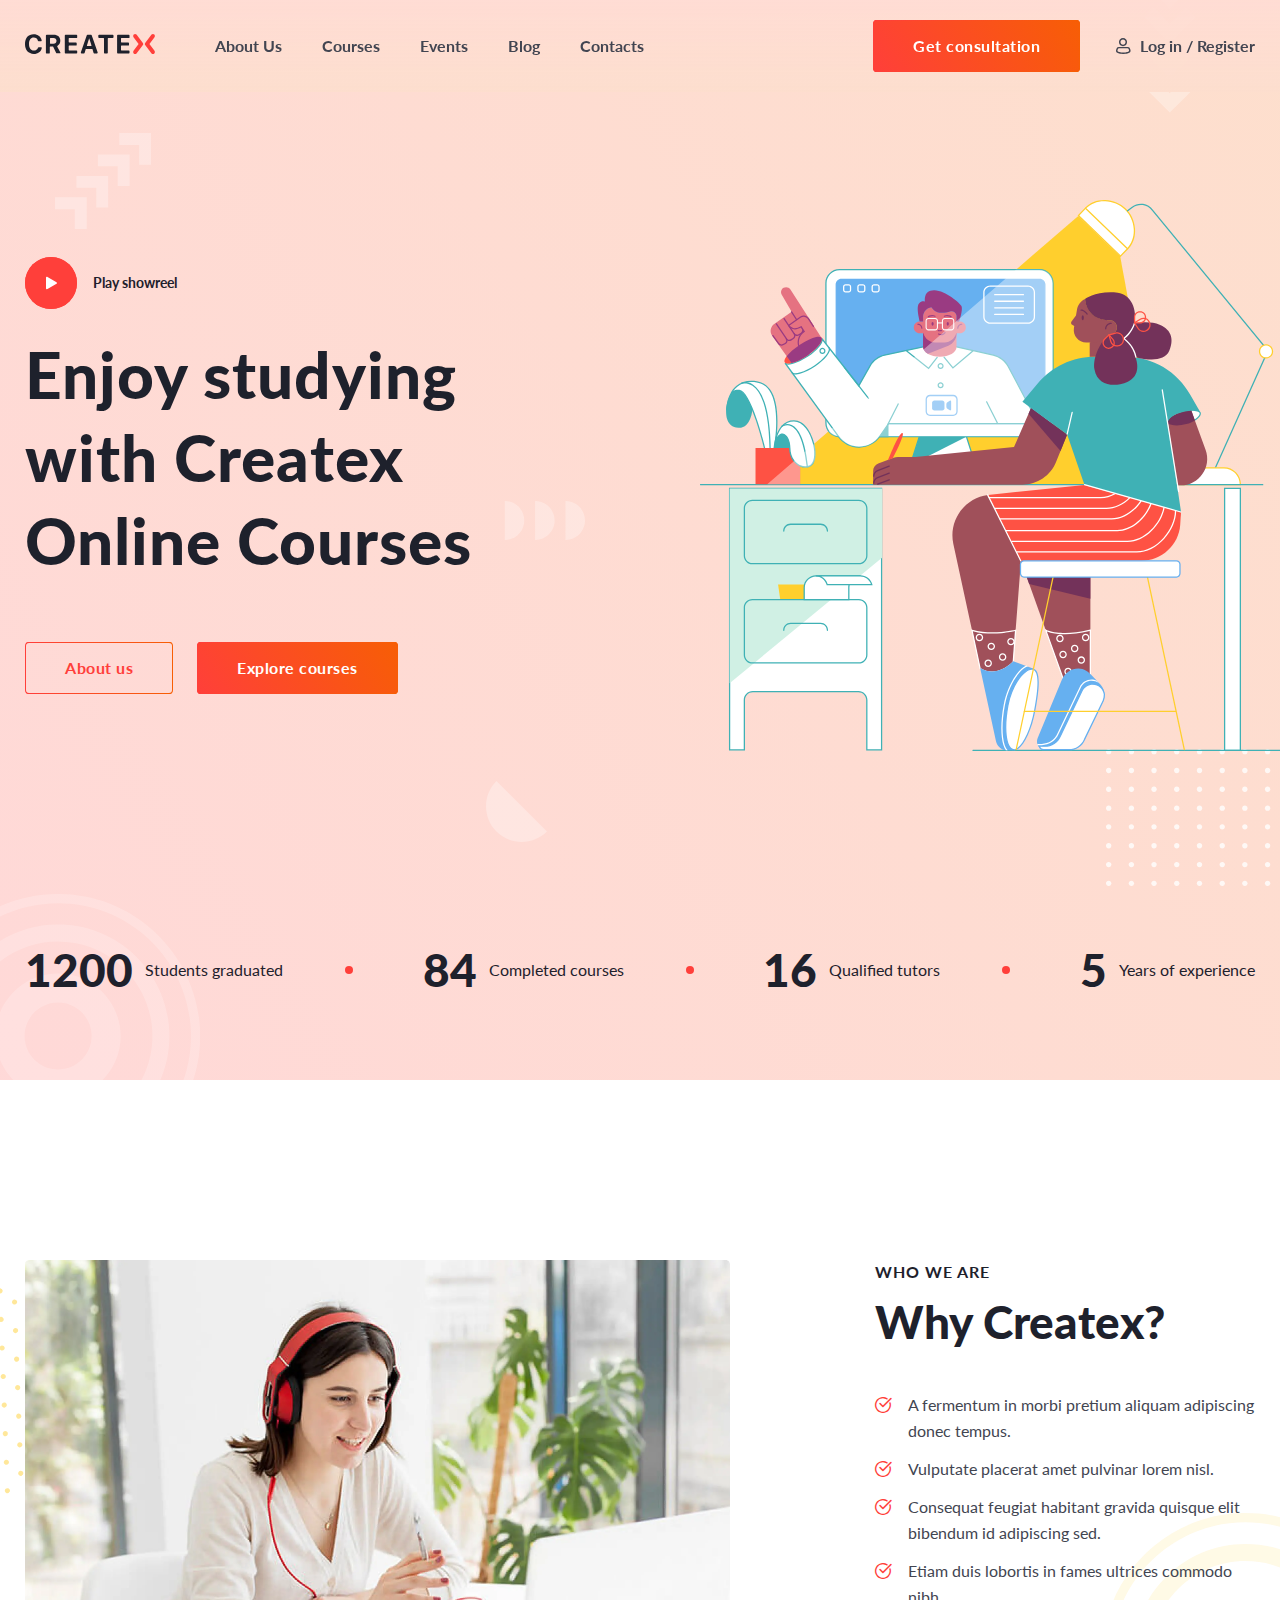
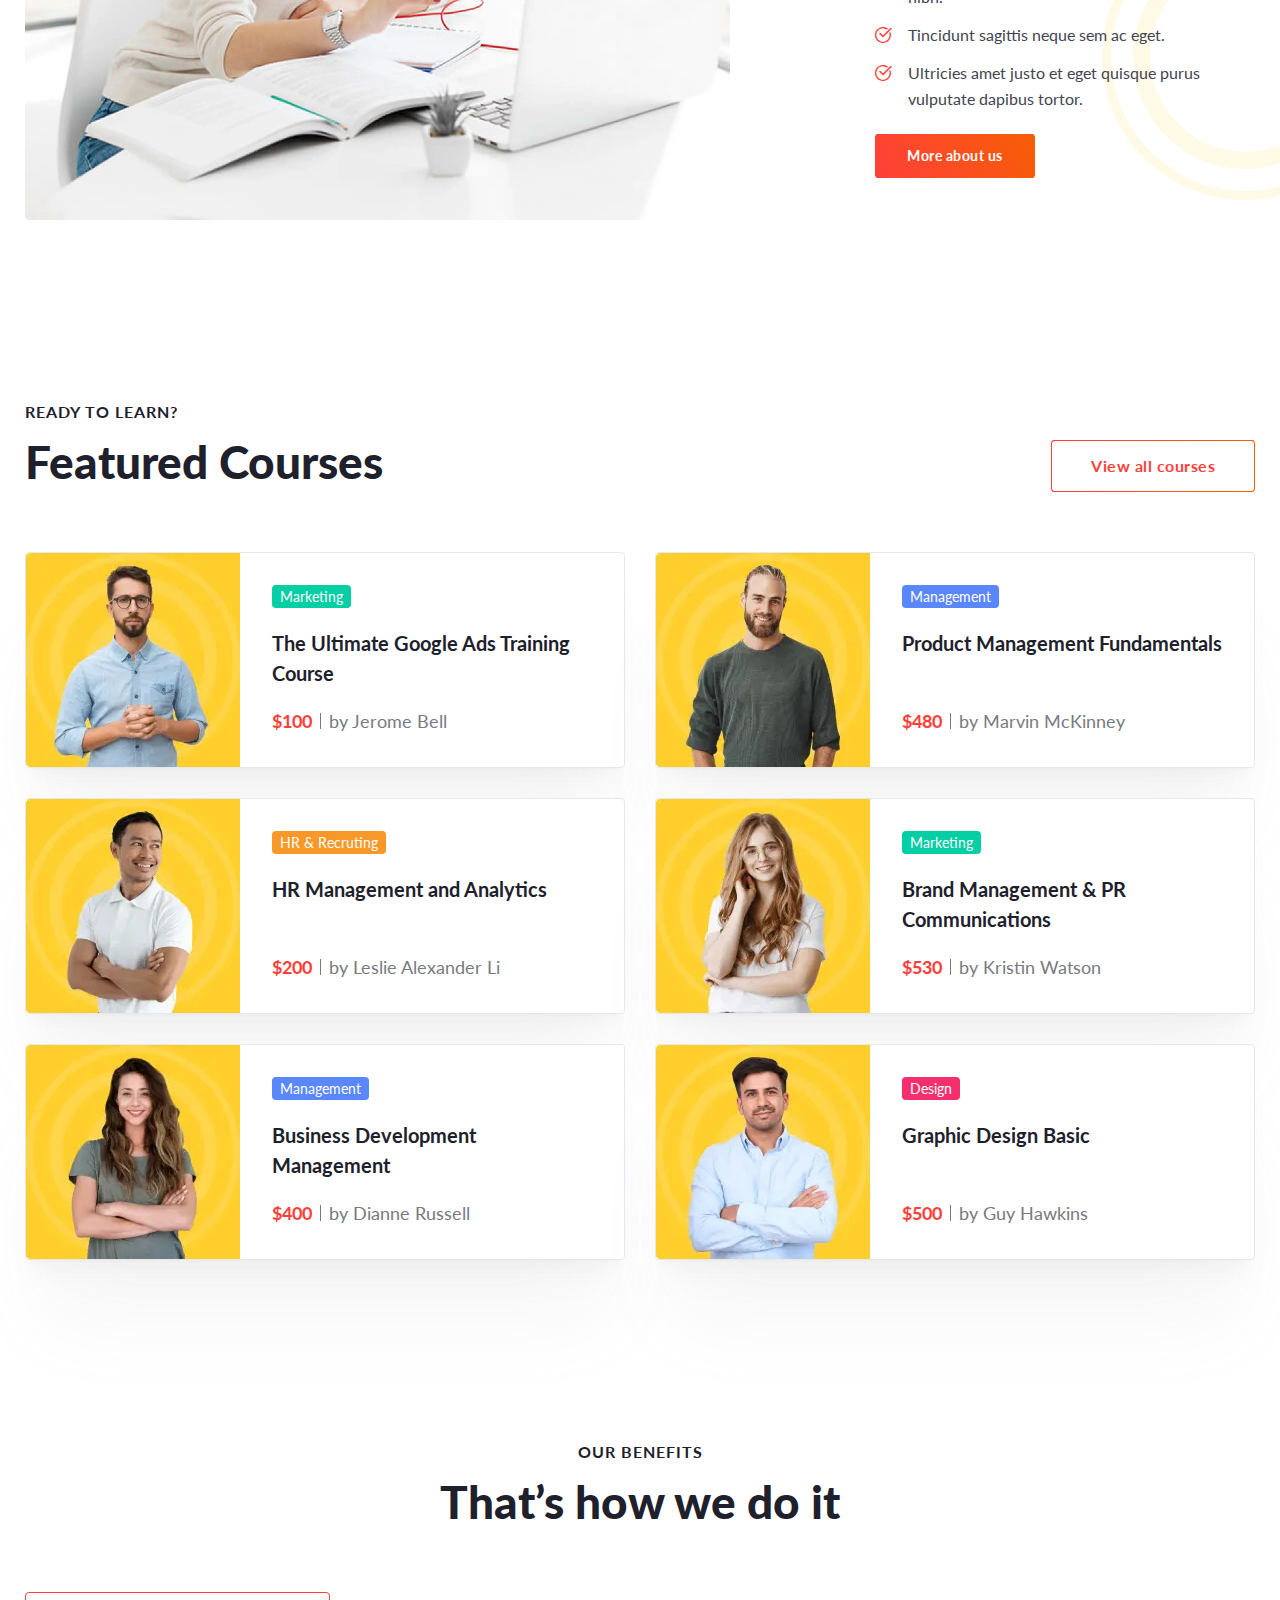
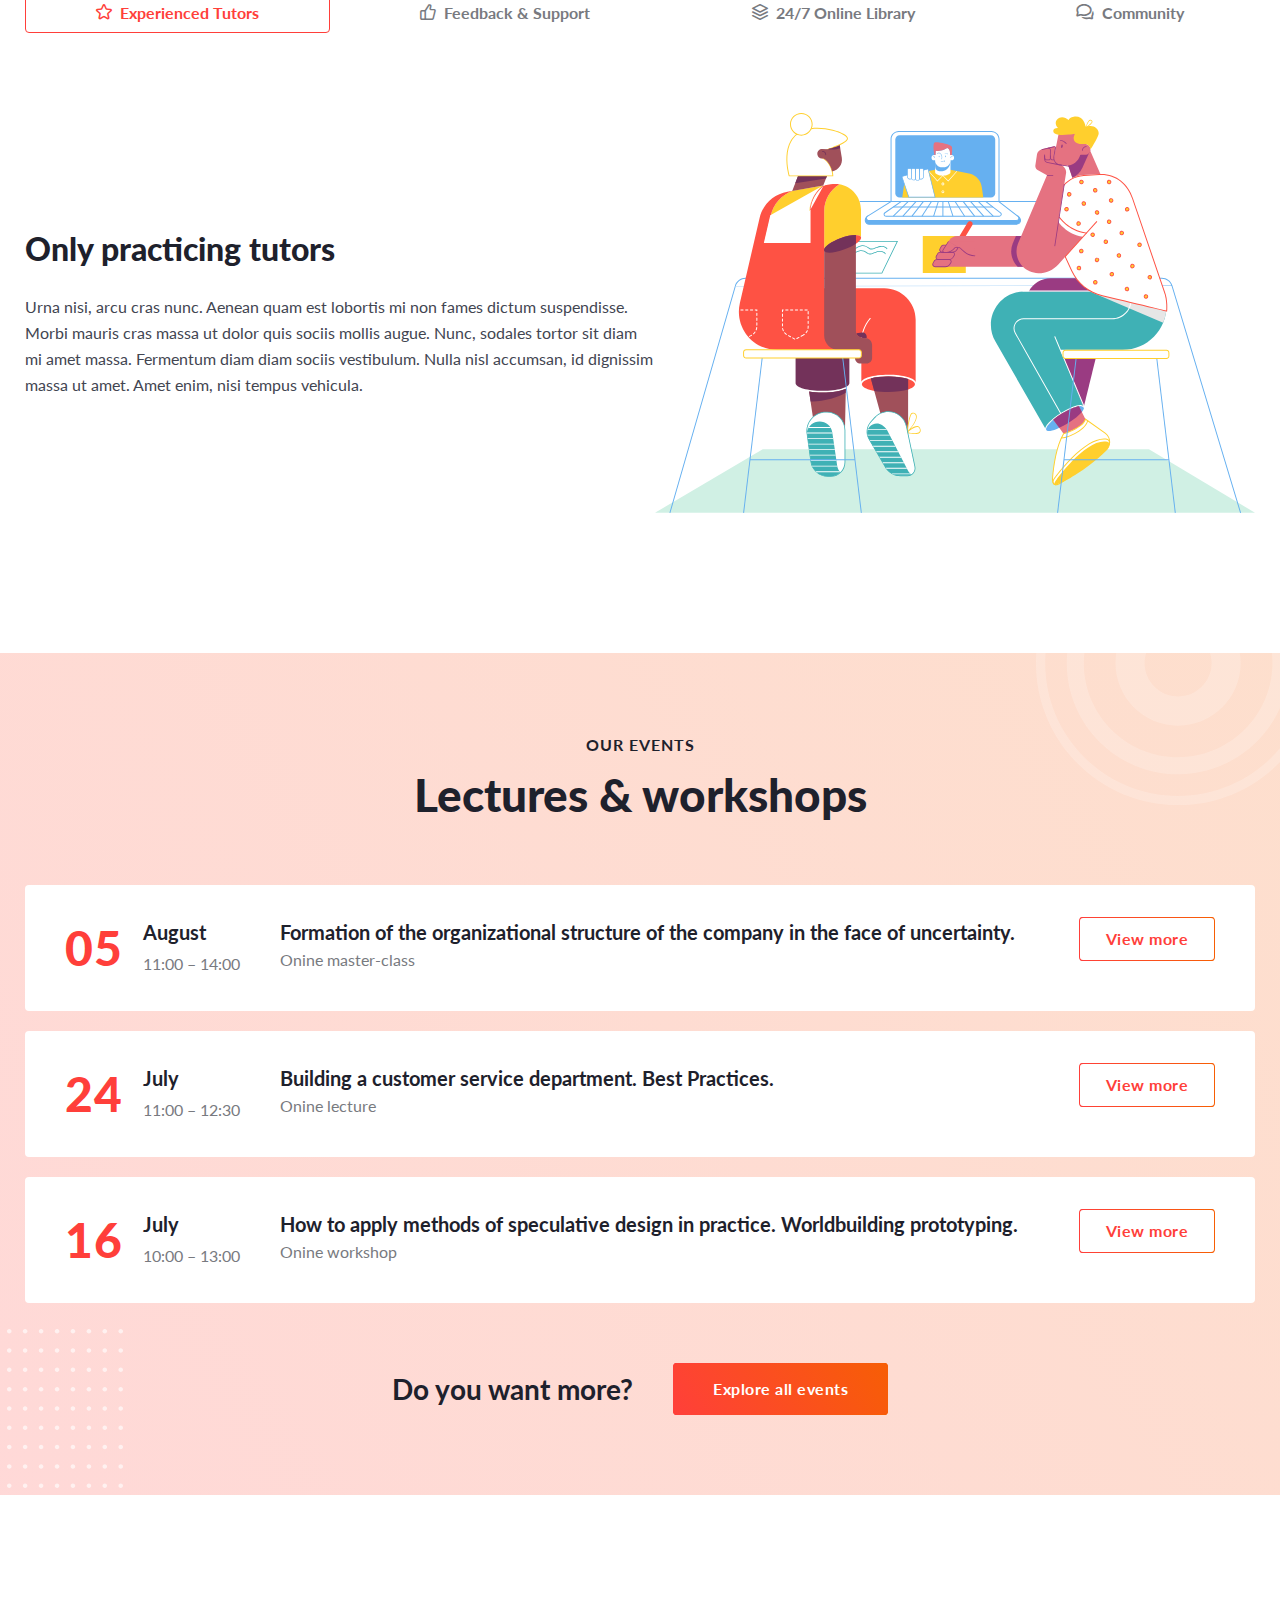
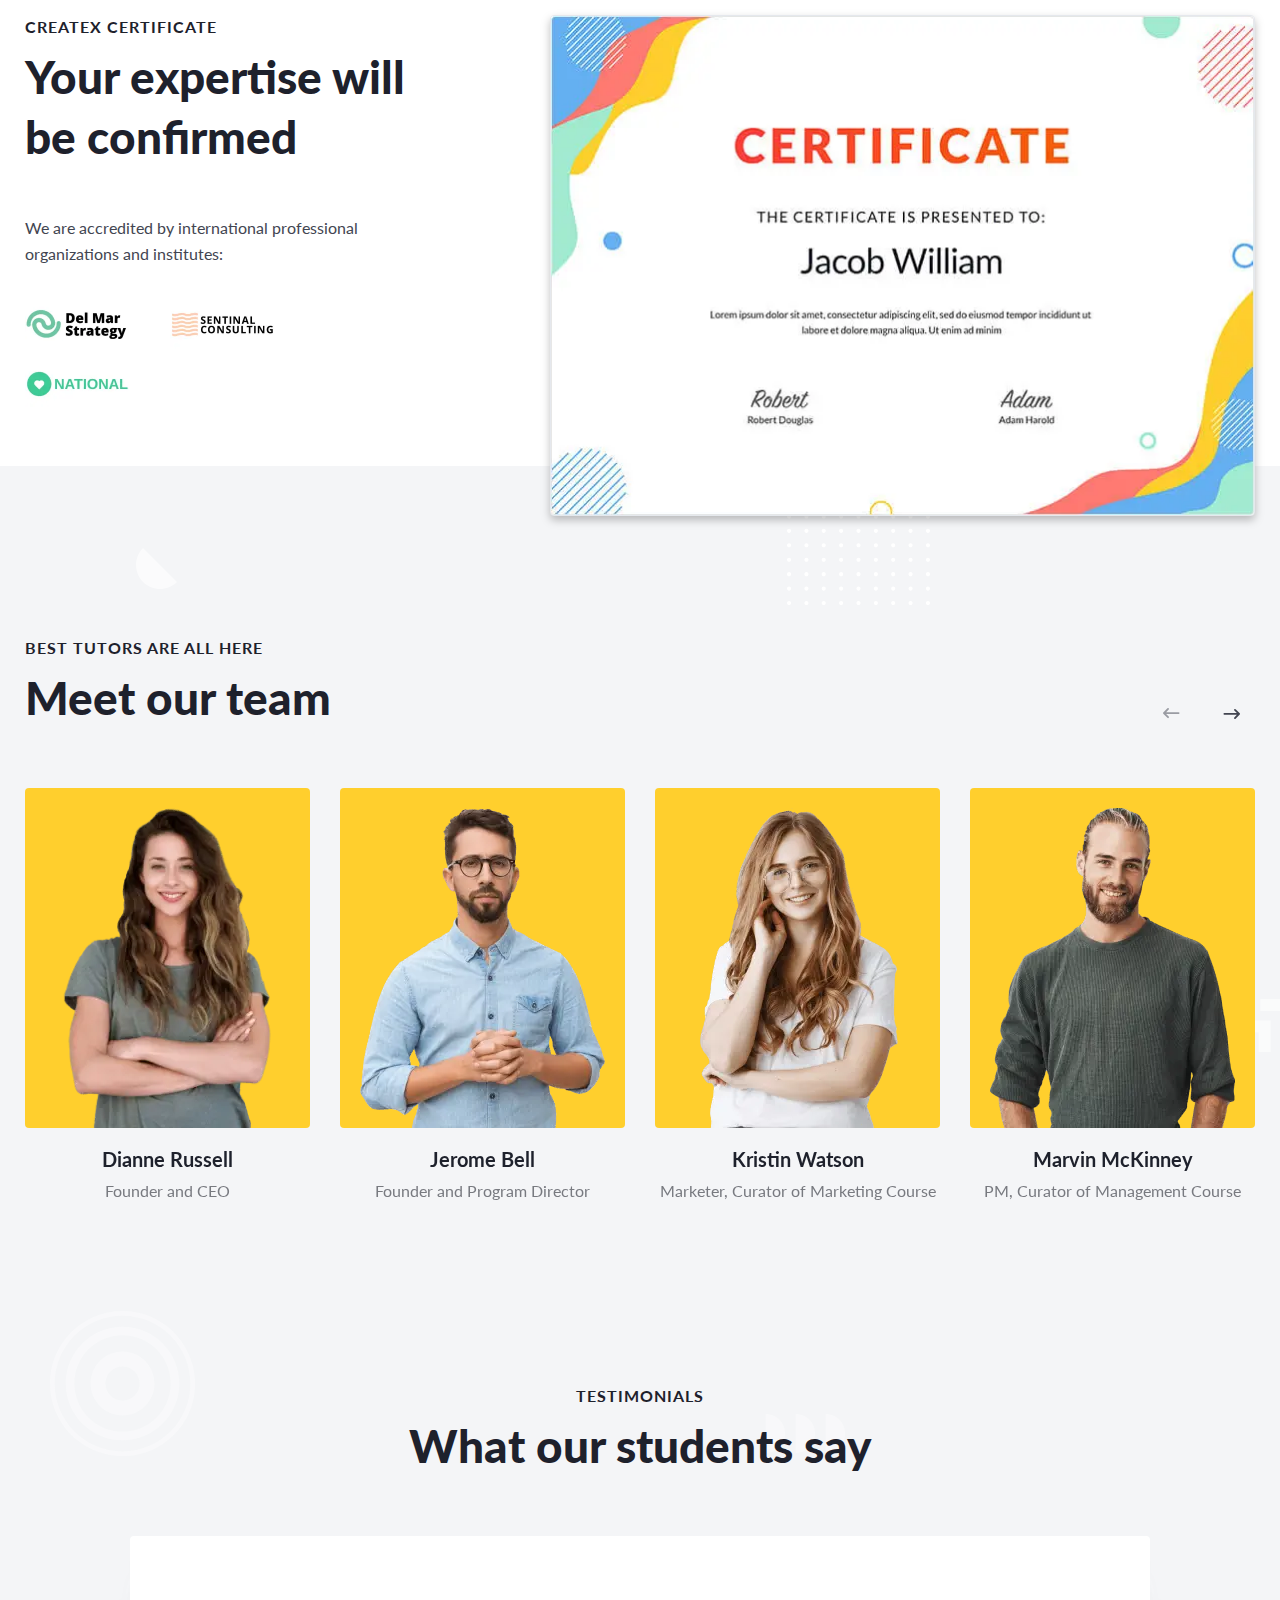
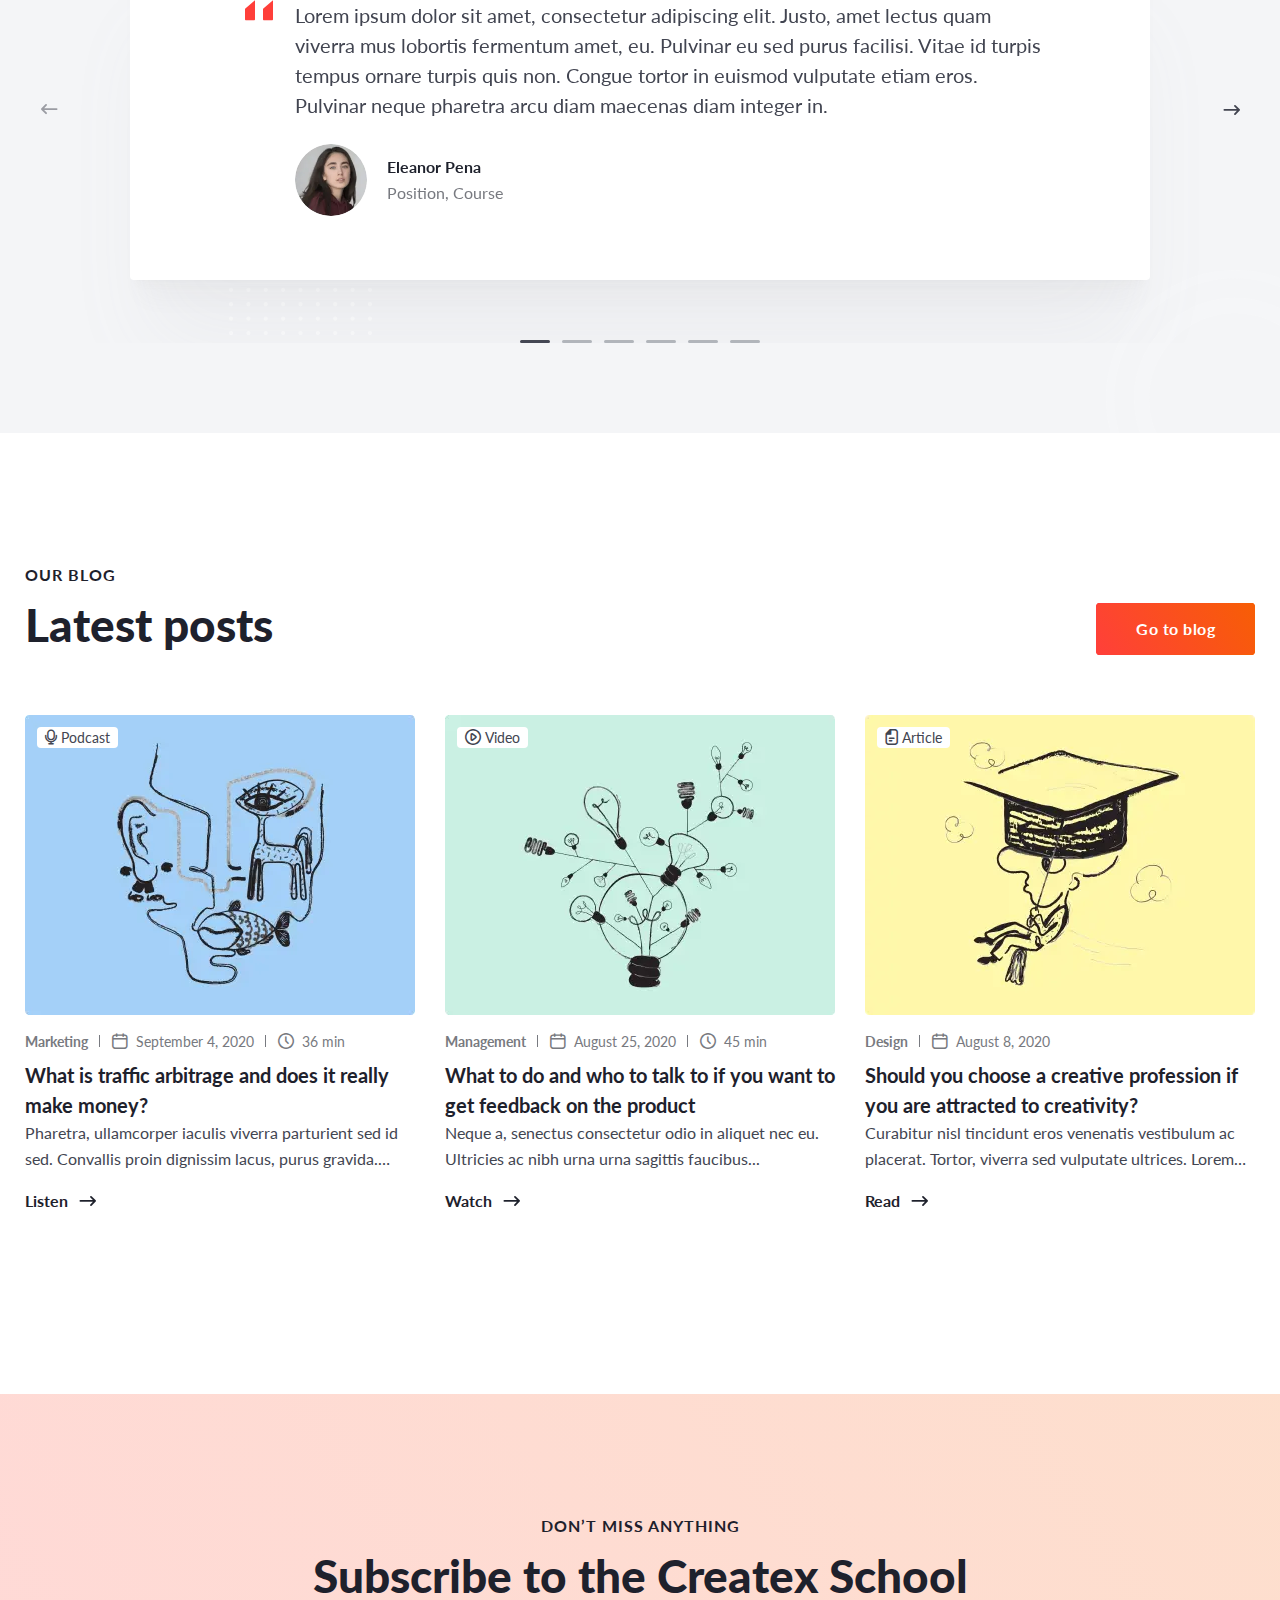
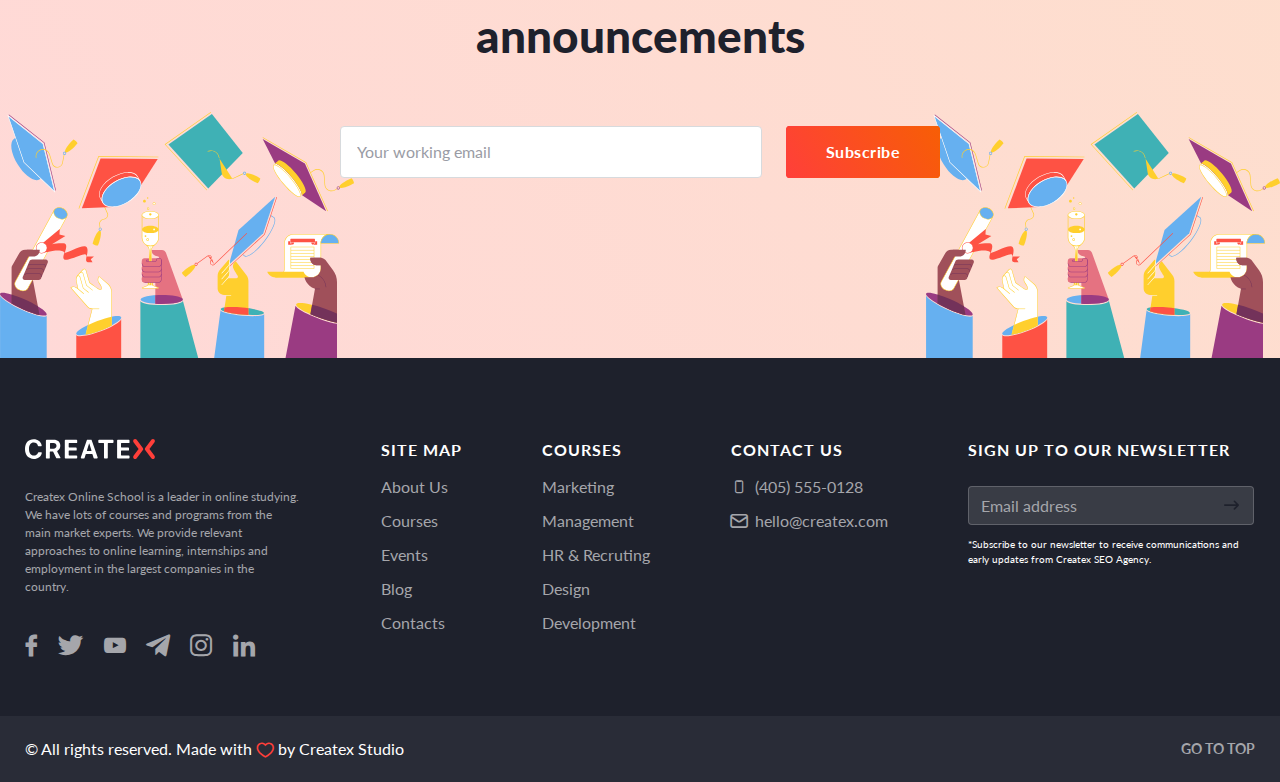
==== home.html @ 9e9cf923 "Add files via upload" ====
<!DOCTYPE html>
<html lang="en">

<head>
	<title>HomePage</title>
	<meta charset="UTF-8">
	<meta name="format-detection" content="telephone=no">
	<!-- <style>body{opacity: 0;}</style> -->
	<link rel="stylesheet" href="css/style.min.css?_v=20221216235051">
	<link rel="shortcut icon" href="favicon.ico">
	<!-- <meta name="robots" content="noindex, nofollow"> -->
	<meta name="viewport" content="width=device-width, initial-scale=1.0">
</head>

<body>
	<div class="wrapper">
		<header class="header" data-lp>
			<div class="header__container">
				<a href="#" target="_blank" class="header__logo">
					<img src="img/header/logo.svg" alt="Createx logo">
				</a>
				<div class="header__menu menu">
					<nav class="menu__body">
						<ul class="menu__list">
							<li class="menu__item"><a href="#" target="_blank" class="menu__link">About Us</a></li>
							<li class="menu__item"><a href="#" target="_blank" class="menu__link">Courses</a></li>
							<li class="menu__item"><a href="#" target="_blank" class="menu__link">Events</a></li>
							<li class="menu__item"><a href="#" target="_blank" class="menu__link">Blog</a></li>
							<li class="menu__item"><a href="#" target="_blank" class="menu__link">Contacts</a></li>
						</ul>
					</nav>
				</div>
				<div class="header__actions">
					<button type="submit" data-da=".menu__body,767.98" class="header__button button"><span>Get consultation</span></button>
					<a href="#" data-popup="#popup-login" class="header__login _icon-user">Log in / Register</a>
					<button type="button" class="header__icon icon-menu"><span></span></button>
				</div>
			</div>
		</header>
		<main class="page">

			<section class="page__createx createx">
				<div class="createx__container">
					<div class="createx__main">
						<div class="createx__content">
							<a href="#" class="createx__showreel">Play showreel</a>
							<h1 class="createx__title">Enjoy studying
								with Createx Online Courses</h1>
							<div class="createx__actions">
								<a href="#" class="createx__button button button--border"><span>About us</span></a>
								<a href="#" class="createx__button button"><span>Explore courses</span></a>
							</div>
						</div>
						<div class="createx__image">
							<img src="img/createx/illustration.svg" alt="Createx image">
						</div>
					</div>
					<div class="createx__statistics statistics">
						<div class="statistics__item item-statistics">
							<div class="item-statistics__value">1200</div>
							<div class="item-statistics__text">Students graduated</div>
						</div>
						<div class="statistics__item item-statistics">
							<div class="item-statistics__value">84</div>
							<div class="item-statistics__text">Completed courses</div>
						</div>
						<div class="statistics__item item-statistics">
							<div class="item-statistics__value">16</div>
							<div class="item-statistics__text">Qualified tutors</div>
						</div>
						<div class="statistics__item item-statistics">
							<div class="item-statistics__value">5</div>
							<div class="item-statistics__text">Years of experience</div>
						</div>
					</div>
				</div>
				<div class="createx__decor decor-createx">
					<div class="decor-createx__item decor-createx__item--1"></div>
					<div data-da=".menu__body, 767" class="decor-createx__item decor-createx__item--2"></div>
					<div class="decor-createx__item decor-createx__item--3"></div>
					<div class="decor-createx__item decor-createx__item--4"></div>
					<div class="decor-createx__item decor-createx__item--5"></div>
					<div class="decor-createx__item decor-createx__item--6"></div>
				</div>
			</section>
			<section class="page__who-we-are who-we-are">
				<div class="who-we-are__container">
					<div class="who-we-are__image">
						<picture><source srcset="img/who-we-are/image.webp" type="image/webp"><img src="img/who-we-are/image.jpg" alt="mage"></picture>
					</div>
					<div class="who-we-are__content">
						<div class="who-we-are__block-header block-header">
							<div class="block-header__label">Who we are</div>
							<h2 class="block-header__title">Why Createx?</h2>
						</div>
						<ul class="who-we-are__list list">
							<li class="list__item _icon-check">A fermentum in morbi pretium aliquam adipiscing donec tempus.</li>
							<li class="list__item _icon-check">Vulputate placerat amet pulvinar lorem nisl.</li>
							<li class="list__item _icon-check">Consequat feugiat habitant gravida quisque elit bibendum id adipiscing sed.</li>
							<li class="list__item _icon-check">Etiam duis lobortis in fames ultrices commodo nibh.</li>
							<li class="list__item _icon-check">Tincidunt sagittis neque sem ac eget.</li>
							<li class="list__item _icon-check">Ultricies amet justo et eget quisque purus vulputate dapibus tortor.</li>
						</ul>
						<a href="#" target="_blank" class="who-we-are__button button"><span>More about us</span></a>
					</div>
				</div>
				<div class="who-we-are__decor decor-who-we-are">
					<div class="decor-who-we-are__item decor-who-we-are__item--1"></div>
					<div class="decor-who-we-are__item decor-who-we-are__item--2"></div>
				</div>
			</section>
			<section class="page__featured-courses featured-courses">
				<div class="featured-courses__container">
					<header class="featured-courses__header">
						<div class="featured-courses__block-header block-header">
							<div class="block-header__label">Ready to learn?</div>
							<h2 class="block-header__title">Featured Courses</h2>
						</div>
						<a href="#" target="_blank" class="featured-courses__button button button--border"><span>View all courses</span></a>
					</header>
					<div class="featured-courses__items">
						<article class="featured-courses__item item-courses">
							<div class="item-courses__card">
								<a href="#" target="_blank" class="item-courses__image">
									<picture><source srcset="img/featured-corses/image-1.webp" type="image/webp"><img src="img/featured-corses/image-1.jpg" alt="Speaker"></picture>
								</a>
								<div class="item-courses__body">
									<a href="#" target="_blank" class="item-courses__badge item-courses__badge--bg-green">Marketing</a>
									<h3 class="item-courses__title">
										<a href="#" target="_blank" class="item-courses__link">The Ultimate Google Ads Training Course</a>
									</h3>
									<div class="item-courses__info info-courses">
										<div class="info-courses__price">$100</div>
										<a href="#" target="_blank" class="info-courses__speaker">by Jerome Bell</a>
									</div>
								</div>
							</div>
						</article>
						<article class="featured-courses__item item-courses">
							<div class="item-courses__card">
								<a href="#" target="_blank" class="item-courses__image">
									<picture><source srcset="img/featured-corses/image-2.webp" type="image/webp"><img src="img/featured-corses/image-2.jpg" alt="Speaker"></picture>
								</a>
								<div class="item-courses__body">
									<a href="#" target="_blank" class="item-courses__badge item-courses__badge--bg-blue">Management</a>
									<h3 class="item-courses__title">
										<a href="#" target="_blank" class="item-courses__link">Product Management Fundamentals</a>
									</h3>
									<div class="item-courses__info info-courses">
										<div class="info-courses__price">$480</div>
										<a href="#" target="_blank" class="info-courses__speaker">by Marvin McKinney</a>
									</div>
								</div>
							</div>
						</article>
						<article class="featured-courses__item item-courses">
							<div class="item-courses__card">
								<a href="#" target="_blank" class="item-courses__image">
									<picture><source srcset="img/featured-corses/image-3.webp" type="image/webp"><img src="img/featured-corses/image-3.jpg" alt="Speaker"></picture>
								</a>
								<div class="item-courses__body">
									<a href="#" target="_blank" class="item-courses__badge item-courses__badge--bg-orange">HR & Recruting</a>
									<h3 class="item-courses__title">
										<a href="#" target="_blank" class="item-courses__link">HR Management and Analytics</a>
									</h3>
									<div class="item-courses__info info-courses">
										<div class="info-courses__price">$200</div>
										<a href="#" target="_blank" class="info-courses__speaker">by Leslie Alexander Li</a>
									</div>
								</div>
							</div>
						</article>
						<article class="featured-courses__item item-courses">
							<div class="item-courses__card">
								<a href="#" target="_blank" class="item-courses__image">
									<picture><source srcset="img/featured-corses/image-4.webp" type="image/webp"><img src="img/featured-corses/image-4.jpg" alt="Speaker"></picture>
								</a>
								<div class="item-courses__body">
									<a href="#" target="_blank" class="item-courses__badge item-courses__badge--bg-green">Marketing</a>
									<h3 class="item-courses__title">
										<a href="#" target="_blank" class="item-courses__link">Brand Management & PR Communications</a>
									</h3>
									<div class="item-courses__info info-courses">
										<div class="info-courses__price">$530</div>
										<a href="#" target="_blank" class="info-courses__speaker">by Kristin Watson</a>
									</div>
								</div>
							</div>
						</article>
						<article class="featured-courses__item item-courses">
							<div class="item-courses__card">
								<a href="#" target="_blank" class="item-courses__image">
									<picture><source srcset="img/featured-corses/image-5.webp" type="image/webp"><img src="img/featured-corses/image-5.jpg" alt="Speaker"></picture>
								</a>
								<div class="item-courses__body">
									<a href="#" target="_blank" class="item-courses__badge item-courses__badge--bg-blue">Management</a>
									<h3 class="item-courses__title">
										<a href="#" target="_blank" class="item-courses__link">Business Development Management</a>
									</h3>
									<div class="item-courses__info info-courses">
										<div class="info-courses__price">$400</div>
										<a href="#" target="_blank" class="info-courses__speaker">by Dianne Russell</a>
									</div>
								</div>
							</div>
						</article>
						<article class="featured-courses__item item-courses">
							<div class="item-courses__card">
								<a href="#" target="_blank" class="item-courses__image">
									<picture><source srcset="img/featured-corses/image-6.webp" type="image/webp"><img src="img/featured-corses/image-6.jpg" alt="Speaker"></picture>
								</a>
								<div class="item-courses__body">
									<a href="#" target="_blank" class="item-courses__badge item-courses__badge--bg-pink">Design</a>
									<h3 class="item-courses__title">
										<a href="#" target="_blank" class="item-courses__link">Graphic Design Basic</a>
									</h3>
									<div class="item-courses__info info-courses">
										<div class="info-courses__price">$500</div>
										<a href="#" target="_blank" class="info-courses__speaker">by Guy Hawkins</a>
									</div>
								</div>
							</div>
						</article>
					</div>
				</div>
			</section>
			<section class="page__benefits benefits">
				<div class="benefits__container">
					<div class="benefits__block-header block-header block-header--center">
						<div class="block-header__label">Our benefits</div>
						<h2 class="block-header__title">That’s how we do it</h2>
					</div>
					<div data-tabs data-tabs-animate="400" class="tabs">
						<nav data-tabs-titles class="tabs__navigation">
							<button type="button" class="tabs__title _icon-star _tab-active">Experienced Tutors</button>
							<button type="button" class="tabs__title _icon-like">Feedback & Support</button>
							<button type="button" class="tabs__title _icon-layer">24/7 Online Library</button>
							<button type="button" class="tabs__title _icon-message">Community</button>
						</nav>
						<div data-tabs-body class="tabs__content">
							<div class="tabs__body body-tabs">
								<div class="body-tabs__inner">
									<div class="body-tabs__content">
										<h3 class="body-tabs__title">Only practicing tutors</h3>
										<div class="body-tabs__text">
											<p>Urna nisi, arcu cras nunc. Aenean quam est lobortis mi non fames dictum suspendisse. Morbi mauris cras massa ut dolor quis sociis mollis augue. Nunc, sodales tortor sit diam mi amet massa. Fermentum diam diam sociis vestibulum. Nulla nisl accumsan, id dignissim massa ut amet. Amet enim, nisi tempus vehicula.</p>
										</div>
									</div>
									<div class="body-tabs__image">
										<img src="img/benefits/benefits__image/illustration__tab-1.svg" alt="Tab image">
									</div>
								</div>
							</div>
							<div class="tabs__body body-tabs">
								<div class="body-tabs__inner">
									<div class="body-tabs__content">
										<h3 class="body-tabs__title">Second tab's title</h3>
										<div class="body-tabs__text">
											<p>
												Lorem ipsum dolor sit amet consectetur adipisicing elit. Incidunt harum doloribus omnis, quam ab autem, delectus sit deserunt blanditiis, animi iure odio eveniet! Eaque esse a magni, dolor consequuntur cupiditate.
											</p>
											<p>
												Lorem ipsum dolor sit amet consectetur adipisicing elit. Incidunt harum doloribus omnis, quam ab autem, delectus sit deserunt blanditiis, animi iure odio eveniet! Eaque esse a magni, dolor consequuntur cupiditate.
											</p>
										</div>
									</div>
									<div class="body-tabs__image">
										<img src="img/benefits/benefits__image/illustration__tab-2.svg" alt="Tab image">
									</div>
								</div>
							</div>
							<div class="tabs__body body-tabs">
								<div class="body-tabs__inner">
									<div class="body-tabs__content">
										<h3 class="body-tabs__title">Third tab's title</h3>
										<div class="body-tabs__text">
											<p>
												Lorem, ipsum dolor sit amet consectetur adipisicing elit. Odit, reprehenderit consectetur odio repudiandae aliquam nulla aut rerum! Reprehenderit labore quis veritatis repellat. Numquam repudiandae quod vero labore assumenda mollitia tenetur.
											</p>
											<p>
												Lorem, ipsum dolor sit amet consectetur adipisicing elit. Odit, reprehenderit consectetur odio repudiandae aliquam nulla aut rerum! Reprehenderit labore quis veritatis repellat. Numquam repudiandae quod vero labore assumenda mollitia tenetur.
											</p>
										</div>
									</div>
									<div class="body-tabs__image">
										<img src="img/benefits/benefits__image/illustration__tab-3.svg" alt="Tab image">
									</div>
								</div>
							</div>
							<div class="tabs__body body-tabs">
								<div class="body-tabs__inner">
									<div class="body-tabs__content">
										<h3 class="body-tabs__title">Fourth tab's title</h3>
										<div class="body-tabs__text">
											<p>
												Lorem ipsum dolor sit amet consectetur adipisicing elit. Adipisci impedit expedita animi soluta ea vitae quasi, nostrum, reiciendis aperiam possimus nemo! Ea eligendi commodi delectus praesentium libero id quod cum!
											</p>
											<p>
												Lorem ipsum dolor sit amet consectetur adipisicing elit. Adipisci impedit expedita animi soluta ea vitae quasi, nostrum, reiciendis aperiam possimus nemo! Ea eligendi commodi delectus praesentium libero id quod cum!
											</p>
										</div>
									</div>
									<div class="body-tabs__image">
										<img src="img/benefits/benefits__image/illustration__tab-4.svg" alt="Tab image">
									</div>
								</div>
							</div>
						</div>
					</div>
				</div>
			</section>
			<section class="page__events events">
				<div class="events__container">
					<div class="events__block-header block-header block-header--center">
						<div class="block-header__label">Our Events</div>
						<h2 class="block-header__title">Lectures & workshops</h2>
					</div>
					<div class="events__body">
						<article class="events__item item-events">
							<div class="item-events__period period-events">
								<div class="period-events__number">05</div>
								<div class="period-events__info">
									<div class="period-events__month">August </div>
									<div class="period-events__time">11:00 – 14:00</div>
								</div>
							</div>
							<div class="item-events__body body-events">
								<h4 class="body-events__title">
									<a href="#" target="_blank" class="body-events__link">Formation of the organizational structure of the company in the face of uncertainty.</a>
								</h4>
								<div class="body-events__label">Onine master-class</div>
							</div>
							<a href="#" target="_blank" class="item-events__button button button--border"><span>View more</span></a>
						</article>
						<article class="events__item item-events">
							<div class="item-events__period period-events">
								<div class="period-events__number">24</div>
								<div class="period-events__info">
									<div class="period-events__month">July</div>
									<div class="period-events__time">11:00 – 12:30</div>
								</div>
							</div>
							<div class="item-events__body body-events">
								<h4 class="body-events__title">
									<a href="#" target="_blank" class="body-events__link">Building a customer service department. Best Practices.</a>
								</h4>
								<div class="body-events__label">Onine lecture</div>
							</div>
							<a href="#" target="_blank" class="item-events__button button button--border"><span>View more</span></a>
						</article>
						<article class="events__item item-events">
							<div class="item-events__period period-events">
								<div class="period-events__number">16</div>
								<div class="period-events__info">
									<div class="period-events__month">July</div>
									<div class="period-events__time">10:00 – 13:00</div>
								</div>
							</div>
							<div class="item-events__body body-events">
								<h4 class="body-events__title">
									<a href="#" target="_blank" class="body-events__link">How to apply methods of speculative design in practice. Worldbuilding prototyping.</a>
								</h4>
								<div class="body-events__label">Onine workshop</div>
							</div>
							<a href="#" target="_blank" class="item-events__button button button--border"><span>View more</span></a>
						</article>
					</div>
					<div class="events__footer footer-events">
						<div class="footer-events__text">
							<p>Do you want more?</p>
						</div>
						<a href="#" target="_blank" class="footer-events__button button"><span>Explore all events</span></a>
					</div>
				</div>
				<div class="events__decor decor-events">
					<div class="decor-events__item decor-events__item--1"></div>
					<div class="decor-events__item decor-events__item--2"></div>
				</div>
			</section>
			<section class="page__certificate certificate">
				<div class="certificate__container">
					<div class="certificate__content">
						<div class="certificate__block-header block-header">
							<div class="block-header__label">Createx Certificate</div>
							<h2 class="block-header__title">Your expertise will be confirmed</h2>
						</div>
						<div class="certificate__text">
							<p>We are accredited by international professional organizations and institutes:</p>
						</div>
						<div class="certificate__companies companies-certificate">
							<div class="companies-certificate__item">
								<picture><source srcset="img/certificate/del-mar-strategy-logo-1.webp" type="image/webp"><img src="img/certificate/del-mar-strategy-logo-1.jpg" alt="Company logo"></picture>
							</div>
							<div class="companies-certificate__item">
								<picture><source srcset="img/certificate/sentinal-consulting-logo-2.webp" type="image/webp"><img src="img/certificate/sentinal-consulting-logo-2.jpg" alt="Company logo"></picture>
							</div>
							<div class="companies-certificate__item">
								<picture><source srcset="img/certificate/national-health-logo-3.webp" type="image/webp"><img src="img/certificate/national-health-logo-3.jpg" alt="Company logo"></picture>
							</div>
						</div>
					</div>
					<div class="certificate__image">
						<picture><source srcset="img/certificate/certificate.webp" type="image/webp"><img src="img/certificate/certificate.jpg" alt="certificate"></picture>
					</div>
				</div>
			</section>
			<section class="page__our-team our-team">
				<div class="our-team__container">
					<div class="our-team__top">
						<div class="our-team__block-header block-header">
							<div class="block-header__label">Best tutors are all here</div>
							<h2 class="block-header__title">Meet our team</h2>
						</div>
						<div data-da=".our-team__slider, 767.98" class="our-team__navigation navigation-buttons">
							<button type="button" class="navigation-buttons__arrow navigation-buttons__arrow--prev _icon-arrow"></button>
							<button type="button" class="navigation-buttons__arrow navigation-buttons__arrow--rotate navigation-buttons__arrow--next _icon-arrow"></button>
						</div>
					</div>
					<div class="our-team__slider swiper">
						<div class="our-team__wrapper swiper-wrapper">
							<div class="our-team__slide swiper-slide">
								<article class="item-our-team">
									<div class="item-our-team__card">
										<div class="item-our-team__image-ibg_contain">
											<picture><source srcset="img/our-team/image-1.webp" type="image/webp"><img src="img/our-team/image-1.png" alt="Team-mate"></picture>
										</div>
										<div class="item-our-team__social social-team">
											<a href="#" target="_blank" class="social-team__item _icon-facebook"></a>
											<a href="#" target="_blank" class="social-team__item _icon-instagram"></a>
											<a href="#" target="_blank" class="social-team__item _icon-in"></a>
										</div>
									</div>
									<div class="item-our-team__info">
										<h4 class="item-our-team__title">
											<a href="#" target="_blank" class="item-our-team__link">Dianne Russell</a>
										</h4>
										<div class="item-our-team__position">
											<p>Founder and CEO</p>
										</div>
									</div>
								</article>
							</div>
							<div class="our-team__slide swiper-slide">
								<article class="item-our-team">
									<div class="item-our-team__card">
										<div class="item-our-team__image-ibg_contain">
											<picture><source srcset="img/our-team/image-2.webp" type="image/webp"><img src="img/our-team/image-2.png" alt="Team-mate"></picture>
										</div>
										<div class="item-our-team__social social-team">
											<a href="#" target="_blank" class="social-team__item _icon-facebook"></a>
											<a href="#" target="_blank" class="social-team__item _icon-instagram"></a>
											<a href="#" target="_blank" class="social-team__item _icon-in"></a>
										</div>
									</div>
									<div class="item-our-team__info">
										<h4 class="item-our-team__title">
											<a href="#" target="_blank" class="item-our-team__link">Jerome Bell</a>
										</h4>
										<div class="item-our-team__position">
											<p>Founder and Program Director</p>
										</div>
									</div>
								</article>
							</div>
							<div class="our-team__slide swiper-slide">
								<article class="item-our-team">
									<div class="item-our-team__card">
										<div class="item-our-team__image-ibg_contain">
											<picture><source srcset="img/our-team/image-3.webp" type="image/webp"><img src="img/our-team/image-3.png" alt="Team-mate"></picture>
										</div>
										<div class="item-our-team__social social-team">
											<a href="#" target="_blank" class="social-team__item _icon-facebook"></a>
											<a href="#" target="_blank" class="social-team__item _icon-instagram"></a>
											<a href="#" target="_blank" class="social-team__item _icon-in"></a>
										</div>
									</div>
									<div class="item-our-team__info">
										<h4 class="item-our-team__title">
											<a href="#" target="_blank" class="item-our-team__link">Kristin Watson</a>
										</h4>
										<div class="item-our-team__position">
											<p>Marketer, Curator of Marketing Course</p>
										</div>
									</div>
								</article>
							</div>
							<div class="our-team__slide swiper-slide">
								<article class="item-our-team">
									<div class="item-our-team__card">
										<div class="item-our-team__image-ibg_contain">
											<picture><source srcset="img/our-team/image-4.webp" type="image/webp"><img src="img/our-team/image-4.png" alt="Team-mate"></picture>
										</div>
										<div class="item-our-team__social social-team">
											<a href="#" target="_blank" class="social-team__item _icon-facebook"></a>
											<a href="#" target="_blank" class="social-team__item _icon-instagram"></a>
											<a href="#" target="_blank" class="social-team__item _icon-in"></a>
										</div>
									</div>
									<div class="item-our-team__info">
										<h4 class="item-our-team__title">
											<a href="#" target="_blank" class="item-our-team__link">Marvin McKinney</a>
										</h4>
										<div class="item-our-team__position">
											<p>PM, Curator of Management Course</p>
										</div>
									</div>
								</article>
							</div>
							<div class="our-team__slide swiper-slide">
								<article class="item-our-team">
									<div class="item-our-team__card">
										<div class="item-our-team__image-ibg_contain">
											<picture><source srcset="img/our-team/image-1.webp" type="image/webp"><img src="img/our-team/image-1.png" alt="Team-mate"></picture>
										</div>
										<div class="item-our-team__social social-team">
											<a href="#" target="_blank" class="social-team__item _icon-facebook"></a>
											<a href="#" target="_blank" class="social-team__item _icon-instagram"></a>
											<a href="#" target="_blank" class="social-team__item _icon-in"></a>
										</div>
									</div>
									<div class="item-our-team__info">
										<h4 class="item-our-team__title">
											<a href="#" target="_blank" class="item-our-team__link">Dianne Russell</a>
										</h4>
										<div class="item-our-team__position">
											<p>Founder and CEO</p>
										</div>
									</div>
								</article>
							</div>
							<div class="our-team__slide swiper-slide">
								<article class="item-our-team">
									<div class="item-our-team__card">
										<div class="item-our-team__image-ibg_contain">
											<picture><source srcset="img/our-team/image-2.webp" type="image/webp"><img src="img/our-team/image-2.png" alt="Team-mate"></picture>
										</div>
										<div class="item-our-team__social social-team">
											<a href="#" target="_blank" class="social-team__item _icon-facebook"></a>
											<a href="#" target="_blank" class="social-team__item _icon-instagram"></a>
											<a href="#" target="_blank" class="social-team__item _icon-in"></a>
										</div>
									</div>
									<div class="item-our-team__info">
										<h4 class="item-our-team__title">
											<a href="#" target="_blank" class="item-our-team__link">Jerome Bell</a>
										</h4>
										<div class="item-our-team__position">
											<p>Founder and Program Director</p>
										</div>
									</div>
								</article>
							</div>
							<div class="our-team__slide swiper-slide">
								<article class="item-our-team">
									<div class="item-our-team__card">
										<div class="item-our-team__image-ibg_contain">
											<picture><source srcset="img/our-team/image-3.webp" type="image/webp"><img src="img/our-team/image-3.png" alt="Team-mate"></picture>
										</div>
										<div class="item-our-team__social social-team">
											<a href="#" target="_blank" class="social-team__item _icon-facebook"></a>
											<a href="#" target="_blank" class="social-team__item _icon-instagram"></a>
											<a href="#" target="_blank" class="social-team__item _icon-in"></a>
										</div>
									</div>
									<div class="item-our-team__info">
										<h4 class="item-our-team__title">
											<a href="#" target="_blank" class="item-our-team__link">Kristin Watson</a>
										</h4>
										<div class="item-our-team__position">
											<p>Marketer, Curator of Marketing Course</p>
										</div>
									</div>
								</article>
							</div>
							<div class="our-team__slide swiper-slide">
								<article class="item-our-team">
									<div class="item-our-team__card">
										<div class="item-our-team__image-ibg_contain">
											<picture><source srcset="img/our-team/image-4.webp" type="image/webp"><img src="img/our-team/image-4.png" alt="Team-mate"></picture>
										</div>
										<div class="item-our-team__social social-team">
											<a href="#" target="_blank" class="social-team__item _icon-facebook"></a>
											<a href="#" target="_blank" class="social-team__item _icon-instagram"></a>
											<a href="#" target="_blank" class="social-team__item _icon-in"></a>
										</div>
									</div>
									<div class="item-our-team__info">
										<h4 class="item-our-team__title">
											<a href="#" target="_blank" class="item-our-team__link">Marvin McKinney</a>
										</h4>
										<div class="item-our-team__position">
											<p>PM, Curator of Management Course</p>
										</div>
									</div>
								</article>
							</div>
						</div>
					</div>
				</div>
				<div class="our-team__decor decor-our-team">
					<div class="decor-our-team__item decor-our-team__item--1"></div>
					<div class="decor-our-team__item decor-our-team__item--2"></div>
					<div class="decor-our-team__item decor-our-team__item--3"></div>
				</div>
			</section>
			<section class="page__testimonials testimonials">
				<div class="testimonials__container">
					<div class="testimonials__block-header block-header block-header--center">
						<div class="block-header__label">TESTIMONIALS</div>
						<h2 class="block-header__title">What our students say</h2>
					</div>
					<div class="testimonials__slider swiper">
						<div class="testimonials__navigation navigation-buttons">
							<button type="button" class="navigation-buttons__arrow navigation-buttons__arrow--prev-testimonials _icon-arrow"></button>
							<button type="button" class="navigation-buttons__arrow navigation-buttons__arrow--rotate navigation-buttons__arrow--next-testimonials _icon-arrow"></button>
						</div>
						<div class="testimonials__wrapper swiper-wrapper">
							<div class="testimonials__slide swiper-slide">
								<article class="item-testimonials">
									<blockquote class="item-testimonials__blockquote _icon-braces">
										<p>Lorem ipsum dolor sit amet, consectetur adipiscing elit. Justo, amet lectus quam viverra mus lobortis fermentum amet, eu. Pulvinar eu sed purus facilisi. Vitae id turpis tempus ornare turpis quis non. Congue tortor in euismod vulputate etiam eros. Pulvinar neque pharetra arcu diam maecenas diam integer in.</p>
									</blockquote>
									<div class="item-testimonials__footer">
										<a href="#" target="_blank" class="item-testimonials__image-ibg"><picture><source srcset="img/testimonials/image.webp" type="image/webp"><img src="img/testimonials/image.jpg" alt="Author"></picture></a>
										<div class="item-testimonials__info">
											<h5 class="item-testimonials__name">
												<a href="#" target="_blank" class="item-testimonials__link">Eleanor Pena</a>
											</h5>
											<div class="item-testimonials__position">
												<p>Position, Course</p>
											</div>
										</div>
									</div>
								</article>
							</div>
							<div class="testimonials__slide swiper-slide">
								<article class="item-testimonials">
									<blockquote class="item-testimonials__blockquote _icon-braces">
										<p>Lorem ipsum dolor sit amet, consectetur adipiscing elit. Justo, amet lectus quam viverra mus lobortis fermentum amet, eu. Pulvinar eu sed purus facilisi. Vitae id turpis tempus ornare turpis quis non. Congue tortor in euismod vulputate etiam eros. Pulvinar neque pharetra arcu diam maecenas diam integer in.</p>
										<p>Lorem ipsum dolor sit amet, consectetur adipiscing elit. Justo, amet lectus quam viverra mus lobortis fermentum amet, eu. Pulvinar eu sed purus facilisi. Vitae id turpis tempus ornare turpis quis non. Congue tortor in euismod vulputate etiam eros. Pulvinar neque pharetra arcu diam maecenas diam integer in.</p>
									</blockquote>
									<div class="item-testimonials__footer">
										<a href="#" target="_blank" class="item-testimonials__image-ibg"><picture><source srcset="img/testimonials/image.webp" type="image/webp"><img src="img/testimonials/image.jpg" alt="Author"></picture></a>
										<div class="item-testimonials__info">
											<h5 class="item-testimonials__name">
												<a href="#" target="_blank" class="item-testimonials__link">Eleanor Pena</a>
											</h5>
											<div class="item-testimonials__position">
												<p>Position, Course</p>
											</div>
										</div>
									</div>
								</article>
							</div>
							<div class="testimonials__slide swiper-slide">
								<article class="item-testimonials">
									<blockquote class="item-testimonials__blockquote _icon-braces">
										<p>Lorem ipsum dolor sit amet, consectetur adipiscing elit. Justo, amet lectus quam viverra mus lobortis fermentum amet, eu. Pulvinar eu sed purus facilisi. Vitae id turpis tempus ornare turpis quis non. Congue tortor in euismod vulputate etiam eros. Pulvinar neque pharetra arcu diam maecenas diam integer in.</p>
									</blockquote>
									<div class="item-testimonials__footer">
										<a href="#" target="_blank" class="item-testimonials__image-ibg"><picture><source srcset="img/testimonials/image.webp" type="image/webp"><img src="img/testimonials/image.jpg" alt="Author"></picture></a>
										<div class="item-testimonials__info">
											<h5 class="item-testimonials__name">
												<a href="#" target="_blank" class="item-testimonials__link">Eleanor Pena</a>
											</h5>
											<div class="item-testimonials__position">
												<p>Position, Course</p>
											</div>
										</div>
									</div>
								</article>
							</div>
							<div class="testimonials__slide swiper-slide">
								<article class="item-testimonials">
									<blockquote class="item-testimonials__blockquote _icon-braces">
										<p>Lorem ipsum dolor sit amet, consectetur adipiscing elit. Justo, amet lectus quam viverra mus lobortis fermentum amet, eu. Pulvinar eu sed purus facilisi. Vitae id turpis tempus ornare turpis quis non. Congue tortor in euismod vulputate etiam eros. Pulvinar neque pharetra arcu diam maecenas diam integer in.</p>
									</blockquote>
									<div class="item-testimonials__footer">
										<a href="#" target="_blank" class="item-testimonials__image-ibg"><picture><source srcset="img/testimonials/image.webp" type="image/webp"><img src="img/testimonials/image.jpg" alt="Author"></picture></a>
										<div class="item-testimonials__info">
											<h5 class="item-testimonials__name">
												<a href="#" target="_blank" class="item-testimonials__link">Eleanor Pena</a>
											</h5>
											<div class="item-testimonials__position">
												<p>Position, Course</p>
											</div>
										</div>
									</div>
								</article>
							</div>
							<div class="testimonials__slide swiper-slide">
								<article class="item-testimonials">
									<blockquote class="item-testimonials__blockquote _icon-braces">
										<p>Lorem ipsum dolor sit amet, consectetur adipiscing elit. Justo, amet lectus quam viverra mus lobortis fermentum amet, eu. Pulvinar eu sed purus facilisi. Vitae id turpis tempus ornare turpis quis non. Congue tortor in euismod vulputate etiam eros. Pulvinar neque pharetra arcu diam maecenas diam integer in.</p>
									</blockquote>
									<div class="item-testimonials__footer">
										<a href="#" target="_blank" class="item-testimonials__image-ibg"><picture><source srcset="img/testimonials/image.webp" type="image/webp"><img src="img/testimonials/image.jpg" alt="Author"></picture></a>
										<div class="item-testimonials__info">
											<h5 class="item-testimonials__name">
												<a href="#" target="_blank" class="item-testimonials__link">Eleanor Pena</a>
											</h5>
											<div class="item-testimonials__position">
												<p>Position, Course</p>
											</div>
										</div>
									</div>
								</article>
							</div>
							<div class="testimonials__slide swiper-slide">
								<article class="item-testimonials">
									<blockquote class="item-testimonials__blockquote _icon-braces">
										<p>Lorem ipsum dolor sit amet, consectetur adipiscing elit. Justo, amet lectus quam viverra mus lobortis fermentum amet, eu. Pulvinar eu sed purus facilisi. Vitae id turpis tempus ornare turpis quis non. Congue tortor in euismod vulputate etiam eros. Pulvinar neque pharetra arcu diam maecenas diam integer in.</p>
									</blockquote>
									<div class="item-testimonials__footer">
										<a href="#" target="_blank" class="item-testimonials__image-ibg"><picture><source srcset="img/testimonials/image.webp" type="image/webp"><img src="img/testimonials/image.jpg" alt="Author"></picture></a>
										<div class="item-testimonials__info">
											<h5 class="item-testimonials__name">
												<a href="#" target="_blank" class="item-testimonials__link">Eleanor Pena</a>
											</h5>
											<div class="item-testimonials__position">
												<p>Position, Course</p>
											</div>
										</div>
									</div>
								</article>
							</div>
						</div>
						<!-- Если нужна пагинация -->
						<div class="testimonials__pagination swiper-pagination"></div>
					</div>
				</div>
				<div class="testimonials__decor decor-testimonials">
					<div class="decor-testimonials__item decor-testimonials__item--1"></div>
					<div class="decor-testimonials__item decor-testimonials__item--2"></div>
					<div class="decor-testimonials__item decor-testimonials__item--3"></div>
					<div class="decor-testimonials__item decor-testimonials__item--4"></div>
				</div>
			</section>
			<section class="page__latest-posts latest-posts">
				<div class="latest-posts__container">
					<div class="latest-posts__header">
						<div class="latest-posts__block-header block-header">
							<div class="block-header__label">Our blog</div>
							<h2 class="block-header__title">Latest posts</h2>
						</div>
						<a href="#" target="_blank" class="latest-posts__button button"><span>Go to blog</span></a>
					</div>
					<div class="latest-posts__items">
						<div class="item-latest-posts">
							<article class="item-latest-posts__card">
								<div class="item-latest-posts__header">
									<a href="#" target="_blank" class="item-latest-posts__image-ibg"><picture><source srcset="img/latest-posts/image-1.webp" type="image/webp"><img src="img/latest-posts/image-1.jpg" alt="Image"></picture></a>
									<a href="#" target="_blank" class="item-latest-posts__badge _icon-podcast">Podcast</a>
								</div>
								<div class="item-latest-posts__body body-posts-item">
									<div class="body-posts-item__header">
										<a href="#" target="_blank" class="body-posts-item__element body-posts-item__element--branch">Marketing</a>
										<div class="body-posts-item__element body-posts-item__element--date _icon-calendar">September 4, 2020</div>
										<div class="body-posts-item__element body-posts-item__element--time _icon-clock">36 min</div>
									</div>
									<div class="body-posts-item__main">
										<h3 class="body-posts-item__title">
											<a href="#" target="_blank" class="body-posts-item__link">What is traffic arbitrage and does it really make money?</a>
										</h3>
										<div class="body-posts-item__text">
											<p>Pharetra, ullamcorper iaculis viverra parturient sed id sed. Convallis proin dignissim lacus, purus gravida. Lorem ipsum dolor, sit amet consectetur adipisicing elit. Fugit eligendi suscipit illo temporibus commodi possimus iure pariatur deleniti! Sunt earum ipsam nobis deserunt et expedita amet reprehenderit dolor tempore? Minus?</p>
										</div>
									</div>
									<a href="#" target="_blank" class="body-posts-item__more _icon-arrow">Listen</a>
								</div>
							</article>
						</div>
						<div class="item-latest-posts">
							<article class="item-latest-posts__card">
								<div class="item-latest-posts__header">
									<a href="#" target="_blank" class="item-latest-posts__image-ibg"><picture><source srcset="img/latest-posts/image-2.webp" type="image/webp"><img src="img/latest-posts/image-2.jpg" alt="Image"></picture></a>
									<a href="#" target="_blank" class="item-latest-posts__badge _icon-play">Video</a>
								</div>
								<div class="item-latest-posts__body body-posts-item">
									<div class="body-posts-item__header">
										<a href="#" target="_blank" class="body-posts-item__element body-posts-item__element--branch">Management</a>
										<div class="body-posts-item__element body-posts-item__element--date _icon-calendar">August 25, 2020</div>
										<div class="body-posts-item__element body-posts-item__element--time _icon-clock">45 min</div>
									</div>
									<div class="body-posts-item__main">
										<h3 class="body-posts-item__title">
											<a href="#" target="_blank" class="body-posts-item__link">What to do and who to talk to if you want to get feedback on the product</a>
										</h3>
										<div class="body-posts-item__text">
											<p>Neque a, senectus consectetur odio in aliquet nec eu. Ultricies ac nibh urna urna sagittis faucibus...</p>
										</div>
									</div>
									<a href="#" target="_blank" class="body-posts-item__more _icon-arrow">Watch</a>
								</div>
							</article>
						</div>
						<div class="item-latest-posts">
							<article class="item-latest-posts__card">
								<div class="item-latest-posts__header">
									<a href="#" target="_blank" class="item-latest-posts__image-ibg"><picture><source srcset="img/latest-posts/image-3.webp" type="image/webp"><img src="img/latest-posts/image-3.jpg" alt="Image"></picture></a>
									<a href="#" target="_blank" class="item-latest-posts__badge _icon-article">Article</a>
								</div>
								<div class="item-latest-posts__body body-posts-item">
									<div class="body-posts-item__header">
										<a href="#" target="_blank" class="body-posts-item__element body-posts-item__element--branch">Design</a>
										<div class="body-posts-item__element body-posts-item__element--date _icon-calendar">August 8, 2020</div>
									</div>
									<div class="body-posts-item__main">
										<h3 class="body-posts-item__title">
											<a href="#" target="_blank" class="body-posts-item__link">Should you choose a creative profession if you are attracted to creativity?</a>
										</h3>
										<div class="body-posts-item__text">
											<p>Curabitur nisl tincidunt eros venenatis vestibulum ac placerat. Tortor, viverra sed vulputate ultrices. Lorem ipsum dolor sit amet consectetur adipisicing elit. Id harum animi repudiandae alias maiores eum libero, dicta blanditiis accusamus aliquam voluptas cupiditate praesentium doloremque at eos provident atque culpa eligendi.</p>
										</div>
									</div>
									<a href="#" target="_blank" class="body-posts-item__more _icon-arrow">Read</a>
								</div>
							</article>
						</div>
					</div>
				</div>
			</section>
			<section class="page__suscribe subscribe">
				<div class="subscribe__container">
					<div class="subscribe__block-header block-header block-header--center">
						<div class="block-header__label">Don’t miss anything</div>
						<h2 class="block-header__title">Subscribe to the Createx School announcements</h2>
					</div>
					<form action="#" class="subscribe__form form-subscribe">
						<div class="form-subscribe__line">
							<input type="email" required placeholder="Your working email" autocomplete="off" class="form-subscribe__input">
							<button type="submit" class="form-subscribe__button	button"><span>Subscribe</span></button>
						</div>
					</form>
				</div>
				<div class="subscribe__decor decor-subscribe">
					<div class="decor-subscribe__item decor-subscribe__item--1"></div>
					<div class="decor-subscribe__item decor-subscribe__item--2"></div>
				</div>
			</section>
		</main>
		<footer data-spollers="768, max" class="footer">
			<div class="footer__container">
				<div class="footer__column footer__column--logo">
					<a href="#" class="footer__logo">
						<img src="img/footer/logo.svg" alt="Footer logo">
					</a>
					<div class="footer__text">
						<p>Createx Online School is a leader in online studying. We have lots of courses and programs from the main market experts. We provide relevant approaches to online learning, internships and employment in the largest companies in the country. </p>
					</div>
					<div class="footer__social social-footer">
						<a href="#" class="social-footer__item _icon-facebook"></a>
						<a href="#" class="social-footer__item _icon-twitter"></a>
						<a href="#" class="social-footer__item _icon-youtube"></a>
						<a href="#" class="social-footer__item _icon-telegram"></a>
						<a href="#" class="social-footer__item _icon-instagram"></a>
						<a href="#" class="social-footer__item _icon-in"></a>
					</div>
				</div>
				<div class="footer__column footer__column--site-map">
					<button type="button" data-spoller class="footer__title title-footer">SITE MAP</button>
					<nav class="footer__menu menu-footer">
						<ul class="menu-footer__list">
							<li class="menu-footer__item"><a href="#" target="_blank" class="menu-footer__link">About Us</a></li>
							<li class="menu-footer__item"><a href="#" target="_blank" class="menu-footer__link">Courses</a></li>
							<li class="menu-footer__item"><a href="#" target="_blank" class="menu-footer__link">Events</a></li>
							<li class="menu-footer__item"><a href="#" target="_blank" class="menu-footer__link">Blog</a></li>
							<li class="menu-footer__item"><a href="#" target="_blank" class="menu-footer__link">Contacts</a></li>
						</ul>
					</nav>
				</div>
				<div class="footer__column footer__column--courses">
					<button type="button" data-spoller class="footer__title title-footer">COURSES</button>
					<nav class="footer__menu menu-footer">
						<ul class="menu-footer__list">
							<li class="menu-footer__item"><a href="#" target="_blank" class="menu-footer__link">Marketing</a></li>
							<li class="menu-footer__item"><a href="#" target="_blank" class="menu-footer__link">Management</a></li>
							<li class="menu-footer__item"><a href="#" target="_blank" class="menu-footer__link">HR & Recruting</a></li>
							<li class="menu-footer__item"><a href="#" target="_blank" class="menu-footer__link">Design</a></li>
							<li class="menu-footer__item"><a href="#" target="_blank" class="menu-footer__link">Development</a></li>
						</ul>
					</nav>
				</div>
				<div class="footer__column footer__column--contact-us">
					<button type="button" data-spoller class="footer__title title-footer">CONTACT US</button>
					<nav class="footer__menu menu-footer">
						<ul class="menu-footer__list">
							<li class="menu-footer__item"><a href="tel:4055550128" class="menu-footer__link _icon-phone">(405) 555-0128</a></li>
							<li class="menu-footer__item"><a href="mailto:hello@createx.com" class="menu-footer__link _icon-mail">hello@createx.com</a></li>
						</ul>
					</nav>
				</div>
				<div class="footer__column footer__column--form">
					<form action="#" class="footer__form form-footer">
						<label for="sign-up" class="form-footer__title title-footer">SIGN UP TO OUR NEWSLETTER</label>
						<div class="form-footer__line">
							<input id="sign-up" type="email" placeholder="Email address" autocomplete="off" required class="form-footer__input">
							<button type="submit" class="form-footer__submit _icon-arrow"></button>
						</div>
						<div class="form-footer__text">
							<p>
								*Subscribe to our newsletter to receive communications and early updates from Createx SEO Agency.
							</p>
						</div>
					</form>
				</div>
			</div>
			<div class="footer-bottom">
				<div class="footer-bottom__container">
					<div class="footer-bottom__copyright">
						<p>© All rights reserved. Made with<span class="_icon-heart">by Createx Studio</span></p>
					</div>
					<a href="#" data-goto=".createx" class="footer-bottom__to-top">GO TO TOP</a>
				</div>
			</div>
		</footer>

	</div>
	<!-- POPUP  SIGN IN FORM-->
	<div id="popup-login" aria-hidden="true" class="popup">
		<div class="popup__wrapper">
			<div class="popup__content">
				<button data-close type="button" class="popup__close"></button>
				<h2 class="popup__title">Sign in</h2>
				<div class="popup__subtitle">Sign in to your account using email and password provided during registration.</div>
				<form action="#" class="popup__form form-popup">
					<div class="form-popup__line">
						<label for="email-1" class="form-popup__label">Email</label>
						<input type="email" id="email-1" placeholder="Your working email" autocomplete="on" required name="user-email" class="form-popup__input">
					</div>
					<div class="form-popup__line form-popup__line--pas">
						<label for="password-1" class="form-popup__label">Password</label>
						<input type="password" id="password-1" placeholder="Enter your password" autocomplete="on" required name="user-password" class="form-popup__input">
						<a href="" class="form-popup__see-password _icon-see-pas"></a>
					</div>
					<div class="form-popup__line form-popup__line--flex">
						<div class="form-popup__checkbox popup-checkbox">
							<input type="checkbox" name="agree" id="agree" class="popup-checkbox__input">
							<label for="agree" class="popup-checkbox__label">
								<span class="popup-checkbox__text">
									Keep me signed in
								</span>
							</label>
						</div>
						<a href="#" class="form-popup__forgot-pas">Forgot password?</a>
					</div>
					<button class="form-popup__button button"><span>Sign in</span></button>
				</form>
				<div class="popup__sign-up sign-up">
					<div class="sign-up__text">Don't have an account?</div>
					<a href="#" data-popup="#popup-register" class="sign-up__link">Sign up</a>
				</div>
				<div class="popup__footer footer-popup">
					<div class="footer-popup__text">Or sign in with</div>
					<div class="footer-popup__social">
						<a href="#" target="_blank" class="footer-popup__link _icon-facebook"></a>
						<a href="#" target="_blank" class="footer-popup__link _icon-google"></a>
						<a href="#" target="_blank" class="footer-popup__link _icon-twitter"></a>
						<a href="#" target="_blank" class="footer-popup__link _icon-in"></a>
					</div>
				</div>
			</div>
		</div>
	</div>

	<!-- POPUP  SIGN UP FORM-->
	<div id="popup-register" aria-hidden="true" class="popup">
		<div class="popup__wrapper">
			<div class="popup__content">
				<button data-close type="button" class="popup__close"></button>
				<h2 class="popup__title">Sign up</h2>
				<div class="popup__subtitle">Registration takes less than a minute but gives you full control over your studying.</div>
				<form action="#" class="popup__form form-popup">
					<div class="form-popup__line">
						<label for="user-name" class="form-popup__label">Full Name</label>
						<input type="text" id="user-name" placeholder="Your full name" autocomplete="on" required name="user-name" class="form-popup__input">
					</div>
					<div class="form-popup__line">
						<label for="email-2" class="form-popup__label">Email</label>
						<input type="email" id="email-2" placeholder="Your working email" autocomplete="on" required name="user-email" class="form-popup__input">
					</div>
					<div class="form-popup__line form-popup__line--pas">
						<label for="password-2" class="form-popup__label">Password</label>
						<input type="password" id="password-2" placeholder="Enter your password" autocomplete="on" required name="user-password" class="form-popup__input">
						<a href="" class="form-popup__see-password _icon-see-pas"></a>
					</div>
					<div class="form-popup__line form-popup__line--pas">
						<label for="password-3" class="form-popup__label">Confirm Password</label>
						<input type="password" id="password-3" placeholder="Confirm your password" autocomplete="on" required name="user-password" class="form-popup__input">
						<a href="" class="form-popup__see-password _icon-see-pas"></a>
					</div>
					<div class="form-popup__line">
						<div class="form-popup__checkbox popup-checkbox">
							<input type="checkbox" name="remember" id="remember" class="popup-checkbox__input">
							<label for="remember" class="popup-checkbox__label">
								<span class="popup-checkbox__text">
									Remember me
								</span>
							</label>
						</div>
					</div>
					<button class="form-popup__button button"><span>Sign up</span></button>
				</form>
				<div class="popup__sign-up sign-up">
					<div class="sign-up__text">Already have an account?</div>
					<a href="#" data-popup="#popup-login" class="sign-up__link">Sign in</a>
				</div>
				<div class="popup__footer footer-popup">
					<div class="footer-popup__text">Or sign in with</div>
					<div class="footer-popup__social">
						<a href="#" target="_blank" class="footer-popup__link _icon-facebook"></a>
						<a href="#" target="_blank" class="footer-popup__link _icon-google"></a>
						<a href="#" target="_blank" class="footer-popup__link _icon-twitter"></a>
						<a href="#" target="_blank" class="footer-popup__link _icon-in"></a>
					</div>
				</div>
			</div>
		</div>
	</div>
	<script src="js/app.min.js?_v=20221216235051"></script>
</body>

</html>
---- css/style.min.css ----
@charset "UTF-8";@import url(https://fonts.googleapis.com/css?family=Lato:regular,700,900&display=swap);@font-face{font-family:icons;font-display:swap;src:url(../fonts/icons.woff2) format("woff2"),url(../fonts/icons.woff) format("woff");font-weight:400;font-style:normal}.footer__column .footer__title::after,[class*=_icon-]:before{font-family:icons;font-style:normal;font-weight:400;font-variant:normal;text-transform:none;line-height:1;-webkit-font-smoothing:antialiased;-moz-osx-font-smoothing:grayscale}[class*=_icon-]:before{display:block}._icon-more:before{content:"\e918"}._icon-braces:before{content:"\e917"}._icon-checked:before{content:"\e914"}._icon-google:before{content:"\e915"}._icon-see-pas:before{content:"\e916"}._icon-arrow:before{content:"\e900"}._icon-article:before{content:"\e901"}._icon-calendar:before{content:"\e902"}._icon-check:before{content:"\e903"}._icon-clock:before{content:"\e904"}._icon-facebook:before{content:"\e905"}._icon-heart:before{content:"\e906"}._icon-in:before{content:"\e907"}._icon-instagram:before{content:"\e908"}._icon-layer:before{content:"\e909"}._icon-like:before{content:"\e90a"}._icon-mail:before{content:"\e90b"}._icon-message:before{content:"\e90c"}._icon-phone:before{content:"\e90d"}._icon-play:before{content:"\e90e"}._icon-podcast:before{content:"\e90f"}._icon-star:before{content:"\e910"}._icon-telegram:before{content:"\e911"}._icon-twitter:before{content:"\e912"}._icon-user:before{content:"\e913"}._icon-youtube:before{content:"\ea9d"}*{padding:0;margin:0;border:0}*,:after,:before{-webkit-box-sizing:border-box;box-sizing:border-box}body,html{height:100%;min-width:320px}body{color:#424551;line-height:1;font-family:Lato;font-size:1rem;-ms-text-size-adjust:100%;-moz-text-size-adjust:100%;-webkit-text-size-adjust:100%;-webkit-font-smoothing:antialiased;-moz-osx-font-smoothing:grayscale}button,input,textarea{font-family:Lato;font-size:inherit}button{cursor:pointer;color:inherit;background-color:inherit}a{color:inherit;text-decoration:none}ul li{list-style:none}img{vertical-align:top}h1,h2,h3,h4,h5,h6{font-weight:inherit;font-size:inherit}body{line-height:1.625}.lock body{overflow:hidden;-ms-touch-action:none;touch-action:none;-ms-scroll-chaining:none;overscroll-behavior:none}input:focus{border:1px solid transparent;outline:1px solid rgba(255,63,58,.4);-webkit-box-shadow:0 80px 80px -20px rgba(255,63,58,.08),0 30px 24px -10px rgba(255,63,58,.05),0 12px 10px -6px rgba(255,63,58,.04),0 4px 4px -4px rgba(30,33,44,.03);box-shadow:0 80px 80px -20px rgba(255,63,58,.08),0 30px 24px -10px rgba(255,63,58,.05),0 12px 10px -6px rgba(255,63,58,.04),0 4px 4px -4px rgba(30,33,44,.03)}.wrapper{min-height:100%;display:-webkit-box;display:-ms-flexbox;display:flex;-webkit-box-orient:vertical;-webkit-box-direction:normal;-ms-flex-direction:column;flex-direction:column;overflow:hidden}@supports (overflow:clip){.wrapper{overflow:clip}}.wrapper>main{-webkit-box-flex:1;-ms-flex:1 1 auto;flex:1 1 auto}.wrapper>*{min-width:0}[class*=__container]{max-width:78.75rem;margin:0 auto;padding:0 .9375rem}.button{display:-webkit-inline-box;display:-ms-inline-flexbox;display:inline-flex;cursor:pointer;position:relative;border-radius:4px;background:-webkit-gradient(linear,left top,right top,from(#ff3f3a),to(#f75e05)) left top/100% 1px no-repeat,-webkit-gradient(linear,left top,right top,from(#ff3f3a),to(#f75e05)) left bottom/100% 1px no-repeat;background:-o-linear-gradient(left,#ff3f3a 0,#f75e05 100%) left top/100% 1px no-repeat,-o-linear-gradient(left,#ff3f3a 0,#f75e05 100%) left bottom/100% 1px no-repeat;background:linear-gradient(to right,#ff3f3a 0,#f75e05 100%) left top/100% 1px no-repeat,linear-gradient(to right,#ff3f3a 0,#f75e05 100%) left bottom/100% 1px no-repeat}.button::after,.button::before{content:"";position:absolute;top:0;height:100%;width:10px}.button::before{left:0;border:1px solid #ff3f3a;border-right:none;border-radius:4px 0 0 4px}.button::after{right:0;border:1px solid #f75e05;border-left:none;border-radius:0 4px 4px 0}.button span{width:100%;text-align:center;display:block;color:#fff;font-weight:700;line-height:1.2;letter-spacing:.5px;position:relative;padding:16.5px 40px;border-radius:4px;overflow:hidden;-webkit-transition:color .3s ease;-o-transition:color .3s ease;transition:color .3s ease}.button span::before{content:"";position:absolute;top:0;left:0;width:100%;height:100%;background:-o-linear-gradient(34.05deg,#ff3f3a 0,#f75e05 100%);background:linear-gradient(55.95deg,#ff3f3a 0,#f75e05 100%);z-index:-1;opacity:1;-webkit-transition:opacity .3s ease;-o-transition:opacity .3s ease;transition:opacity .3s ease}.button._fw{width:100%}.button--border span{color:#ff3f3a}.button--border span::before{opacity:0}body::after{content:"";background-color:rgba(30,33,44,.75);position:fixed;width:100%;height:100%;top:0;left:0;opacity:0;-webkit-transition:opacity .8s ease 0s;-o-transition:opacity .8s ease 0s;transition:opacity .8s ease 0s;pointer-events:none;z-index:149}.popup-show body::after{opacity:1}.popup{position:fixed;top:0;left:0;bottom:0;right:0;padding:30px 10px;-webkit-transition:visibility .8s ease 0s;-o-transition:visibility .8s ease 0s;transition:visibility .8s ease 0s;visibility:hidden;pointer-events:none}.popup_show{z-index:150;visibility:visible;overflow:auto;pointer-events:auto}.popup_show .popup__content{visibility:visible;-webkit-transform:scale(1);-ms-transform:scale(1);transform:scale(1)}.popup__wrapper{display:-webkit-box;display:-ms-flexbox;display:flex;-webkit-box-orient:vertical;-webkit-box-direction:normal;-ms-flex-direction:column;flex-direction:column;-webkit-box-align:center;-ms-flex-align:center;align-items:center;min-height:100%;-webkit-box-flex:1;-ms-flex:1 1 auto;flex:1 1 auto;width:100%;display:flex;-webkit-box-pack:center;-ms-flex-pack:center;justify-content:center;align-items:center}.popup__content{visibility:hidden;-webkit-transform:scale(0);-ms-transform:scale(0);transform:scale(0);-webkit-transition:-webkit-transform .3s ease 0s;transition:-webkit-transform .3s ease 0s;-o-transition:transform .3s ease 0s;transition:transform .3s ease 0s;transition:transform .3s ease 0s,-webkit-transform .3s ease 0s;background-color:#fff;padding:48px;width:100%;max-width:486px;border-radius:4px;overflow:hidden}.lock .popup__content{visibility:visible}.popup__wrapper{position:relative}.popup__content{display:-webkit-box;display:-ms-flexbox;display:flex;-webkit-box-orient:vertical;-webkit-box-direction:normal;-ms-flex-direction:column;flex-direction:column;-webkit-box-align:center;-ms-flex-align:center;align-items:center}.popup__close{position:absolute;top:28px;right:28px;width:20px;height:20px}.popup__close:hover::after,.popup__close:hover::before{background-color:#ff3f3a}.popup__close::after,.popup__close::before{content:"";position:absolute;top:-3px;right:9px;width:2px;height:26px;border-radius:4px;background-color:#787a80;-webkit-transition:background-color .3s ease;-o-transition:background-color .3s ease;transition:background-color .3s ease}.popup__close::before{-webkit-transform:rotate(45deg);-ms-transform:rotate(45deg);transform:rotate(45deg)}.popup__close::after{-webkit-transform:rotate(-45deg);-ms-transform:rotate(-45deg);transform:rotate(-45deg)}.popup__title{font-weight:700;font-size:28px;line-height:1.5;color:#1e212c;text-align:center}.popup__subtitle{font-size:14px;line-height:1.5;color:#787a80;text-align:center}.popup__form{-ms-flex-item-align:stretch;-ms-grid-row-align:stretch;align-self:stretch}.popup__sign-up{-ms-flex-item-align:stretch;-ms-grid-row-align:stretch;align-self:stretch}.form-popup{display:-webkit-box;display:-ms-flexbox;display:flex;-webkit-box-orient:vertical;-webkit-box-direction:normal;-ms-flex-direction:column;flex-direction:column;gap:20px}.form-popup__line--pas{position:relative}.form-popup__line--flex{display:-webkit-box;display:-ms-flexbox;display:flex;-webkit-box-pack:justify;-ms-flex-pack:justify;justify-content:space-between;-webkit-box-align:center;-ms-flex-align:center;align-items:center;-ms-flex-wrap:wrap;flex-wrap:wrap;-webkit-column-gap:20px;-moz-column-gap:20px;column-gap:20px;row-gap:10px}.form-popup__label{display:block;font-size:14px;line-height:1.5}.form-popup__label:not(:last-child){margin-bottom:8px}.form-popup__input{width:100%;border:1px solid #d7dadd;border-radius:4px;padding:12px 16px}.form-popup__input::-webkit-input-placeholder{font-size:14px;line-height:1.5;color:#787a80}.form-popup__input::-moz-placeholder{font-size:14px;line-height:1.5;color:#787a80}.form-popup__input:-ms-input-placeholder{font-size:14px;line-height:1.5;color:#787a80}.form-popup__input::-ms-input-placeholder{font-size:14px;line-height:1.5;color:#787a80}.form-popup__input::placeholder{font-size:14px;line-height:1.5;color:#787a80}.form-popup__see-password{width:16px;height:16px;position:absolute;bottom:14px;right:14px}.form-popup__see-password::before{color:#787a80;-webkit-transition:color .3s ease 0s;-o-transition:color .3s ease 0s;transition:color .3s ease 0s}.form-popup__forgot-pas{font-size:14px;line-height:1.5;color:#ff3f3a}.form-popup__forgot-pas:hover{text-decoration:underline}.popup-checkbox{position:relative}.popup-checkbox__input{position:absolute;top:0;left:0;width:0;height:0;opacity:0}.popup-checkbox__input:checked+.popup-checkbox__label::before{background:#ff3f3a url(../img/header/icons/check.svg) no-repeat center}.popup-checkbox__input:focus+.popup-checkbox__label::before{outline:1px solid rgba(255,63,58,.4);-webkit-box-shadow:0 80px 80px -20px rgba(255,63,58,.08),0 30px 24px -10px rgba(255,63,58,.05),0 12px 10px -6px rgba(255,63,58,.04),0 4px 4px -4px rgba(30,33,44,.03);box-shadow:0 80px 80px -20px rgba(255,63,58,.08),0 30px 24px -10px rgba(255,63,58,.05),0 12px 10px -6px rgba(255,63,58,.04),0 4px 4px -4px rgba(30,33,44,.03)}.popup-checkbox__label{cursor:pointer;display:-webkit-inline-box;display:-ms-inline-flexbox;display:inline-flex;gap:12px}.popup-checkbox__label::before{content:"";-webkit-box-flex:0;-ms-flex:0 0 16px;flex:0 0 16px;width:16px;height:16px;border:1px solid #ff3f3a;border-radius:3px;-ms-flex-item-align:start;align-self:flex-start;-webkit-transform:translate(0,5px);-ms-transform:translate(0,5px);transform:translate(0,5px)}.sign-up{font-size:14px;line-height:1.5;display:-webkit-box;display:-ms-flexbox;display:flex;gap:6px}.sign-up__text{color:#424551}.sign-up__link{color:#ff3f3a}.sign-up__link:hover{text-decoration:underline}.footer-popup{padding-top:20px;-ms-flex-item-align:stretch;-ms-grid-row-align:stretch;align-self:stretch;position:relative;display:-webkit-box;display:-ms-flexbox;display:flex;-webkit-box-orient:vertical;-webkit-box-direction:normal;-ms-flex-direction:column;flex-direction:column;-webkit-box-align:center;-ms-flex-align:center;align-items:center}.footer-popup::before{content:"";position:absolute;top:0;left:0;width:200%;height:1px;background-color:#e5e8ed;margin:0 -48px}.footer-popup__text{font-size:14px;line-height:1.5;color:#787a80;text-align:center}.footer-popup__text:not(:last-child){margin-bottom:16px}.footer-popup__social{display:-webkit-box;display:-ms-flexbox;display:flex;gap:12px}.footer-popup__link::before{color:#787a80;-webkit-transition:color .3s ease 0s;-o-transition:color .3s ease 0s;transition:color .3s ease 0s}.tabs__navigation{display:-ms-grid;display:grid;-ms-grid-columns:auto auto auto auto;grid-template-columns:auto auto auto auto;-webkit-box-pack:justify;-ms-flex-pack:justify;justify-content:space-between;gap:10px}.tabs__title{display:-webkit-box;display:-ms-flexbox;display:flex;-webkit-box-align:center;-ms-flex-align:center;align-items:center;-webkit-box-pack:center;-ms-flex-pack:center;justify-content:center;gap:8px;font-weight:700;padding:.625rem 4.375rem;color:#787a80;-webkit-transition:all .3s ease;-o-transition:all .3s ease;transition:all .3s ease;border:1px solid transparent}.tabs__title:hover{color:#424551}.tabs__title._tab-active{border:1px solid #ff3f3a;border-radius:4px;color:#ff3f3a}.body-tabs__inner{display:-webkit-box;display:-ms-flexbox;display:flex;-webkit-box-align:center;-ms-flex-align:center;align-items:center;-webkit-box-pack:justify;-ms-flex-pack:justify;justify-content:space-between;row-gap:30px}.body-tabs__content{-webkit-box-flex:1;-ms-flex:1 1 auto;flex:1 1 auto}.body-tabs__title{font-weight:900;line-height:1.3125;color:#1e212c}.body-tabs__text p:not(:last-child){margin-bottom:15px}.body-tabs__image{-webkit-box-flex:0;-ms-flex:0 0 48.78%;flex:0 0 48.78%}.body-tabs__image img{max-width:100%}[class*=-ibg]{position:relative}[class*=-ibg] img{position:absolute;width:100%;height:100%;top:0;left:0;-o-object-fit:cover;object-fit:cover}[class*=-ibg_contain] img{-o-object-fit:contain;object-fit:contain}.block-header{color:#1e212c}.block-header__label{font-weight:700;line-height:1.5;letter-spacing:1px;text-transform:uppercase}.block-header__label:not(:last-child){margin-bottom:.5em}.block-header__title{font-weight:900;font-size:46px;line-height:1.3043478261}.block-header--center{text-align:center}.list__item{display:-webkit-box;display:-ms-flexbox;display:flex;gap:16px}.list__item:not(:last-child){margin-bottom:12px}.list ._icon-check::before{font-size:16px;color:#ff3f3a;-webkit-transform:translate(0,5px);-ms-transform:translate(0,5px);transform:translate(0,5px)}.navigation-buttons__arrow::before{display:-webkit-box;display:-ms-flexbox;display:flex;-webkit-box-align:center;-ms-flex-align:center;align-items:center;-webkit-box-pack:center;-ms-flex-pack:center;justify-content:center;font-size:11px;width:48px;height:48px;border-radius:50%;background-color:transparent;-webkit-transition:background-color .3s linear;-o-transition:background-color .3s linear;transition:background-color .3s linear}.navigation-buttons__arrow:hover::before{background-color:#ff3f3a}.navigation-buttons__arrow.swiper-button-disabled::before{opacity:.5}.navigation-buttons__arrow.swiper-button-disabled:hover::before{background-color:transparent;cursor:default}.navigation-buttons__arrow--rotate::before{-webkit-transform:rotate(180deg);-ms-transform:rotate(180deg);transform:rotate(180deg)}.header{position:fixed;top:0;left:0;width:100%;z-index:100;padding:10px 0;background:-webkit-gradient(linear,left top,left bottom,from(rgba(255,220,212,.9)),to(#fddece));background:-o-linear-gradient(rgba(255,220,212,.9) 0,#fddece 100%);background:linear-gradient(rgba(255,220,212,.9) 0,#fddece 100%)}.header__container{display:-webkit-box;display:-ms-flexbox;display:flex;-webkit-box-align:center;-ms-flex-align:center;align-items:center;-webkit-box-pack:justify;-ms-flex-pack:justify;justify-content:space-between}.header__logo{position:relative;z-index:10;-webkit-box-flex:0;-ms-flex:0 0 130px;flex:0 0 130px}.header__actions{-webkit-box-flex:0;-ms-flex:0 0 auto;flex:0 0 auto;display:-webkit-box;display:-ms-flexbox;display:flex;-webkit-box-align:center;-ms-flex-align:center;align-items:center;-webkit-column-gap:36px;-moz-column-gap:36px;column-gap:36px}.header__login{display:-webkit-box;display:-ms-flexbox;display:flex;-webkit-box-align:center;-ms-flex-align:center;align-items:center;gap:9px;-webkit-transition:color .3s ease;-o-transition:color .3s ease;transition:color .3s ease;font-weight:700;line-height:1.625;position:relative;z-index:10}.header__login:hover{color:#ff3f3a}.menu{position:relative}.menu__item{font-weight:700;line-height:1.625;-webkit-transition:color .3s ease;-o-transition:color .3s ease;transition:color .3s ease}.menu__item:hover{color:#ff3f3a}.icon-menu{display:none}.footer{background-color:#1e212c}.footer__container{color:#a5a6ab;display:-ms-grid;display:grid;-ms-grid-columns:auto auto auto auto auto;grid-template-columns:auto auto auto auto auto;row-gap:30px}.footer__column{display:-webkit-box;display:-ms-flexbox;display:flex;-webkit-box-orient:vertical;-webkit-box-direction:normal;-ms-flex-direction:column;flex-direction:column;-webkit-box-pack:start;-ms-flex-pack:start;justify-content:flex-start;gap:12px}.footer__column .footer__title::after{content:"\e918";display:none}.footer__logo{display:inline-block}.footer__logo img{max-width:130px}.footer__logo:not(:last-child){margin-bottom:12px}.footer__text{max-width:275px;font-size:12px;line-height:1.5}.footer__social{display:-webkit-inline-box;display:-ms-inline-flexbox;display:inline-flex;-webkit-box-align:center;-ms-flex-align:center;align-items:center;gap:20px;-webkit-box-pack:start;-ms-flex-pack:start;justify-content:flex-start;-ms-flex-wrap:wrap;flex-wrap:wrap}.footer__form{max-width:286px}.social-footer__item::before{font-size:22px;-webkit-transition:color .3s ease 0s;-o-transition:color .3s ease 0s;transition:color .3s ease 0s}.title-footer{text-align:left;cursor:default;font-weight:700;color:#fff;line-height:1.5;letter-spacing:1px;text-transform:uppercase}.menu-footer__list{display:-webkit-inline-box;display:-ms-inline-flexbox;display:inline-flex;-webkit-box-orient:vertical;-webkit-box-direction:normal;-ms-flex-direction:column;flex-direction:column;gap:8px}.menu-footer__link{display:-webkit-box;display:-ms-flexbox;display:flex;-webkit-box-align:center;-ms-flex-align:center;align-items:center;gap:8px;-webkit-transition:color .3s ease 0s;-o-transition:color .3s ease 0s;transition:color .3s ease 0s}.menu-footer__link::before{display:-webkit-box;display:-ms-flexbox;display:flex;-webkit-box-pack:center;-ms-flex-pack:center;justify-content:center;width:16px;font-size:14px}.form-footer__title{display:block;font-weight:700;color:#fff;line-height:1.5;letter-spacing:1px;text-transform:uppercase}.form-footer__title:not(:last-child){margin-bottom:24px}.form-footer__line{position:relative}.form-footer__line:not(:last-child){margin-bottom:12px}.form-footer__input{padding:.5625rem 2.5rem .5625rem .75rem;background:rgba(255,255,255,.12);border:1px solid rgba(255,255,255,.2);border-radius:4px;width:100%;color:#fff}.form-footer__input::-webkit-input-placeholder{color:#a5a6ab}.form-footer__input::-moz-placeholder{color:#a5a6ab}.form-footer__input:-ms-input-placeholder{color:#a5a6ab}.form-footer__input::-ms-input-placeholder{color:#a5a6ab}.form-footer__input::placeholder{color:#a5a6ab}.form-footer__submit{position:absolute;z-index:2;top:50%;right:15px;-webkit-transform:translate(0,-50%);-ms-transform:translate(0,-50%);transform:translate(0,-50%)}.form-footer__submit::before{color:#1e212c;font-size:10px;-webkit-transform:rotate(180deg);-ms-transform:rotate(180deg);transform:rotate(180deg);-webkit-transition:all .3s ease 0s;-o-transition:all .3s ease 0s;transition:all .3s ease 0s}.form-footer__text{max-width:286px;font-size:10px;line-height:1.5;color:#fff}.footer-bottom{background-color:#292c37;padding:1.25rem 0}.footer-bottom__container{display:-webkit-box;display:-ms-flexbox;display:flex;-webkit-box-pack:justify;-ms-flex-pack:justify;justify-content:space-between;-webkit-box-align:center;-ms-flex-align:center;align-items:center;gap:20px;-ms-flex-wrap:wrap-reverse;flex-wrap:wrap-reverse}.footer-bottom__copyright{color:#fff}.footer-bottom__copyright span::before{position:relative;top:2px;padding:0 4px;display:inline;color:#ff3f3a}.footer-bottom__to-top{font-weight:700;font-size:14px;line-height:1.5;color:#a5a6ab;-webkit-transition:color .3s ease 0s;-o-transition:color .3s ease 0s;transition:color .3s ease 0s}.createx{background:-o-linear-gradient(34.05deg,rgba(255,64,58,.2),rgba(247,94,5,.2));background:linear-gradient(55.95deg,rgba(255,64,58,.2),rgba(247,94,5,.2));position:relative}.createx__container{position:relative;z-index:1}.createx__main{display:-webkit-box;display:-ms-flexbox;display:flex;-webkit-box-align:center;-ms-flex-align:center;align-items:center;-webkit-box-pack:justify;-ms-flex-pack:justify;justify-content:space-between;row-gap:30px}.createx__content{max-width:500px;padding-right:30px}.createx__showreel{display:-webkit-inline-box;display:-ms-inline-flexbox;display:inline-flex;-webkit-box-align:center;-ms-flex-align:center;align-items:center;gap:16px;font-weight:700;font-size:14px;line-height:1.5;color:#1e212c;position:relative}.createx__showreel:hover{text-decoration:underline}.createx__showreel::before{content:"";position:relative;z-index:2;width:52px;height:52px;border-radius:50%;background:#ff3f3a url(../img/createx/icons/Polygon.svg) no-repeat center}.createx__showreel::after{content:"";position:absolute;top:0;left:0;width:52px;height:52px;border-radius:50%;background-color:#ff3f3a;-webkit-animation:pulse 1.5s ease alternate infinite;animation:pulse 1.5s ease alternate infinite}@-webkit-keyframes pulse{0%{-webkit-transform:scale(1);transform:scale(1);opacity:.9}100%{-webkit-transform:scale(1.6);transform:scale(1.6);opacity:.12}}@keyframes pulse{0%{-webkit-transform:scale(1);transform:scale(1);opacity:.9}100%{-webkit-transform:scale(1.6);transform:scale(1.6);opacity:.12}}.createx__title{font-weight:900;font-size:64px;letter-spacing:1px;line-height:1.296875;color:#1e212c}.createx__actions{display:-webkit-box;display:-ms-flexbox;display:flex;-webkit-column-gap:24px;-moz-column-gap:24px;column-gap:24px;row-gap:20px;-ms-flex-wrap:wrap;flex-wrap:wrap}.createx__button{-webkit-box-flex:0;-ms-flex:0 0 auto;flex:0 0 auto}.createx__image{-webkit-box-flex:0;-ms-flex:0 0 48.94%;flex:0 0 48.94%}.createx__image img{max-width:107.8%;-webkit-transform:translate(7.8%,0);-ms-transform:translate(7.8%,0);transform:translate(7.8%,0)}.createx__decor{position:absolute;top:0;left:0;width:100%;height:100%}.statistics{display:-webkit-box;display:-ms-flexbox;display:flex;-webkit-box-pack:justify;-ms-flex-pack:justify;justify-content:space-between;-webkit-box-align:center;-ms-flex-align:center;align-items:center;row-gap:15px;-ms-flex-wrap:wrap;flex-wrap:wrap;margin:0 -10px}.statistics__item{display:-webkit-box;display:-ms-flexbox;display:flex;-webkit-box-align:center;-ms-flex-align:center;align-items:center;-webkit-column-gap:12px;-moz-column-gap:12px;column-gap:12px;row-gap:5px;padding:0 10px}.statistics__item:not(:last-child)::after{content:"";-webkit-box-flex:0;-ms-flex:0 0 8px;flex:0 0 8px;width:8px;height:8px;background-color:#ff3f3a;border-radius:50%;margin:0 auto}.item-statistics{color:#1e212c}.item-statistics__value{font-size:46px;line-height:1.3043478261;font-weight:900}.item-statistics__text{line-height:1.625}.decor-createx__item{position:absolute}.decor-createx__item--1{background:url(../img/createx/createx__decor/shapes-1.svg) no-repeat;top:12.3%;left:4.27%;width:96px;height:96px}.decor-createx__item--2{background:url(../img/createx/createx__decor/circles.svg) no-repeat;bottom:-9.07%;left:-6.6%;width:284px;height:284px}.decor-createx__item--3{background:url(../img/createx/createx__decor/shapes-2.svg) no-repeat;top:-4%;right:6.1%;width:110px;height:160px}.decor-createx__item--4{background:url(../img/createx/createx__decor/shapes-3.svg) no-repeat;top:46%;left:39%;width:88px;height:47px}.decor-createx__item--5{background:url(../img/createx/createx__decor/shapes-4.svg) no-repeat;bottom:22%;left:38%;width:61px;height:61px}.decor-createx__item--6{background:url(../img/createx/createx__decor/dots.svg) no-repeat;bottom:18%;right:-1%;width:187px;height:137px}.who-we-are{position:relative}.who-we-are__container{position:relative;z-index:1;display:-webkit-box;display:-ms-flexbox;display:flex;-webkit-box-pack:justify;-ms-flex-pack:justify;justify-content:space-between;row-gap:30px}.who-we-are__image{-webkit-box-flex:0;-ms-flex:0 1 57.317%;flex:0 1 57.317%;border-radius:4px;overflow:hidden}.who-we-are__image img{max-width:100%}.who-we-are__content{padding-left:20px;-webkit-box-flex:1;-ms-flex:1 1 auto;flex:1 1 auto;max-width:400px}.who-we-are__list:not(:last-child){margin-bottom:22px}.who-we-are__button span{font-size:14px;padding:13.5px 32px}.who-we-are__decor{position:absolute;top:0;left:0;width:100%;height:100%}.decor-who-we-are__item{position:absolute}.decor-who-we-are__item--1{background:url(../img/who-we-are/decor/dots.svg) no-repeat;top:25%;left:0;width:250px;height:250px;opacity:.6}.decor-who-we-are__item--2{background:url(../img/who-we-are/decor/circles.svg) no-repeat;top:52.2%;right:-8.5%;width:287px;height:287px}.featured-courses__header{display:-webkit-box;display:-ms-flexbox;display:flex;-webkit-box-align:end;-ms-flex-align:end;align-items:flex-end;-webkit-box-pack:justify;-ms-flex-pack:justify;justify-content:space-between;-ms-flex-wrap:wrap;flex-wrap:wrap;-webkit-column-gap:30px;-moz-column-gap:30px;column-gap:30px;row-gap:20px}.featured-courses__items{display:-webkit-box;display:-ms-flexbox;display:flex;margin:0 -15px;-ms-flex-wrap:wrap;flex-wrap:wrap;row-gap:30px}.featured-courses__item{-webkit-box-flex:0;-ms-flex:0 1 50%;flex:0 1 50%;padding:0 15px}.item-courses__card{border:1px solid #e5e8ed;background-color:#fff;-webkit-box-shadow:0 80px 80px -20px rgba(154,156,165,.08),0 30px 24px -10px rgba(154,156,165,.05),0 12px 10px -6px rgba(154,156,165,.04),0 4px 4px -4px rgba(30,33,44,.03);box-shadow:0 80px 80px -20px rgba(154,156,165,.08),0 30px 24px -10px rgba(154,156,165,.05),0 12px 10px -6px rgba(154,156,165,.04),0 4px 4px -4px rgba(30,33,44,.03);border-radius:4px;-webkit-transition:-webkit-box-shadow .3s ease-out;transition:-webkit-box-shadow .3s ease-out;-o-transition:box-shadow .3s ease-out;transition:box-shadow .3s ease-out;transition:box-shadow .3s ease-out,-webkit-box-shadow .3s ease-out;display:-webkit-box;display:-ms-flexbox;display:flex;height:100%;overflow:hidden}.item-courses__card:hover{position:relative;z-index:1;-webkit-box-shadow:0 80px 80px -20px rgba(154,156,165,.16),0 30px 24px -10px rgba(154,156,165,.1),0 12px 10px -6px rgba(154,156,165,.08),0 4px 4px -4px rgba(30,33,44,.05);box-shadow:0 80px 80px -20px rgba(154,156,165,.16),0 30px 24px -10px rgba(154,156,165,.1),0 12px 10px -6px rgba(154,156,165,.08),0 4px 4px -4px rgba(30,33,44,.05)}.item-courses__image{overflow:hidden;-webkit-box-flex:0;-ms-flex:0 0 214px;flex:0 0 214px;position:relative;padding-bottom:35.666%}.item-courses__image img{position:absolute;top:0;left:0;width:100%;height:100%;-o-object-fit:cover;object-fit:cover;-o-object-position:top;object-position:top;-webkit-transition:-webkit-transform .3s ease-in-out;transition:-webkit-transform .3s ease-in-out;-o-transition:transform .3s ease-in-out;transition:transform .3s ease-in-out;transition:transform .3s ease-in-out,-webkit-transform .3s ease-in-out}.item-courses__image:hover img{-webkit-transform:scale(1.05);-ms-transform:scale(1.05);transform:scale(1.05)}.item-courses__body{-webkit-box-flex:1;-ms-flex:1 1 auto;flex:1 1 auto;padding:32px;display:-webkit-box;display:-ms-flexbox;display:flex;-webkit-box-align:start;-ms-flex-align:start;align-items:flex-start;-webkit-box-orient:vertical;-webkit-box-direction:normal;-ms-flex-direction:column;flex-direction:column;gap:20px}.item-courses__badge{font-size:14px;line-height:1.5;color:#fff;border-radius:4px;padding:1px 8px;-webkit-transition:all .3s ease;-o-transition:all .3s ease;transition:all .3s ease}.item-courses__badge--bg-green{background-color:#03cea4}.item-courses__badge--bg-green:hover{background-color:#059377}.item-courses__badge--bg-blue{background-color:#5a87fc}.item-courses__badge--bg-blue:hover{background-color:#3156b4}.item-courses__badge--bg-orange{background-color:#f89828}.item-courses__badge--bg-orange:hover{background-color:#b36e1f}.item-courses__badge--bg-pink{background-color:#f52f6e}.item-courses__badge--bg-pink:hover{background-color:#a51442}.item-courses__title{-webkit-box-flex:1;-ms-flex:1 1 auto;flex:1 1 auto}.item-courses__link{font-weight:700;font-size:20px;line-height:1.5;color:#1e212c;-webkit-transition:color .3s ease;-o-transition:color .3s ease;transition:color .3s ease}.item-courses__link:hover{color:#ff3f3a}.item-courses__info{display:-webkit-box;display:-ms-flexbox;display:flex;-webkit-box-align:center;-ms-flex-align:center;align-items:center;-webkit-column-gap:8px;-moz-column-gap:8px;column-gap:8px;-ms-flex-wrap:wrap;flex-wrap:wrap}.info-courses{font-size:18px;line-height:1.5}.info-courses__price{font-weight:700;color:#ff3f3a}.info-courses__speaker{color:#787a80;display:-webkit-box;display:-ms-flexbox;display:flex;-webkit-box-align:center;-ms-flex-align:center;align-items:center;gap:8px;-webkit-transition:color .3s ease;-o-transition:color .3s ease;transition:color .3s ease}.info-courses__speaker::before{content:"";width:1px;height:16px;background-color:#787a80}.info-courses__speaker:hover{color:#ff3f3a}.info-courses__speaker:hover::before{background-color:#ff3f3a}.events{background:-o-linear-gradient(34.05deg,rgba(255,64,58,.2),rgba(247,94,5,.2));background:linear-gradient(55.95deg,rgba(255,64,58,.2),rgba(247,94,5,.2));position:relative;overflow:hidden}.events__container{position:relative;z-index:1}.events__body{display:-ms-grid;display:grid;gap:20px}.events__item{background-color:#fff;border-radius:4px;display:-webkit-box;display:-ms-flexbox;display:flex;-webkit-column-gap:40px;-moz-column-gap:40px;column-gap:40px;row-gap:15px;-webkit-box-align:start;-ms-flex-align:start;align-items:flex-start;padding:32px 40px;-webkit-transition:-webkit-box-shadow .3s ease;transition:-webkit-box-shadow .3s ease;-o-transition:box-shadow .3s ease;transition:box-shadow .3s ease;transition:box-shadow .3s ease,-webkit-box-shadow .3s ease}.events__item:hover{position:relative;-webkit-box-shadow:0 80px 80px -20px rgba(255,63,58,.16),0 30px 24px -10px rgba(255,63,58,.1),0 12px 10px -6px rgba(255,63,58,.08),0 4px 4px -4px rgba(30,33,44,.05);box-shadow:0 80px 80px -20px rgba(255,63,58,.16),0 30px 24px -10px rgba(255,63,58,.1),0 12px 10px -6px rgba(255,63,58,.08),0 4px 4px -4px rgba(30,33,44,.05)}.item-events__body{-webkit-box-flex:1;-ms-flex:1 1 auto;flex:1 1 auto}.item-events__button{-webkit-box-flex:0;-ms-flex:0 0 auto;flex:0 0 auto;position:relative;z-index:10}.item-events__button span{padding:12.5px 27px}.period-events{-webkit-box-flex:0;-ms-flex:0 0 auto;flex:0 0 auto;display:-webkit-box;display:-ms-flexbox;display:flex;gap:20px;-webkit-box-align:center;-ms-flex-align:center;align-items:center}.period-events__number{font-weight:900;font-size:48px;line-height:1.2916666667;letter-spacing:1px;color:#ff3f3a}.period-events__info{-ms-flex-item-align:start;align-self:flex-start}.period-events__month{font-weight:700;font-size:20px;line-height:1.5;color:#1e212c}.period-events__month:not(:last-child){margin-bottom:4px}.period-events__time{color:#787a80}.body-events__link{font-weight:700;font-size:20px;line-height:1.5;color:#1e212c;-webkit-transition:color .3s ease;-o-transition:color .3s ease;transition:color .3s ease}.body-events__link:hover{color:#ff3f3a}.body-events__label{color:#787a80}.footer-events{display:-webkit-box;display:-ms-flexbox;display:flex;-ms-flex-wrap:wrap;flex-wrap:wrap;row-gap:20px;-webkit-column-gap:40px;-moz-column-gap:40px;column-gap:40px;-webkit-box-pack:center;-ms-flex-pack:center;justify-content:center;-webkit-box-align:center;-ms-flex-align:center;align-items:center}.footer-events__text{font-weight:700;font-size:28px;line-height:1.5;color:#1e212c}.decor-events{position:absolute;top:0;left:0;width:100%;height:100%}.decor-events__item{position:absolute}.decor-events__item--1{left:.52%;bottom:.82%;background:url(../img/events/events-decor/dots.svg) no-repeat;height:159px;width:116px;opacity:.8}.decor-events__item--2{top:-15.7%;right:-3.17%;background:url(../img/events/events-decor/circles.svg) no-repeat;width:285px;height:285px}.certificate__container{display:-webkit-box;display:-ms-flexbox;display:flex;row-gap:1.25rem;-webkit-box-pack:justify;-ms-flex-pack:justify;justify-content:space-between}.certificate__content{-webkit-box-flex:1;-ms-flex:1 1 auto;flex:1 1 auto;max-width:400px;padding-right:20px}.certificate__companies{display:-webkit-box;display:-ms-flexbox;display:flex;row-gap:10px;-webkit-box-align:center;-ms-flex-align:center;align-items:center;-ms-flex-wrap:wrap;flex-wrap:wrap}.certificate__image{-ms-flex-item-align:start;align-self:flex-start;-webkit-box-flex:0;-ms-flex:0 1 57.317%;flex:0 1 57.317%;border:1px solid #e5e8ed;border-radius:4px;-webkit-filter:drop-shadow(0 4px 4px rgba(0, 0, 0, .25));filter:drop-shadow(0 4px 4px rgba(0, 0, 0, .25));overflow:hidden;position:relative;z-index:5}.certificate__image img{max-width:100%}.companies-certificate__item{-webkit-box-flex:0;-ms-flex:0 1 105px;flex:0 1 105px}.companies-certificate__item img{max-width:100%}.our-team{background-color:#f4f5f7;position:relative}.our-team__container{position:relative;z-index:2}.our-team__top{display:-webkit-box;display:-ms-flexbox;display:flex;gap:30px;-webkit-box-align:end;-ms-flex-align:end;align-items:flex-end;-webkit-box-pack:justify;-ms-flex-pack:justify;justify-content:space-between}.our-team__navigation{display:-webkit-box;display:-ms-flexbox;display:flex;gap:12px;-webkit-box-align:center;-ms-flex-align:center;align-items:center;-webkit-transform:translate(0,20%);-ms-transform:translate(0,20%);transform:translate(0,20%)}.our-team__slider{position:relative}.item-our-team__card{display:-webkit-box;display:-ms-flexbox;display:flex;-webkit-box-orient:vertical;-webkit-box-direction:normal;-ms-flex-direction:column;flex-direction:column;background-color:#ffcf2d;border-radius:4px;position:relative;overflow:hidden;padding:20px 20px 0 20px}.item-our-team__card:not(:last-child){margin-bottom:16px}.item-our-team__card::before{content:"";position:absolute;z-index:2;left:0;bottom:-100%;width:100%;height:100%;background:-webkit-gradient(linear,left top,left bottom,color-stop(43.9%,rgba(30,33,44,0)),color-stop(55.21%,rgba(30,33,44,.03)),color-stop(68.73%,rgba(30,33,44,.33)),color-stop(76.17%,rgba(30,33,44,.56)),color-stop(83.75%,rgba(30,33,44,.768225)),color-stop(91.49%,rgba(30,33,44,.92)),to(#1e212c));background:-o-linear-gradient(top,rgba(30,33,44,0) 43.9%,rgba(30,33,44,.03) 55.21%,rgba(30,33,44,.33) 68.73%,rgba(30,33,44,.56) 76.17%,rgba(30,33,44,.768225) 83.75%,rgba(30,33,44,.92) 91.49%,#1e212c 100%);background:linear-gradient(180deg,rgba(30,33,44,0) 43.9%,rgba(30,33,44,.03) 55.21%,rgba(30,33,44,.33) 68.73%,rgba(30,33,44,.56) 76.17%,rgba(30,33,44,.768225) 83.75%,rgba(30,33,44,.92) 91.49%,#1e212c 100%);-webkit-transition:bottom .4s ease-in-out;-o-transition:bottom .4s ease-in-out;transition:bottom .4s ease-in-out}.item-our-team__card:hover::before{bottom:0}.item-our-team__card:hover .social-team{bottom:20px}.item-our-team__image-ibg_contain{padding-bottom:130.612244898%}.item-our-team__info{text-align:center}.item-our-team__title:not(:last-child){margin-bottom:4px}.item-our-team__link{font-weight:700;font-size:20px;line-height:1.5;color:#1e212c;-webkit-transition:color .3s ease;-o-transition:color .3s ease;transition:color .3s ease}.item-our-team__link:hover{color:#ff3f3a}.item-our-team__position{color:#787a80}.social-team{display:-webkit-box;display:-ms-flexbox;display:flex;-webkit-box-align:center;-ms-flex-align:center;align-items:center;gap:12px;position:absolute;right:20px;bottom:-100%;z-index:10;-webkit-transition:bottom .4s ease-in-out;-o-transition:bottom .4s ease-in-out;transition:bottom .4s ease-in-out}.social-team__item::before{font-size:16px;color:#a8a9ae;-webkit-transition:color .3s ease;-o-transition:color .3s ease;transition:color .3s ease}.social-team__item:hover::before{color:#fff}.decor-our-team{position:absolute;top:0;left:0;width:100%;height:100%}.decor-our-team__item{position:absolute}.decor-our-team__item--1{top:9.952038%;left:10.625%;width:41px;height:41px;background:url(../img/our-team/our-team__decor/half.svg) no-repeat}.decor-our-team__item--2{top:4.196643%;right:27.34375%;width:143px;height:105px;background:url(../img/our-team/our-team__decor/dots.svg) no-repeat}.decor-our-team__item--3{bottom:23.980815%;right:-.9375%;width:96px;height:96px;background:url(../img/our-team/our-team__decor/arrows.svg) no-repeat}.testimonials{background-color:#f4f5f7;position:relative;overflow:hidden}.testimonials__container{position:relative;z-index:2}.testimonials__slider{position:relative}.testimonials__navigation{position:absolute;width:100%;display:-webkit-box;display:-ms-flexbox;display:flex;-webkit-box-pack:justify;-ms-flex-pack:justify;justify-content:space-between;z-index:5;top:150px}.testimonials__pagination{display:-webkit-box;display:-ms-flexbox;display:flex;-webkit-box-pack:center;-ms-flex-pack:center;justify-content:center;gap:12px}.testimonials__pagination .swiper-pagination-bullet{width:30px;height:3px;background-color:#b3b7bc;border-radius:50px;cursor:pointer}.testimonials__pagination .swiper-pagination-bullet-active{background-color:#424551}.item-testimonials{background-color:#fff;overflow:hidden;-webkit-box-shadow:0 80px 80px -20px rgba(154,156,165,.08),0 30px 24px -10px rgba(154,156,165,.05),0 12px 10px -6px rgba(154,156,165,.04),0 4px 4px -4px rgba(30,33,44,.03);box-shadow:0 80px 80px -20px rgba(154,156,165,.08),0 30px 24px -10px rgba(154,156,165,.05),0 12px 10px -6px rgba(154,156,165,.04),0 4px 4px -4px rgba(30,33,44,.03);border-radius:4px;display:-webkit-box;display:-ms-flexbox;display:flex;-webkit-box-orient:vertical;-webkit-box-direction:normal;-ms-flex-direction:column;flex-direction:column}.item-testimonials__blockquote{position:relative}.item-testimonials__blockquote::before{position:absolute;top:0;left:-50px;color:#ff3f3a}.item-testimonials__blockquote p{line-height:1.5}.item-testimonials__blockquote p:not(:last-child){margin-bottom:10px}.item-testimonials__footer{display:-webkit-box;display:-ms-flexbox;display:flex;-webkit-box-align:center;-ms-flex-align:center;align-items:center;gap:20px}.item-testimonials__image-ibg{-webkit-box-flex:0;-ms-flex:0 0 72px;flex:0 0 72px;width:72px;height:72px;border-radius:50%;overflow:hidden}.item-testimonials__link{font-weight:700;color:#1e212c;-webkit-transition:color .3s ease;-o-transition:color .3s ease;transition:color .3s ease}.item-testimonials__link:hover{color:#ff3f3a}.item-testimonials__position{color:#787a80}.decor-testimonials{position:absolute;top:0;left:0;width:100%;height:100%}.decor-testimonials__item{position:absolute}.decor-testimonials__item--1{top:2.303523%;left:3.90625%;width:145px;height:145px;background:url(../img/testimonials/decor/circles.svg) no-repeat;opacity:.6}.decor-testimonials__item--2{top:15.718157%;right:33.854167%;width:87px;height:47px;background:url(../img/testimonials/decor/shapes.svg) no-repeat;opacity:.6}.decor-testimonials__item--3{bottom:-12.872629%;right:-6.5625%;width:258px;height:258px;background:url(../img/testimonials/decor/circles-big.svg) no-repeat;opacity:.4}.decor-testimonials__item--4{bottom:13.279133%;left:17.864583%;width:143px;height:105px;background:url(../img/testimonials/decor/dots.svg) no-repeat;opacity:.6}.latest-posts__header{display:-webkit-box;display:-ms-flexbox;display:flex;-webkit-box-align:end;-ms-flex-align:end;align-items:flex-end;-ms-flex-wrap:wrap;flex-wrap:wrap;-webkit-box-pack:justify;-ms-flex-pack:justify;justify-content:space-between;-webkit-column-gap:30px;-moz-column-gap:30px;column-gap:30px;row-gap:20px}.latest-posts__items{display:-webkit-box;display:-ms-flexbox;display:flex;row-gap:30px;-ms-flex-wrap:wrap;flex-wrap:wrap;margin:0 -15px}.item-latest-posts{min-width:320px;padding:0 15px;-webkit-box-flex:0;-ms-flex:0 1 33.333%;flex:0 1 33.333%}.item-latest-posts__card{display:-webkit-box;display:-ms-flexbox;display:flex;-webkit-box-orient:vertical;-webkit-box-direction:normal;-ms-flex-direction:column;flex-direction:column;gap:16px;height:100%}.item-latest-posts__header{position:relative}.item-latest-posts__image-ibg{overflow:hidden;display:block;border-radius:4px;padding-bottom:76.923077%}.item-latest-posts__image-ibg img{-webkit-transition:-webkit-transform .3s ease 0s;transition:-webkit-transform .3s ease 0s;-o-transition:transform .3s ease 0s;transition:transform .3s ease 0s;transition:transform .3s ease 0s,-webkit-transform .3s ease 0s}.item-latest-posts__badge{position:absolute;padding:0 8px;top:12px;left:12px;background:#fff;border-radius:4px;display:-webkit-box;display:-ms-flexbox;display:flex;-webkit-box-align:center;-ms-flex-align:center;align-items:center;gap:4px;font-size:14px;line-height:1.5;-webkit-transition:color .3s ease 0s;-o-transition:color .3s ease 0s;transition:color .3s ease 0s}.item-latest-posts__badge::before{font-size:16px}.item-latest-posts__body{-webkit-box-flex:1;-ms-flex:1 1 auto;flex:1 1 auto;display:-webkit-box;display:-ms-flexbox;display:flex;-webkit-box-orient:vertical;-webkit-box-direction:normal;-ms-flex-direction:column;flex-direction:column;gap:8px}.body-posts-item__header{display:-webkit-box;display:-ms-flexbox;display:flex;-ms-flex-wrap:wrap;flex-wrap:wrap;row-gap:5px;-webkit-column-gap:24px;-moz-column-gap:24px;column-gap:24px;font-size:14px;line-height:1.5;color:#787a80}.body-posts-item__element{display:-webkit-box;display:-ms-flexbox;display:flex;-ms-flex-item-align:start;align-self:flex-start;-webkit-box-align:center;-ms-flex-align:center;align-items:center;gap:8px;position:relative}.body-posts-item__element::before{font-size:16px}.body-posts-item__element:not(:last-child)::after{content:"";position:absolute;right:-12px;width:1px;height:12px;background-color:#787a80}.body-posts-item__element--branch{font-weight:700;-webkit-transition:color .3s ease 0s;-o-transition:color .3s ease 0s;transition:color .3s ease 0s}.body-posts-item__main{-webkit-box-flex:1;-ms-flex:1 1 auto;flex:1 1 auto}.body-posts-item__main:not(:last-child){margin-bottom:8px}.body-posts-item__title{-webkit-box-flex:1;-ms-flex:1 1 auto;flex:1 1 auto}.body-posts-item__link{font-weight:700;font-size:20px;color:#1e212c;line-height:1.5;-webkit-transition:color .3s ease 0s;-o-transition:color .3s ease 0s;transition:color .3s ease 0s}.body-posts-item__text{display:block;display:-webkit-box;-webkit-line-clamp:2;-webkit-box-orient:vertical;overflow:hidden}.body-posts-item__more{-ms-flex-item-align:start;-ms-grid-row-align:start;align-self:start;display:-webkit-box;display:-ms-flexbox;display:flex;-webkit-box-orient:horizontal;-webkit-box-direction:reverse;-ms-flex-direction:row-reverse;flex-direction:row-reverse;-webkit-box-align:center;-ms-flex-align:center;align-items:center;gap:11px;font-weight:700;color:#1e212c;-webkit-transition:color .3s ease 0s;-o-transition:color .3s ease 0s;transition:color .3s ease 0s}.body-posts-item__more::before{-webkit-transform:rotate(180deg);-ms-transform:rotate(180deg);transform:rotate(180deg);font-size:11px;-webkit-transition:-webkit-transform .3s ease 0s;transition:-webkit-transform .3s ease 0s;-o-transition:transform .3s ease 0s;transition:transform .3s ease 0s;transition:transform .3s ease 0s,-webkit-transform .3s ease 0s}.subscribe{background:-o-linear-gradient(34.05deg,rgba(255,64,58,.2),rgba(247,94,5,.2));background:linear-gradient(55.95deg,rgba(255,64,58,.2),rgba(247,94,5,.2));position:relative;overflow:hidden}.subscribe__container{position:relative;z-index:2;display:-webkit-box;display:-ms-flexbox;display:flex;-webkit-box-orient:vertical;-webkit-box-direction:normal;-ms-flex-direction:column;flex-direction:column;-webkit-box-align:center;-ms-flex-align:center;align-items:center}.subscribe__block-header{max-width:810px}.form-subscribe{-ms-flex-item-align:stretch;-ms-grid-row-align:stretch;align-self:stretch}.form-subscribe__line{display:-webkit-box;display:-ms-flexbox;display:flex;-webkit-box-align:center;-ms-flex-align:center;align-items:center;-webkit-box-pack:center;-ms-flex-pack:center;justify-content:center;-webkit-column-gap:24px;-moz-column-gap:24px;column-gap:24px;row-gap:20px}.form-subscribe__input{padding:.8125rem 1rem;display:block;-webkit-box-flex:0;-ms-flex:0 1 422px;flex:0 1 422px;height:52px;background-color:#fff;border:1px solid #d7dadd;border-radius:4px}.form-subscribe__input::-webkit-input-placeholder{color:#9a9ca5}.form-subscribe__input::-moz-placeholder{color:#9a9ca5}.form-subscribe__input:-ms-input-placeholder{color:#9a9ca5}.form-subscribe__input::-ms-input-placeholder{color:#9a9ca5}.form-subscribe__input::placeholder{color:#9a9ca5}.decor-subscribe{position:absolute;width:100%;height:100%;top:0;left:0}.decor-subscribe__item{position:absolute}.decor-subscribe__item--1{bottom:0;left:0;background:url(../img/subscribe/decor/illustration.svg) no-repeat;width:354px;height:246px}.decor-subscribe__item--2{bottom:0;right:0;background:url(../img/subscribe/decor/illustration.svg) no-repeat;width:354px;height:246px}.swiper{overflow:hidden}.swiper-wrapper{width:100%;height:100%;-webkit-box-sizing:content-box;box-sizing:content-box;display:-webkit-box;display:-ms-flexbox;display:flex;position:relative}.swiper-vertical .swiper-wrapper{-webkit-box-orient:vertical;-webkit-box-direction:normal;-ms-flex-direction:column;flex-direction:column}.swiper-autoheight .swiper-wrapper{-webkit-box-align:start;-ms-flex-align:start;align-items:flex-start}.swiper-initialized .swiper-slide{-ms-flex-negative:0;flex-shrink:0}.swiper-android .swiper-slide,.swiper-android .swiper-wrapper{-webkit-transform:translate3d(0,0,0);transform:translate3d(0,0,0)}.swiper-button-lock{display:none!important}@media (min-width:47.99875em){.header__container{display:-webkit-box;display:-ms-flexbox;display:flex;-webkit-box-align:center;-ms-flex-align:center;align-items:center;-webkit-column-gap:60px;-moz-column-gap:60px;column-gap:60px}.header__menu{-webkit-box-flex:1;-ms-flex:1 1 auto;flex:1 1 auto}.menu__list{display:-webkit-box;display:-ms-flexbox;display:flex;-webkit-box-align:center;-ms-flex-align:center;align-items:center;-ms-flex-wrap:wrap;flex-wrap:wrap;-webkit-column-gap:40px;-moz-column-gap:40px;column-gap:40px;row-gap:10px}}@media (min-width:47.99875em) and (min-width:76.875em){.header__container{-webkit-column-gap:3.75rem;-moz-column-gap:3.75rem;column-gap:3.75rem}}@media (min-width:59.375em){.statistics__item:not(:last-child){-webkit-box-flex:1;-ms-flex:1 1 auto;flex:1 1 auto}}@media (min-width:76.875em){.header__actions{-webkit-column-gap:2.25rem;-moz-column-gap:2.25rem;column-gap:2.25rem}.footer__container{-webkit-column-gap:5rem;-moz-column-gap:5rem;column-gap:5rem}.createx__main:not(:last-child){margin-bottom:11.8125rem}.createx__title:not(:last-child){margin-bottom:3.75rem}.item-statistics__value{font-size:2.875rem}.item-courses__body{padding:2rem}}@media (min-width:78.75em){.popup__content{padding-left:3rem}.popup__content{padding-right:3rem}.popup__content{padding-bottom:3rem}.popup__content{gap:1.5rem}.tabs__navigation:not(:last-child){margin-bottom:3.75rem}.body-tabs__title{font-size:2rem}.body-tabs__title:not(:last-child){margin-bottom:1.5rem}.block-header__label{font-size:1rem}.block-header__title{font-size:2.875rem}.list__item:not(:last-child){margin-bottom:.75rem}.header__container{min-height:4.5rem}.footer{padding-top:5rem}.footer__container{margin-bottom:3.75rem}.footer__text:not(:last-child){margin-bottom:1.625rem}.createx{padding-top:12.5rem}.createx{padding-bottom:5rem}.createx__showreel:not(:last-child){margin-bottom:1.5rem}.who-we-are{padding-top:11.25rem}.who-we-are{padding-bottom:5.625rem}.who-we-are__block-header:not(:last-child){margin-bottom:2.5rem}.featured-courses{padding-top:5.625rem}.featured-courses{padding-bottom:5.625rem}.featured-courses__header:not(:last-child){margin-bottom:3.75rem}.benefits{padding-top:5.625rem}.benefits{padding-bottom:7.5rem}.benefits__block-header:not(:last-child){margin-bottom:3.75rem}.events{padding-top:5rem}.events{padding-bottom:5rem}.events__block-header:not(:last-child){margin-bottom:3.75rem}.events__body:not(:last-child){margin-bottom:3.75rem}.events__item{-webkit-column-gap:2.5rem;-moz-column-gap:2.5rem;column-gap:2.5rem}.events__item{padding-bottom:2rem}.events__item{padding-top:2rem}.events__item{padding-left:2.5rem}.events__item{padding-right:2.5rem}.certificate{padding-top:7.5rem}.certificate{padding-bottom:7.5rem}.certificate{margin-bottom:-10.625rem}.certificate__block-header:not(:last-child){margin-bottom:3rem}.certificate__text:not(:last-child){margin-bottom:2rem}.certificate__companies{-webkit-column-gap:2.5rem;-moz-column-gap:2.5rem;column-gap:2.5rem}.our-team{padding-top:10.625rem}.our-team{padding-bottom:5.625rem}.our-team__top:not(:last-child){margin-bottom:3.75rem}.testimonials{padding-top:5.625rem}.testimonials{padding-bottom:5.625rem}.testimonials__block-header:not(:last-child){margin-bottom:3.75rem}.testimonials__wrapper:not(:last-child){margin-bottom:3.75rem}.testimonials__slide{padding-left:6.5625rem}.testimonials__slide{padding-right:6.5625rem}.item-testimonials{padding-top:4rem}.item-testimonials{padding-bottom:4rem}.item-testimonials{padding-left:10.3125rem}.item-testimonials{padding-right:6.5625rem}.item-testimonials{gap:1.5rem}.item-testimonials__blockquote::before{font-size:1.25rem}.item-testimonials__blockquote::before{left:-3.125rem}.item-testimonials__blockquote p{font-size:1.25rem}.latest-posts{padding-top:8.125rem}.latest-posts{padding-bottom:11.25rem}.latest-posts__header:not(:last-child){margin-bottom:3.75rem}.subscribe{padding-top:7.5rem}.subscribe{padding-bottom:11.25rem}.subscribe__container{row-gap:3.75rem}}@media (max-width:62em){.footer__container{-webkit-column-gap:1.875rem;-moz-column-gap:1.875rem;column-gap:1.875rem}.footer__container{-ms-grid-columns:1fr 1fr 1fr;grid-template-columns:1fr 1fr 1fr}.footer__column--logo{-ms-grid-column-span:2;grid-column:span 2;-webkit-box-ordinal-group:2;-ms-flex-order:1;order:1}.footer__column--site-map{-webkit-box-ordinal-group:4;-ms-flex-order:3;order:3}.footer__column--courses{-webkit-box-ordinal-group:5;-ms-flex-order:4;order:4}.footer__column--contact-us{-webkit-box-ordinal-group:6;-ms-flex-order:5;order:5}.footer__column--form{-webkit-box-ordinal-group:3;-ms-flex-order:2;order:2}.footer__text{max-width:450px}.certificate__container{-webkit-box-orient:vertical;-webkit-box-direction:normal;-ms-flex-direction:column;flex-direction:column}.certificate__content{max-width:none;padding-right:0}.certificate__block-header{text-align:center}.certificate__image{-ms-flex-item-align:center;-ms-grid-row-align:center;align-self:center}.decor-subscribe__item--1{left:50%;-webkit-transform:translate(-50%,0);-ms-transform:translate(-50%,0);transform:translate(-50%,0)}.decor-subscribe__item--2{display:none}}@media (max-width:62em) and (max-width:40.625em){.footer__column--logo{-ms-grid-column-span:1;grid-column:span 1}}@media (max-width:48em){.header__actions{-webkit-column-gap:.9375rem;-moz-column-gap:.9375rem;column-gap:.9375rem}.createx__main:not(:last-child){margin-bottom:1.875rem}.createx__title:not(:last-child){margin-bottom:1.25rem}}@media (max-width:20em){.popup__content{padding-left:1.5625rem}.popup__content{padding-right:1.5625rem}.popup__content{padding-bottom:1.5625rem}.popup__content{gap:.9375rem}.tabs__navigation:not(:last-child){margin-bottom:1.875rem}.body-tabs__title{font-size:1.5rem}.body-tabs__title:not(:last-child){margin-bottom:.625rem}.block-header__label{font-size:.875rem}.block-header__title{font-size:2rem}.list__item:not(:last-child){margin-bottom:.75rem}.header__container{min-height:3.25rem}.footer{padding-top:1.875rem}.footer__container{margin-bottom:1.875rem}.footer__text:not(:last-child){margin-bottom:1.25rem}.createx{padding-top:5.625rem}.createx{padding-bottom:1.875rem}.createx__showreel:not(:last-child){margin-bottom:.9375rem}.who-we-are{padding-top:1.875rem}.who-we-are{padding-bottom:1.875rem}.who-we-are__block-header:not(:last-child){margin-bottom:1.25rem}.featured-courses{padding-top:1.875rem}.featured-courses{padding-bottom:1.875rem}.featured-courses__header:not(:last-child){margin-bottom:1.875rem}.benefits{padding-top:1.875rem}.benefits{padding-bottom:1.875rem}.benefits__block-header:not(:last-child){margin-bottom:1.25rem}.events{padding-top:1.875rem}.events{padding-bottom:1.875rem}.events__block-header:not(:last-child){margin-bottom:1.25rem}.events__body:not(:last-child){margin-bottom:1.25rem}.events__item{-webkit-column-gap:1.25rem;-moz-column-gap:1.25rem;column-gap:1.25rem}.events__item{padding-bottom:1.25rem}.events__item{padding-top:1.25rem}.events__item{padding-left:1.25rem}.events__item{padding-right:1.25rem}.certificate{padding-top:1.875rem}.certificate{padding-bottom:1.875rem}.certificate{margin-bottom:-3.125rem}.certificate__block-header:not(:last-child){margin-bottom:1.25rem}.certificate__text:not(:last-child){margin-bottom:1.25rem}.certificate__companies{-webkit-column-gap:1.25rem;-moz-column-gap:1.25rem;column-gap:1.25rem}.our-team{padding-top:3.125rem}.our-team{padding-bottom:1.25rem}.our-team__top:not(:last-child){margin-bottom:1.875rem}.testimonials{padding-top:1.875rem}.testimonials{padding-bottom:1.875rem}.testimonials__block-header:not(:last-child){margin-bottom:1.25rem}.testimonials__wrapper:not(:last-child){margin-bottom:1.25rem}.testimonials__slide{padding-left:.0000000625rem}.testimonials__slide{padding-right:.0000000625rem}.item-testimonials{padding-top:1.25rem}.item-testimonials{padding-bottom:1.25rem}.item-testimonials{padding-left:2.5rem}.item-testimonials{padding-right:1.875rem}.item-testimonials{gap:.9375rem}.item-testimonials__blockquote::before{font-size:.875rem}.item-testimonials__blockquote::before{left:-1.5625rem}.item-testimonials__blockquote p{font-size:.9375rem}.latest-posts{padding-top:1.875rem}.latest-posts{padding-bottom:1.875rem}.latest-posts__header:not(:last-child){margin-bottom:1.25rem}.subscribe{padding-top:1.875rem}.subscribe{padding-bottom:1.875rem}.subscribe__container{row-gap:1.875rem}}@media (max-width:71.875em){.decor-subscribe__item{opacity:.2}}@media (max-width:66.25em){.item-latest-posts{-webkit-box-flex:0;-ms-flex:0 1 50%;flex:0 1 50%}}@media (max-width:62.375em){.header__login{font-size:0}.header__login::before{font-size:25px}.featured-courses__item{-webkit-box-flex:0;-ms-flex:0 1 50%;flex:0 1 50%}.item-courses__card{-webkit-box-orient:vertical;-webkit-box-direction:normal;-ms-flex-direction:column;flex-direction:column;min-width:280px}.item-courses__image{-webkit-box-flex:0;-ms-flex:0 0 auto;flex:0 0 auto;padding-bottom:80%}}@media (max-width:59.375em){.statistics__item:not(:last-child)::after{display:none}.statistics__item{-webkit-box-orient:vertical;-webkit-box-direction:normal;-ms-flex-direction:column;flex-direction:column}}@media (max-width:56.25em){.events__body{-ms-grid-columns:1fr 1fr;grid-template-columns:1fr 1fr}.events__item{-webkit-box-orient:vertical;-webkit-box-direction:normal;-ms-flex-direction:column;flex-direction:column}}@media (max-width:47.99875em){.tabs__navigation{-ms-grid-columns:auto auto;grid-template-columns:auto auto;-ms-flex-pack:distribute;justify-content:space-around}.body-tabs__inner{-webkit-box-orient:vertical;-webkit-box-direction:normal;-ms-flex-direction:column;flex-direction:column}.body-tabs__content{padding-right:0}.navigation-buttons__arrow:hover::before{background-color:rgba(255,64,58,.7)}.menu__body{position:fixed;top:0;left:-100%;width:100%;height:100%;overflow:auto;background-color:#1e212c;-webkit-transition:left .3s ease;-o-transition:left .3s ease;transition:left .3s ease;display:-webkit-box;display:-ms-flexbox;display:flex;-webkit-box-orient:vertical;-webkit-box-direction:normal;-ms-flex-direction:column;flex-direction:column;-webkit-box-align:center;-ms-flex-align:center;align-items:center;gap:20px;padding:100px 15px}.menu__body::before{content:"";position:fixed;top:0;left:100%;width:100%;background-color:#fff;-webkit-transition:left .3s ease;-o-transition:left .3s ease;transition:left .3s ease}.menu-open .menu__body::before{left:0}.menu-open .menu__body{left:0}.menu__list{display:-webkit-box;display:-ms-flexbox;display:flex;-webkit-box-orient:vertical;-webkit-box-direction:normal;-ms-flex-direction:column;flex-direction:column;-webkit-box-align:center;-ms-flex-align:center;align-items:center}.menu__item{font-size:32px;color:#fff}.icon-menu{display:block;position:relative;width:1.875rem;height:1.125rem;z-index:5}.icon-menu span,.icon-menu::after,.icon-menu::before{content:"";-webkit-transition:all .3s ease 0s;-o-transition:all .3s ease 0s;transition:all .3s ease 0s;right:0;position:absolute;width:100%;height:.125rem;background-color:#000}.icon-menu::before{top:0}.icon-menu::after{bottom:0}.icon-menu span{top:calc(50% - .0625rem)}.menu-open .icon-menu span{width:0}.menu-open .icon-menu::before{top:calc(50% - .0625rem);-webkit-transform:rotate(-45deg);-ms-transform:rotate(-45deg);transform:rotate(-45deg)}.menu-open .icon-menu::after{bottom:calc(50% - .0625rem);-webkit-transform:rotate(45deg);-ms-transform:rotate(45deg);transform:rotate(45deg)}.footer__column .footer__title{display:-webkit-box;display:-ms-flexbox;display:flex;-webkit-box-align:center;-ms-flex-align:center;align-items:center;gap:10px}.footer__column .footer__title._spoller-active::after{-webkit-transform:rotate(180deg);-ms-transform:rotate(180deg);transform:rotate(180deg)}.footer__column .footer__title::after{display:block;-webkit-transition:-webkit-transform .3s ease 0s;transition:-webkit-transform .3s ease 0s;-o-transition:transform .3s ease 0s;transition:transform .3s ease 0s;transition:transform .3s ease 0s,-webkit-transform .3s ease 0s}.createx__main{-webkit-box-orient:vertical;-webkit-box-direction:normal;-ms-flex-direction:column;flex-direction:column;-webkit-box-align:start;-ms-flex-align:start;align-items:start}.createx__content{max-width:100%;padding-right:0}.createx__image{-ms-flex-item-align:center;-ms-grid-row-align:center;align-self:center}.createx__image img{max-width:100%;-webkit-transform:translate(0,0);-ms-transform:translate(0,0);transform:translate(0,0)}.decor-createx__item--2{display:none}.menu-open .decor-createx__item--2{top:19.07%;left:-10%;display:block;position:fixed;z-index:-2;opacity:.2}.decor-createx__item--6{bottom:5%}.who-we-are__container{-webkit-box-orient:vertical;-webkit-box-direction:reverse;-ms-flex-direction:column-reverse;flex-direction:column-reverse}.who-we-are__content{max-width:100%;padding-left:0}.our-team__navigation{-webkit-box-pack:justify;-ms-flex-pack:justify;justify-content:space-between;width:100%;position:absolute;top:40%;left:0;-webkit-transform:translate(0,-40%);-ms-transform:translate(0,-40%);transform:translate(0,-40%)}.social-team{gap:20px}.social-team__item::before{font-size:25px}.testimonials__navigation{display:none}.item-testimonials{-webkit-box-orient:vertical;-webkit-box-direction:reverse;-ms-flex-direction:column-reverse;flex-direction:column-reverse}.decor-testimonials__item--2{display:none}.item-latest-posts{-webkit-box-flex:1;-ms-flex:1 1 auto;flex:1 1 auto}}@media (max-width:47.99875em) and (max-width:20em){.tabs__title{padding-left:1.25rem}.tabs__title{padding-right:1.25rem}.menu__body::before{min-height:4.5rem}.createx__title{font-size:2.375rem}}@media (max-width:47.99875em) and (any-hover:none){.icon-menu{cursor:default}}@media (max-width:47.99875em) and (max-width:40.625em){.footer__column .footer__title{width:100%;-webkit-box-pack:justify;-ms-flex-pack:justify;justify-content:space-between}}@media (max-width:47.9375em){.item-statistics__value{font-size:2rem}.item-courses__body{padding:1.25rem}}@media (max-width:40.625em){.footer__container{-ms-grid-columns:auto;grid-template-columns:auto}.statistics__item{-webkit-box-flex:1;-ms-flex:1 1 50%;flex:1 1 50%}.featured-courses__item{-webkit-box-flex:1;-ms-flex:1 1 100%;flex:1 1 100%}.item-courses__card{-webkit-box-orient:horizontal;-webkit-box-direction:normal;-ms-flex-direction:row;flex-direction:row}.item-courses__image{-webkit-box-flex:0;-ms-flex:0 0 214px;flex:0 0 214px;padding-bottom:35.666%}.events__body{-ms-grid-columns:1fr;grid-template-columns:1fr}}@media (max-width:34.375em){.tabs__navigation{-ms-grid-columns:1fr;grid-template-columns:1fr}.footer-bottom__container{-webkit-box-orient:vertical;-webkit-box-direction:reverse;-ms-flex-direction:column-reverse;flex-direction:column-reverse}.footer-bottom__copyright{text-align:center}}@media (max-width:29.99875em){.block-header{text-align:center}.header__button{-ms-flex-item-align:stretch;-ms-grid-row-align:stretch;align-self:stretch}.createx__content{display:-webkit-box;display:-ms-flexbox;display:flex;-webkit-box-orient:vertical;-webkit-box-direction:normal;-ms-flex-direction:column;flex-direction:column;-webkit-box-align:center;-ms-flex-align:center;align-items:center}.createx__title{text-align:center}.createx__actions{-webkit-box-orient:vertical;-webkit-box-direction:normal;-ms-flex-direction:column;flex-direction:column;-ms-flex-item-align:stretch;-ms-grid-row-align:stretch;align-self:stretch}.statistics{-webkit-box-orient:vertical;-webkit-box-direction:normal;-ms-flex-direction:column;flex-direction:column}.statistics__item{-webkit-box-orient:horizontal;-webkit-box-direction:normal;-ms-flex-direction:row;flex-direction:row}.who-we-are__button{width:100%}.featured-courses__header{-webkit-box-orient:vertical;-webkit-box-direction:normal;-ms-flex-direction:column;flex-direction:column;-webkit-box-align:stretch;-ms-flex-align:stretch;align-items:stretch}.item-courses__card{-webkit-box-orient:vertical;-webkit-box-direction:normal;-ms-flex-direction:column;flex-direction:column}.item-courses__image{padding-bottom:70%}.item-events__button{-ms-flex-item-align:stretch;-ms-grid-row-align:stretch;align-self:stretch}.footer-events__button{width:100%}.our-team__block-header{width:100%;text-align:center}.testimonials__pagination{gap:20px}.testimonials__pagination .swiper-pagination-bullet{width:13px;height:13px}.latest-posts__header{-webkit-box-orient:vertical;-webkit-box-direction:normal;-ms-flex-direction:column;flex-direction:column;-webkit-box-align:stretch;-ms-flex-align:stretch;align-items:stretch}.form-subscribe__line{-webkit-box-orient:vertical;-webkit-box-direction:normal;-ms-flex-direction:column;flex-direction:column;-webkit-box-align:stretch;-ms-flex-align:stretch;align-items:stretch}.form-subscribe__input{-webkit-box-flex:0;-ms-flex:0 1 52px;flex:0 1 52px}}@media (min-width:20em) and (max-width:78.75em){@supports (padding-left:clamp(1.5625rem ,1.0731382979rem + 2.4468085106vw ,3rem)){.popup__content{padding-left:clamp(1.5625rem ,1.0731382979rem + 2.4468085106vw ,3rem)}}@supports not (padding-left:clamp(1.5625rem ,1.0731382979rem + 2.4468085106vw ,3rem)){.popup__content{padding-left:calc(1.5625rem + 1.4375 * (100vw - 20rem)/ 58.75)}}@supports (padding-right:clamp(1.5625rem ,1.0731382979rem + 2.4468085106vw ,3rem)){.popup__content{padding-right:clamp(1.5625rem ,1.0731382979rem + 2.4468085106vw ,3rem)}}@supports not (padding-right:clamp(1.5625rem ,1.0731382979rem + 2.4468085106vw ,3rem)){.popup__content{padding-right:calc(1.5625rem + 1.4375 * (100vw - 20rem)/ 58.75)}}@supports (padding-bottom:clamp(1.5625rem ,1.0731382979rem + 2.4468085106vw ,3rem)){.popup__content{padding-bottom:clamp(1.5625rem ,1.0731382979rem + 2.4468085106vw ,3rem)}}@supports not (padding-bottom:clamp(1.5625rem ,1.0731382979rem + 2.4468085106vw ,3rem)){.popup__content{padding-bottom:calc(1.5625rem + 1.4375 * (100vw - 20rem)/ 58.75)}}@supports (gap:clamp(0.9375rem ,0.7460106383rem + 0.9574468085vw ,1.5rem)){.popup__content{gap:clamp(.9375rem ,.7460106383rem + .9574468085vw ,1.5rem)}}@supports not (gap:clamp(0.9375rem ,0.7460106383rem + 0.9574468085vw ,1.5rem)){.popup__content{gap:calc(.9375rem + .5625 * (100vw - 20rem)/ 58.75)}}@supports (margin-bottom:clamp(1.875rem ,1.2367021277rem + 3.1914893617vw ,3.75rem)){.tabs__navigation:not(:last-child){margin-bottom:clamp(1.875rem ,1.2367021277rem + 3.1914893617vw ,3.75rem)}}@supports not (margin-bottom:clamp(1.875rem ,1.2367021277rem + 3.1914893617vw ,3.75rem)){.tabs__navigation:not(:last-child){margin-bottom:calc(1.875rem + 1.875 * (100vw - 20rem)/ 58.75)}}@supports (font-size:clamp(1.5rem ,1.329787234rem + 0.8510638298vw ,2rem)){.body-tabs__title{font-size:clamp(1.5rem ,1.329787234rem + .8510638298vw ,2rem)}}@supports not (font-size:clamp(1.5rem ,1.329787234rem + 0.8510638298vw ,2rem)){.body-tabs__title{font-size:calc(1.5rem + .5 * (100vw - 20rem)/ 58.75)}}@supports (margin-bottom:clamp(0.625rem ,0.3271276596rem + 1.4893617021vw ,1.5rem)){.body-tabs__title:not(:last-child){margin-bottom:clamp(.625rem ,.3271276596rem + 1.4893617021vw ,1.5rem)}}@supports not (margin-bottom:clamp(0.625rem ,0.3271276596rem + 1.4893617021vw ,1.5rem)){.body-tabs__title:not(:last-child){margin-bottom:calc(.625rem + .875 * (100vw - 20rem)/ 58.75)}}@supports (font-size:clamp(0.875rem ,0.8324468085rem + 0.2127659574vw ,1rem)){.block-header__label{font-size:clamp(.875rem ,.8324468085rem + .2127659574vw ,1rem)}}@supports not (font-size:clamp(0.875rem ,0.8324468085rem + 0.2127659574vw ,1rem)){.block-header__label{font-size:calc(.875rem + .125 * (100vw - 20rem)/ 58.75)}}@supports (font-size:clamp(2rem ,1.7021276596rem + 1.4893617021vw ,2.875rem)){.block-header__title{font-size:clamp(2rem ,1.7021276596rem + 1.4893617021vw ,2.875rem)}}@supports not (font-size:clamp(2rem ,1.7021276596rem + 1.4893617021vw ,2.875rem)){.block-header__title{font-size:calc(2rem + .875 * (100vw - 20rem)/ 58.75)}}@supports (margin-bottom:clamp(0.75rem ,0.75rem + 0vw ,0.75rem)){.list__item:not(:last-child){margin-bottom:clamp(.75rem ,.75rem + 0 ,.75rem)}}@supports not (margin-bottom:clamp(0.75rem ,0.75rem + 0vw ,0.75rem)){.list__item:not(:last-child){margin-bottom:calc(.75rem + 0 * (100vw - 20rem)/ 58.75)}}@supports (min-height:clamp(3.25rem ,2.8244680851rem + 2.1276595745vw ,4.5rem)){.header__container{min-height:clamp(3.25rem ,2.8244680851rem + 2.1276595745vw ,4.5rem)}}@supports not (min-height:clamp(3.25rem ,2.8244680851rem + 2.1276595745vw ,4.5rem)){.header__container{min-height:calc(3.25rem + 1.25 * (100vw - 20rem)/ 58.75)}}@supports (padding-top:clamp(1.875rem ,0.8111702128rem + 5.3191489362vw ,5rem)){.footer{padding-top:clamp(1.875rem ,.8111702128rem + 5.3191489362vw ,5rem)}}@supports not (padding-top:clamp(1.875rem ,0.8111702128rem + 5.3191489362vw ,5rem)){.footer{padding-top:calc(1.875rem + 3.125 * (100vw - 20rem)/ 58.75)}}@supports (margin-bottom:clamp(1.875rem ,1.2367021277rem + 3.1914893617vw ,3.75rem)){.footer__container{margin-bottom:clamp(1.875rem ,1.2367021277rem + 3.1914893617vw ,3.75rem)}}@supports not (margin-bottom:clamp(1.875rem ,1.2367021277rem + 3.1914893617vw ,3.75rem)){.footer__container{margin-bottom:calc(1.875rem + 1.875 * (100vw - 20rem)/ 58.75)}}@supports (margin-bottom:clamp(1.25rem ,1.1223404255rem + 0.6382978723vw ,1.625rem)){.footer__text:not(:last-child){margin-bottom:clamp(1.25rem ,1.1223404255rem + .6382978723vw ,1.625rem)}}@supports not (margin-bottom:clamp(1.25rem ,1.1223404255rem + 0.6382978723vw ,1.625rem)){.footer__text:not(:last-child){margin-bottom:calc(1.25rem + .375 * (100vw - 20rem)/ 58.75)}}@supports (padding-top:clamp(5.625rem ,3.2845744681rem + 11.7021276596vw ,12.5rem)){.createx{padding-top:clamp(5.625rem ,3.2845744681rem + 11.7021276596vw ,12.5rem)}}@supports not (padding-top:clamp(5.625rem ,3.2845744681rem + 11.7021276596vw ,12.5rem)){.createx{padding-top:calc(5.625rem + 6.875 * (100vw - 20rem)/ 58.75)}}@supports (padding-bottom:clamp(1.875rem ,0.8111702128rem + 5.3191489362vw ,5rem)){.createx{padding-bottom:clamp(1.875rem ,.8111702128rem + 5.3191489362vw ,5rem)}}@supports not (padding-bottom:clamp(1.875rem ,0.8111702128rem + 5.3191489362vw ,5rem)){.createx{padding-bottom:calc(1.875rem + 3.125 * (100vw - 20rem)/ 58.75)}}@supports (margin-bottom:clamp(0.9375rem ,0.7460106383rem + 0.9574468085vw ,1.5rem)){.createx__showreel:not(:last-child){margin-bottom:clamp(.9375rem ,.7460106383rem + .9574468085vw ,1.5rem)}}@supports not (margin-bottom:clamp(0.9375rem ,0.7460106383rem + 0.9574468085vw ,1.5rem)){.createx__showreel:not(:last-child){margin-bottom:calc(.9375rem + .5625 * (100vw - 20rem)/ 58.75)}}@supports (padding-top:clamp(1.875rem ,-1.3164893617rem + 15.9574468085vw ,11.25rem)){.who-we-are{padding-top:clamp(1.875rem ,-1.3164893617rem + 15.9574468085vw ,11.25rem)}}@supports not (padding-top:clamp(1.875rem ,-1.3164893617rem + 15.9574468085vw ,11.25rem)){.who-we-are{padding-top:calc(1.875rem + 9.375 * (100vw - 20rem)/ 58.75)}}@supports (padding-bottom:clamp(1.875rem ,0.5984042553rem + 6.3829787234vw ,5.625rem)){.who-we-are{padding-bottom:clamp(1.875rem ,.5984042553rem + 6.3829787234vw ,5.625rem)}}@supports not (padding-bottom:clamp(1.875rem ,0.5984042553rem + 6.3829787234vw ,5.625rem)){.who-we-are{padding-bottom:calc(1.875rem + 3.75 * (100vw - 20rem)/ 58.75)}}@supports (margin-bottom:clamp(1.25rem ,0.8244680851rem + 2.1276595745vw ,2.5rem)){.who-we-are__block-header:not(:last-child){margin-bottom:clamp(1.25rem ,.8244680851rem + 2.1276595745vw ,2.5rem)}}@supports not (margin-bottom:clamp(1.25rem ,0.8244680851rem + 2.1276595745vw ,2.5rem)){.who-we-are__block-header:not(:last-child){margin-bottom:calc(1.25rem + 1.25 * (100vw - 20rem)/ 58.75)}}@supports (padding-top:clamp(1.875rem ,0.5984042553rem + 6.3829787234vw ,5.625rem)){.featured-courses{padding-top:clamp(1.875rem ,.5984042553rem + 6.3829787234vw ,5.625rem)}}@supports not (padding-top:clamp(1.875rem ,0.5984042553rem + 6.3829787234vw ,5.625rem)){.featured-courses{padding-top:calc(1.875rem + 3.75 * (100vw - 20rem)/ 58.75)}}@supports (padding-bottom:clamp(1.875rem ,0.5984042553rem + 6.3829787234vw ,5.625rem)){.featured-courses{padding-bottom:clamp(1.875rem ,.5984042553rem + 6.3829787234vw ,5.625rem)}}@supports not (padding-bottom:clamp(1.875rem ,0.5984042553rem + 6.3829787234vw ,5.625rem)){.featured-courses{padding-bottom:calc(1.875rem + 3.75 * (100vw - 20rem)/ 58.75)}}@supports (margin-bottom:clamp(1.875rem ,1.2367021277rem + 3.1914893617vw ,3.75rem)){.featured-courses__header:not(:last-child){margin-bottom:clamp(1.875rem ,1.2367021277rem + 3.1914893617vw ,3.75rem)}}@supports not (margin-bottom:clamp(1.875rem ,1.2367021277rem + 3.1914893617vw ,3.75rem)){.featured-courses__header:not(:last-child){margin-bottom:calc(1.875rem + 1.875 * (100vw - 20rem)/ 58.75)}}@supports (padding-top:clamp(1.875rem ,0.5984042553rem + 6.3829787234vw ,5.625rem)){.benefits{padding-top:clamp(1.875rem ,.5984042553rem + 6.3829787234vw ,5.625rem)}}@supports not (padding-top:clamp(1.875rem ,0.5984042553rem + 6.3829787234vw ,5.625rem)){.benefits{padding-top:calc(1.875rem + 3.75 * (100vw - 20rem)/ 58.75)}}@supports (padding-bottom:clamp(1.875rem ,-0.039893617rem + 9.5744680851vw ,7.5rem)){.benefits{padding-bottom:clamp(1.875rem ,-.039893617rem + 9.5744680851vw ,7.5rem)}}@supports not (padding-bottom:clamp(1.875rem ,-0.039893617rem + 9.5744680851vw ,7.5rem)){.benefits{padding-bottom:calc(1.875rem + 5.625 * (100vw - 20rem)/ 58.75)}}@supports (margin-bottom:clamp(1.25rem ,0.3989361702rem + 4.2553191489vw ,3.75rem)){.benefits__block-header:not(:last-child){margin-bottom:clamp(1.25rem ,.3989361702rem + 4.2553191489vw ,3.75rem)}}@supports not (margin-bottom:clamp(1.25rem ,0.3989361702rem + 4.2553191489vw ,3.75rem)){.benefits__block-header:not(:last-child){margin-bottom:calc(1.25rem + 2.5 * (100vw - 20rem)/ 58.75)}}@supports (padding-top:clamp(1.875rem ,0.8111702128rem + 5.3191489362vw ,5rem)){.events{padding-top:clamp(1.875rem ,.8111702128rem + 5.3191489362vw ,5rem)}}@supports not (padding-top:clamp(1.875rem ,0.8111702128rem + 5.3191489362vw ,5rem)){.events{padding-top:calc(1.875rem + 3.125 * (100vw - 20rem)/ 58.75)}}@supports (padding-bottom:clamp(1.875rem ,0.8111702128rem + 5.3191489362vw ,5rem)){.events{padding-bottom:clamp(1.875rem ,.8111702128rem + 5.3191489362vw ,5rem)}}@supports not (padding-bottom:clamp(1.875rem ,0.8111702128rem + 5.3191489362vw ,5rem)){.events{padding-bottom:calc(1.875rem + 3.125 * (100vw - 20rem)/ 58.75)}}@supports (margin-bottom:clamp(1.25rem ,0.3989361702rem + 4.2553191489vw ,3.75rem)){.events__block-header:not(:last-child){margin-bottom:clamp(1.25rem ,.3989361702rem + 4.2553191489vw ,3.75rem)}}@supports not (margin-bottom:clamp(1.25rem ,0.3989361702rem + 4.2553191489vw ,3.75rem)){.events__block-header:not(:last-child){margin-bottom:calc(1.25rem + 2.5 * (100vw - 20rem)/ 58.75)}}@supports (margin-bottom:clamp(1.25rem ,0.3989361702rem + 4.2553191489vw ,3.75rem)){.events__body:not(:last-child){margin-bottom:clamp(1.25rem ,.3989361702rem + 4.2553191489vw ,3.75rem)}}@supports not (margin-bottom:clamp(1.25rem ,0.3989361702rem + 4.2553191489vw ,3.75rem)){.events__body:not(:last-child){margin-bottom:calc(1.25rem + 2.5 * (100vw - 20rem)/ 58.75)}}@supports ((-moz-column-gap:clamp(1.25rem ,0.8244680851rem + 2.1276595745vw ,2.5rem)) or (column-gap:clamp(1.25rem ,0.8244680851rem + 2.1276595745vw ,2.5rem))){.events__item{-webkit-column-gap:clamp(1.25rem ,.8244680851rem + 2.1276595745vw ,2.5rem);-moz-column-gap:clamp(1.25rem ,.8244680851rem + 2.1276595745vw ,2.5rem);column-gap:clamp(1.25rem ,.8244680851rem + 2.1276595745vw ,2.5rem)}}@supports not ((-moz-column-gap:clamp(1.25rem ,0.8244680851rem + 2.1276595745vw ,2.5rem)) or (column-gap:clamp(1.25rem ,0.8244680851rem + 2.1276595745vw ,2.5rem))){.events__item{-webkit-column-gap:calc(1.25rem + 1.25 * (100vw - 20rem)/ 58.75);-moz-column-gap:calc(1.25rem + 1.25 * (100vw - 20rem)/ 58.75);column-gap:calc(1.25rem + 1.25 * (100vw - 20rem)/ 58.75)}}@supports (padding-bottom:clamp(1.25rem ,0.9946808511rem + 1.2765957447vw ,2rem)){.events__item{padding-bottom:clamp(1.25rem ,.9946808511rem + 1.2765957447vw ,2rem)}}@supports not (padding-bottom:clamp(1.25rem ,0.9946808511rem + 1.2765957447vw ,2rem)){.events__item{padding-bottom:calc(1.25rem + .75 * (100vw - 20rem)/ 58.75)}}@supports (padding-top:clamp(1.25rem ,0.9946808511rem + 1.2765957447vw ,2rem)){.events__item{padding-top:clamp(1.25rem ,.9946808511rem + 1.2765957447vw ,2rem)}}@supports not (padding-top:clamp(1.25rem ,0.9946808511rem + 1.2765957447vw ,2rem)){.events__item{padding-top:calc(1.25rem + .75 * (100vw - 20rem)/ 58.75)}}@supports (padding-left:clamp(1.25rem ,0.8244680851rem + 2.1276595745vw ,2.5rem)){.events__item{padding-left:clamp(1.25rem ,.8244680851rem + 2.1276595745vw ,2.5rem)}}@supports not (padding-left:clamp(1.25rem ,0.8244680851rem + 2.1276595745vw ,2.5rem)){.events__item{padding-left:calc(1.25rem + 1.25 * (100vw - 20rem)/ 58.75)}}@supports (padding-right:clamp(1.25rem ,0.8244680851rem + 2.1276595745vw ,2.5rem)){.events__item{padding-right:clamp(1.25rem ,.8244680851rem + 2.1276595745vw ,2.5rem)}}@supports not (padding-right:clamp(1.25rem ,0.8244680851rem + 2.1276595745vw ,2.5rem)){.events__item{padding-right:calc(1.25rem + 1.25 * (100vw - 20rem)/ 58.75)}}@supports (padding-top:clamp(1.875rem ,-0.039893617rem + 9.5744680851vw ,7.5rem)){.certificate{padding-top:clamp(1.875rem ,-.039893617rem + 9.5744680851vw ,7.5rem)}}@supports not (padding-top:clamp(1.875rem ,-0.039893617rem + 9.5744680851vw ,7.5rem)){.certificate{padding-top:calc(1.875rem + 5.625 * (100vw - 20rem)/ 58.75)}}@supports (padding-bottom:clamp(1.875rem ,-0.039893617rem + 9.5744680851vw ,7.5rem)){.certificate{padding-bottom:clamp(1.875rem ,-.039893617rem + 9.5744680851vw ,7.5rem)}}@supports not (padding-bottom:clamp(1.875rem ,-0.039893617rem + 9.5744680851vw ,7.5rem)){.certificate{padding-bottom:calc(1.875rem + 5.625 * (100vw - 20rem)/ 58.75)}}@supports (margin-bottom:clamp(-10.625rem ,-0.5718085106rem + -12.7659574468vw ,-3.125rem)){.certificate{margin-bottom:clamp(-10.625rem ,-.5718085106rem + -12.7659574468vw ,-3.125rem)}}@supports not (margin-bottom:clamp(-10.625rem ,-0.5718085106rem + -12.7659574468vw ,-3.125rem)){.certificate{margin-bottom:calc(-3.125rem + -7.5 * (100vw - 20rem)/ 58.75)}}@supports (margin-bottom:clamp(1.25rem ,0.6542553191rem + 2.9787234043vw ,3rem)){.certificate__block-header:not(:last-child){margin-bottom:clamp(1.25rem ,.6542553191rem + 2.9787234043vw ,3rem)}}@supports not (margin-bottom:clamp(1.25rem ,0.6542553191rem + 2.9787234043vw ,3rem)){.certificate__block-header:not(:last-child){margin-bottom:calc(1.25rem + 1.75 * (100vw - 20rem)/ 58.75)}}@supports (margin-bottom:clamp(1.25rem ,0.9946808511rem + 1.2765957447vw ,2rem)){.certificate__text:not(:last-child){margin-bottom:clamp(1.25rem ,.9946808511rem + 1.2765957447vw ,2rem)}}@supports not (margin-bottom:clamp(1.25rem ,0.9946808511rem + 1.2765957447vw ,2rem)){.certificate__text:not(:last-child){margin-bottom:calc(1.25rem + .75 * (100vw - 20rem)/ 58.75)}}@supports ((-moz-column-gap:clamp(1.25rem ,0.8244680851rem + 2.1276595745vw ,2.5rem)) or (column-gap:clamp(1.25rem ,0.8244680851rem + 2.1276595745vw ,2.5rem))){.certificate__companies{-webkit-column-gap:clamp(1.25rem ,.8244680851rem + 2.1276595745vw ,2.5rem);-moz-column-gap:clamp(1.25rem ,.8244680851rem + 2.1276595745vw ,2.5rem);column-gap:clamp(1.25rem ,.8244680851rem + 2.1276595745vw ,2.5rem)}}@supports not ((-moz-column-gap:clamp(1.25rem ,0.8244680851rem + 2.1276595745vw ,2.5rem)) or (column-gap:clamp(1.25rem ,0.8244680851rem + 2.1276595745vw ,2.5rem))){.certificate__companies{-webkit-column-gap:calc(1.25rem + 1.25 * (100vw - 20rem)/ 58.75);-moz-column-gap:calc(1.25rem + 1.25 * (100vw - 20rem)/ 58.75);column-gap:calc(1.25rem + 1.25 * (100vw - 20rem)/ 58.75)}}@supports (padding-top:clamp(3.125rem ,0.5718085106rem + 12.7659574468vw ,10.625rem)){.our-team{padding-top:clamp(3.125rem ,.5718085106rem + 12.7659574468vw ,10.625rem)}}@supports not (padding-top:clamp(3.125rem ,0.5718085106rem + 12.7659574468vw ,10.625rem)){.our-team{padding-top:calc(3.125rem + 7.5 * (100vw - 20rem)/ 58.75)}}@supports (padding-bottom:clamp(1.25rem ,-0.2393617021rem + 7.4468085106vw ,5.625rem)){.our-team{padding-bottom:clamp(1.25rem ,-.2393617021rem + 7.4468085106vw ,5.625rem)}}@supports not (padding-bottom:clamp(1.25rem ,-0.2393617021rem + 7.4468085106vw ,5.625rem)){.our-team{padding-bottom:calc(1.25rem + 4.375 * (100vw - 20rem)/ 58.75)}}@supports (margin-bottom:clamp(1.875rem ,1.2367021277rem + 3.1914893617vw ,3.75rem)){.our-team__top:not(:last-child){margin-bottom:clamp(1.875rem ,1.2367021277rem + 3.1914893617vw ,3.75rem)}}@supports not (margin-bottom:clamp(1.875rem ,1.2367021277rem + 3.1914893617vw ,3.75rem)){.our-team__top:not(:last-child){margin-bottom:calc(1.875rem + 1.875 * (100vw - 20rem)/ 58.75)}}@supports (padding-top:clamp(1.875rem ,0.5984042553rem + 6.3829787234vw ,5.625rem)){.testimonials{padding-top:clamp(1.875rem ,.5984042553rem + 6.3829787234vw ,5.625rem)}}@supports not (padding-top:clamp(1.875rem ,0.5984042553rem + 6.3829787234vw ,5.625rem)){.testimonials{padding-top:calc(1.875rem + 3.75 * (100vw - 20rem)/ 58.75)}}@supports (padding-bottom:clamp(1.875rem ,0.5984042553rem + 6.3829787234vw ,5.625rem)){.testimonials{padding-bottom:clamp(1.875rem ,.5984042553rem + 6.3829787234vw ,5.625rem)}}@supports not (padding-bottom:clamp(1.875rem ,0.5984042553rem + 6.3829787234vw ,5.625rem)){.testimonials{padding-bottom:calc(1.875rem + 3.75 * (100vw - 20rem)/ 58.75)}}@supports (margin-bottom:clamp(1.25rem ,0.3989361702rem + 4.2553191489vw ,3.75rem)){.testimonials__block-header:not(:last-child){margin-bottom:clamp(1.25rem ,.3989361702rem + 4.2553191489vw ,3.75rem)}}@supports not (margin-bottom:clamp(1.25rem ,0.3989361702rem + 4.2553191489vw ,3.75rem)){.testimonials__block-header:not(:last-child){margin-bottom:calc(1.25rem + 2.5 * (100vw - 20rem)/ 58.75)}}@supports (margin-bottom:clamp(1.25rem ,0.3989361702rem + 4.2553191489vw ,3.75rem)){.testimonials__wrapper:not(:last-child){margin-bottom:clamp(1.25rem ,.3989361702rem + 4.2553191489vw ,3.75rem)}}@supports not (margin-bottom:clamp(1.25rem ,0.3989361702rem + 4.2553191489vw ,3.75rem)){.testimonials__wrapper:not(:last-child){margin-bottom:calc(1.25rem + 2.5 * (100vw - 20rem)/ 58.75)}}@supports (padding-left:clamp(0.0000000625rem ,-2.2340424694rem + 11.1702126596vw ,6.5625rem)){.testimonials__slide{padding-left:clamp(.0000000625rem ,-2.2340424694rem + 11.1702126596vw ,6.5625rem)}}@supports not (padding-left:clamp(0.0000000625rem ,-2.2340424694rem + 11.1702126596vw ,6.5625rem)){.testimonials__slide{padding-left:calc(.0000000625rem + 6.5624999375 * (100vw - 20rem)/ 58.75)}}@supports (padding-right:clamp(0.0000000625rem ,-2.2340424694rem + 11.1702126596vw ,6.5625rem)){.testimonials__slide{padding-right:clamp(.0000000625rem ,-2.2340424694rem + 11.1702126596vw ,6.5625rem)}}@supports not (padding-right:clamp(0.0000000625rem ,-2.2340424694rem + 11.1702126596vw ,6.5625rem)){.testimonials__slide{padding-right:calc(.0000000625rem + 6.5624999375 * (100vw - 20rem)/ 58.75)}}@supports (padding-top:clamp(1.25rem ,0.3138297872rem + 4.6808510638vw ,4rem)){.item-testimonials{padding-top:clamp(1.25rem ,.3138297872rem + 4.6808510638vw ,4rem)}}@supports not (padding-top:clamp(1.25rem ,0.3138297872rem + 4.6808510638vw ,4rem)){.item-testimonials{padding-top:calc(1.25rem + 2.75 * (100vw - 20rem)/ 58.75)}}@supports (padding-bottom:clamp(1.25rem ,0.3138297872rem + 4.6808510638vw ,4rem)){.item-testimonials{padding-bottom:clamp(1.25rem ,.3138297872rem + 4.6808510638vw ,4rem)}}@supports not (padding-bottom:clamp(1.25rem ,0.3138297872rem + 4.6808510638vw ,4rem)){.item-testimonials{padding-bottom:calc(1.25rem + 2.75 * (100vw - 20rem)/ 58.75)}}@supports (padding-left:clamp(2.5rem ,-0.1595744681rem + 13.2978723404vw ,10.3125rem)){.item-testimonials{padding-left:clamp(2.5rem ,-.1595744681rem + 13.2978723404vw ,10.3125rem)}}@supports not (padding-left:clamp(2.5rem ,-0.1595744681rem + 13.2978723404vw ,10.3125rem)){.item-testimonials{padding-left:calc(2.5rem + 7.8125 * (100vw - 20rem)/ 58.75)}}@supports (padding-right:clamp(1.875rem ,0.2792553191rem + 7.9787234043vw ,6.5625rem)){.item-testimonials{padding-right:clamp(1.875rem ,.2792553191rem + 7.9787234043vw ,6.5625rem)}}@supports not (padding-right:clamp(1.875rem ,0.2792553191rem + 7.9787234043vw ,6.5625rem)){.item-testimonials{padding-right:calc(1.875rem + 4.6875 * (100vw - 20rem)/ 58.75)}}@supports (gap:clamp(0.9375rem ,0.7460106383rem + 0.9574468085vw ,1.5rem)){.item-testimonials{gap:clamp(.9375rem ,.7460106383rem + .9574468085vw ,1.5rem)}}@supports not (gap:clamp(0.9375rem ,0.7460106383rem + 0.9574468085vw ,1.5rem)){.item-testimonials{gap:calc(.9375rem + .5625 * (100vw - 20rem)/ 58.75)}}@supports (font-size:clamp(0.875rem ,0.7473404255rem + 0.6382978723vw ,1.25rem)){.item-testimonials__blockquote::before{font-size:clamp(.875rem ,.7473404255rem + .6382978723vw ,1.25rem)}}@supports not (font-size:clamp(0.875rem ,0.7473404255rem + 0.6382978723vw ,1.25rem)){.item-testimonials__blockquote::before{font-size:calc(.875rem + .375 * (100vw - 20rem)/ 58.75)}}@supports (left:clamp(-3.125rem ,-1.0305851064rem + -2.6595744681vw ,-1.5625rem)){.item-testimonials__blockquote::before{left:clamp(-3.125rem ,-1.0305851064rem + -2.6595744681vw ,-1.5625rem)}}@supports not (left:clamp(-3.125rem ,-1.0305851064rem + -2.6595744681vw ,-1.5625rem)){.item-testimonials__blockquote::before{left:calc(-1.5625rem + -1.5625 * (100vw - 20rem)/ 58.75)}}@supports (font-size:clamp(0.9375rem ,0.8311170213rem + 0.5319148936vw ,1.25rem)){.item-testimonials__blockquote p{font-size:clamp(.9375rem ,.8311170213rem + .5319148936vw ,1.25rem)}}@supports not (font-size:clamp(0.9375rem ,0.8311170213rem + 0.5319148936vw ,1.25rem)){.item-testimonials__blockquote p{font-size:calc(.9375rem + .3125 * (100vw - 20rem)/ 58.75)}}@supports (padding-top:clamp(1.875rem ,-0.2526595745rem + 10.6382978723vw ,8.125rem)){.latest-posts{padding-top:clamp(1.875rem ,-.2526595745rem + 10.6382978723vw ,8.125rem)}}@supports not (padding-top:clamp(1.875rem ,-0.2526595745rem + 10.6382978723vw ,8.125rem)){.latest-posts{padding-top:calc(1.875rem + 6.25 * (100vw - 20rem)/ 58.75)}}@supports (padding-bottom:clamp(1.875rem ,-1.3164893617rem + 15.9574468085vw ,11.25rem)){.latest-posts{padding-bottom:clamp(1.875rem ,-1.3164893617rem + 15.9574468085vw ,11.25rem)}}@supports not (padding-bottom:clamp(1.875rem ,-1.3164893617rem + 15.9574468085vw ,11.25rem)){.latest-posts{padding-bottom:calc(1.875rem + 9.375 * (100vw - 20rem)/ 58.75)}}@supports (margin-bottom:clamp(1.25rem ,0.3989361702rem + 4.2553191489vw ,3.75rem)){.latest-posts__header:not(:last-child){margin-bottom:clamp(1.25rem ,.3989361702rem + 4.2553191489vw ,3.75rem)}}@supports not (margin-bottom:clamp(1.25rem ,0.3989361702rem + 4.2553191489vw ,3.75rem)){.latest-posts__header:not(:last-child){margin-bottom:calc(1.25rem + 2.5 * (100vw - 20rem)/ 58.75)}}@supports (padding-top:clamp(1.875rem ,-0.039893617rem + 9.5744680851vw ,7.5rem)){.subscribe{padding-top:clamp(1.875rem ,-.039893617rem + 9.5744680851vw ,7.5rem)}}@supports not (padding-top:clamp(1.875rem ,-0.039893617rem + 9.5744680851vw ,7.5rem)){.subscribe{padding-top:calc(1.875rem + 5.625 * (100vw - 20rem)/ 58.75)}}@supports (padding-bottom:clamp(1.875rem ,-1.3164893617rem + 15.9574468085vw ,11.25rem)){.subscribe{padding-bottom:clamp(1.875rem ,-1.3164893617rem + 15.9574468085vw ,11.25rem)}}@supports not (padding-bottom:clamp(1.875rem ,-1.3164893617rem + 15.9574468085vw ,11.25rem)){.subscribe{padding-bottom:calc(1.875rem + 9.375 * (100vw - 20rem)/ 58.75)}}@supports (row-gap:clamp(1.875rem ,1.2367021277rem + 3.1914893617vw ,3.75rem)){.subscribe__container{row-gap:clamp(1.875rem ,1.2367021277rem + 3.1914893617vw ,3.75rem)}}@supports not (row-gap:clamp(1.875rem ,1.2367021277rem + 3.1914893617vw ,3.75rem)){.subscribe__container{row-gap:calc(1.875rem + 1.875 * (100vw - 20rem)/ 58.75)}}}@media (min-width:48em) and (max-width:76.875em){@supports (padding-left:clamp(0.625rem ,-5.6087662338rem + 12.987012987vw ,4.375rem)){.tabs__title{padding-left:clamp(.625rem ,-5.6087662338rem + 12.987012987vw ,4.375rem)}}@supports not (padding-left:clamp(0.625rem ,-5.6087662338rem + 12.987012987vw ,4.375rem)){.tabs__title{padding-left:calc(.625rem + 3.75 * (100vw - 48rem)/ 28.875)}}@supports (padding-right:clamp(0.625rem ,-5.6087662338rem + 12.987012987vw ,4.375rem)){.tabs__title{padding-right:clamp(.625rem ,-5.6087662338rem + 12.987012987vw ,4.375rem)}}@supports not (padding-right:clamp(0.625rem ,-5.6087662338rem + 12.987012987vw ,4.375rem)){.tabs__title{padding-right:calc(.625rem + 3.75 * (100vw - 48rem)/ 28.875)}}@supports ((-moz-column-gap:clamp(0.9375rem ,-1.2443181818rem + 4.5454545455vw ,2.25rem)) or (column-gap:clamp(0.9375rem ,-1.2443181818rem + 4.5454545455vw ,2.25rem))){.header__actions{-webkit-column-gap:clamp(.9375rem ,-1.2443181818rem + 4.5454545455vw ,2.25rem);-moz-column-gap:clamp(.9375rem ,-1.2443181818rem + 4.5454545455vw ,2.25rem);column-gap:clamp(.9375rem ,-1.2443181818rem + 4.5454545455vw ,2.25rem)}}@supports not ((-moz-column-gap:clamp(0.9375rem ,-1.2443181818rem + 4.5454545455vw ,2.25rem)) or (column-gap:clamp(0.9375rem ,-1.2443181818rem + 4.5454545455vw ,2.25rem))){.header__actions{-webkit-column-gap:calc(.9375rem + 1.3125 * (100vw - 48rem)/ 28.875);-moz-column-gap:calc(.9375rem + 1.3125 * (100vw - 48rem)/ 28.875);column-gap:calc(.9375rem + 1.3125 * (100vw - 48rem)/ 28.875)}}@supports (padding-left:clamp(1.25rem ,-0.8279220779rem + 4.329004329vw ,2.5rem)){.header__button span{padding-left:clamp(1.25rem ,-.8279220779rem + 4.329004329vw ,2.5rem)}}@supports not (padding-left:clamp(1.25rem ,-0.8279220779rem + 4.329004329vw ,2.5rem)){.header__button span{padding-left:calc(1.25rem + 1.25 * (100vw - 48rem)/ 28.875)}}@supports (padding-right:clamp(1.25rem ,-0.8279220779rem + 4.329004329vw ,2.5rem)){.header__button span{padding-right:clamp(1.25rem ,-.8279220779rem + 4.329004329vw ,2.5rem)}}@supports not (padding-right:clamp(1.25rem ,-0.8279220779rem + 4.329004329vw ,2.5rem)){.header__button span{padding-right:calc(1.25rem + 1.25 * (100vw - 48rem)/ 28.875)}}@supports (margin-bottom:clamp(1.875rem ,-14.6444805195rem + 34.4155844156vw ,11.8125rem)){.createx__main:not(:last-child){margin-bottom:clamp(1.875rem ,-14.6444805195rem + 34.4155844156vw ,11.8125rem)}}@supports not (margin-bottom:clamp(1.875rem ,-14.6444805195rem + 34.4155844156vw ,11.8125rem)){.createx__main:not(:last-child){margin-bottom:calc(1.875rem + 9.9375 * (100vw - 48rem)/ 28.875)}}@supports (font-size:clamp(3rem ,1.3376623377rem + 3.4632034632vw ,4rem)){.createx__title{font-size:clamp(3rem ,1.3376623377rem + 3.4632034632vw ,4rem)}}@supports not (font-size:clamp(3rem ,1.3376623377rem + 3.4632034632vw ,4rem)){.createx__title{font-size:calc(3rem + 1 * (100vw - 48rem)/ 28.875)}}@supports (margin-bottom:clamp(1.25rem ,-2.9058441558rem + 8.658008658vw ,3.75rem)){.createx__title:not(:last-child){margin-bottom:clamp(1.25rem ,-2.9058441558rem + 8.658008658vw ,3.75rem)}}@supports not (margin-bottom:clamp(1.25rem ,-2.9058441558rem + 8.658008658vw ,3.75rem)){.createx__title:not(:last-child){margin-bottom:calc(1.25rem + 2.5 * (100vw - 48rem)/ 28.875)}}@supports (padding-left:clamp(1.5625rem ,0.0040584416rem + 3.2467532468vw ,2.5rem)){.createx__button span{padding-left:clamp(1.5625rem ,.0040584416rem + 3.2467532468vw ,2.5rem)}}@supports not (padding-left:clamp(1.5625rem ,0.0040584416rem + 3.2467532468vw ,2.5rem)){.createx__button span{padding-left:calc(1.5625rem + .9375 * (100vw - 48rem)/ 28.875)}}@supports (padding-right:clamp(1.5625rem ,0.0040584416rem + 3.2467532468vw ,2.5rem)){.createx__button span{padding-right:clamp(1.5625rem ,.0040584416rem + 3.2467532468vw ,2.5rem)}}@supports not (padding-right:clamp(1.5625rem ,0.0040584416rem + 3.2467532468vw ,2.5rem)){.createx__button span{padding-right:calc(1.5625rem + .9375 * (100vw - 48rem)/ 28.875)}}}@media (max-width:47.99875em) and (min-width:78.75em){.tabs__title{padding-left:4.375rem}.tabs__title{padding-right:4.375rem}}@media (max-width:47.99875em) and (min-width:20em) and (max-width:78.75em){@supports (padding-left:clamp(1.25rem ,0.1861702128rem + 5.3191489362vw ,4.375rem)){.tabs__title{padding-left:clamp(1.25rem ,.1861702128rem + 5.3191489362vw ,4.375rem)}}@supports not (padding-left:clamp(1.25rem ,0.1861702128rem + 5.3191489362vw ,4.375rem)){.tabs__title{padding-left:calc(1.25rem + 3.125 * (100vw - 20rem)/ 58.75)}}@supports (padding-right:clamp(1.25rem ,0.1861702128rem + 5.3191489362vw ,4.375rem)){.tabs__title{padding-right:clamp(1.25rem ,.1861702128rem + 5.3191489362vw ,4.375rem)}}@supports not (padding-right:clamp(1.25rem ,0.1861702128rem + 5.3191489362vw ,4.375rem)){.tabs__title{padding-right:calc(1.25rem + 3.125 * (100vw - 20rem)/ 58.75)}}}@media (min-width:47.9375em) and (max-width:76.875em){@supports (padding-right:clamp(1.875rem ,-9.721112311rem + 24.1900647948vw ,8.875rem)){.body-tabs__content{padding-right:clamp(1.875rem ,-9.721112311rem + 24.1900647948vw ,8.875rem)}}@supports not (padding-right:clamp(1.875rem ,-9.721112311rem + 24.1900647948vw ,8.875rem)){.body-tabs__content{padding-right:calc(1.875rem + 7 * (100vw - 47.9375rem)/ 28.9375)}}@supports (font-size:clamp(2rem ,0.5504859611rem + 3.0237580994vw ,2.875rem)){.item-statistics__value{font-size:clamp(2rem ,.5504859611rem + 3.0237580994vw ,2.875rem)}}@supports not (font-size:clamp(2rem ,0.5504859611rem + 3.0237580994vw ,2.875rem)){.item-statistics__value{font-size:calc(2rem + .875 * (100vw - 47.9375rem)/ 28.9375)}}@supports ((-moz-column-gap:clamp(1.25rem ,-10.6567224622rem + 24.838012959vw ,8.4375rem)) or (column-gap:clamp(1.25rem ,-10.6567224622rem + 24.838012959vw ,8.4375rem))){.who-we-are__container{-webkit-column-gap:clamp(1.25rem ,-10.6567224622rem + 24.838012959vw ,8.4375rem);-moz-column-gap:clamp(1.25rem ,-10.6567224622rem + 24.838012959vw ,8.4375rem);column-gap:clamp(1.25rem ,-10.6567224622rem + 24.838012959vw ,8.4375rem)}}@supports not ((-moz-column-gap:clamp(1.25rem ,-10.6567224622rem + 24.838012959vw ,8.4375rem)) or (column-gap:clamp(1.25rem ,-10.6567224622rem + 24.838012959vw ,8.4375rem))){.who-we-are__container{-webkit-column-gap:calc(1.25rem + 7.1875 * (100vw - 47.9375rem)/ 28.9375);-moz-column-gap:calc(1.25rem + 7.1875 * (100vw - 47.9375rem)/ 28.9375);column-gap:calc(1.25rem + 7.1875 * (100vw - 47.9375rem)/ 28.9375)}}@supports (padding:clamp(1.25rem ,0.0075593952rem + 2.5917926566vw ,2rem)){.item-courses__body{padding:clamp(1.25rem ,.0075593952rem + 2.5917926566vw ,2rem)}}@supports not (padding:clamp(1.25rem ,0.0075593952rem + 2.5917926566vw ,2rem)){.item-courses__body{padding:calc(1.25rem + .75 * (100vw - 47.9375rem)/ 28.9375)}}}@media (min-width:47.99875em) and (min-width:48em) and (max-width:76.875em){@supports ((-moz-column-gap:clamp(1.25rem ,-2.9058441558rem + 8.658008658vw ,3.75rem)) or (column-gap:clamp(1.25rem ,-2.9058441558rem + 8.658008658vw ,3.75rem))){.header__container{-webkit-column-gap:clamp(1.25rem ,-2.9058441558rem + 8.658008658vw ,3.75rem);-moz-column-gap:clamp(1.25rem ,-2.9058441558rem + 8.658008658vw ,3.75rem);column-gap:clamp(1.25rem ,-2.9058441558rem + 8.658008658vw ,3.75rem)}}@supports not ((-moz-column-gap:clamp(1.25rem ,-2.9058441558rem + 8.658008658vw ,3.75rem)) or (column-gap:clamp(1.25rem ,-2.9058441558rem + 8.658008658vw ,3.75rem))){.header__container{-webkit-column-gap:calc(1.25rem + 2.5 * (100vw - 48rem)/ 28.875);-moz-column-gap:calc(1.25rem + 2.5 * (100vw - 48rem)/ 28.875);column-gap:calc(1.25rem + 2.5 * (100vw - 48rem)/ 28.875)}}@supports ((-moz-column-gap:clamp(1.25rem ,-0.8279220779rem + 4.329004329vw ,2.5rem)) or (column-gap:clamp(1.25rem ,-0.8279220779rem + 4.329004329vw ,2.5rem))){.menu__list{-webkit-column-gap:clamp(1.25rem ,-.8279220779rem + 4.329004329vw ,2.5rem);-moz-column-gap:clamp(1.25rem ,-.8279220779rem + 4.329004329vw ,2.5rem);column-gap:clamp(1.25rem ,-.8279220779rem + 4.329004329vw ,2.5rem)}}@supports not ((-moz-column-gap:clamp(1.25rem ,-0.8279220779rem + 4.329004329vw ,2.5rem)) or (column-gap:clamp(1.25rem ,-0.8279220779rem + 4.329004329vw ,2.5rem))){.menu__list{-webkit-column-gap:calc(1.25rem + 1.25 * (100vw - 48rem)/ 28.875);-moz-column-gap:calc(1.25rem + 1.25 * (100vw - 48rem)/ 28.875);column-gap:calc(1.25rem + 1.25 * (100vw - 48rem)/ 28.875)}}}@media (min-width:47.99875em) and (max-width:48em){.header__container{-webkit-column-gap:1.25rem;-moz-column-gap:1.25rem;column-gap:1.25rem}}@media (max-width:47.99875em) and (min-width:48em){.menu__body::before{min-height:5.125rem}.createx__title{font-size:4rem}}@media (max-width:47.99875em) and (min-width:20em) and (max-width:48em){@supports (min-height:clamp(4.5rem ,4.0535714286rem + 2.2321428571vw ,5.125rem)){.menu__body::before{min-height:clamp(4.5rem ,4.0535714286rem + 2.2321428571vw ,5.125rem)}}@supports not (min-height:clamp(4.5rem ,4.0535714286rem + 2.2321428571vw ,5.125rem)){.menu__body::before{min-height:calc(4.5rem + .625 * (100vw - 20rem)/ 28)}}@supports (font-size:clamp(2.375rem ,1.2142857143rem + 5.8035714286vw ,4rem)){.createx__title{font-size:clamp(2.375rem ,1.2142857143rem + 5.8035714286vw ,4rem)}}@supports not (font-size:clamp(2.375rem ,1.2142857143rem + 5.8035714286vw ,4rem)){.createx__title{font-size:calc(2.375rem + 1.625 * (100vw - 20rem)/ 28)}}}@media (min-width:62em) and (max-width:76.875em){@supports ((-moz-column-gap:clamp(1.875rem ,-11.150210084rem + 21.0084033613vw ,5rem)) or (column-gap:clamp(1.875rem ,-11.150210084rem + 21.0084033613vw ,5rem))){.footer__container{-webkit-column-gap:clamp(1.875rem ,-11.150210084rem + 21.0084033613vw ,5rem);-moz-column-gap:clamp(1.875rem ,-11.150210084rem + 21.0084033613vw ,5rem);column-gap:clamp(1.875rem ,-11.150210084rem + 21.0084033613vw ,5rem)}}@supports not ((-moz-column-gap:clamp(1.875rem ,-11.150210084rem + 21.0084033613vw ,5rem)) or (column-gap:clamp(1.875rem ,-11.150210084rem + 21.0084033613vw ,5rem))){.footer__container{-webkit-column-gap:calc(1.875rem + 3.125 * (100vw - 62rem)/ 14.875);-moz-column-gap:calc(1.875rem + 3.125 * (100vw - 62rem)/ 14.875);column-gap:calc(1.875rem + 3.125 * (100vw - 62rem)/ 14.875)}}}@media (any-hover:hover){.button:hover span::before{opacity:0}.button:hover span{color:#ff3f3a}.button--border span:hover{color:#fff}.button--border span:hover::before{opacity:1}.form-popup__see-password:hover::before{color:#ff3f3a}.footer-popup__link:hover::before{color:#ff3f3a}.social-footer__item:hover::before{color:#fff}.menu-footer__link:hover{color:#fff}.form-footer__submit:hover::before{color:#ff3f3a;font-size:10px;-webkit-transform:translate(3px,0) rotate(180deg);-ms-transform:translate(3px,0) rotate(180deg);transform:translate(3px,0) rotate(180deg)}.footer-bottom__to-top:hover{color:#fff}.item-latest-posts__image-ibg:hover img{-webkit-transform:scale(1.05);-ms-transform:scale(1.05);transform:scale(1.05)}.item-latest-posts__badge:hover{color:#ff3f3a}.body-posts-item__element--branch:hover{color:#ff3f3a}.body-posts-item__link:hover{color:#ff3f3a}.body-posts-item__more:hover{color:#ff3f3a}.body-posts-item__more:hover::before{-webkit-transform:translate(5px,0) rotate(180deg);-ms-transform:translate(5px,0) rotate(180deg);transform:translate(5px,0) rotate(180deg)}}
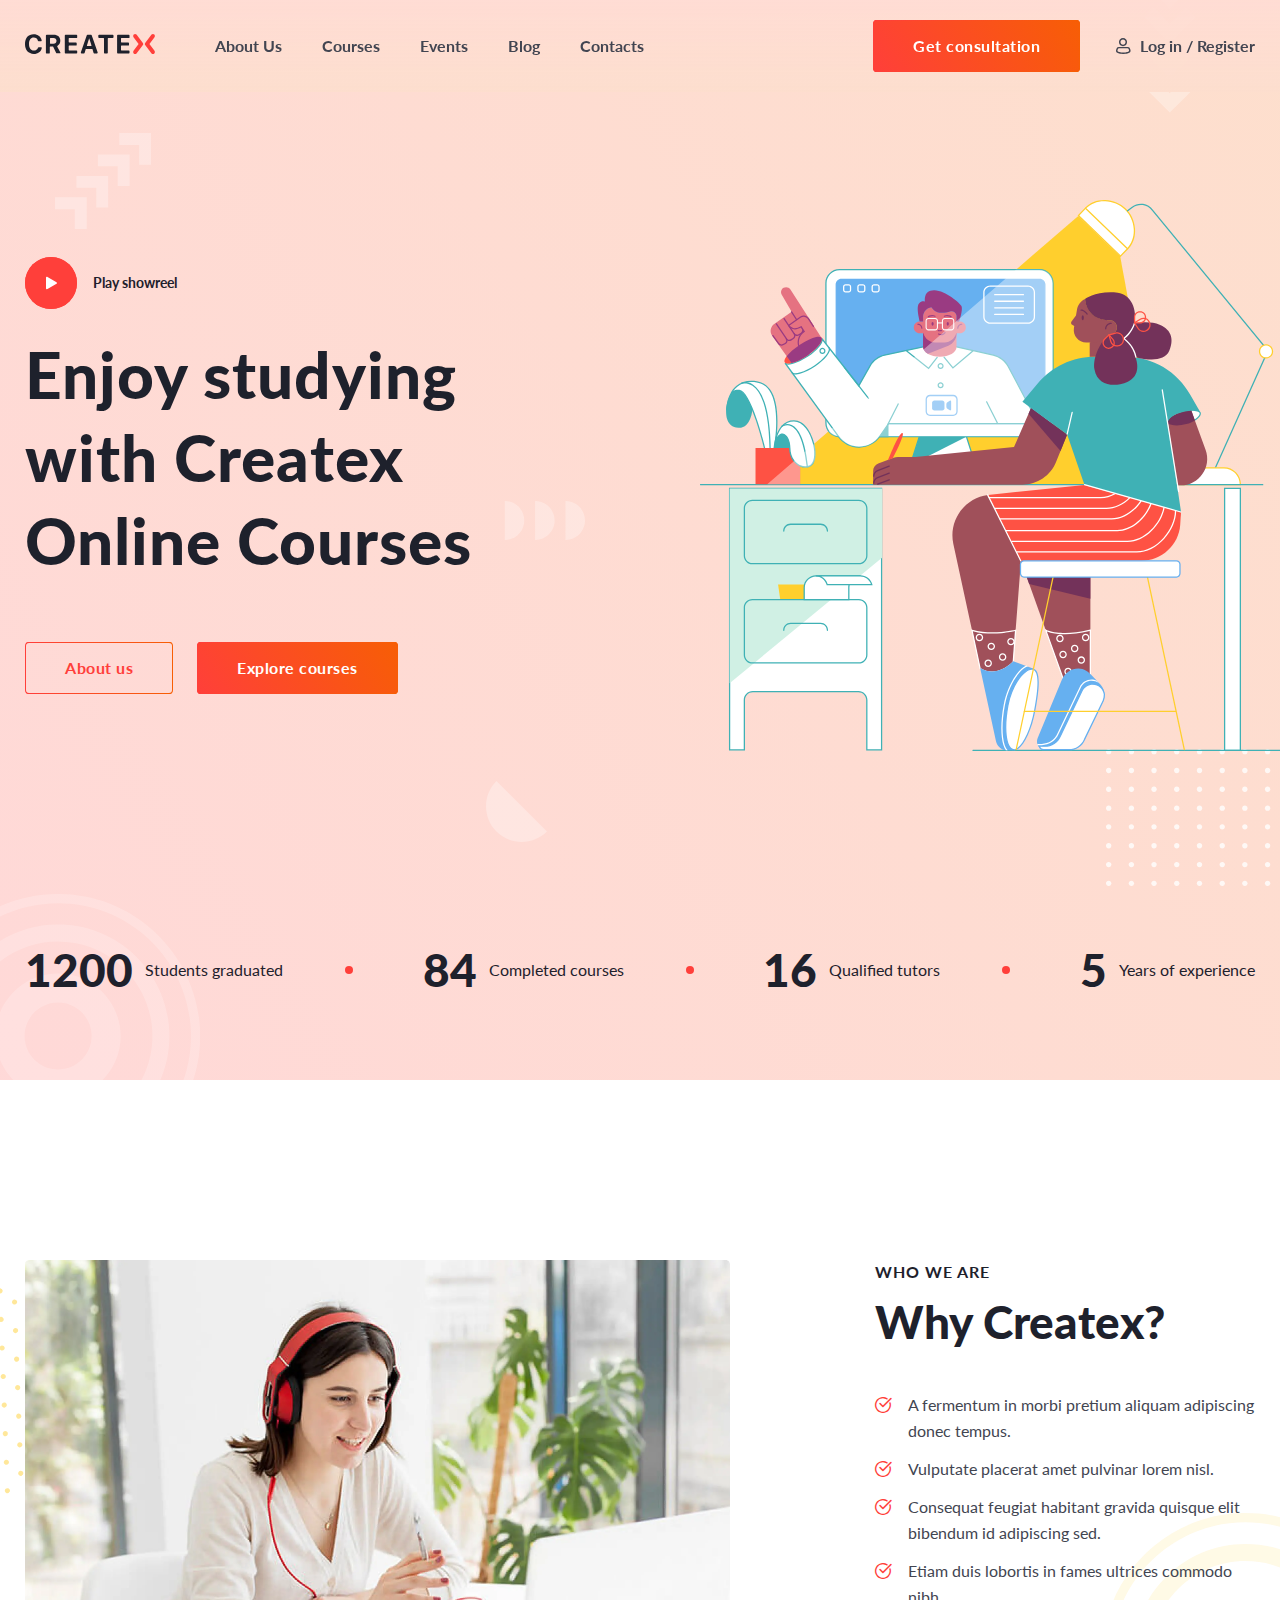
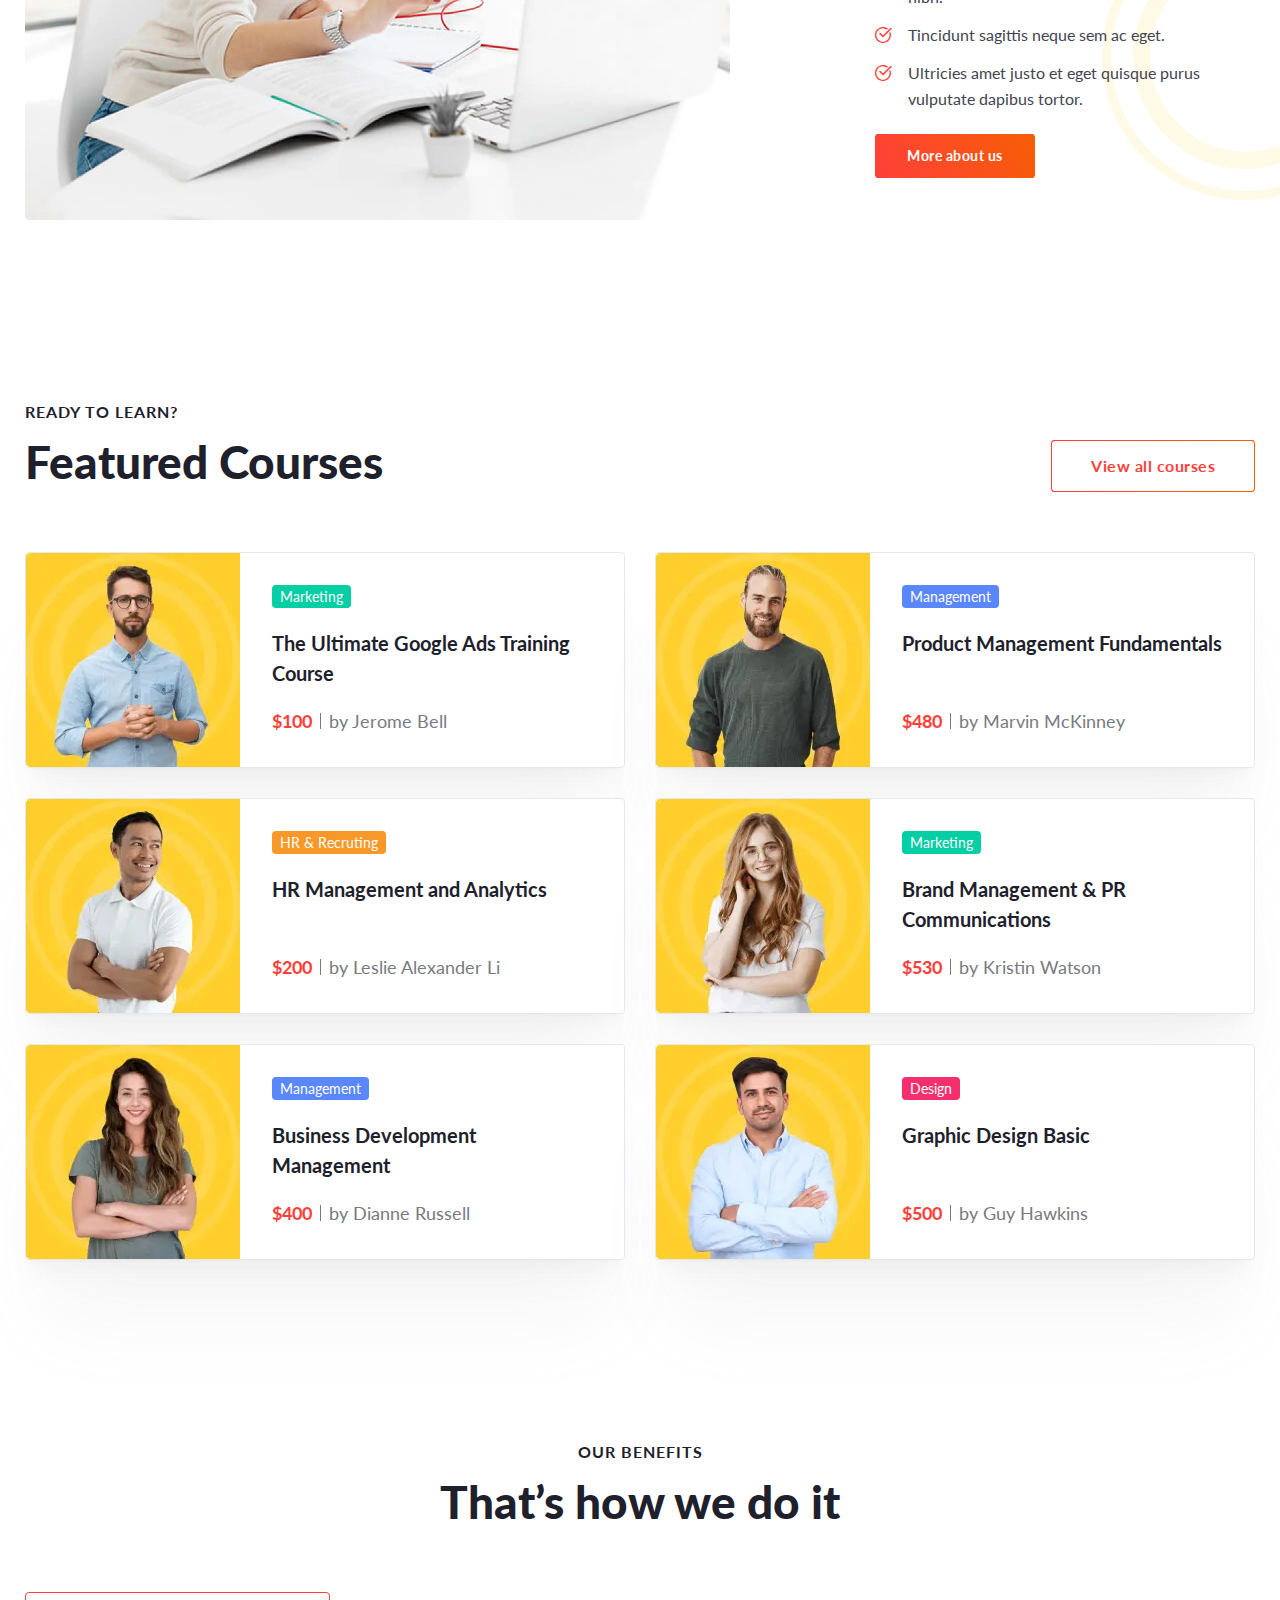
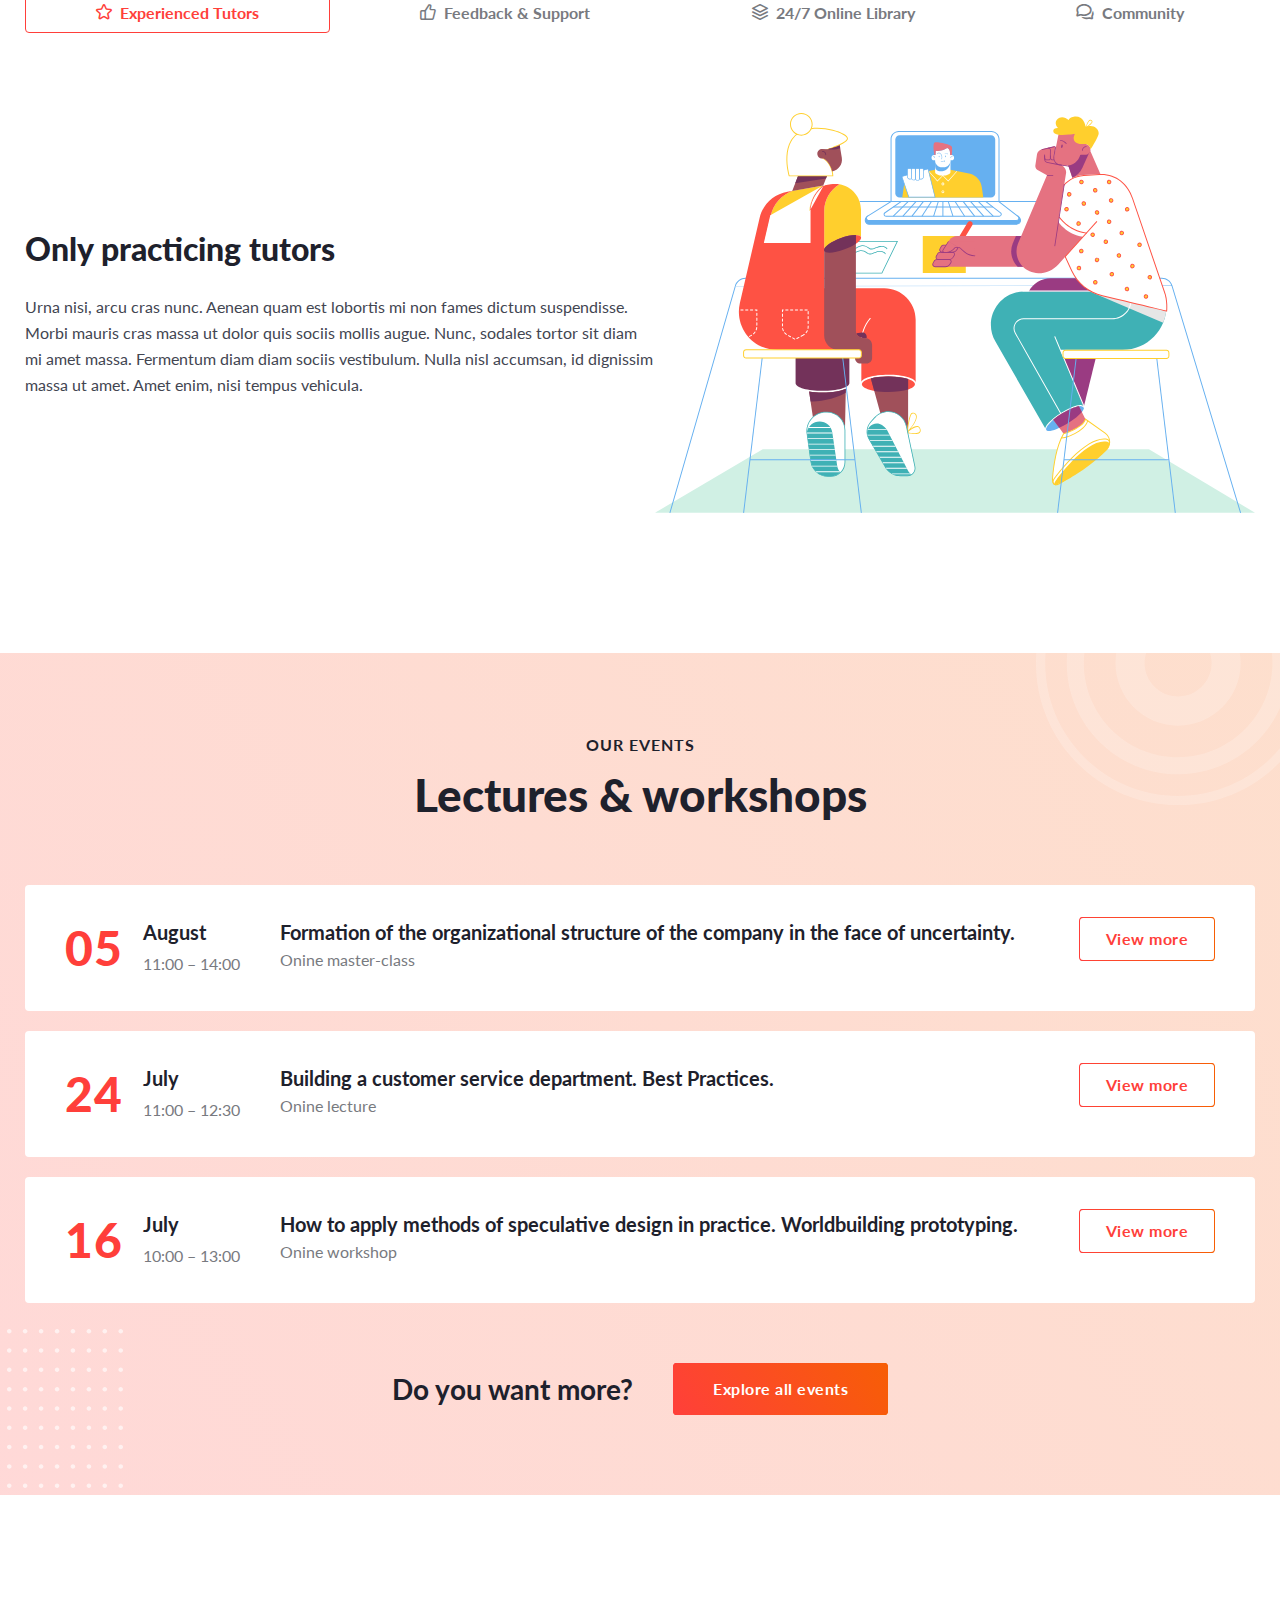
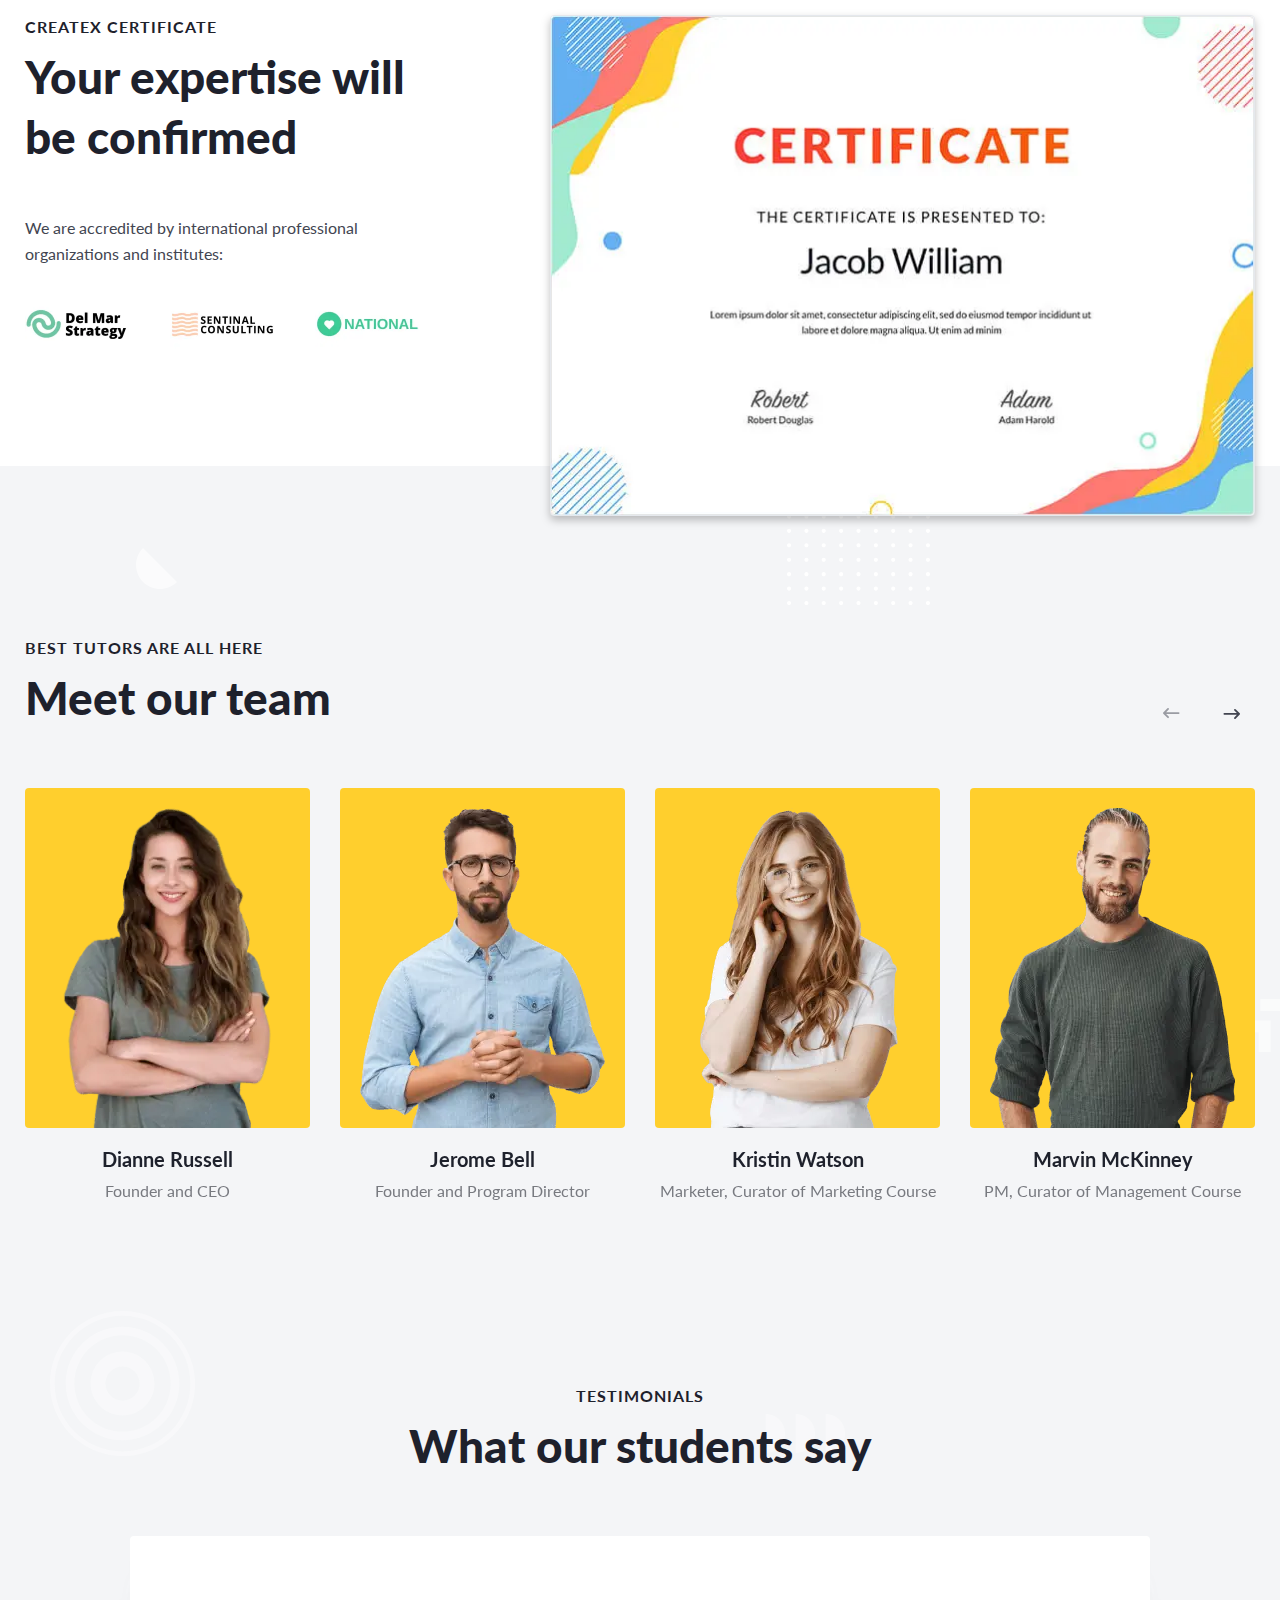
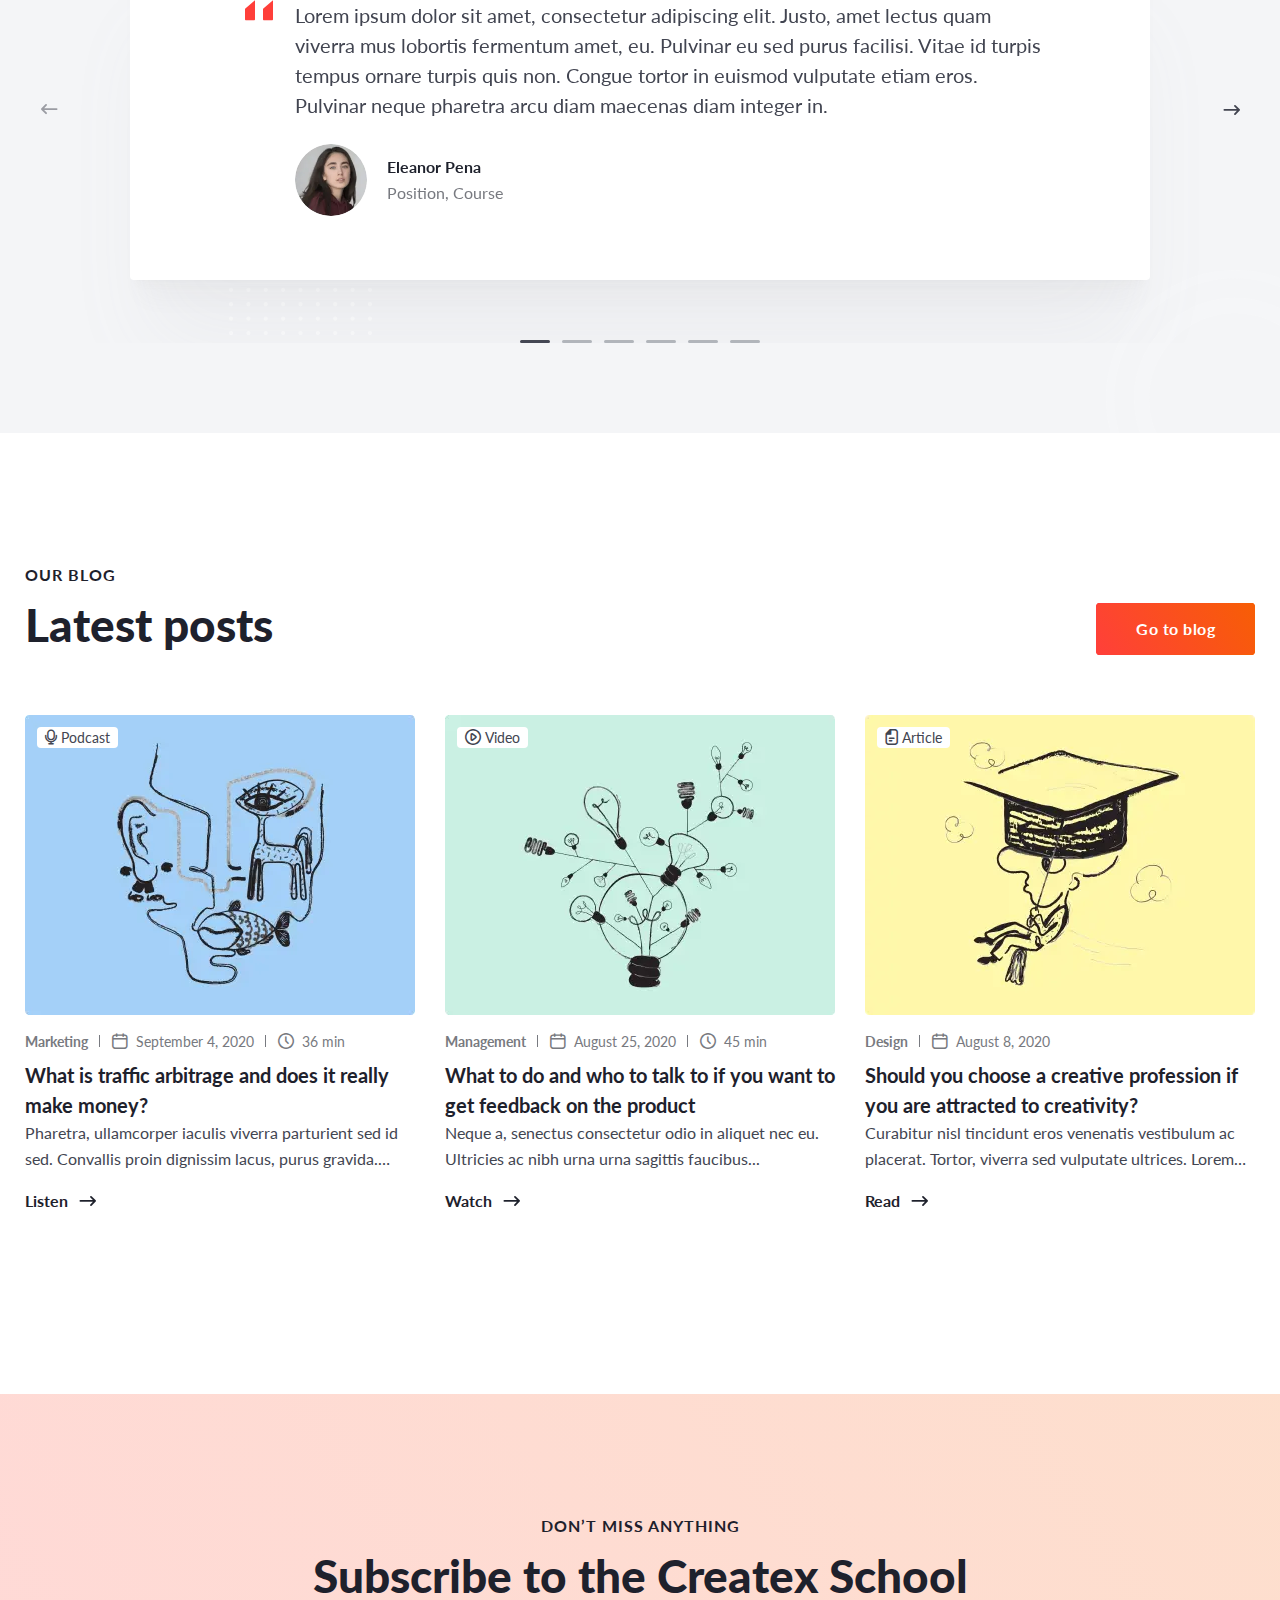
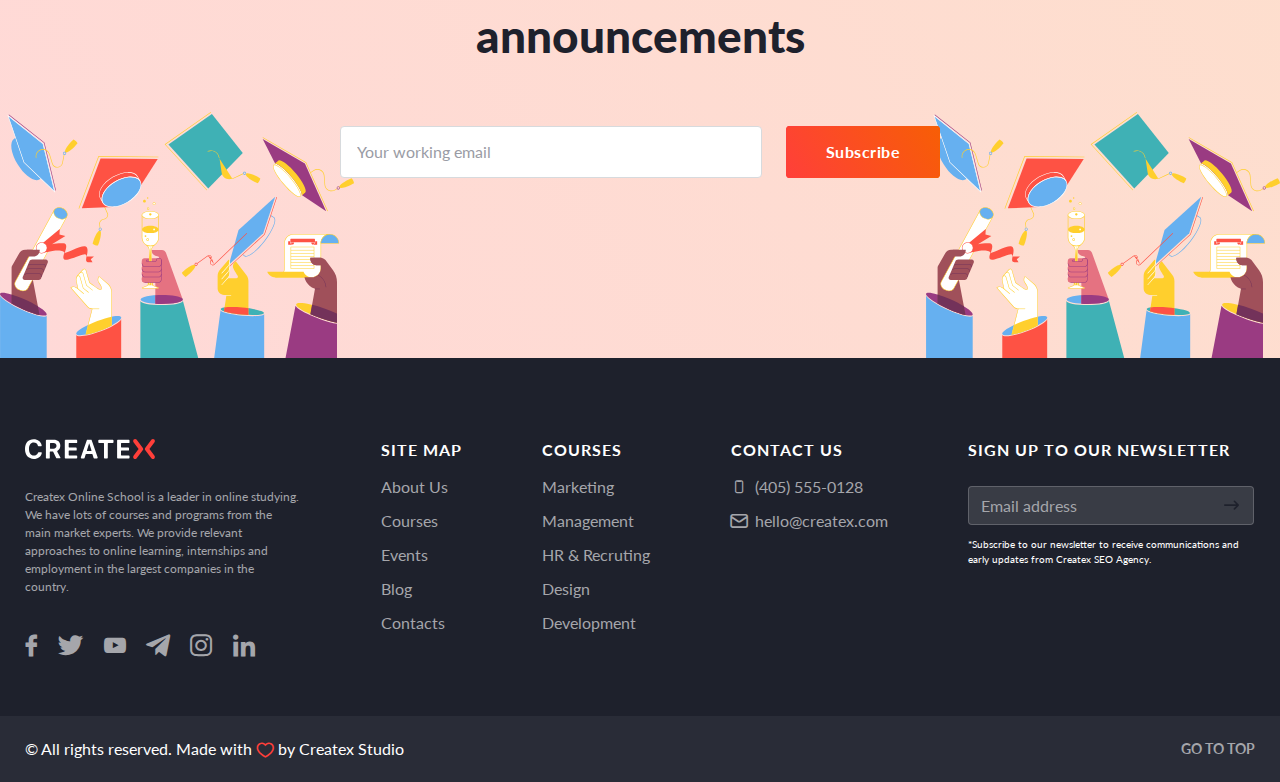
==== commit 665263e6: "Add files via upload" ====
--- a/home.html
+++ b/home.html
@@ -6,7 +6,7 @@
 	<meta charset="UTF-8">
 	<meta name="format-detection" content="telephone=no">
 	<!-- <style>body{opacity: 0;}</style> -->
-	<link rel="stylesheet" href="css/style.min.css?_v=20221216235051">
+	<link rel="stylesheet" href="css/style.min.css?_v=20221217020211">
 	<link rel="shortcut icon" href="favicon.ico">
 	<!-- <meta name="robots" content="noindex, nofollow"> -->
 	<meta name="viewport" content="width=device-width, initial-scale=1.0">
@@ -1017,7 +1017,7 @@
 			</div>
 		</div>
 	</div>
-	<script src="js/app.min.js?_v=20221216235051"></script>
+	<script src="js/app.min.js?_v=20221217020211"></script>
 </body>
 
 </html>--- a/css/style.min.css
+++ b/css/style.min.css
@@ -1 +1 @@
-@charset "UTF-8";@import url(https://fonts.googleapis.com/css?family=Lato:regular,700,900&display=swap);@font-face{font-family:icons;font-display:swap;src:url(../fonts/icons.woff2) format("woff2"),url(../fonts/icons.woff) format("woff");font-weight:400;font-style:normal}.footer__column .footer__title::after,[class*=_icon-]:before{font-family:icons;font-style:normal;font-weight:400;font-variant:normal;text-transform:none;line-height:1;-webkit-font-smoothing:antialiased;-moz-osx-font-smoothing:grayscale}[class*=_icon-]:before{display:block}._icon-more:before{content:"\e918"}._icon-braces:before{content:"\e917"}._icon-checked:before{content:"\e914"}._icon-google:before{content:"\e915"}._icon-see-pas:before{content:"\e916"}._icon-arrow:before{content:"\e900"}._icon-article:before{content:"\e901"}._icon-calendar:before{content:"\e902"}._icon-check:before{content:"\e903"}._icon-clock:before{content:"\e904"}._icon-facebook:before{content:"\e905"}._icon-heart:before{content:"\e906"}._icon-in:before{content:"\e907"}._icon-instagram:before{content:"\e908"}._icon-layer:before{content:"\e909"}._icon-like:before{content:"\e90a"}._icon-mail:before{content:"\e90b"}._icon-message:before{content:"\e90c"}._icon-phone:before{content:"\e90d"}._icon-play:before{content:"\e90e"}._icon-podcast:before{content:"\e90f"}._icon-star:before{content:"\e910"}._icon-telegram:before{content:"\e911"}._icon-twitter:before{content:"\e912"}._icon-user:before{content:"\e913"}._icon-youtube:before{content:"\ea9d"}*{padding:0;margin:0;border:0}*,:after,:before{-webkit-box-sizing:border-box;box-sizing:border-box}body,html{height:100%;min-width:320px}body{color:#424551;line-height:1;font-family:Lato;font-size:1rem;-ms-text-size-adjust:100%;-moz-text-size-adjust:100%;-webkit-text-size-adjust:100%;-webkit-font-smoothing:antialiased;-moz-osx-font-smoothing:grayscale}button,input,textarea{font-family:Lato;font-size:inherit}button{cursor:pointer;color:inherit;background-color:inherit}a{color:inherit;text-decoration:none}ul li{list-style:none}img{vertical-align:top}h1,h2,h3,h4,h5,h6{font-weight:inherit;font-size:inherit}body{line-height:1.625}.lock body{overflow:hidden;-ms-touch-action:none;touch-action:none;-ms-scroll-chaining:none;overscroll-behavior:none}input:focus{border:1px solid transparent;outline:1px solid rgba(255,63,58,.4);-webkit-box-shadow:0 80px 80px -20px rgba(255,63,58,.08),0 30px 24px -10px rgba(255,63,58,.05),0 12px 10px -6px rgba(255,63,58,.04),0 4px 4px -4px rgba(30,33,44,.03);box-shadow:0 80px 80px -20px rgba(255,63,58,.08),0 30px 24px -10px rgba(255,63,58,.05),0 12px 10px -6px rgba(255,63,58,.04),0 4px 4px -4px rgba(30,33,44,.03)}.wrapper{min-height:100%;display:-webkit-box;display:-ms-flexbox;display:flex;-webkit-box-orient:vertical;-webkit-box-direction:normal;-ms-flex-direction:column;flex-direction:column;overflow:hidden}@supports (overflow:clip){.wrapper{overflow:clip}}.wrapper>main{-webkit-box-flex:1;-ms-flex:1 1 auto;flex:1 1 auto}.wrapper>*{min-width:0}[class*=__container]{max-width:78.75rem;margin:0 auto;padding:0 .9375rem}.button{display:-webkit-inline-box;display:-ms-inline-flexbox;display:inline-flex;cursor:pointer;position:relative;border-radius:4px;background:-webkit-gradient(linear,left top,right top,from(#ff3f3a),to(#f75e05)) left top/100% 1px no-repeat,-webkit-gradient(linear,left top,right top,from(#ff3f3a),to(#f75e05)) left bottom/100% 1px no-repeat;background:-o-linear-gradient(left,#ff3f3a 0,#f75e05 100%) left top/100% 1px no-repeat,-o-linear-gradient(left,#ff3f3a 0,#f75e05 100%) left bottom/100% 1px no-repeat;background:linear-gradient(to right,#ff3f3a 0,#f75e05 100%) left top/100% 1px no-repeat,linear-gradient(to right,#ff3f3a 0,#f75e05 100%) left bottom/100% 1px no-repeat}.button::after,.button::before{content:"";position:absolute;top:0;height:100%;width:10px}.button::before{left:0;border:1px solid #ff3f3a;border-right:none;border-radius:4px 0 0 4px}.button::after{right:0;border:1px solid #f75e05;border-left:none;border-radius:0 4px 4px 0}.button span{width:100%;text-align:center;display:block;color:#fff;font-weight:700;line-height:1.2;letter-spacing:.5px;position:relative;padding:16.5px 40px;border-radius:4px;overflow:hidden;-webkit-transition:color .3s ease;-o-transition:color .3s ease;transition:color .3s ease}.button span::before{content:"";position:absolute;top:0;left:0;width:100%;height:100%;background:-o-linear-gradient(34.05deg,#ff3f3a 0,#f75e05 100%);background:linear-gradient(55.95deg,#ff3f3a 0,#f75e05 100%);z-index:-1;opacity:1;-webkit-transition:opacity .3s ease;-o-transition:opacity .3s ease;transition:opacity .3s ease}.button._fw{width:100%}.button--border span{color:#ff3f3a}.button--border span::before{opacity:0}body::after{content:"";background-color:rgba(30,33,44,.75);position:fixed;width:100%;height:100%;top:0;left:0;opacity:0;-webkit-transition:opacity .8s ease 0s;-o-transition:opacity .8s ease 0s;transition:opacity .8s ease 0s;pointer-events:none;z-index:149}.popup-show body::after{opacity:1}.popup{position:fixed;top:0;left:0;bottom:0;right:0;padding:30px 10px;-webkit-transition:visibility .8s ease 0s;-o-transition:visibility .8s ease 0s;transition:visibility .8s ease 0s;visibility:hidden;pointer-events:none}.popup_show{z-index:150;visibility:visible;overflow:auto;pointer-events:auto}.popup_show .popup__content{visibility:visible;-webkit-transform:scale(1);-ms-transform:scale(1);transform:scale(1)}.popup__wrapper{display:-webkit-box;display:-ms-flexbox;display:flex;-webkit-box-orient:vertical;-webkit-box-direction:normal;-ms-flex-direction:column;flex-direction:column;-webkit-box-align:center;-ms-flex-align:center;align-items:center;min-height:100%;-webkit-box-flex:1;-ms-flex:1 1 auto;flex:1 1 auto;width:100%;display:flex;-webkit-box-pack:center;-ms-flex-pack:center;justify-content:center;align-items:center}.popup__content{visibility:hidden;-webkit-transform:scale(0);-ms-transform:scale(0);transform:scale(0);-webkit-transition:-webkit-transform .3s ease 0s;transition:-webkit-transform .3s ease 0s;-o-transition:transform .3s ease 0s;transition:transform .3s ease 0s;transition:transform .3s ease 0s,-webkit-transform .3s ease 0s;background-color:#fff;padding:48px;width:100%;max-width:486px;border-radius:4px;overflow:hidden}.lock .popup__content{visibility:visible}.popup__wrapper{position:relative}.popup__content{display:-webkit-box;display:-ms-flexbox;display:flex;-webkit-box-orient:vertical;-webkit-box-direction:normal;-ms-flex-direction:column;flex-direction:column;-webkit-box-align:center;-ms-flex-align:center;align-items:center}.popup__close{position:absolute;top:28px;right:28px;width:20px;height:20px}.popup__close:hover::after,.popup__close:hover::before{background-color:#ff3f3a}.popup__close::after,.popup__close::before{content:"";position:absolute;top:-3px;right:9px;width:2px;height:26px;border-radius:4px;background-color:#787a80;-webkit-transition:background-color .3s ease;-o-transition:background-color .3s ease;transition:background-color .3s ease}.popup__close::before{-webkit-transform:rotate(45deg);-ms-transform:rotate(45deg);transform:rotate(45deg)}.popup__close::after{-webkit-transform:rotate(-45deg);-ms-transform:rotate(-45deg);transform:rotate(-45deg)}.popup__title{font-weight:700;font-size:28px;line-height:1.5;color:#1e212c;text-align:center}.popup__subtitle{font-size:14px;line-height:1.5;color:#787a80;text-align:center}.popup__form{-ms-flex-item-align:stretch;-ms-grid-row-align:stretch;align-self:stretch}.popup__sign-up{-ms-flex-item-align:stretch;-ms-grid-row-align:stretch;align-self:stretch}.form-popup{display:-webkit-box;display:-ms-flexbox;display:flex;-webkit-box-orient:vertical;-webkit-box-direction:normal;-ms-flex-direction:column;flex-direction:column;gap:20px}.form-popup__line--pas{position:relative}.form-popup__line--flex{display:-webkit-box;display:-ms-flexbox;display:flex;-webkit-box-pack:justify;-ms-flex-pack:justify;justify-content:space-between;-webkit-box-align:center;-ms-flex-align:center;align-items:center;-ms-flex-wrap:wrap;flex-wrap:wrap;-webkit-column-gap:20px;-moz-column-gap:20px;column-gap:20px;row-gap:10px}.form-popup__label{display:block;font-size:14px;line-height:1.5}.form-popup__label:not(:last-child){margin-bottom:8px}.form-popup__input{width:100%;border:1px solid #d7dadd;border-radius:4px;padding:12px 16px}.form-popup__input::-webkit-input-placeholder{font-size:14px;line-height:1.5;color:#787a80}.form-popup__input::-moz-placeholder{font-size:14px;line-height:1.5;color:#787a80}.form-popup__input:-ms-input-placeholder{font-size:14px;line-height:1.5;color:#787a80}.form-popup__input::-ms-input-placeholder{font-size:14px;line-height:1.5;color:#787a80}.form-popup__input::placeholder{font-size:14px;line-height:1.5;color:#787a80}.form-popup__see-password{width:16px;height:16px;position:absolute;bottom:14px;right:14px}.form-popup__see-password::before{color:#787a80;-webkit-transition:color .3s ease 0s;-o-transition:color .3s ease 0s;transition:color .3s ease 0s}.form-popup__forgot-pas{font-size:14px;line-height:1.5;color:#ff3f3a}.form-popup__forgot-pas:hover{text-decoration:underline}.popup-checkbox{position:relative}.popup-checkbox__input{position:absolute;top:0;left:0;width:0;height:0;opacity:0}.popup-checkbox__input:checked+.popup-checkbox__label::before{background:#ff3f3a url(../img/header/icons/check.svg) no-repeat center}.popup-checkbox__input:focus+.popup-checkbox__label::before{outline:1px solid rgba(255,63,58,.4);-webkit-box-shadow:0 80px 80px -20px rgba(255,63,58,.08),0 30px 24px -10px rgba(255,63,58,.05),0 12px 10px -6px rgba(255,63,58,.04),0 4px 4px -4px rgba(30,33,44,.03);box-shadow:0 80px 80px -20px rgba(255,63,58,.08),0 30px 24px -10px rgba(255,63,58,.05),0 12px 10px -6px rgba(255,63,58,.04),0 4px 4px -4px rgba(30,33,44,.03)}.popup-checkbox__label{cursor:pointer;display:-webkit-inline-box;display:-ms-inline-flexbox;display:inline-flex;gap:12px}.popup-checkbox__label::before{content:"";-webkit-box-flex:0;-ms-flex:0 0 16px;flex:0 0 16px;width:16px;height:16px;border:1px solid #ff3f3a;border-radius:3px;-ms-flex-item-align:start;align-self:flex-start;-webkit-transform:translate(0,5px);-ms-transform:translate(0,5px);transform:translate(0,5px)}.sign-up{font-size:14px;line-height:1.5;display:-webkit-box;display:-ms-flexbox;display:flex;gap:6px}.sign-up__text{color:#424551}.sign-up__link{color:#ff3f3a}.sign-up__link:hover{text-decoration:underline}.footer-popup{padding-top:20px;-ms-flex-item-align:stretch;-ms-grid-row-align:stretch;align-self:stretch;position:relative;display:-webkit-box;display:-ms-flexbox;display:flex;-webkit-box-orient:vertical;-webkit-box-direction:normal;-ms-flex-direction:column;flex-direction:column;-webkit-box-align:center;-ms-flex-align:center;align-items:center}.footer-popup::before{content:"";position:absolute;top:0;left:0;width:200%;height:1px;background-color:#e5e8ed;margin:0 -48px}.footer-popup__text{font-size:14px;line-height:1.5;color:#787a80;text-align:center}.footer-popup__text:not(:last-child){margin-bottom:16px}.footer-popup__social{display:-webkit-box;display:-ms-flexbox;display:flex;gap:12px}.footer-popup__link::before{color:#787a80;-webkit-transition:color .3s ease 0s;-o-transition:color .3s ease 0s;transition:color .3s ease 0s}.tabs__navigation{display:-ms-grid;display:grid;-ms-grid-columns:auto auto auto auto;grid-template-columns:auto auto auto auto;-webkit-box-pack:justify;-ms-flex-pack:justify;justify-content:space-between;gap:10px}.tabs__title{display:-webkit-box;display:-ms-flexbox;display:flex;-webkit-box-align:center;-ms-flex-align:center;align-items:center;-webkit-box-pack:center;-ms-flex-pack:center;justify-content:center;gap:8px;font-weight:700;padding:.625rem 4.375rem;color:#787a80;-webkit-transition:all .3s ease;-o-transition:all .3s ease;transition:all .3s ease;border:1px solid transparent}.tabs__title:hover{color:#424551}.tabs__title._tab-active{border:1px solid #ff3f3a;border-radius:4px;color:#ff3f3a}.body-tabs__inner{display:-webkit-box;display:-ms-flexbox;display:flex;-webkit-box-align:center;-ms-flex-align:center;align-items:center;-webkit-box-pack:justify;-ms-flex-pack:justify;justify-content:space-between;row-gap:30px}.body-tabs__content{-webkit-box-flex:1;-ms-flex:1 1 auto;flex:1 1 auto}.body-tabs__title{font-weight:900;line-height:1.3125;color:#1e212c}.body-tabs__text p:not(:last-child){margin-bottom:15px}.body-tabs__image{-webkit-box-flex:0;-ms-flex:0 0 48.78%;flex:0 0 48.78%}.body-tabs__image img{max-width:100%}[class*=-ibg]{position:relative}[class*=-ibg] img{position:absolute;width:100%;height:100%;top:0;left:0;-o-object-fit:cover;object-fit:cover}[class*=-ibg_contain] img{-o-object-fit:contain;object-fit:contain}.block-header{color:#1e212c}.block-header__label{font-weight:700;line-height:1.5;letter-spacing:1px;text-transform:uppercase}.block-header__label:not(:last-child){margin-bottom:.5em}.block-header__title{font-weight:900;font-size:46px;line-height:1.3043478261}.block-header--center{text-align:center}.list__item{display:-webkit-box;display:-ms-flexbox;display:flex;gap:16px}.list__item:not(:last-child){margin-bottom:12px}.list ._icon-check::before{font-size:16px;color:#ff3f3a;-webkit-transform:translate(0,5px);-ms-transform:translate(0,5px);transform:translate(0,5px)}.navigation-buttons__arrow::before{display:-webkit-box;display:-ms-flexbox;display:flex;-webkit-box-align:center;-ms-flex-align:center;align-items:center;-webkit-box-pack:center;-ms-flex-pack:center;justify-content:center;font-size:11px;width:48px;height:48px;border-radius:50%;background-color:transparent;-webkit-transition:background-color .3s linear;-o-transition:background-color .3s linear;transition:background-color .3s linear}.navigation-buttons__arrow:hover::before{background-color:#ff3f3a}.navigation-buttons__arrow.swiper-button-disabled::before{opacity:.5}.navigation-buttons__arrow.swiper-button-disabled:hover::before{background-color:transparent;cursor:default}.navigation-buttons__arrow--rotate::before{-webkit-transform:rotate(180deg);-ms-transform:rotate(180deg);transform:rotate(180deg)}.header{position:fixed;top:0;left:0;width:100%;z-index:100;padding:10px 0;background:-webkit-gradient(linear,left top,left bottom,from(rgba(255,220,212,.9)),to(#fddece));background:-o-linear-gradient(rgba(255,220,212,.9) 0,#fddece 100%);background:linear-gradient(rgba(255,220,212,.9) 0,#fddece 100%)}.header__container{display:-webkit-box;display:-ms-flexbox;display:flex;-webkit-box-align:center;-ms-flex-align:center;align-items:center;-webkit-box-pack:justify;-ms-flex-pack:justify;justify-content:space-between}.header__logo{position:relative;z-index:10;-webkit-box-flex:0;-ms-flex:0 0 130px;flex:0 0 130px}.header__actions{-webkit-box-flex:0;-ms-flex:0 0 auto;flex:0 0 auto;display:-webkit-box;display:-ms-flexbox;display:flex;-webkit-box-align:center;-ms-flex-align:center;align-items:center;-webkit-column-gap:36px;-moz-column-gap:36px;column-gap:36px}.header__login{display:-webkit-box;display:-ms-flexbox;display:flex;-webkit-box-align:center;-ms-flex-align:center;align-items:center;gap:9px;-webkit-transition:color .3s ease;-o-transition:color .3s ease;transition:color .3s ease;font-weight:700;line-height:1.625;position:relative;z-index:10}.header__login:hover{color:#ff3f3a}.menu{position:relative}.menu__item{font-weight:700;line-height:1.625;-webkit-transition:color .3s ease;-o-transition:color .3s ease;transition:color .3s ease}.menu__item:hover{color:#ff3f3a}.icon-menu{display:none}.footer{background-color:#1e212c}.footer__container{color:#a5a6ab;display:-ms-grid;display:grid;-ms-grid-columns:auto auto auto auto auto;grid-template-columns:auto auto auto auto auto;row-gap:30px}.footer__column{display:-webkit-box;display:-ms-flexbox;display:flex;-webkit-box-orient:vertical;-webkit-box-direction:normal;-ms-flex-direction:column;flex-direction:column;-webkit-box-pack:start;-ms-flex-pack:start;justify-content:flex-start;gap:12px}.footer__column .footer__title::after{content:"\e918";display:none}.footer__logo{display:inline-block}.footer__logo img{max-width:130px}.footer__logo:not(:last-child){margin-bottom:12px}.footer__text{max-width:275px;font-size:12px;line-height:1.5}.footer__social{display:-webkit-inline-box;display:-ms-inline-flexbox;display:inline-flex;-webkit-box-align:center;-ms-flex-align:center;align-items:center;gap:20px;-webkit-box-pack:start;-ms-flex-pack:start;justify-content:flex-start;-ms-flex-wrap:wrap;flex-wrap:wrap}.footer__form{max-width:286px}.social-footer__item::before{font-size:22px;-webkit-transition:color .3s ease 0s;-o-transition:color .3s ease 0s;transition:color .3s ease 0s}.title-footer{text-align:left;cursor:default;font-weight:700;color:#fff;line-height:1.5;letter-spacing:1px;text-transform:uppercase}.menu-footer__list{display:-webkit-inline-box;display:-ms-inline-flexbox;display:inline-flex;-webkit-box-orient:vertical;-webkit-box-direction:normal;-ms-flex-direction:column;flex-direction:column;gap:8px}.menu-footer__link{display:-webkit-box;display:-ms-flexbox;display:flex;-webkit-box-align:center;-ms-flex-align:center;align-items:center;gap:8px;-webkit-transition:color .3s ease 0s;-o-transition:color .3s ease 0s;transition:color .3s ease 0s}.menu-footer__link::before{display:-webkit-box;display:-ms-flexbox;display:flex;-webkit-box-pack:center;-ms-flex-pack:center;justify-content:center;width:16px;font-size:14px}.form-footer__title{display:block;font-weight:700;color:#fff;line-height:1.5;letter-spacing:1px;text-transform:uppercase}.form-footer__title:not(:last-child){margin-bottom:24px}.form-footer__line{position:relative}.form-footer__line:not(:last-child){margin-bottom:12px}.form-footer__input{padding:.5625rem 2.5rem .5625rem .75rem;background:rgba(255,255,255,.12);border:1px solid rgba(255,255,255,.2);border-radius:4px;width:100%;color:#fff}.form-footer__input::-webkit-input-placeholder{color:#a5a6ab}.form-footer__input::-moz-placeholder{color:#a5a6ab}.form-footer__input:-ms-input-placeholder{color:#a5a6ab}.form-footer__input::-ms-input-placeholder{color:#a5a6ab}.form-footer__input::placeholder{color:#a5a6ab}.form-footer__submit{position:absolute;z-index:2;top:50%;right:15px;-webkit-transform:translate(0,-50%);-ms-transform:translate(0,-50%);transform:translate(0,-50%)}.form-footer__submit::before{color:#1e212c;font-size:10px;-webkit-transform:rotate(180deg);-ms-transform:rotate(180deg);transform:rotate(180deg);-webkit-transition:all .3s ease 0s;-o-transition:all .3s ease 0s;transition:all .3s ease 0s}.form-footer__text{max-width:286px;font-size:10px;line-height:1.5;color:#fff}.footer-bottom{background-color:#292c37;padding:1.25rem 0}.footer-bottom__container{display:-webkit-box;display:-ms-flexbox;display:flex;-webkit-box-pack:justify;-ms-flex-pack:justify;justify-content:space-between;-webkit-box-align:center;-ms-flex-align:center;align-items:center;gap:20px;-ms-flex-wrap:wrap-reverse;flex-wrap:wrap-reverse}.footer-bottom__copyright{color:#fff}.footer-bottom__copyright span::before{position:relative;top:2px;padding:0 4px;display:inline;color:#ff3f3a}.footer-bottom__to-top{font-weight:700;font-size:14px;line-height:1.5;color:#a5a6ab;-webkit-transition:color .3s ease 0s;-o-transition:color .3s ease 0s;transition:color .3s ease 0s}.createx{background:-o-linear-gradient(34.05deg,rgba(255,64,58,.2),rgba(247,94,5,.2));background:linear-gradient(55.95deg,rgba(255,64,58,.2),rgba(247,94,5,.2));position:relative}.createx__container{position:relative;z-index:1}.createx__main{display:-webkit-box;display:-ms-flexbox;display:flex;-webkit-box-align:center;-ms-flex-align:center;align-items:center;-webkit-box-pack:justify;-ms-flex-pack:justify;justify-content:space-between;row-gap:30px}.createx__content{max-width:500px;padding-right:30px}.createx__showreel{display:-webkit-inline-box;display:-ms-inline-flexbox;display:inline-flex;-webkit-box-align:center;-ms-flex-align:center;align-items:center;gap:16px;font-weight:700;font-size:14px;line-height:1.5;color:#1e212c;position:relative}.createx__showreel:hover{text-decoration:underline}.createx__showreel::before{content:"";position:relative;z-index:2;width:52px;height:52px;border-radius:50%;background:#ff3f3a url(../img/createx/icons/Polygon.svg) no-repeat center}.createx__showreel::after{content:"";position:absolute;top:0;left:0;width:52px;height:52px;border-radius:50%;background-color:#ff3f3a;-webkit-animation:pulse 1.5s ease alternate infinite;animation:pulse 1.5s ease alternate infinite}@-webkit-keyframes pulse{0%{-webkit-transform:scale(1);transform:scale(1);opacity:.9}100%{-webkit-transform:scale(1.6);transform:scale(1.6);opacity:.12}}@keyframes pulse{0%{-webkit-transform:scale(1);transform:scale(1);opacity:.9}100%{-webkit-transform:scale(1.6);transform:scale(1.6);opacity:.12}}.createx__title{font-weight:900;font-size:64px;letter-spacing:1px;line-height:1.296875;color:#1e212c}.createx__actions{display:-webkit-box;display:-ms-flexbox;display:flex;-webkit-column-gap:24px;-moz-column-gap:24px;column-gap:24px;row-gap:20px;-ms-flex-wrap:wrap;flex-wrap:wrap}.createx__button{-webkit-box-flex:0;-ms-flex:0 0 auto;flex:0 0 auto}.createx__image{-webkit-box-flex:0;-ms-flex:0 0 48.94%;flex:0 0 48.94%}.createx__image img{max-width:107.8%;-webkit-transform:translate(7.8%,0);-ms-transform:translate(7.8%,0);transform:translate(7.8%,0)}.createx__decor{position:absolute;top:0;left:0;width:100%;height:100%}.statistics{display:-webkit-box;display:-ms-flexbox;display:flex;-webkit-box-pack:justify;-ms-flex-pack:justify;justify-content:space-between;-webkit-box-align:center;-ms-flex-align:center;align-items:center;row-gap:15px;-ms-flex-wrap:wrap;flex-wrap:wrap;margin:0 -10px}.statistics__item{display:-webkit-box;display:-ms-flexbox;display:flex;-webkit-box-align:center;-ms-flex-align:center;align-items:center;-webkit-column-gap:12px;-moz-column-gap:12px;column-gap:12px;row-gap:5px;padding:0 10px}.statistics__item:not(:last-child)::after{content:"";-webkit-box-flex:0;-ms-flex:0 0 8px;flex:0 0 8px;width:8px;height:8px;background-color:#ff3f3a;border-radius:50%;margin:0 auto}.item-statistics{color:#1e212c}.item-statistics__value{font-size:46px;line-height:1.3043478261;font-weight:900}.item-statistics__text{line-height:1.625}.decor-createx__item{position:absolute}.decor-createx__item--1{background:url(../img/createx/createx__decor/shapes-1.svg) no-repeat;top:12.3%;left:4.27%;width:96px;height:96px}.decor-createx__item--2{background:url(../img/createx/createx__decor/circles.svg) no-repeat;bottom:-9.07%;left:-6.6%;width:284px;height:284px}.decor-createx__item--3{background:url(../img/createx/createx__decor/shapes-2.svg) no-repeat;top:-4%;right:6.1%;width:110px;height:160px}.decor-createx__item--4{background:url(../img/createx/createx__decor/shapes-3.svg) no-repeat;top:46%;left:39%;width:88px;height:47px}.decor-createx__item--5{background:url(../img/createx/createx__decor/shapes-4.svg) no-repeat;bottom:22%;left:38%;width:61px;height:61px}.decor-createx__item--6{background:url(../img/createx/createx__decor/dots.svg) no-repeat;bottom:18%;right:-1%;width:187px;height:137px}.who-we-are{position:relative}.who-we-are__container{position:relative;z-index:1;display:-webkit-box;display:-ms-flexbox;display:flex;-webkit-box-pack:justify;-ms-flex-pack:justify;justify-content:space-between;row-gap:30px}.who-we-are__image{-webkit-box-flex:0;-ms-flex:0 1 57.317%;flex:0 1 57.317%;border-radius:4px;overflow:hidden}.who-we-are__image img{max-width:100%}.who-we-are__content{padding-left:20px;-webkit-box-flex:1;-ms-flex:1 1 auto;flex:1 1 auto;max-width:400px}.who-we-are__list:not(:last-child){margin-bottom:22px}.who-we-are__button span{font-size:14px;padding:13.5px 32px}.who-we-are__decor{position:absolute;top:0;left:0;width:100%;height:100%}.decor-who-we-are__item{position:absolute}.decor-who-we-are__item--1{background:url(../img/who-we-are/decor/dots.svg) no-repeat;top:25%;left:0;width:250px;height:250px;opacity:.6}.decor-who-we-are__item--2{background:url(../img/who-we-are/decor/circles.svg) no-repeat;top:52.2%;right:-8.5%;width:287px;height:287px}.featured-courses__header{display:-webkit-box;display:-ms-flexbox;display:flex;-webkit-box-align:end;-ms-flex-align:end;align-items:flex-end;-webkit-box-pack:justify;-ms-flex-pack:justify;justify-content:space-between;-ms-flex-wrap:wrap;flex-wrap:wrap;-webkit-column-gap:30px;-moz-column-gap:30px;column-gap:30px;row-gap:20px}.featured-courses__items{display:-webkit-box;display:-ms-flexbox;display:flex;margin:0 -15px;-ms-flex-wrap:wrap;flex-wrap:wrap;row-gap:30px}.featured-courses__item{-webkit-box-flex:0;-ms-flex:0 1 50%;flex:0 1 50%;padding:0 15px}.item-courses__card{border:1px solid #e5e8ed;background-color:#fff;-webkit-box-shadow:0 80px 80px -20px rgba(154,156,165,.08),0 30px 24px -10px rgba(154,156,165,.05),0 12px 10px -6px rgba(154,156,165,.04),0 4px 4px -4px rgba(30,33,44,.03);box-shadow:0 80px 80px -20px rgba(154,156,165,.08),0 30px 24px -10px rgba(154,156,165,.05),0 12px 10px -6px rgba(154,156,165,.04),0 4px 4px -4px rgba(30,33,44,.03);border-radius:4px;-webkit-transition:-webkit-box-shadow .3s ease-out;transition:-webkit-box-shadow .3s ease-out;-o-transition:box-shadow .3s ease-out;transition:box-shadow .3s ease-out;transition:box-shadow .3s ease-out,-webkit-box-shadow .3s ease-out;display:-webkit-box;display:-ms-flexbox;display:flex;height:100%;overflow:hidden}.item-courses__card:hover{position:relative;z-index:1;-webkit-box-shadow:0 80px 80px -20px rgba(154,156,165,.16),0 30px 24px -10px rgba(154,156,165,.1),0 12px 10px -6px rgba(154,156,165,.08),0 4px 4px -4px rgba(30,33,44,.05);box-shadow:0 80px 80px -20px rgba(154,156,165,.16),0 30px 24px -10px rgba(154,156,165,.1),0 12px 10px -6px rgba(154,156,165,.08),0 4px 4px -4px rgba(30,33,44,.05)}.item-courses__image{overflow:hidden;-webkit-box-flex:0;-ms-flex:0 0 214px;flex:0 0 214px;position:relative;padding-bottom:35.666%}.item-courses__image img{position:absolute;top:0;left:0;width:100%;height:100%;-o-object-fit:cover;object-fit:cover;-o-object-position:top;object-position:top;-webkit-transition:-webkit-transform .3s ease-in-out;transition:-webkit-transform .3s ease-in-out;-o-transition:transform .3s ease-in-out;transition:transform .3s ease-in-out;transition:transform .3s ease-in-out,-webkit-transform .3s ease-in-out}.item-courses__image:hover img{-webkit-transform:scale(1.05);-ms-transform:scale(1.05);transform:scale(1.05)}.item-courses__body{-webkit-box-flex:1;-ms-flex:1 1 auto;flex:1 1 auto;padding:32px;display:-webkit-box;display:-ms-flexbox;display:flex;-webkit-box-align:start;-ms-flex-align:start;align-items:flex-start;-webkit-box-orient:vertical;-webkit-box-direction:normal;-ms-flex-direction:column;flex-direction:column;gap:20px}.item-courses__badge{font-size:14px;line-height:1.5;color:#fff;border-radius:4px;padding:1px 8px;-webkit-transition:all .3s ease;-o-transition:all .3s ease;transition:all .3s ease}.item-courses__badge--bg-green{background-color:#03cea4}.item-courses__badge--bg-green:hover{background-color:#059377}.item-courses__badge--bg-blue{background-color:#5a87fc}.item-courses__badge--bg-blue:hover{background-color:#3156b4}.item-courses__badge--bg-orange{background-color:#f89828}.item-courses__badge--bg-orange:hover{background-color:#b36e1f}.item-courses__badge--bg-pink{background-color:#f52f6e}.item-courses__badge--bg-pink:hover{background-color:#a51442}.item-courses__title{-webkit-box-flex:1;-ms-flex:1 1 auto;flex:1 1 auto}.item-courses__link{font-weight:700;font-size:20px;line-height:1.5;color:#1e212c;-webkit-transition:color .3s ease;-o-transition:color .3s ease;transition:color .3s ease}.item-courses__link:hover{color:#ff3f3a}.item-courses__info{display:-webkit-box;display:-ms-flexbox;display:flex;-webkit-box-align:center;-ms-flex-align:center;align-items:center;-webkit-column-gap:8px;-moz-column-gap:8px;column-gap:8px;-ms-flex-wrap:wrap;flex-wrap:wrap}.info-courses{font-size:18px;line-height:1.5}.info-courses__price{font-weight:700;color:#ff3f3a}.info-courses__speaker{color:#787a80;display:-webkit-box;display:-ms-flexbox;display:flex;-webkit-box-align:center;-ms-flex-align:center;align-items:center;gap:8px;-webkit-transition:color .3s ease;-o-transition:color .3s ease;transition:color .3s ease}.info-courses__speaker::before{content:"";width:1px;height:16px;background-color:#787a80}.info-courses__speaker:hover{color:#ff3f3a}.info-courses__speaker:hover::before{background-color:#ff3f3a}.events{background:-o-linear-gradient(34.05deg,rgba(255,64,58,.2),rgba(247,94,5,.2));background:linear-gradient(55.95deg,rgba(255,64,58,.2),rgba(247,94,5,.2));position:relative;overflow:hidden}.events__container{position:relative;z-index:1}.events__body{display:-ms-grid;display:grid;gap:20px}.events__item{background-color:#fff;border-radius:4px;display:-webkit-box;display:-ms-flexbox;display:flex;-webkit-column-gap:40px;-moz-column-gap:40px;column-gap:40px;row-gap:15px;-webkit-box-align:start;-ms-flex-align:start;align-items:flex-start;padding:32px 40px;-webkit-transition:-webkit-box-shadow .3s ease;transition:-webkit-box-shadow .3s ease;-o-transition:box-shadow .3s ease;transition:box-shadow .3s ease;transition:box-shadow .3s ease,-webkit-box-shadow .3s ease}.events__item:hover{position:relative;-webkit-box-shadow:0 80px 80px -20px rgba(255,63,58,.16),0 30px 24px -10px rgba(255,63,58,.1),0 12px 10px -6px rgba(255,63,58,.08),0 4px 4px -4px rgba(30,33,44,.05);box-shadow:0 80px 80px -20px rgba(255,63,58,.16),0 30px 24px -10px rgba(255,63,58,.1),0 12px 10px -6px rgba(255,63,58,.08),0 4px 4px -4px rgba(30,33,44,.05)}.item-events__body{-webkit-box-flex:1;-ms-flex:1 1 auto;flex:1 1 auto}.item-events__button{-webkit-box-flex:0;-ms-flex:0 0 auto;flex:0 0 auto;position:relative;z-index:10}.item-events__button span{padding:12.5px 27px}.period-events{-webkit-box-flex:0;-ms-flex:0 0 auto;flex:0 0 auto;display:-webkit-box;display:-ms-flexbox;display:flex;gap:20px;-webkit-box-align:center;-ms-flex-align:center;align-items:center}.period-events__number{font-weight:900;font-size:48px;line-height:1.2916666667;letter-spacing:1px;color:#ff3f3a}.period-events__info{-ms-flex-item-align:start;align-self:flex-start}.period-events__month{font-weight:700;font-size:20px;line-height:1.5;color:#1e212c}.period-events__month:not(:last-child){margin-bottom:4px}.period-events__time{color:#787a80}.body-events__link{font-weight:700;font-size:20px;line-height:1.5;color:#1e212c;-webkit-transition:color .3s ease;-o-transition:color .3s ease;transition:color .3s ease}.body-events__link:hover{color:#ff3f3a}.body-events__label{color:#787a80}.footer-events{display:-webkit-box;display:-ms-flexbox;display:flex;-ms-flex-wrap:wrap;flex-wrap:wrap;row-gap:20px;-webkit-column-gap:40px;-moz-column-gap:40px;column-gap:40px;-webkit-box-pack:center;-ms-flex-pack:center;justify-content:center;-webkit-box-align:center;-ms-flex-align:center;align-items:center}.footer-events__text{font-weight:700;font-size:28px;line-height:1.5;color:#1e212c}.decor-events{position:absolute;top:0;left:0;width:100%;height:100%}.decor-events__item{position:absolute}.decor-events__item--1{left:.52%;bottom:.82%;background:url(../img/events/events-decor/dots.svg) no-repeat;height:159px;width:116px;opacity:.8}.decor-events__item--2{top:-15.7%;right:-3.17%;background:url(../img/events/events-decor/circles.svg) no-repeat;width:285px;height:285px}.certificate__container{display:-webkit-box;display:-ms-flexbox;display:flex;row-gap:1.25rem;-webkit-box-pack:justify;-ms-flex-pack:justify;justify-content:space-between}.certificate__content{-webkit-box-flex:1;-ms-flex:1 1 auto;flex:1 1 auto;max-width:400px;padding-right:20px}.certificate__companies{display:-webkit-box;display:-ms-flexbox;display:flex;row-gap:10px;-webkit-box-align:center;-ms-flex-align:center;align-items:center;-ms-flex-wrap:wrap;flex-wrap:wrap}.certificate__image{-ms-flex-item-align:start;align-self:flex-start;-webkit-box-flex:0;-ms-flex:0 1 57.317%;flex:0 1 57.317%;border:1px solid #e5e8ed;border-radius:4px;-webkit-filter:drop-shadow(0 4px 4px rgba(0, 0, 0, .25));filter:drop-shadow(0 4px 4px rgba(0, 0, 0, .25));overflow:hidden;position:relative;z-index:5}.certificate__image img{max-width:100%}.companies-certificate__item{-webkit-box-flex:0;-ms-flex:0 1 105px;flex:0 1 105px}.companies-certificate__item img{max-width:100%}.our-team{background-color:#f4f5f7;position:relative}.our-team__container{position:relative;z-index:2}.our-team__top{display:-webkit-box;display:-ms-flexbox;display:flex;gap:30px;-webkit-box-align:end;-ms-flex-align:end;align-items:flex-end;-webkit-box-pack:justify;-ms-flex-pack:justify;justify-content:space-between}.our-team__navigation{display:-webkit-box;display:-ms-flexbox;display:flex;gap:12px;-webkit-box-align:center;-ms-flex-align:center;align-items:center;-webkit-transform:translate(0,20%);-ms-transform:translate(0,20%);transform:translate(0,20%)}.our-team__slider{position:relative}.item-our-team__card{display:-webkit-box;display:-ms-flexbox;display:flex;-webkit-box-orient:vertical;-webkit-box-direction:normal;-ms-flex-direction:column;flex-direction:column;background-color:#ffcf2d;border-radius:4px;position:relative;overflow:hidden;padding:20px 20px 0 20px}.item-our-team__card:not(:last-child){margin-bottom:16px}.item-our-team__card::before{content:"";position:absolute;z-index:2;left:0;bottom:-100%;width:100%;height:100%;background:-webkit-gradient(linear,left top,left bottom,color-stop(43.9%,rgba(30,33,44,0)),color-stop(55.21%,rgba(30,33,44,.03)),color-stop(68.73%,rgba(30,33,44,.33)),color-stop(76.17%,rgba(30,33,44,.56)),color-stop(83.75%,rgba(30,33,44,.768225)),color-stop(91.49%,rgba(30,33,44,.92)),to(#1e212c));background:-o-linear-gradient(top,rgba(30,33,44,0) 43.9%,rgba(30,33,44,.03) 55.21%,rgba(30,33,44,.33) 68.73%,rgba(30,33,44,.56) 76.17%,rgba(30,33,44,.768225) 83.75%,rgba(30,33,44,.92) 91.49%,#1e212c 100%);background:linear-gradient(180deg,rgba(30,33,44,0) 43.9%,rgba(30,33,44,.03) 55.21%,rgba(30,33,44,.33) 68.73%,rgba(30,33,44,.56) 76.17%,rgba(30,33,44,.768225) 83.75%,rgba(30,33,44,.92) 91.49%,#1e212c 100%);-webkit-transition:bottom .4s ease-in-out;-o-transition:bottom .4s ease-in-out;transition:bottom .4s ease-in-out}.item-our-team__card:hover::before{bottom:0}.item-our-team__card:hover .social-team{bottom:20px}.item-our-team__image-ibg_contain{padding-bottom:130.612244898%}.item-our-team__info{text-align:center}.item-our-team__title:not(:last-child){margin-bottom:4px}.item-our-team__link{font-weight:700;font-size:20px;line-height:1.5;color:#1e212c;-webkit-transition:color .3s ease;-o-transition:color .3s ease;transition:color .3s ease}.item-our-team__link:hover{color:#ff3f3a}.item-our-team__position{color:#787a80}.social-team{display:-webkit-box;display:-ms-flexbox;display:flex;-webkit-box-align:center;-ms-flex-align:center;align-items:center;gap:12px;position:absolute;right:20px;bottom:-100%;z-index:10;-webkit-transition:bottom .4s ease-in-out;-o-transition:bottom .4s ease-in-out;transition:bottom .4s ease-in-out}.social-team__item::before{font-size:16px;color:#a8a9ae;-webkit-transition:color .3s ease;-o-transition:color .3s ease;transition:color .3s ease}.social-team__item:hover::before{color:#fff}.decor-our-team{position:absolute;top:0;left:0;width:100%;height:100%}.decor-our-team__item{position:absolute}.decor-our-team__item--1{top:9.952038%;left:10.625%;width:41px;height:41px;background:url(../img/our-team/our-team__decor/half.svg) no-repeat}.decor-our-team__item--2{top:4.196643%;right:27.34375%;width:143px;height:105px;background:url(../img/our-team/our-team__decor/dots.svg) no-repeat}.decor-our-team__item--3{bottom:23.980815%;right:-.9375%;width:96px;height:96px;background:url(../img/our-team/our-team__decor/arrows.svg) no-repeat}.testimonials{background-color:#f4f5f7;position:relative;overflow:hidden}.testimonials__container{position:relative;z-index:2}.testimonials__slider{position:relative}.testimonials__navigation{position:absolute;width:100%;display:-webkit-box;display:-ms-flexbox;display:flex;-webkit-box-pack:justify;-ms-flex-pack:justify;justify-content:space-between;z-index:5;top:150px}.testimonials__pagination{display:-webkit-box;display:-ms-flexbox;display:flex;-webkit-box-pack:center;-ms-flex-pack:center;justify-content:center;gap:12px}.testimonials__pagination .swiper-pagination-bullet{width:30px;height:3px;background-color:#b3b7bc;border-radius:50px;cursor:pointer}.testimonials__pagination .swiper-pagination-bullet-active{background-color:#424551}.item-testimonials{background-color:#fff;overflow:hidden;-webkit-box-shadow:0 80px 80px -20px rgba(154,156,165,.08),0 30px 24px -10px rgba(154,156,165,.05),0 12px 10px -6px rgba(154,156,165,.04),0 4px 4px -4px rgba(30,33,44,.03);box-shadow:0 80px 80px -20px rgba(154,156,165,.08),0 30px 24px -10px rgba(154,156,165,.05),0 12px 10px -6px rgba(154,156,165,.04),0 4px 4px -4px rgba(30,33,44,.03);border-radius:4px;display:-webkit-box;display:-ms-flexbox;display:flex;-webkit-box-orient:vertical;-webkit-box-direction:normal;-ms-flex-direction:column;flex-direction:column}.item-testimonials__blockquote{position:relative}.item-testimonials__blockquote::before{position:absolute;top:0;left:-50px;color:#ff3f3a}.item-testimonials__blockquote p{line-height:1.5}.item-testimonials__blockquote p:not(:last-child){margin-bottom:10px}.item-testimonials__footer{display:-webkit-box;display:-ms-flexbox;display:flex;-webkit-box-align:center;-ms-flex-align:center;align-items:center;gap:20px}.item-testimonials__image-ibg{-webkit-box-flex:0;-ms-flex:0 0 72px;flex:0 0 72px;width:72px;height:72px;border-radius:50%;overflow:hidden}.item-testimonials__link{font-weight:700;color:#1e212c;-webkit-transition:color .3s ease;-o-transition:color .3s ease;transition:color .3s ease}.item-testimonials__link:hover{color:#ff3f3a}.item-testimonials__position{color:#787a80}.decor-testimonials{position:absolute;top:0;left:0;width:100%;height:100%}.decor-testimonials__item{position:absolute}.decor-testimonials__item--1{top:2.303523%;left:3.90625%;width:145px;height:145px;background:url(../img/testimonials/decor/circles.svg) no-repeat;opacity:.6}.decor-testimonials__item--2{top:15.718157%;right:33.854167%;width:87px;height:47px;background:url(../img/testimonials/decor/shapes.svg) no-repeat;opacity:.6}.decor-testimonials__item--3{bottom:-12.872629%;right:-6.5625%;width:258px;height:258px;background:url(../img/testimonials/decor/circles-big.svg) no-repeat;opacity:.4}.decor-testimonials__item--4{bottom:13.279133%;left:17.864583%;width:143px;height:105px;background:url(../img/testimonials/decor/dots.svg) no-repeat;opacity:.6}.latest-posts__header{display:-webkit-box;display:-ms-flexbox;display:flex;-webkit-box-align:end;-ms-flex-align:end;align-items:flex-end;-ms-flex-wrap:wrap;flex-wrap:wrap;-webkit-box-pack:justify;-ms-flex-pack:justify;justify-content:space-between;-webkit-column-gap:30px;-moz-column-gap:30px;column-gap:30px;row-gap:20px}.latest-posts__items{display:-webkit-box;display:-ms-flexbox;display:flex;row-gap:30px;-ms-flex-wrap:wrap;flex-wrap:wrap;margin:0 -15px}.item-latest-posts{min-width:320px;padding:0 15px;-webkit-box-flex:0;-ms-flex:0 1 33.333%;flex:0 1 33.333%}.item-latest-posts__card{display:-webkit-box;display:-ms-flexbox;display:flex;-webkit-box-orient:vertical;-webkit-box-direction:normal;-ms-flex-direction:column;flex-direction:column;gap:16px;height:100%}.item-latest-posts__header{position:relative}.item-latest-posts__image-ibg{overflow:hidden;display:block;border-radius:4px;padding-bottom:76.923077%}.item-latest-posts__image-ibg img{-webkit-transition:-webkit-transform .3s ease 0s;transition:-webkit-transform .3s ease 0s;-o-transition:transform .3s ease 0s;transition:transform .3s ease 0s;transition:transform .3s ease 0s,-webkit-transform .3s ease 0s}.item-latest-posts__badge{position:absolute;padding:0 8px;top:12px;left:12px;background:#fff;border-radius:4px;display:-webkit-box;display:-ms-flexbox;display:flex;-webkit-box-align:center;-ms-flex-align:center;align-items:center;gap:4px;font-size:14px;line-height:1.5;-webkit-transition:color .3s ease 0s;-o-transition:color .3s ease 0s;transition:color .3s ease 0s}.item-latest-posts__badge::before{font-size:16px}.item-latest-posts__body{-webkit-box-flex:1;-ms-flex:1 1 auto;flex:1 1 auto;display:-webkit-box;display:-ms-flexbox;display:flex;-webkit-box-orient:vertical;-webkit-box-direction:normal;-ms-flex-direction:column;flex-direction:column;gap:8px}.body-posts-item__header{display:-webkit-box;display:-ms-flexbox;display:flex;-ms-flex-wrap:wrap;flex-wrap:wrap;row-gap:5px;-webkit-column-gap:24px;-moz-column-gap:24px;column-gap:24px;font-size:14px;line-height:1.5;color:#787a80}.body-posts-item__element{display:-webkit-box;display:-ms-flexbox;display:flex;-ms-flex-item-align:start;align-self:flex-start;-webkit-box-align:center;-ms-flex-align:center;align-items:center;gap:8px;position:relative}.body-posts-item__element::before{font-size:16px}.body-posts-item__element:not(:last-child)::after{content:"";position:absolute;right:-12px;width:1px;height:12px;background-color:#787a80}.body-posts-item__element--branch{font-weight:700;-webkit-transition:color .3s ease 0s;-o-transition:color .3s ease 0s;transition:color .3s ease 0s}.body-posts-item__main{-webkit-box-flex:1;-ms-flex:1 1 auto;flex:1 1 auto}.body-posts-item__main:not(:last-child){margin-bottom:8px}.body-posts-item__title{-webkit-box-flex:1;-ms-flex:1 1 auto;flex:1 1 auto}.body-posts-item__link{font-weight:700;font-size:20px;color:#1e212c;line-height:1.5;-webkit-transition:color .3s ease 0s;-o-transition:color .3s ease 0s;transition:color .3s ease 0s}.body-posts-item__text{display:block;display:-webkit-box;-webkit-line-clamp:2;-webkit-box-orient:vertical;overflow:hidden}.body-posts-item__more{-ms-flex-item-align:start;-ms-grid-row-align:start;align-self:start;display:-webkit-box;display:-ms-flexbox;display:flex;-webkit-box-orient:horizontal;-webkit-box-direction:reverse;-ms-flex-direction:row-reverse;flex-direction:row-reverse;-webkit-box-align:center;-ms-flex-align:center;align-items:center;gap:11px;font-weight:700;color:#1e212c;-webkit-transition:color .3s ease 0s;-o-transition:color .3s ease 0s;transition:color .3s ease 0s}.body-posts-item__more::before{-webkit-transform:rotate(180deg);-ms-transform:rotate(180deg);transform:rotate(180deg);font-size:11px;-webkit-transition:-webkit-transform .3s ease 0s;transition:-webkit-transform .3s ease 0s;-o-transition:transform .3s ease 0s;transition:transform .3s ease 0s;transition:transform .3s ease 0s,-webkit-transform .3s ease 0s}.subscribe{background:-o-linear-gradient(34.05deg,rgba(255,64,58,.2),rgba(247,94,5,.2));background:linear-gradient(55.95deg,rgba(255,64,58,.2),rgba(247,94,5,.2));position:relative;overflow:hidden}.subscribe__container{position:relative;z-index:2;display:-webkit-box;display:-ms-flexbox;display:flex;-webkit-box-orient:vertical;-webkit-box-direction:normal;-ms-flex-direction:column;flex-direction:column;-webkit-box-align:center;-ms-flex-align:center;align-items:center}.subscribe__block-header{max-width:810px}.form-subscribe{-ms-flex-item-align:stretch;-ms-grid-row-align:stretch;align-self:stretch}.form-subscribe__line{display:-webkit-box;display:-ms-flexbox;display:flex;-webkit-box-align:center;-ms-flex-align:center;align-items:center;-webkit-box-pack:center;-ms-flex-pack:center;justify-content:center;-webkit-column-gap:24px;-moz-column-gap:24px;column-gap:24px;row-gap:20px}.form-subscribe__input{padding:.8125rem 1rem;display:block;-webkit-box-flex:0;-ms-flex:0 1 422px;flex:0 1 422px;height:52px;background-color:#fff;border:1px solid #d7dadd;border-radius:4px}.form-subscribe__input::-webkit-input-placeholder{color:#9a9ca5}.form-subscribe__input::-moz-placeholder{color:#9a9ca5}.form-subscribe__input:-ms-input-placeholder{color:#9a9ca5}.form-subscribe__input::-ms-input-placeholder{color:#9a9ca5}.form-subscribe__input::placeholder{color:#9a9ca5}.decor-subscribe{position:absolute;width:100%;height:100%;top:0;left:0}.decor-subscribe__item{position:absolute}.decor-subscribe__item--1{bottom:0;left:0;background:url(../img/subscribe/decor/illustration.svg) no-repeat;width:354px;height:246px}.decor-subscribe__item--2{bottom:0;right:0;background:url(../img/subscribe/decor/illustration.svg) no-repeat;width:354px;height:246px}.swiper{overflow:hidden}.swiper-wrapper{width:100%;height:100%;-webkit-box-sizing:content-box;box-sizing:content-box;display:-webkit-box;display:-ms-flexbox;display:flex;position:relative}.swiper-vertical .swiper-wrapper{-webkit-box-orient:vertical;-webkit-box-direction:normal;-ms-flex-direction:column;flex-direction:column}.swiper-autoheight .swiper-wrapper{-webkit-box-align:start;-ms-flex-align:start;align-items:flex-start}.swiper-initialized .swiper-slide{-ms-flex-negative:0;flex-shrink:0}.swiper-android .swiper-slide,.swiper-android .swiper-wrapper{-webkit-transform:translate3d(0,0,0);transform:translate3d(0,0,0)}.swiper-button-lock{display:none!important}@media (min-width:47.99875em){.header__container{display:-webkit-box;display:-ms-flexbox;display:flex;-webkit-box-align:center;-ms-flex-align:center;align-items:center;-webkit-column-gap:60px;-moz-column-gap:60px;column-gap:60px}.header__menu{-webkit-box-flex:1;-ms-flex:1 1 auto;flex:1 1 auto}.menu__list{display:-webkit-box;display:-ms-flexbox;display:flex;-webkit-box-align:center;-ms-flex-align:center;align-items:center;-ms-flex-wrap:wrap;flex-wrap:wrap;-webkit-column-gap:40px;-moz-column-gap:40px;column-gap:40px;row-gap:10px}}@media (min-width:47.99875em) and (min-width:76.875em){.header__container{-webkit-column-gap:3.75rem;-moz-column-gap:3.75rem;column-gap:3.75rem}}@media (min-width:59.375em){.statistics__item:not(:last-child){-webkit-box-flex:1;-ms-flex:1 1 auto;flex:1 1 auto}}@media (min-width:76.875em){.header__actions{-webkit-column-gap:2.25rem;-moz-column-gap:2.25rem;column-gap:2.25rem}.footer__container{-webkit-column-gap:5rem;-moz-column-gap:5rem;column-gap:5rem}.createx__main:not(:last-child){margin-bottom:11.8125rem}.createx__title:not(:last-child){margin-bottom:3.75rem}.item-statistics__value{font-size:2.875rem}.item-courses__body{padding:2rem}}@media (min-width:78.75em){.popup__content{padding-left:3rem}.popup__content{padding-right:3rem}.popup__content{padding-bottom:3rem}.popup__content{gap:1.5rem}.tabs__navigation:not(:last-child){margin-bottom:3.75rem}.body-tabs__title{font-size:2rem}.body-tabs__title:not(:last-child){margin-bottom:1.5rem}.block-header__label{font-size:1rem}.block-header__title{font-size:2.875rem}.list__item:not(:last-child){margin-bottom:.75rem}.header__container{min-height:4.5rem}.footer{padding-top:5rem}.footer__container{margin-bottom:3.75rem}.footer__text:not(:last-child){margin-bottom:1.625rem}.createx{padding-top:12.5rem}.createx{padding-bottom:5rem}.createx__showreel:not(:last-child){margin-bottom:1.5rem}.who-we-are{padding-top:11.25rem}.who-we-are{padding-bottom:5.625rem}.who-we-are__block-header:not(:last-child){margin-bottom:2.5rem}.featured-courses{padding-top:5.625rem}.featured-courses{padding-bottom:5.625rem}.featured-courses__header:not(:last-child){margin-bottom:3.75rem}.benefits{padding-top:5.625rem}.benefits{padding-bottom:7.5rem}.benefits__block-header:not(:last-child){margin-bottom:3.75rem}.events{padding-top:5rem}.events{padding-bottom:5rem}.events__block-header:not(:last-child){margin-bottom:3.75rem}.events__body:not(:last-child){margin-bottom:3.75rem}.events__item{-webkit-column-gap:2.5rem;-moz-column-gap:2.5rem;column-gap:2.5rem}.events__item{padding-bottom:2rem}.events__item{padding-top:2rem}.events__item{padding-left:2.5rem}.events__item{padding-right:2.5rem}.certificate{padding-top:7.5rem}.certificate{padding-bottom:7.5rem}.certificate{margin-bottom:-10.625rem}.certificate__block-header:not(:last-child){margin-bottom:3rem}.certificate__text:not(:last-child){margin-bottom:2rem}.certificate__companies{-webkit-column-gap:2.5rem;-moz-column-gap:2.5rem;column-gap:2.5rem}.our-team{padding-top:10.625rem}.our-team{padding-bottom:5.625rem}.our-team__top:not(:last-child){margin-bottom:3.75rem}.testimonials{padding-top:5.625rem}.testimonials{padding-bottom:5.625rem}.testimonials__block-header:not(:last-child){margin-bottom:3.75rem}.testimonials__wrapper:not(:last-child){margin-bottom:3.75rem}.testimonials__slide{padding-left:6.5625rem}.testimonials__slide{padding-right:6.5625rem}.item-testimonials{padding-top:4rem}.item-testimonials{padding-bottom:4rem}.item-testimonials{padding-left:10.3125rem}.item-testimonials{padding-right:6.5625rem}.item-testimonials{gap:1.5rem}.item-testimonials__blockquote::before{font-size:1.25rem}.item-testimonials__blockquote::before{left:-3.125rem}.item-testimonials__blockquote p{font-size:1.25rem}.latest-posts{padding-top:8.125rem}.latest-posts{padding-bottom:11.25rem}.latest-posts__header:not(:last-child){margin-bottom:3.75rem}.subscribe{padding-top:7.5rem}.subscribe{padding-bottom:11.25rem}.subscribe__container{row-gap:3.75rem}}@media (max-width:62em){.footer__container{-webkit-column-gap:1.875rem;-moz-column-gap:1.875rem;column-gap:1.875rem}.footer__container{-ms-grid-columns:1fr 1fr 1fr;grid-template-columns:1fr 1fr 1fr}.footer__column--logo{-ms-grid-column-span:2;grid-column:span 2;-webkit-box-ordinal-group:2;-ms-flex-order:1;order:1}.footer__column--site-map{-webkit-box-ordinal-group:4;-ms-flex-order:3;order:3}.footer__column--courses{-webkit-box-ordinal-group:5;-ms-flex-order:4;order:4}.footer__column--contact-us{-webkit-box-ordinal-group:6;-ms-flex-order:5;order:5}.footer__column--form{-webkit-box-ordinal-group:3;-ms-flex-order:2;order:2}.footer__text{max-width:450px}.certificate__container{-webkit-box-orient:vertical;-webkit-box-direction:normal;-ms-flex-direction:column;flex-direction:column}.certificate__content{max-width:none;padding-right:0}.certificate__block-header{text-align:center}.certificate__image{-ms-flex-item-align:center;-ms-grid-row-align:center;align-self:center}.decor-subscribe__item--1{left:50%;-webkit-transform:translate(-50%,0);-ms-transform:translate(-50%,0);transform:translate(-50%,0)}.decor-subscribe__item--2{display:none}}@media (max-width:62em) and (max-width:40.625em){.footer__column--logo{-ms-grid-column-span:1;grid-column:span 1}}@media (max-width:48em){.header__actions{-webkit-column-gap:.9375rem;-moz-column-gap:.9375rem;column-gap:.9375rem}.createx__main:not(:last-child){margin-bottom:1.875rem}.createx__title:not(:last-child){margin-bottom:1.25rem}}@media (max-width:20em){.popup__content{padding-left:1.5625rem}.popup__content{padding-right:1.5625rem}.popup__content{padding-bottom:1.5625rem}.popup__content{gap:.9375rem}.tabs__navigation:not(:last-child){margin-bottom:1.875rem}.body-tabs__title{font-size:1.5rem}.body-tabs__title:not(:last-child){margin-bottom:.625rem}.block-header__label{font-size:.875rem}.block-header__title{font-size:2rem}.list__item:not(:last-child){margin-bottom:.75rem}.header__container{min-height:3.25rem}.footer{padding-top:1.875rem}.footer__container{margin-bottom:1.875rem}.footer__text:not(:last-child){margin-bottom:1.25rem}.createx{padding-top:5.625rem}.createx{padding-bottom:1.875rem}.createx__showreel:not(:last-child){margin-bottom:.9375rem}.who-we-are{padding-top:1.875rem}.who-we-are{padding-bottom:1.875rem}.who-we-are__block-header:not(:last-child){margin-bottom:1.25rem}.featured-courses{padding-top:1.875rem}.featured-courses{padding-bottom:1.875rem}.featured-courses__header:not(:last-child){margin-bottom:1.875rem}.benefits{padding-top:1.875rem}.benefits{padding-bottom:1.875rem}.benefits__block-header:not(:last-child){margin-bottom:1.25rem}.events{padding-top:1.875rem}.events{padding-bottom:1.875rem}.events__block-header:not(:last-child){margin-bottom:1.25rem}.events__body:not(:last-child){margin-bottom:1.25rem}.events__item{-webkit-column-gap:1.25rem;-moz-column-gap:1.25rem;column-gap:1.25rem}.events__item{padding-bottom:1.25rem}.events__item{padding-top:1.25rem}.events__item{padding-left:1.25rem}.events__item{padding-right:1.25rem}.certificate{padding-top:1.875rem}.certificate{padding-bottom:1.875rem}.certificate{margin-bottom:-3.125rem}.certificate__block-header:not(:last-child){margin-bottom:1.25rem}.certificate__text:not(:last-child){margin-bottom:1.25rem}.certificate__companies{-webkit-column-gap:1.25rem;-moz-column-gap:1.25rem;column-gap:1.25rem}.our-team{padding-top:3.125rem}.our-team{padding-bottom:1.25rem}.our-team__top:not(:last-child){margin-bottom:1.875rem}.testimonials{padding-top:1.875rem}.testimonials{padding-bottom:1.875rem}.testimonials__block-header:not(:last-child){margin-bottom:1.25rem}.testimonials__wrapper:not(:last-child){margin-bottom:1.25rem}.testimonials__slide{padding-left:.0000000625rem}.testimonials__slide{padding-right:.0000000625rem}.item-testimonials{padding-top:1.25rem}.item-testimonials{padding-bottom:1.25rem}.item-testimonials{padding-left:2.5rem}.item-testimonials{padding-right:1.875rem}.item-testimonials{gap:.9375rem}.item-testimonials__blockquote::before{font-size:.875rem}.item-testimonials__blockquote::before{left:-1.5625rem}.item-testimonials__blockquote p{font-size:.9375rem}.latest-posts{padding-top:1.875rem}.latest-posts{padding-bottom:1.875rem}.latest-posts__header:not(:last-child){margin-bottom:1.25rem}.subscribe{padding-top:1.875rem}.subscribe{padding-bottom:1.875rem}.subscribe__container{row-gap:1.875rem}}@media (max-width:71.875em){.decor-subscribe__item{opacity:.2}}@media (max-width:66.25em){.item-latest-posts{-webkit-box-flex:0;-ms-flex:0 1 50%;flex:0 1 50%}}@media (max-width:62.375em){.header__login{font-size:0}.header__login::before{font-size:25px}.featured-courses__item{-webkit-box-flex:0;-ms-flex:0 1 50%;flex:0 1 50%}.item-courses__card{-webkit-box-orient:vertical;-webkit-box-direction:normal;-ms-flex-direction:column;flex-direction:column;min-width:280px}.item-courses__image{-webkit-box-flex:0;-ms-flex:0 0 auto;flex:0 0 auto;padding-bottom:80%}}@media (max-width:59.375em){.statistics__item:not(:last-child)::after{display:none}.statistics__item{-webkit-box-orient:vertical;-webkit-box-direction:normal;-ms-flex-direction:column;flex-direction:column}}@media (max-width:56.25em){.events__body{-ms-grid-columns:1fr 1fr;grid-template-columns:1fr 1fr}.events__item{-webkit-box-orient:vertical;-webkit-box-direction:normal;-ms-flex-direction:column;flex-direction:column}}@media (max-width:47.99875em){.tabs__navigation{-ms-grid-columns:auto auto;grid-template-columns:auto auto;-ms-flex-pack:distribute;justify-content:space-around}.body-tabs__inner{-webkit-box-orient:vertical;-webkit-box-direction:normal;-ms-flex-direction:column;flex-direction:column}.body-tabs__content{padding-right:0}.navigation-buttons__arrow:hover::before{background-color:rgba(255,64,58,.7)}.menu__body{position:fixed;top:0;left:-100%;width:100%;height:100%;overflow:auto;background-color:#1e212c;-webkit-transition:left .3s ease;-o-transition:left .3s ease;transition:left .3s ease;display:-webkit-box;display:-ms-flexbox;display:flex;-webkit-box-orient:vertical;-webkit-box-direction:normal;-ms-flex-direction:column;flex-direction:column;-webkit-box-align:center;-ms-flex-align:center;align-items:center;gap:20px;padding:100px 15px}.menu__body::before{content:"";position:fixed;top:0;left:100%;width:100%;background-color:#fff;-webkit-transition:left .3s ease;-o-transition:left .3s ease;transition:left .3s ease}.menu-open .menu__body::before{left:0}.menu-open .menu__body{left:0}.menu__list{display:-webkit-box;display:-ms-flexbox;display:flex;-webkit-box-orient:vertical;-webkit-box-direction:normal;-ms-flex-direction:column;flex-direction:column;-webkit-box-align:center;-ms-flex-align:center;align-items:center}.menu__item{font-size:32px;color:#fff}.icon-menu{display:block;position:relative;width:1.875rem;height:1.125rem;z-index:5}.icon-menu span,.icon-menu::after,.icon-menu::before{content:"";-webkit-transition:all .3s ease 0s;-o-transition:all .3s ease 0s;transition:all .3s ease 0s;right:0;position:absolute;width:100%;height:.125rem;background-color:#000}.icon-menu::before{top:0}.icon-menu::after{bottom:0}.icon-menu span{top:calc(50% - .0625rem)}.menu-open .icon-menu span{width:0}.menu-open .icon-menu::before{top:calc(50% - .0625rem);-webkit-transform:rotate(-45deg);-ms-transform:rotate(-45deg);transform:rotate(-45deg)}.menu-open .icon-menu::after{bottom:calc(50% - .0625rem);-webkit-transform:rotate(45deg);-ms-transform:rotate(45deg);transform:rotate(45deg)}.footer__column .footer__title{display:-webkit-box;display:-ms-flexbox;display:flex;-webkit-box-align:center;-ms-flex-align:center;align-items:center;gap:10px}.footer__column .footer__title._spoller-active::after{-webkit-transform:rotate(180deg);-ms-transform:rotate(180deg);transform:rotate(180deg)}.footer__column .footer__title::after{display:block;-webkit-transition:-webkit-transform .3s ease 0s;transition:-webkit-transform .3s ease 0s;-o-transition:transform .3s ease 0s;transition:transform .3s ease 0s;transition:transform .3s ease 0s,-webkit-transform .3s ease 0s}.createx__main{-webkit-box-orient:vertical;-webkit-box-direction:normal;-ms-flex-direction:column;flex-direction:column;-webkit-box-align:start;-ms-flex-align:start;align-items:start}.createx__content{max-width:100%;padding-right:0}.createx__image{-ms-flex-item-align:center;-ms-grid-row-align:center;align-self:center}.createx__image img{max-width:100%;-webkit-transform:translate(0,0);-ms-transform:translate(0,0);transform:translate(0,0)}.decor-createx__item--2{display:none}.menu-open .decor-createx__item--2{top:19.07%;left:-10%;display:block;position:fixed;z-index:-2;opacity:.2}.decor-createx__item--6{bottom:5%}.who-we-are__container{-webkit-box-orient:vertical;-webkit-box-direction:reverse;-ms-flex-direction:column-reverse;flex-direction:column-reverse}.who-we-are__content{max-width:100%;padding-left:0}.our-team__navigation{-webkit-box-pack:justify;-ms-flex-pack:justify;justify-content:space-between;width:100%;position:absolute;top:40%;left:0;-webkit-transform:translate(0,-40%);-ms-transform:translate(0,-40%);transform:translate(0,-40%)}.social-team{gap:20px}.social-team__item::before{font-size:25px}.testimonials__navigation{display:none}.item-testimonials{-webkit-box-orient:vertical;-webkit-box-direction:reverse;-ms-flex-direction:column-reverse;flex-direction:column-reverse}.decor-testimonials__item--2{display:none}.item-latest-posts{-webkit-box-flex:1;-ms-flex:1 1 auto;flex:1 1 auto}}@media (max-width:47.99875em) and (max-width:20em){.tabs__title{padding-left:1.25rem}.tabs__title{padding-right:1.25rem}.menu__body::before{min-height:4.5rem}.createx__title{font-size:2.375rem}}@media (max-width:47.99875em) and (any-hover:none){.icon-menu{cursor:default}}@media (max-width:47.99875em) and (max-width:40.625em){.footer__column .footer__title{width:100%;-webkit-box-pack:justify;-ms-flex-pack:justify;justify-content:space-between}}@media (max-width:47.9375em){.item-statistics__value{font-size:2rem}.item-courses__body{padding:1.25rem}}@media (max-width:40.625em){.footer__container{-ms-grid-columns:auto;grid-template-columns:auto}.statistics__item{-webkit-box-flex:1;-ms-flex:1 1 50%;flex:1 1 50%}.featured-courses__item{-webkit-box-flex:1;-ms-flex:1 1 100%;flex:1 1 100%}.item-courses__card{-webkit-box-orient:horizontal;-webkit-box-direction:normal;-ms-flex-direction:row;flex-direction:row}.item-courses__image{-webkit-box-flex:0;-ms-flex:0 0 214px;flex:0 0 214px;padding-bottom:35.666%}.events__body{-ms-grid-columns:1fr;grid-template-columns:1fr}}@media (max-width:34.375em){.tabs__navigation{-ms-grid-columns:1fr;grid-template-columns:1fr}.footer-bottom__container{-webkit-box-orient:vertical;-webkit-box-direction:reverse;-ms-flex-direction:column-reverse;flex-direction:column-reverse}.footer-bottom__copyright{text-align:center}}@media (max-width:29.99875em){.block-header{text-align:center}.header__button{-ms-flex-item-align:stretch;-ms-grid-row-align:stretch;align-self:stretch}.createx__content{display:-webkit-box;display:-ms-flexbox;display:flex;-webkit-box-orient:vertical;-webkit-box-direction:normal;-ms-flex-direction:column;flex-direction:column;-webkit-box-align:center;-ms-flex-align:center;align-items:center}.createx__title{text-align:center}.createx__actions{-webkit-box-orient:vertical;-webkit-box-direction:normal;-ms-flex-direction:column;flex-direction:column;-ms-flex-item-align:stretch;-ms-grid-row-align:stretch;align-self:stretch}.statistics{-webkit-box-orient:vertical;-webkit-box-direction:normal;-ms-flex-direction:column;flex-direction:column}.statistics__item{-webkit-box-orient:horizontal;-webkit-box-direction:normal;-ms-flex-direction:row;flex-direction:row}.who-we-are__button{width:100%}.featured-courses__header{-webkit-box-orient:vertical;-webkit-box-direction:normal;-ms-flex-direction:column;flex-direction:column;-webkit-box-align:stretch;-ms-flex-align:stretch;align-items:stretch}.item-courses__card{-webkit-box-orient:vertical;-webkit-box-direction:normal;-ms-flex-direction:column;flex-direction:column}.item-courses__image{padding-bottom:70%}.item-events__button{-ms-flex-item-align:stretch;-ms-grid-row-align:stretch;align-self:stretch}.footer-events__button{width:100%}.our-team__block-header{width:100%;text-align:center}.testimonials__pagination{gap:20px}.testimonials__pagination .swiper-pagination-bullet{width:13px;height:13px}.latest-posts__header{-webkit-box-orient:vertical;-webkit-box-direction:normal;-ms-flex-direction:column;flex-direction:column;-webkit-box-align:stretch;-ms-flex-align:stretch;align-items:stretch}.form-subscribe__line{-webkit-box-orient:vertical;-webkit-box-direction:normal;-ms-flex-direction:column;flex-direction:column;-webkit-box-align:stretch;-ms-flex-align:stretch;align-items:stretch}.form-subscribe__input{-webkit-box-flex:0;-ms-flex:0 1 52px;flex:0 1 52px}}@media (min-width:20em) and (max-width:78.75em){@supports (padding-left:clamp(1.5625rem ,1.0731382979rem + 2.4468085106vw ,3rem)){.popup__content{padding-left:clamp(1.5625rem ,1.0731382979rem + 2.4468085106vw ,3rem)}}@supports not (padding-left:clamp(1.5625rem ,1.0731382979rem + 2.4468085106vw ,3rem)){.popup__content{padding-left:calc(1.5625rem + 1.4375 * (100vw - 20rem)/ 58.75)}}@supports (padding-right:clamp(1.5625rem ,1.0731382979rem + 2.4468085106vw ,3rem)){.popup__content{padding-right:clamp(1.5625rem ,1.0731382979rem + 2.4468085106vw ,3rem)}}@supports not (padding-right:clamp(1.5625rem ,1.0731382979rem + 2.4468085106vw ,3rem)){.popup__content{padding-right:calc(1.5625rem + 1.4375 * (100vw - 20rem)/ 58.75)}}@supports (padding-bottom:clamp(1.5625rem ,1.0731382979rem + 2.4468085106vw ,3rem)){.popup__content{padding-bottom:clamp(1.5625rem ,1.0731382979rem + 2.4468085106vw ,3rem)}}@supports not (padding-bottom:clamp(1.5625rem ,1.0731382979rem + 2.4468085106vw ,3rem)){.popup__content{padding-bottom:calc(1.5625rem + 1.4375 * (100vw - 20rem)/ 58.75)}}@supports (gap:clamp(0.9375rem ,0.7460106383rem + 0.9574468085vw ,1.5rem)){.popup__content{gap:clamp(.9375rem ,.7460106383rem + .9574468085vw ,1.5rem)}}@supports not (gap:clamp(0.9375rem ,0.7460106383rem + 0.9574468085vw ,1.5rem)){.popup__content{gap:calc(.9375rem + .5625 * (100vw - 20rem)/ 58.75)}}@supports (margin-bottom:clamp(1.875rem ,1.2367021277rem + 3.1914893617vw ,3.75rem)){.tabs__navigation:not(:last-child){margin-bottom:clamp(1.875rem ,1.2367021277rem + 3.1914893617vw ,3.75rem)}}@supports not (margin-bottom:clamp(1.875rem ,1.2367021277rem + 3.1914893617vw ,3.75rem)){.tabs__navigation:not(:last-child){margin-bottom:calc(1.875rem + 1.875 * (100vw - 20rem)/ 58.75)}}@supports (font-size:clamp(1.5rem ,1.329787234rem + 0.8510638298vw ,2rem)){.body-tabs__title{font-size:clamp(1.5rem ,1.329787234rem + .8510638298vw ,2rem)}}@supports not (font-size:clamp(1.5rem ,1.329787234rem + 0.8510638298vw ,2rem)){.body-tabs__title{font-size:calc(1.5rem + .5 * (100vw - 20rem)/ 58.75)}}@supports (margin-bottom:clamp(0.625rem ,0.3271276596rem + 1.4893617021vw ,1.5rem)){.body-tabs__title:not(:last-child){margin-bottom:clamp(.625rem ,.3271276596rem + 1.4893617021vw ,1.5rem)}}@supports not (margin-bottom:clamp(0.625rem ,0.3271276596rem + 1.4893617021vw ,1.5rem)){.body-tabs__title:not(:last-child){margin-bottom:calc(.625rem + .875 * (100vw - 20rem)/ 58.75)}}@supports (font-size:clamp(0.875rem ,0.8324468085rem + 0.2127659574vw ,1rem)){.block-header__label{font-size:clamp(.875rem ,.8324468085rem + .2127659574vw ,1rem)}}@supports not (font-size:clamp(0.875rem ,0.8324468085rem + 0.2127659574vw ,1rem)){.block-header__label{font-size:calc(.875rem + .125 * (100vw - 20rem)/ 58.75)}}@supports (font-size:clamp(2rem ,1.7021276596rem + 1.4893617021vw ,2.875rem)){.block-header__title{font-size:clamp(2rem ,1.7021276596rem + 1.4893617021vw ,2.875rem)}}@supports not (font-size:clamp(2rem ,1.7021276596rem + 1.4893617021vw ,2.875rem)){.block-header__title{font-size:calc(2rem + .875 * (100vw - 20rem)/ 58.75)}}@supports (margin-bottom:clamp(0.75rem ,0.75rem + 0vw ,0.75rem)){.list__item:not(:last-child){margin-bottom:clamp(.75rem ,.75rem + 0 ,.75rem)}}@supports not (margin-bottom:clamp(0.75rem ,0.75rem + 0vw ,0.75rem)){.list__item:not(:last-child){margin-bottom:calc(.75rem + 0 * (100vw - 20rem)/ 58.75)}}@supports (min-height:clamp(3.25rem ,2.8244680851rem + 2.1276595745vw ,4.5rem)){.header__container{min-height:clamp(3.25rem ,2.8244680851rem + 2.1276595745vw ,4.5rem)}}@supports not (min-height:clamp(3.25rem ,2.8244680851rem + 2.1276595745vw ,4.5rem)){.header__container{min-height:calc(3.25rem + 1.25 * (100vw - 20rem)/ 58.75)}}@supports (padding-top:clamp(1.875rem ,0.8111702128rem + 5.3191489362vw ,5rem)){.footer{padding-top:clamp(1.875rem ,.8111702128rem + 5.3191489362vw ,5rem)}}@supports not (padding-top:clamp(1.875rem ,0.8111702128rem + 5.3191489362vw ,5rem)){.footer{padding-top:calc(1.875rem + 3.125 * (100vw - 20rem)/ 58.75)}}@supports (margin-bottom:clamp(1.875rem ,1.2367021277rem + 3.1914893617vw ,3.75rem)){.footer__container{margin-bottom:clamp(1.875rem ,1.2367021277rem + 3.1914893617vw ,3.75rem)}}@supports not (margin-bottom:clamp(1.875rem ,1.2367021277rem + 3.1914893617vw ,3.75rem)){.footer__container{margin-bottom:calc(1.875rem + 1.875 * (100vw - 20rem)/ 58.75)}}@supports (margin-bottom:clamp(1.25rem ,1.1223404255rem + 0.6382978723vw ,1.625rem)){.footer__text:not(:last-child){margin-bottom:clamp(1.25rem ,1.1223404255rem + .6382978723vw ,1.625rem)}}@supports not (margin-bottom:clamp(1.25rem ,1.1223404255rem + 0.6382978723vw ,1.625rem)){.footer__text:not(:last-child){margin-bottom:calc(1.25rem + .375 * (100vw - 20rem)/ 58.75)}}@supports (padding-top:clamp(5.625rem ,3.2845744681rem + 11.7021276596vw ,12.5rem)){.createx{padding-top:clamp(5.625rem ,3.2845744681rem + 11.7021276596vw ,12.5rem)}}@supports not (padding-top:clamp(5.625rem ,3.2845744681rem + 11.7021276596vw ,12.5rem)){.createx{padding-top:calc(5.625rem + 6.875 * (100vw - 20rem)/ 58.75)}}@supports (padding-bottom:clamp(1.875rem ,0.8111702128rem + 5.3191489362vw ,5rem)){.createx{padding-bottom:clamp(1.875rem ,.8111702128rem + 5.3191489362vw ,5rem)}}@supports not (padding-bottom:clamp(1.875rem ,0.8111702128rem + 5.3191489362vw ,5rem)){.createx{padding-bottom:calc(1.875rem + 3.125 * (100vw - 20rem)/ 58.75)}}@supports (margin-bottom:clamp(0.9375rem ,0.7460106383rem + 0.9574468085vw ,1.5rem)){.createx__showreel:not(:last-child){margin-bottom:clamp(.9375rem ,.7460106383rem + .9574468085vw ,1.5rem)}}@supports not (margin-bottom:clamp(0.9375rem ,0.7460106383rem + 0.9574468085vw ,1.5rem)){.createx__showreel:not(:last-child){margin-bottom:calc(.9375rem + .5625 * (100vw - 20rem)/ 58.75)}}@supports (padding-top:clamp(1.875rem ,-1.3164893617rem + 15.9574468085vw ,11.25rem)){.who-we-are{padding-top:clamp(1.875rem ,-1.3164893617rem + 15.9574468085vw ,11.25rem)}}@supports not (padding-top:clamp(1.875rem ,-1.3164893617rem + 15.9574468085vw ,11.25rem)){.who-we-are{padding-top:calc(1.875rem + 9.375 * (100vw - 20rem)/ 58.75)}}@supports (padding-bottom:clamp(1.875rem ,0.5984042553rem + 6.3829787234vw ,5.625rem)){.who-we-are{padding-bottom:clamp(1.875rem ,.5984042553rem + 6.3829787234vw ,5.625rem)}}@supports not (padding-bottom:clamp(1.875rem ,0.5984042553rem + 6.3829787234vw ,5.625rem)){.who-we-are{padding-bottom:calc(1.875rem + 3.75 * (100vw - 20rem)/ 58.75)}}@supports (margin-bottom:clamp(1.25rem ,0.8244680851rem + 2.1276595745vw ,2.5rem)){.who-we-are__block-header:not(:last-child){margin-bottom:clamp(1.25rem ,.8244680851rem + 2.1276595745vw ,2.5rem)}}@supports not (margin-bottom:clamp(1.25rem ,0.8244680851rem + 2.1276595745vw ,2.5rem)){.who-we-are__block-header:not(:last-child){margin-bottom:calc(1.25rem + 1.25 * (100vw - 20rem)/ 58.75)}}@supports (padding-top:clamp(1.875rem ,0.5984042553rem + 6.3829787234vw ,5.625rem)){.featured-courses{padding-top:clamp(1.875rem ,.5984042553rem + 6.3829787234vw ,5.625rem)}}@supports not (padding-top:clamp(1.875rem ,0.5984042553rem + 6.3829787234vw ,5.625rem)){.featured-courses{padding-top:calc(1.875rem + 3.75 * (100vw - 20rem)/ 58.75)}}@supports (padding-bottom:clamp(1.875rem ,0.5984042553rem + 6.3829787234vw ,5.625rem)){.featured-courses{padding-bottom:clamp(1.875rem ,.5984042553rem + 6.3829787234vw ,5.625rem)}}@supports not (padding-bottom:clamp(1.875rem ,0.5984042553rem + 6.3829787234vw ,5.625rem)){.featured-courses{padding-bottom:calc(1.875rem + 3.75 * (100vw - 20rem)/ 58.75)}}@supports (margin-bottom:clamp(1.875rem ,1.2367021277rem + 3.1914893617vw ,3.75rem)){.featured-courses__header:not(:last-child){margin-bottom:clamp(1.875rem ,1.2367021277rem + 3.1914893617vw ,3.75rem)}}@supports not (margin-bottom:clamp(1.875rem ,1.2367021277rem + 3.1914893617vw ,3.75rem)){.featured-courses__header:not(:last-child){margin-bottom:calc(1.875rem + 1.875 * (100vw - 20rem)/ 58.75)}}@supports (padding-top:clamp(1.875rem ,0.5984042553rem + 6.3829787234vw ,5.625rem)){.benefits{padding-top:clamp(1.875rem ,.5984042553rem + 6.3829787234vw ,5.625rem)}}@supports not (padding-top:clamp(1.875rem ,0.5984042553rem + 6.3829787234vw ,5.625rem)){.benefits{padding-top:calc(1.875rem + 3.75 * (100vw - 20rem)/ 58.75)}}@supports (padding-bottom:clamp(1.875rem ,-0.039893617rem + 9.5744680851vw ,7.5rem)){.benefits{padding-bottom:clamp(1.875rem ,-.039893617rem + 9.5744680851vw ,7.5rem)}}@supports not (padding-bottom:clamp(1.875rem ,-0.039893617rem + 9.5744680851vw ,7.5rem)){.benefits{padding-bottom:calc(1.875rem + 5.625 * (100vw - 20rem)/ 58.75)}}@supports (margin-bottom:clamp(1.25rem ,0.3989361702rem + 4.2553191489vw ,3.75rem)){.benefits__block-header:not(:last-child){margin-bottom:clamp(1.25rem ,.3989361702rem + 4.2553191489vw ,3.75rem)}}@supports not (margin-bottom:clamp(1.25rem ,0.3989361702rem + 4.2553191489vw ,3.75rem)){.benefits__block-header:not(:last-child){margin-bottom:calc(1.25rem + 2.5 * (100vw - 20rem)/ 58.75)}}@supports (padding-top:clamp(1.875rem ,0.8111702128rem + 5.3191489362vw ,5rem)){.events{padding-top:clamp(1.875rem ,.8111702128rem + 5.3191489362vw ,5rem)}}@supports not (padding-top:clamp(1.875rem ,0.8111702128rem + 5.3191489362vw ,5rem)){.events{padding-top:calc(1.875rem + 3.125 * (100vw - 20rem)/ 58.75)}}@supports (padding-bottom:clamp(1.875rem ,0.8111702128rem + 5.3191489362vw ,5rem)){.events{padding-bottom:clamp(1.875rem ,.8111702128rem + 5.3191489362vw ,5rem)}}@supports not (padding-bottom:clamp(1.875rem ,0.8111702128rem + 5.3191489362vw ,5rem)){.events{padding-bottom:calc(1.875rem + 3.125 * (100vw - 20rem)/ 58.75)}}@supports (margin-bottom:clamp(1.25rem ,0.3989361702rem + 4.2553191489vw ,3.75rem)){.events__block-header:not(:last-child){margin-bottom:clamp(1.25rem ,.3989361702rem + 4.2553191489vw ,3.75rem)}}@supports not (margin-bottom:clamp(1.25rem ,0.3989361702rem + 4.2553191489vw ,3.75rem)){.events__block-header:not(:last-child){margin-bottom:calc(1.25rem + 2.5 * (100vw - 20rem)/ 58.75)}}@supports (margin-bottom:clamp(1.25rem ,0.3989361702rem + 4.2553191489vw ,3.75rem)){.events__body:not(:last-child){margin-bottom:clamp(1.25rem ,.3989361702rem + 4.2553191489vw ,3.75rem)}}@supports not (margin-bottom:clamp(1.25rem ,0.3989361702rem + 4.2553191489vw ,3.75rem)){.events__body:not(:last-child){margin-bottom:calc(1.25rem + 2.5 * (100vw - 20rem)/ 58.75)}}@supports ((-moz-column-gap:clamp(1.25rem ,0.8244680851rem + 2.1276595745vw ,2.5rem)) or (column-gap:clamp(1.25rem ,0.8244680851rem + 2.1276595745vw ,2.5rem))){.events__item{-webkit-column-gap:clamp(1.25rem ,.8244680851rem + 2.1276595745vw ,2.5rem);-moz-column-gap:clamp(1.25rem ,.8244680851rem + 2.1276595745vw ,2.5rem);column-gap:clamp(1.25rem ,.8244680851rem + 2.1276595745vw ,2.5rem)}}@supports not ((-moz-column-gap:clamp(1.25rem ,0.8244680851rem + 2.1276595745vw ,2.5rem)) or (column-gap:clamp(1.25rem ,0.8244680851rem + 2.1276595745vw ,2.5rem))){.events__item{-webkit-column-gap:calc(1.25rem + 1.25 * (100vw - 20rem)/ 58.75);-moz-column-gap:calc(1.25rem + 1.25 * (100vw - 20rem)/ 58.75);column-gap:calc(1.25rem + 1.25 * (100vw - 20rem)/ 58.75)}}@supports (padding-bottom:clamp(1.25rem ,0.9946808511rem + 1.2765957447vw ,2rem)){.events__item{padding-bottom:clamp(1.25rem ,.9946808511rem + 1.2765957447vw ,2rem)}}@supports not (padding-bottom:clamp(1.25rem ,0.9946808511rem + 1.2765957447vw ,2rem)){.events__item{padding-bottom:calc(1.25rem + .75 * (100vw - 20rem)/ 58.75)}}@supports (padding-top:clamp(1.25rem ,0.9946808511rem + 1.2765957447vw ,2rem)){.events__item{padding-top:clamp(1.25rem ,.9946808511rem + 1.2765957447vw ,2rem)}}@supports not (padding-top:clamp(1.25rem ,0.9946808511rem + 1.2765957447vw ,2rem)){.events__item{padding-top:calc(1.25rem + .75 * (100vw - 20rem)/ 58.75)}}@supports (padding-left:clamp(1.25rem ,0.8244680851rem + 2.1276595745vw ,2.5rem)){.events__item{padding-left:clamp(1.25rem ,.8244680851rem + 2.1276595745vw ,2.5rem)}}@supports not (padding-left:clamp(1.25rem ,0.8244680851rem + 2.1276595745vw ,2.5rem)){.events__item{padding-left:calc(1.25rem + 1.25 * (100vw - 20rem)/ 58.75)}}@supports (padding-right:clamp(1.25rem ,0.8244680851rem + 2.1276595745vw ,2.5rem)){.events__item{padding-right:clamp(1.25rem ,.8244680851rem + 2.1276595745vw ,2.5rem)}}@supports not (padding-right:clamp(1.25rem ,0.8244680851rem + 2.1276595745vw ,2.5rem)){.events__item{padding-right:calc(1.25rem + 1.25 * (100vw - 20rem)/ 58.75)}}@supports (padding-top:clamp(1.875rem ,-0.039893617rem + 9.5744680851vw ,7.5rem)){.certificate{padding-top:clamp(1.875rem ,-.039893617rem + 9.5744680851vw ,7.5rem)}}@supports not (padding-top:clamp(1.875rem ,-0.039893617rem + 9.5744680851vw ,7.5rem)){.certificate{padding-top:calc(1.875rem + 5.625 * (100vw - 20rem)/ 58.75)}}@supports (padding-bottom:clamp(1.875rem ,-0.039893617rem + 9.5744680851vw ,7.5rem)){.certificate{padding-bottom:clamp(1.875rem ,-.039893617rem + 9.5744680851vw ,7.5rem)}}@supports not (padding-bottom:clamp(1.875rem ,-0.039893617rem + 9.5744680851vw ,7.5rem)){.certificate{padding-bottom:calc(1.875rem + 5.625 * (100vw - 20rem)/ 58.75)}}@supports (margin-bottom:clamp(-10.625rem ,-0.5718085106rem + -12.7659574468vw ,-3.125rem)){.certificate{margin-bottom:clamp(-10.625rem ,-.5718085106rem + -12.7659574468vw ,-3.125rem)}}@supports not (margin-bottom:clamp(-10.625rem ,-0.5718085106rem + -12.7659574468vw ,-3.125rem)){.certificate{margin-bottom:calc(-3.125rem + -7.5 * (100vw - 20rem)/ 58.75)}}@supports (margin-bottom:clamp(1.25rem ,0.6542553191rem + 2.9787234043vw ,3rem)){.certificate__block-header:not(:last-child){margin-bottom:clamp(1.25rem ,.6542553191rem + 2.9787234043vw ,3rem)}}@supports not (margin-bottom:clamp(1.25rem ,0.6542553191rem + 2.9787234043vw ,3rem)){.certificate__block-header:not(:last-child){margin-bottom:calc(1.25rem + 1.75 * (100vw - 20rem)/ 58.75)}}@supports (margin-bottom:clamp(1.25rem ,0.9946808511rem + 1.2765957447vw ,2rem)){.certificate__text:not(:last-child){margin-bottom:clamp(1.25rem ,.9946808511rem + 1.2765957447vw ,2rem)}}@supports not (margin-bottom:clamp(1.25rem ,0.9946808511rem + 1.2765957447vw ,2rem)){.certificate__text:not(:last-child){margin-bottom:calc(1.25rem + .75 * (100vw - 20rem)/ 58.75)}}@supports ((-moz-column-gap:clamp(1.25rem ,0.8244680851rem + 2.1276595745vw ,2.5rem)) or (column-gap:clamp(1.25rem ,0.8244680851rem + 2.1276595745vw ,2.5rem))){.certificate__companies{-webkit-column-gap:clamp(1.25rem ,.8244680851rem + 2.1276595745vw ,2.5rem);-moz-column-gap:clamp(1.25rem ,.8244680851rem + 2.1276595745vw ,2.5rem);column-gap:clamp(1.25rem ,.8244680851rem + 2.1276595745vw ,2.5rem)}}@supports not ((-moz-column-gap:clamp(1.25rem ,0.8244680851rem + 2.1276595745vw ,2.5rem)) or (column-gap:clamp(1.25rem ,0.8244680851rem + 2.1276595745vw ,2.5rem))){.certificate__companies{-webkit-column-gap:calc(1.25rem + 1.25 * (100vw - 20rem)/ 58.75);-moz-column-gap:calc(1.25rem + 1.25 * (100vw - 20rem)/ 58.75);column-gap:calc(1.25rem + 1.25 * (100vw - 20rem)/ 58.75)}}@supports (padding-top:clamp(3.125rem ,0.5718085106rem + 12.7659574468vw ,10.625rem)){.our-team{padding-top:clamp(3.125rem ,.5718085106rem + 12.7659574468vw ,10.625rem)}}@supports not (padding-top:clamp(3.125rem ,0.5718085106rem + 12.7659574468vw ,10.625rem)){.our-team{padding-top:calc(3.125rem + 7.5 * (100vw - 20rem)/ 58.75)}}@supports (padding-bottom:clamp(1.25rem ,-0.2393617021rem + 7.4468085106vw ,5.625rem)){.our-team{padding-bottom:clamp(1.25rem ,-.2393617021rem + 7.4468085106vw ,5.625rem)}}@supports not (padding-bottom:clamp(1.25rem ,-0.2393617021rem + 7.4468085106vw ,5.625rem)){.our-team{padding-bottom:calc(1.25rem + 4.375 * (100vw - 20rem)/ 58.75)}}@supports (margin-bottom:clamp(1.875rem ,1.2367021277rem + 3.1914893617vw ,3.75rem)){.our-team__top:not(:last-child){margin-bottom:clamp(1.875rem ,1.2367021277rem + 3.1914893617vw ,3.75rem)}}@supports not (margin-bottom:clamp(1.875rem ,1.2367021277rem + 3.1914893617vw ,3.75rem)){.our-team__top:not(:last-child){margin-bottom:calc(1.875rem + 1.875 * (100vw - 20rem)/ 58.75)}}@supports (padding-top:clamp(1.875rem ,0.5984042553rem + 6.3829787234vw ,5.625rem)){.testimonials{padding-top:clamp(1.875rem ,.5984042553rem + 6.3829787234vw ,5.625rem)}}@supports not (padding-top:clamp(1.875rem ,0.5984042553rem + 6.3829787234vw ,5.625rem)){.testimonials{padding-top:calc(1.875rem + 3.75 * (100vw - 20rem)/ 58.75)}}@supports (padding-bottom:clamp(1.875rem ,0.5984042553rem + 6.3829787234vw ,5.625rem)){.testimonials{padding-bottom:clamp(1.875rem ,.5984042553rem + 6.3829787234vw ,5.625rem)}}@supports not (padding-bottom:clamp(1.875rem ,0.5984042553rem + 6.3829787234vw ,5.625rem)){.testimonials{padding-bottom:calc(1.875rem + 3.75 * (100vw - 20rem)/ 58.75)}}@supports (margin-bottom:clamp(1.25rem ,0.3989361702rem + 4.2553191489vw ,3.75rem)){.testimonials__block-header:not(:last-child){margin-bottom:clamp(1.25rem ,.3989361702rem + 4.2553191489vw ,3.75rem)}}@supports not (margin-bottom:clamp(1.25rem ,0.3989361702rem + 4.2553191489vw ,3.75rem)){.testimonials__block-header:not(:last-child){margin-bottom:calc(1.25rem + 2.5 * (100vw - 20rem)/ 58.75)}}@supports (margin-bottom:clamp(1.25rem ,0.3989361702rem + 4.2553191489vw ,3.75rem)){.testimonials__wrapper:not(:last-child){margin-bottom:clamp(1.25rem ,.3989361702rem + 4.2553191489vw ,3.75rem)}}@supports not (margin-bottom:clamp(1.25rem ,0.3989361702rem + 4.2553191489vw ,3.75rem)){.testimonials__wrapper:not(:last-child){margin-bottom:calc(1.25rem + 2.5 * (100vw - 20rem)/ 58.75)}}@supports (padding-left:clamp(0.0000000625rem ,-2.2340424694rem + 11.1702126596vw ,6.5625rem)){.testimonials__slide{padding-left:clamp(.0000000625rem ,-2.2340424694rem + 11.1702126596vw ,6.5625rem)}}@supports not (padding-left:clamp(0.0000000625rem ,-2.2340424694rem + 11.1702126596vw ,6.5625rem)){.testimonials__slide{padding-left:calc(.0000000625rem + 6.5624999375 * (100vw - 20rem)/ 58.75)}}@supports (padding-right:clamp(0.0000000625rem ,-2.2340424694rem + 11.1702126596vw ,6.5625rem)){.testimonials__slide{padding-right:clamp(.0000000625rem ,-2.2340424694rem + 11.1702126596vw ,6.5625rem)}}@supports not (padding-right:clamp(0.0000000625rem ,-2.2340424694rem + 11.1702126596vw ,6.5625rem)){.testimonials__slide{padding-right:calc(.0000000625rem + 6.5624999375 * (100vw - 20rem)/ 58.75)}}@supports (padding-top:clamp(1.25rem ,0.3138297872rem + 4.6808510638vw ,4rem)){.item-testimonials{padding-top:clamp(1.25rem ,.3138297872rem + 4.6808510638vw ,4rem)}}@supports not (padding-top:clamp(1.25rem ,0.3138297872rem + 4.6808510638vw ,4rem)){.item-testimonials{padding-top:calc(1.25rem + 2.75 * (100vw - 20rem)/ 58.75)}}@supports (padding-bottom:clamp(1.25rem ,0.3138297872rem + 4.6808510638vw ,4rem)){.item-testimonials{padding-bottom:clamp(1.25rem ,.3138297872rem + 4.6808510638vw ,4rem)}}@supports not (padding-bottom:clamp(1.25rem ,0.3138297872rem + 4.6808510638vw ,4rem)){.item-testimonials{padding-bottom:calc(1.25rem + 2.75 * (100vw - 20rem)/ 58.75)}}@supports (padding-left:clamp(2.5rem ,-0.1595744681rem + 13.2978723404vw ,10.3125rem)){.item-testimonials{padding-left:clamp(2.5rem ,-.1595744681rem + 13.2978723404vw ,10.3125rem)}}@supports not (padding-left:clamp(2.5rem ,-0.1595744681rem + 13.2978723404vw ,10.3125rem)){.item-testimonials{padding-left:calc(2.5rem + 7.8125 * (100vw - 20rem)/ 58.75)}}@supports (padding-right:clamp(1.875rem ,0.2792553191rem + 7.9787234043vw ,6.5625rem)){.item-testimonials{padding-right:clamp(1.875rem ,.2792553191rem + 7.9787234043vw ,6.5625rem)}}@supports not (padding-right:clamp(1.875rem ,0.2792553191rem + 7.9787234043vw ,6.5625rem)){.item-testimonials{padding-right:calc(1.875rem + 4.6875 * (100vw - 20rem)/ 58.75)}}@supports (gap:clamp(0.9375rem ,0.7460106383rem + 0.9574468085vw ,1.5rem)){.item-testimonials{gap:clamp(.9375rem ,.7460106383rem + .9574468085vw ,1.5rem)}}@supports not (gap:clamp(0.9375rem ,0.7460106383rem + 0.9574468085vw ,1.5rem)){.item-testimonials{gap:calc(.9375rem + .5625 * (100vw - 20rem)/ 58.75)}}@supports (font-size:clamp(0.875rem ,0.7473404255rem + 0.6382978723vw ,1.25rem)){.item-testimonials__blockquote::before{font-size:clamp(.875rem ,.7473404255rem + .6382978723vw ,1.25rem)}}@supports not (font-size:clamp(0.875rem ,0.7473404255rem + 0.6382978723vw ,1.25rem)){.item-testimonials__blockquote::before{font-size:calc(.875rem + .375 * (100vw - 20rem)/ 58.75)}}@supports (left:clamp(-3.125rem ,-1.0305851064rem + -2.6595744681vw ,-1.5625rem)){.item-testimonials__blockquote::before{left:clamp(-3.125rem ,-1.0305851064rem + -2.6595744681vw ,-1.5625rem)}}@supports not (left:clamp(-3.125rem ,-1.0305851064rem + -2.6595744681vw ,-1.5625rem)){.item-testimonials__blockquote::before{left:calc(-1.5625rem + -1.5625 * (100vw - 20rem)/ 58.75)}}@supports (font-size:clamp(0.9375rem ,0.8311170213rem + 0.5319148936vw ,1.25rem)){.item-testimonials__blockquote p{font-size:clamp(.9375rem ,.8311170213rem + .5319148936vw ,1.25rem)}}@supports not (font-size:clamp(0.9375rem ,0.8311170213rem + 0.5319148936vw ,1.25rem)){.item-testimonials__blockquote p{font-size:calc(.9375rem + .3125 * (100vw - 20rem)/ 58.75)}}@supports (padding-top:clamp(1.875rem ,-0.2526595745rem + 10.6382978723vw ,8.125rem)){.latest-posts{padding-top:clamp(1.875rem ,-.2526595745rem + 10.6382978723vw ,8.125rem)}}@supports not (padding-top:clamp(1.875rem ,-0.2526595745rem + 10.6382978723vw ,8.125rem)){.latest-posts{padding-top:calc(1.875rem + 6.25 * (100vw - 20rem)/ 58.75)}}@supports (padding-bottom:clamp(1.875rem ,-1.3164893617rem + 15.9574468085vw ,11.25rem)){.latest-posts{padding-bottom:clamp(1.875rem ,-1.3164893617rem + 15.9574468085vw ,11.25rem)}}@supports not (padding-bottom:clamp(1.875rem ,-1.3164893617rem + 15.9574468085vw ,11.25rem)){.latest-posts{padding-bottom:calc(1.875rem + 9.375 * (100vw - 20rem)/ 58.75)}}@supports (margin-bottom:clamp(1.25rem ,0.3989361702rem + 4.2553191489vw ,3.75rem)){.latest-posts__header:not(:last-child){margin-bottom:clamp(1.25rem ,.3989361702rem + 4.2553191489vw ,3.75rem)}}@supports not (margin-bottom:clamp(1.25rem ,0.3989361702rem + 4.2553191489vw ,3.75rem)){.latest-posts__header:not(:last-child){margin-bottom:calc(1.25rem + 2.5 * (100vw - 20rem)/ 58.75)}}@supports (padding-top:clamp(1.875rem ,-0.039893617rem + 9.5744680851vw ,7.5rem)){.subscribe{padding-top:clamp(1.875rem ,-.039893617rem + 9.5744680851vw ,7.5rem)}}@supports not (padding-top:clamp(1.875rem ,-0.039893617rem + 9.5744680851vw ,7.5rem)){.subscribe{padding-top:calc(1.875rem + 5.625 * (100vw - 20rem)/ 58.75)}}@supports (padding-bottom:clamp(1.875rem ,-1.3164893617rem + 15.9574468085vw ,11.25rem)){.subscribe{padding-bottom:clamp(1.875rem ,-1.3164893617rem + 15.9574468085vw ,11.25rem)}}@supports not (padding-bottom:clamp(1.875rem ,-1.3164893617rem + 15.9574468085vw ,11.25rem)){.subscribe{padding-bottom:calc(1.875rem + 9.375 * (100vw - 20rem)/ 58.75)}}@supports (row-gap:clamp(1.875rem ,1.2367021277rem + 3.1914893617vw ,3.75rem)){.subscribe__container{row-gap:clamp(1.875rem ,1.2367021277rem + 3.1914893617vw ,3.75rem)}}@supports not (row-gap:clamp(1.875rem ,1.2367021277rem + 3.1914893617vw ,3.75rem)){.subscribe__container{row-gap:calc(1.875rem + 1.875 * (100vw - 20rem)/ 58.75)}}}@media (min-width:48em) and (max-width:76.875em){@supports (padding-left:clamp(0.625rem ,-5.6087662338rem + 12.987012987vw ,4.375rem)){.tabs__title{padding-left:clamp(.625rem ,-5.6087662338rem + 12.987012987vw ,4.375rem)}}@supports not (padding-left:clamp(0.625rem ,-5.6087662338rem + 12.987012987vw ,4.375rem)){.tabs__title{padding-left:calc(.625rem + 3.75 * (100vw - 48rem)/ 28.875)}}@supports (padding-right:clamp(0.625rem ,-5.6087662338rem + 12.987012987vw ,4.375rem)){.tabs__title{padding-right:clamp(.625rem ,-5.6087662338rem + 12.987012987vw ,4.375rem)}}@supports not (padding-right:clamp(0.625rem ,-5.6087662338rem + 12.987012987vw ,4.375rem)){.tabs__title{padding-right:calc(.625rem + 3.75 * (100vw - 48rem)/ 28.875)}}@supports ((-moz-column-gap:clamp(0.9375rem ,-1.2443181818rem + 4.5454545455vw ,2.25rem)) or (column-gap:clamp(0.9375rem ,-1.2443181818rem + 4.5454545455vw ,2.25rem))){.header__actions{-webkit-column-gap:clamp(.9375rem ,-1.2443181818rem + 4.5454545455vw ,2.25rem);-moz-column-gap:clamp(.9375rem ,-1.2443181818rem + 4.5454545455vw ,2.25rem);column-gap:clamp(.9375rem ,-1.2443181818rem + 4.5454545455vw ,2.25rem)}}@supports not ((-moz-column-gap:clamp(0.9375rem ,-1.2443181818rem + 4.5454545455vw ,2.25rem)) or (column-gap:clamp(0.9375rem ,-1.2443181818rem + 4.5454545455vw ,2.25rem))){.header__actions{-webkit-column-gap:calc(.9375rem + 1.3125 * (100vw - 48rem)/ 28.875);-moz-column-gap:calc(.9375rem + 1.3125 * (100vw - 48rem)/ 28.875);column-gap:calc(.9375rem + 1.3125 * (100vw - 48rem)/ 28.875)}}@supports (padding-left:clamp(1.25rem ,-0.8279220779rem + 4.329004329vw ,2.5rem)){.header__button span{padding-left:clamp(1.25rem ,-.8279220779rem + 4.329004329vw ,2.5rem)}}@supports not (padding-left:clamp(1.25rem ,-0.8279220779rem + 4.329004329vw ,2.5rem)){.header__button span{padding-left:calc(1.25rem + 1.25 * (100vw - 48rem)/ 28.875)}}@supports (padding-right:clamp(1.25rem ,-0.8279220779rem + 4.329004329vw ,2.5rem)){.header__button span{padding-right:clamp(1.25rem ,-.8279220779rem + 4.329004329vw ,2.5rem)}}@supports not (padding-right:clamp(1.25rem ,-0.8279220779rem + 4.329004329vw ,2.5rem)){.header__button span{padding-right:calc(1.25rem + 1.25 * (100vw - 48rem)/ 28.875)}}@supports (margin-bottom:clamp(1.875rem ,-14.6444805195rem + 34.4155844156vw ,11.8125rem)){.createx__main:not(:last-child){margin-bottom:clamp(1.875rem ,-14.6444805195rem + 34.4155844156vw ,11.8125rem)}}@supports not (margin-bottom:clamp(1.875rem ,-14.6444805195rem + 34.4155844156vw ,11.8125rem)){.createx__main:not(:last-child){margin-bottom:calc(1.875rem + 9.9375 * (100vw - 48rem)/ 28.875)}}@supports (font-size:clamp(3rem ,1.3376623377rem + 3.4632034632vw ,4rem)){.createx__title{font-size:clamp(3rem ,1.3376623377rem + 3.4632034632vw ,4rem)}}@supports not (font-size:clamp(3rem ,1.3376623377rem + 3.4632034632vw ,4rem)){.createx__title{font-size:calc(3rem + 1 * (100vw - 48rem)/ 28.875)}}@supports (margin-bottom:clamp(1.25rem ,-2.9058441558rem + 8.658008658vw ,3.75rem)){.createx__title:not(:last-child){margin-bottom:clamp(1.25rem ,-2.9058441558rem + 8.658008658vw ,3.75rem)}}@supports not (margin-bottom:clamp(1.25rem ,-2.9058441558rem + 8.658008658vw ,3.75rem)){.createx__title:not(:last-child){margin-bottom:calc(1.25rem + 2.5 * (100vw - 48rem)/ 28.875)}}@supports (padding-left:clamp(1.5625rem ,0.0040584416rem + 3.2467532468vw ,2.5rem)){.createx__button span{padding-left:clamp(1.5625rem ,.0040584416rem + 3.2467532468vw ,2.5rem)}}@supports not (padding-left:clamp(1.5625rem ,0.0040584416rem + 3.2467532468vw ,2.5rem)){.createx__button span{padding-left:calc(1.5625rem + .9375 * (100vw - 48rem)/ 28.875)}}@supports (padding-right:clamp(1.5625rem ,0.0040584416rem + 3.2467532468vw ,2.5rem)){.createx__button span{padding-right:clamp(1.5625rem ,.0040584416rem + 3.2467532468vw ,2.5rem)}}@supports not (padding-right:clamp(1.5625rem ,0.0040584416rem + 3.2467532468vw ,2.5rem)){.createx__button span{padding-right:calc(1.5625rem + .9375 * (100vw - 48rem)/ 28.875)}}}@media (max-width:47.99875em) and (min-width:78.75em){.tabs__title{padding-left:4.375rem}.tabs__title{padding-right:4.375rem}}@media (max-width:47.99875em) and (min-width:20em) and (max-width:78.75em){@supports (padding-left:clamp(1.25rem ,0.1861702128rem + 5.3191489362vw ,4.375rem)){.tabs__title{padding-left:clamp(1.25rem ,.1861702128rem + 5.3191489362vw ,4.375rem)}}@supports not (padding-left:clamp(1.25rem ,0.1861702128rem + 5.3191489362vw ,4.375rem)){.tabs__title{padding-left:calc(1.25rem + 3.125 * (100vw - 20rem)/ 58.75)}}@supports (padding-right:clamp(1.25rem ,0.1861702128rem + 5.3191489362vw ,4.375rem)){.tabs__title{padding-right:clamp(1.25rem ,.1861702128rem + 5.3191489362vw ,4.375rem)}}@supports not (padding-right:clamp(1.25rem ,0.1861702128rem + 5.3191489362vw ,4.375rem)){.tabs__title{padding-right:calc(1.25rem + 3.125 * (100vw - 20rem)/ 58.75)}}}@media (min-width:47.9375em) and (max-width:76.875em){@supports (padding-right:clamp(1.875rem ,-9.721112311rem + 24.1900647948vw ,8.875rem)){.body-tabs__content{padding-right:clamp(1.875rem ,-9.721112311rem + 24.1900647948vw ,8.875rem)}}@supports not (padding-right:clamp(1.875rem ,-9.721112311rem + 24.1900647948vw ,8.875rem)){.body-tabs__content{padding-right:calc(1.875rem + 7 * (100vw - 47.9375rem)/ 28.9375)}}@supports (font-size:clamp(2rem ,0.5504859611rem + 3.0237580994vw ,2.875rem)){.item-statistics__value{font-size:clamp(2rem ,.5504859611rem + 3.0237580994vw ,2.875rem)}}@supports not (font-size:clamp(2rem ,0.5504859611rem + 3.0237580994vw ,2.875rem)){.item-statistics__value{font-size:calc(2rem + .875 * (100vw - 47.9375rem)/ 28.9375)}}@supports ((-moz-column-gap:clamp(1.25rem ,-10.6567224622rem + 24.838012959vw ,8.4375rem)) or (column-gap:clamp(1.25rem ,-10.6567224622rem + 24.838012959vw ,8.4375rem))){.who-we-are__container{-webkit-column-gap:clamp(1.25rem ,-10.6567224622rem + 24.838012959vw ,8.4375rem);-moz-column-gap:clamp(1.25rem ,-10.6567224622rem + 24.838012959vw ,8.4375rem);column-gap:clamp(1.25rem ,-10.6567224622rem + 24.838012959vw ,8.4375rem)}}@supports not ((-moz-column-gap:clamp(1.25rem ,-10.6567224622rem + 24.838012959vw ,8.4375rem)) or (column-gap:clamp(1.25rem ,-10.6567224622rem + 24.838012959vw ,8.4375rem))){.who-we-are__container{-webkit-column-gap:calc(1.25rem + 7.1875 * (100vw - 47.9375rem)/ 28.9375);-moz-column-gap:calc(1.25rem + 7.1875 * (100vw - 47.9375rem)/ 28.9375);column-gap:calc(1.25rem + 7.1875 * (100vw - 47.9375rem)/ 28.9375)}}@supports (padding:clamp(1.25rem ,0.0075593952rem + 2.5917926566vw ,2rem)){.item-courses__body{padding:clamp(1.25rem ,.0075593952rem + 2.5917926566vw ,2rem)}}@supports not (padding:clamp(1.25rem ,0.0075593952rem + 2.5917926566vw ,2rem)){.item-courses__body{padding:calc(1.25rem + .75 * (100vw - 47.9375rem)/ 28.9375)}}}@media (min-width:47.99875em) and (min-width:48em) and (max-width:76.875em){@supports ((-moz-column-gap:clamp(1.25rem ,-2.9058441558rem + 8.658008658vw ,3.75rem)) or (column-gap:clamp(1.25rem ,-2.9058441558rem + 8.658008658vw ,3.75rem))){.header__container{-webkit-column-gap:clamp(1.25rem ,-2.9058441558rem + 8.658008658vw ,3.75rem);-moz-column-gap:clamp(1.25rem ,-2.9058441558rem + 8.658008658vw ,3.75rem);column-gap:clamp(1.25rem ,-2.9058441558rem + 8.658008658vw ,3.75rem)}}@supports not ((-moz-column-gap:clamp(1.25rem ,-2.9058441558rem + 8.658008658vw ,3.75rem)) or (column-gap:clamp(1.25rem ,-2.9058441558rem + 8.658008658vw ,3.75rem))){.header__container{-webkit-column-gap:calc(1.25rem + 2.5 * (100vw - 48rem)/ 28.875);-moz-column-gap:calc(1.25rem + 2.5 * (100vw - 48rem)/ 28.875);column-gap:calc(1.25rem + 2.5 * (100vw - 48rem)/ 28.875)}}@supports ((-moz-column-gap:clamp(1.25rem ,-0.8279220779rem + 4.329004329vw ,2.5rem)) or (column-gap:clamp(1.25rem ,-0.8279220779rem + 4.329004329vw ,2.5rem))){.menu__list{-webkit-column-gap:clamp(1.25rem ,-.8279220779rem + 4.329004329vw ,2.5rem);-moz-column-gap:clamp(1.25rem ,-.8279220779rem + 4.329004329vw ,2.5rem);column-gap:clamp(1.25rem ,-.8279220779rem + 4.329004329vw ,2.5rem)}}@supports not ((-moz-column-gap:clamp(1.25rem ,-0.8279220779rem + 4.329004329vw ,2.5rem)) or (column-gap:clamp(1.25rem ,-0.8279220779rem + 4.329004329vw ,2.5rem))){.menu__list{-webkit-column-gap:calc(1.25rem + 1.25 * (100vw - 48rem)/ 28.875);-moz-column-gap:calc(1.25rem + 1.25 * (100vw - 48rem)/ 28.875);column-gap:calc(1.25rem + 1.25 * (100vw - 48rem)/ 28.875)}}}@media (min-width:47.99875em) and (max-width:48em){.header__container{-webkit-column-gap:1.25rem;-moz-column-gap:1.25rem;column-gap:1.25rem}}@media (max-width:47.99875em) and (min-width:48em){.menu__body::before{min-height:5.125rem}.createx__title{font-size:4rem}}@media (max-width:47.99875em) and (min-width:20em) and (max-width:48em){@supports (min-height:clamp(4.5rem ,4.0535714286rem + 2.2321428571vw ,5.125rem)){.menu__body::before{min-height:clamp(4.5rem ,4.0535714286rem + 2.2321428571vw ,5.125rem)}}@supports not (min-height:clamp(4.5rem ,4.0535714286rem + 2.2321428571vw ,5.125rem)){.menu__body::before{min-height:calc(4.5rem + .625 * (100vw - 20rem)/ 28)}}@supports (font-size:clamp(2.375rem ,1.2142857143rem + 5.8035714286vw ,4rem)){.createx__title{font-size:clamp(2.375rem ,1.2142857143rem + 5.8035714286vw ,4rem)}}@supports not (font-size:clamp(2.375rem ,1.2142857143rem + 5.8035714286vw ,4rem)){.createx__title{font-size:calc(2.375rem + 1.625 * (100vw - 20rem)/ 28)}}}@media (min-width:62em) and (max-width:76.875em){@supports ((-moz-column-gap:clamp(1.875rem ,-11.150210084rem + 21.0084033613vw ,5rem)) or (column-gap:clamp(1.875rem ,-11.150210084rem + 21.0084033613vw ,5rem))){.footer__container{-webkit-column-gap:clamp(1.875rem ,-11.150210084rem + 21.0084033613vw ,5rem);-moz-column-gap:clamp(1.875rem ,-11.150210084rem + 21.0084033613vw ,5rem);column-gap:clamp(1.875rem ,-11.150210084rem + 21.0084033613vw ,5rem)}}@supports not ((-moz-column-gap:clamp(1.875rem ,-11.150210084rem + 21.0084033613vw ,5rem)) or (column-gap:clamp(1.875rem ,-11.150210084rem + 21.0084033613vw ,5rem))){.footer__container{-webkit-column-gap:calc(1.875rem + 3.125 * (100vw - 62rem)/ 14.875);-moz-column-gap:calc(1.875rem + 3.125 * (100vw - 62rem)/ 14.875);column-gap:calc(1.875rem + 3.125 * (100vw - 62rem)/ 14.875)}}}@media (any-hover:hover){.button:hover span::before{opacity:0}.button:hover span{color:#ff3f3a}.button--border span:hover{color:#fff}.button--border span:hover::before{opacity:1}.form-popup__see-password:hover::before{color:#ff3f3a}.footer-popup__link:hover::before{color:#ff3f3a}.social-footer__item:hover::before{color:#fff}.menu-footer__link:hover{color:#fff}.form-footer__submit:hover::before{color:#ff3f3a;font-size:10px;-webkit-transform:translate(3px,0) rotate(180deg);-ms-transform:translate(3px,0) rotate(180deg);transform:translate(3px,0) rotate(180deg)}.footer-bottom__to-top:hover{color:#fff}.item-latest-posts__image-ibg:hover img{-webkit-transform:scale(1.05);-ms-transform:scale(1.05);transform:scale(1.05)}.item-latest-posts__badge:hover{color:#ff3f3a}.body-posts-item__element--branch:hover{color:#ff3f3a}.body-posts-item__link:hover{color:#ff3f3a}.body-posts-item__more:hover{color:#ff3f3a}.body-posts-item__more:hover::before{-webkit-transform:translate(5px,0) rotate(180deg);-ms-transform:translate(5px,0) rotate(180deg);transform:translate(5px,0) rotate(180deg)}}+@charset "UTF-8";@import url(https://fonts.googleapis.com/css?family=Lato:regular,700,900&display=swap);@font-face{font-family:icons;font-display:swap;src:url(../fonts/icons.woff2) format("woff2"),url(../fonts/icons.woff) format("woff");font-weight:400;font-style:normal}.footer__column .footer__title::after,[class*=_icon-]:before{font-family:icons;font-style:normal;font-weight:400;font-variant:normal;text-transform:none;line-height:1;-webkit-font-smoothing:antialiased;-moz-osx-font-smoothing:grayscale}[class*=_icon-]:before{display:block}._icon-more:before{content:"\e918"}._icon-braces:before{content:"\e917"}._icon-checked:before{content:"\e914"}._icon-google:before{content:"\e915"}._icon-see-pas:before{content:"\e916"}._icon-arrow:before{content:"\e900"}._icon-article:before{content:"\e901"}._icon-calendar:before{content:"\e902"}._icon-check:before{content:"\e903"}._icon-clock:before{content:"\e904"}._icon-facebook:before{content:"\e905"}._icon-heart:before{content:"\e906"}._icon-in:before{content:"\e907"}._icon-instagram:before{content:"\e908"}._icon-layer:before{content:"\e909"}._icon-like:before{content:"\e90a"}._icon-mail:before{content:"\e90b"}._icon-message:before{content:"\e90c"}._icon-phone:before{content:"\e90d"}._icon-play:before{content:"\e90e"}._icon-podcast:before{content:"\e90f"}._icon-star:before{content:"\e910"}._icon-telegram:before{content:"\e911"}._icon-twitter:before{content:"\e912"}._icon-user:before{content:"\e913"}._icon-youtube:before{content:"\ea9d"}*{padding:0;margin:0;border:0}*,:after,:before{-webkit-box-sizing:border-box;box-sizing:border-box}body,html{height:100%;min-width:320px}body{color:#424551;line-height:1;font-family:Lato;font-size:1rem;-ms-text-size-adjust:100%;-moz-text-size-adjust:100%;-webkit-text-size-adjust:100%;-webkit-font-smoothing:antialiased;-moz-osx-font-smoothing:grayscale}button,input,textarea{font-family:Lato;font-size:inherit}button{cursor:pointer;color:inherit;background-color:inherit}a{color:inherit;text-decoration:none}ul li{list-style:none}img{vertical-align:top}h1,h2,h3,h4,h5,h6{font-weight:inherit;font-size:inherit}body{line-height:1.625}.lock body{overflow:hidden;-ms-touch-action:none;touch-action:none;-ms-scroll-chaining:none;overscroll-behavior:none}input:focus{border:1px solid transparent;outline:1px solid rgba(255,63,58,.4);-webkit-box-shadow:0 80px 80px -20px rgba(255,63,58,.08),0 30px 24px -10px rgba(255,63,58,.05),0 12px 10px -6px rgba(255,63,58,.04),0 4px 4px -4px rgba(30,33,44,.03);box-shadow:0 80px 80px -20px rgba(255,63,58,.08),0 30px 24px -10px rgba(255,63,58,.05),0 12px 10px -6px rgba(255,63,58,.04),0 4px 4px -4px rgba(30,33,44,.03)}.wrapper{min-height:100%;display:-webkit-box;display:-ms-flexbox;display:flex;-webkit-box-orient:vertical;-webkit-box-direction:normal;-ms-flex-direction:column;flex-direction:column;overflow:hidden}@supports (overflow:clip){.wrapper{overflow:clip}}.wrapper>main{-webkit-box-flex:1;-ms-flex:1 1 auto;flex:1 1 auto}.wrapper>*{min-width:0}[class*=__container]{max-width:78.75rem;margin:0 auto;padding:0 .9375rem}.button{display:-webkit-inline-box;display:-ms-inline-flexbox;display:inline-flex;cursor:pointer;position:relative;border-radius:4px;background:-webkit-gradient(linear,left top,right top,from(#ff3f3a),to(#f75e05)) left top/100% 1px no-repeat,-webkit-gradient(linear,left top,right top,from(#ff3f3a),to(#f75e05)) left bottom/100% 1px no-repeat;background:-o-linear-gradient(left,#ff3f3a 0,#f75e05 100%) left top/100% 1px no-repeat,-o-linear-gradient(left,#ff3f3a 0,#f75e05 100%) left bottom/100% 1px no-repeat;background:linear-gradient(to right,#ff3f3a 0,#f75e05 100%) left top/100% 1px no-repeat,linear-gradient(to right,#ff3f3a 0,#f75e05 100%) left bottom/100% 1px no-repeat}.button::after,.button::before{content:"";position:absolute;top:0;height:100%;width:10px}.button::before{left:0;border:1px solid #ff3f3a;border-right:none;border-radius:4px 0 0 4px}.button::after{right:0;border:1px solid #f75e05;border-left:none;border-radius:0 4px 4px 0}.button span{width:100%;text-align:center;display:block;color:#fff;font-weight:700;line-height:1.2;letter-spacing:.5px;position:relative;padding:16.5px 40px;border-radius:4px;overflow:hidden;-webkit-transition:color .3s ease;-o-transition:color .3s ease;transition:color .3s ease}.button span::before{content:"";position:absolute;top:0;left:0;width:100%;height:100%;background:-o-linear-gradient(34.05deg,#ff3f3a 0,#f75e05 100%);background:linear-gradient(55.95deg,#ff3f3a 0,#f75e05 100%);z-index:-1;opacity:1;-webkit-transition:opacity .3s ease;-o-transition:opacity .3s ease;transition:opacity .3s ease}.button._fw{width:100%}.button--border span{color:#ff3f3a}.button--border span::before{opacity:0}body::after{content:"";background-color:rgba(30,33,44,.75);position:fixed;width:100%;height:100%;top:0;left:0;opacity:0;-webkit-transition:opacity .8s ease 0s;-o-transition:opacity .8s ease 0s;transition:opacity .8s ease 0s;pointer-events:none;z-index:149}.popup-show body::after{opacity:1}.popup{position:fixed;top:0;left:0;bottom:0;right:0;padding:30px 10px;-webkit-transition:visibility .8s ease 0s;-o-transition:visibility .8s ease 0s;transition:visibility .8s ease 0s;visibility:hidden;pointer-events:none}.popup_show{z-index:150;visibility:visible;overflow:auto;pointer-events:auto}.popup_show .popup__content{visibility:visible;-webkit-transform:scale(1);-ms-transform:scale(1);transform:scale(1)}.popup__wrapper{display:-webkit-box;display:-ms-flexbox;display:flex;-webkit-box-orient:vertical;-webkit-box-direction:normal;-ms-flex-direction:column;flex-direction:column;-webkit-box-align:center;-ms-flex-align:center;align-items:center;min-height:100%;-webkit-box-flex:1;-ms-flex:1 1 auto;flex:1 1 auto;width:100%;display:flex;-webkit-box-pack:center;-ms-flex-pack:center;justify-content:center;align-items:center}.popup__content{visibility:hidden;-webkit-transform:scale(0);-ms-transform:scale(0);transform:scale(0);-webkit-transition:-webkit-transform .3s ease 0s;transition:-webkit-transform .3s ease 0s;-o-transition:transform .3s ease 0s;transition:transform .3s ease 0s;transition:transform .3s ease 0s,-webkit-transform .3s ease 0s;background-color:#fff;padding:48px;width:100%;max-width:486px;border-radius:4px;overflow:hidden}.lock .popup__content{visibility:visible}.popup__wrapper{position:relative}.popup__content{display:-webkit-box;display:-ms-flexbox;display:flex;-webkit-box-orient:vertical;-webkit-box-direction:normal;-ms-flex-direction:column;flex-direction:column;-webkit-box-align:center;-ms-flex-align:center;align-items:center}.popup__close{position:absolute;top:28px;right:28px;width:20px;height:20px}.popup__close:hover::after,.popup__close:hover::before{background-color:#ff3f3a}.popup__close::after,.popup__close::before{content:"";position:absolute;top:-3px;right:9px;width:2px;height:26px;border-radius:4px;background-color:#787a80;-webkit-transition:background-color .3s ease;-o-transition:background-color .3s ease;transition:background-color .3s ease}.popup__close::before{-webkit-transform:rotate(45deg);-ms-transform:rotate(45deg);transform:rotate(45deg)}.popup__close::after{-webkit-transform:rotate(-45deg);-ms-transform:rotate(-45deg);transform:rotate(-45deg)}.popup__title{font-weight:700;font-size:28px;line-height:1.5;color:#1e212c;text-align:center}.popup__subtitle{font-size:14px;line-height:1.5;color:#787a80;text-align:center}.popup__form{-ms-flex-item-align:stretch;-ms-grid-row-align:stretch;align-self:stretch}.popup__sign-up{-ms-flex-item-align:stretch;-ms-grid-row-align:stretch;align-self:stretch}.form-popup{display:-webkit-box;display:-ms-flexbox;display:flex;-webkit-box-orient:vertical;-webkit-box-direction:normal;-ms-flex-direction:column;flex-direction:column;gap:20px}.form-popup__line--pas{position:relative}.form-popup__line--flex{display:-webkit-box;display:-ms-flexbox;display:flex;-webkit-box-pack:justify;-ms-flex-pack:justify;justify-content:space-between;-webkit-box-align:center;-ms-flex-align:center;align-items:center;-ms-flex-wrap:wrap;flex-wrap:wrap;-webkit-column-gap:20px;-moz-column-gap:20px;column-gap:20px;row-gap:10px}.form-popup__label{display:block;font-size:14px;line-height:1.5}.form-popup__label:not(:last-child){margin-bottom:8px}.form-popup__input{width:100%;border:1px solid #d7dadd;border-radius:4px;padding:12px 16px}.form-popup__input::-webkit-input-placeholder{font-size:14px;line-height:1.5;color:#787a80}.form-popup__input::-moz-placeholder{font-size:14px;line-height:1.5;color:#787a80}.form-popup__input:-ms-input-placeholder{font-size:14px;line-height:1.5;color:#787a80}.form-popup__input::-ms-input-placeholder{font-size:14px;line-height:1.5;color:#787a80}.form-popup__input::placeholder{font-size:14px;line-height:1.5;color:#787a80}.form-popup__see-password{width:16px;height:16px;position:absolute;bottom:14px;right:14px}.form-popup__see-password::before{color:#787a80;-webkit-transition:color .3s ease 0s;-o-transition:color .3s ease 0s;transition:color .3s ease 0s}.form-popup__forgot-pas{font-size:14px;line-height:1.5;color:#ff3f3a}.form-popup__forgot-pas:hover{text-decoration:underline}.popup-checkbox{position:relative}.popup-checkbox__input{position:absolute;top:0;left:0;width:0;height:0;opacity:0}.popup-checkbox__input:checked+.popup-checkbox__label::before{background:#ff3f3a url(../img/header/icons/check.svg) no-repeat center}.popup-checkbox__input:focus+.popup-checkbox__label::before{outline:1px solid rgba(255,63,58,.4);-webkit-box-shadow:0 80px 80px -20px rgba(255,63,58,.08),0 30px 24px -10px rgba(255,63,58,.05),0 12px 10px -6px rgba(255,63,58,.04),0 4px 4px -4px rgba(30,33,44,.03);box-shadow:0 80px 80px -20px rgba(255,63,58,.08),0 30px 24px -10px rgba(255,63,58,.05),0 12px 10px -6px rgba(255,63,58,.04),0 4px 4px -4px rgba(30,33,44,.03)}.popup-checkbox__label{cursor:pointer;display:-webkit-inline-box;display:-ms-inline-flexbox;display:inline-flex;gap:12px}.popup-checkbox__label::before{content:"";-webkit-box-flex:0;-ms-flex:0 0 16px;flex:0 0 16px;width:16px;height:16px;border:1px solid #ff3f3a;border-radius:3px;-ms-flex-item-align:start;align-self:flex-start;-webkit-transform:translate(0,5px);-ms-transform:translate(0,5px);transform:translate(0,5px)}.sign-up{font-size:14px;line-height:1.5;display:-webkit-box;display:-ms-flexbox;display:flex;gap:6px}.sign-up__text{color:#424551}.sign-up__link{color:#ff3f3a}.sign-up__link:hover{text-decoration:underline}.footer-popup{padding-top:20px;-ms-flex-item-align:stretch;-ms-grid-row-align:stretch;align-self:stretch;position:relative;display:-webkit-box;display:-ms-flexbox;display:flex;-webkit-box-orient:vertical;-webkit-box-direction:normal;-ms-flex-direction:column;flex-direction:column;-webkit-box-align:center;-ms-flex-align:center;align-items:center}.footer-popup::before{content:"";position:absolute;top:0;left:0;width:200%;height:1px;background-color:#e5e8ed;margin:0 -48px}.footer-popup__text{font-size:14px;line-height:1.5;color:#787a80;text-align:center}.footer-popup__text:not(:last-child){margin-bottom:16px}.footer-popup__social{display:-webkit-box;display:-ms-flexbox;display:flex;gap:12px}.footer-popup__link::before{color:#787a80;-webkit-transition:color .3s ease 0s;-o-transition:color .3s ease 0s;transition:color .3s ease 0s}.tabs__navigation{display:-ms-grid;display:grid;-ms-grid-columns:auto auto auto auto;grid-template-columns:auto auto auto auto;-webkit-box-pack:justify;-ms-flex-pack:justify;justify-content:space-between;gap:10px}.tabs__title{display:-webkit-box;display:-ms-flexbox;display:flex;-webkit-box-align:center;-ms-flex-align:center;align-items:center;-webkit-box-pack:center;-ms-flex-pack:center;justify-content:center;gap:8px;font-weight:700;padding:.625rem 4.375rem;color:#787a80;-webkit-transition:all .3s ease;-o-transition:all .3s ease;transition:all .3s ease;border:1px solid transparent}.tabs__title:hover{color:#424551}.tabs__title._tab-active{border:1px solid #ff3f3a;border-radius:4px;color:#ff3f3a}.body-tabs__inner{display:-webkit-box;display:-ms-flexbox;display:flex;-webkit-box-align:center;-ms-flex-align:center;align-items:center;-webkit-box-pack:justify;-ms-flex-pack:justify;justify-content:space-between;row-gap:30px}.body-tabs__content{-webkit-box-flex:1;-ms-flex:1 1 auto;flex:1 1 auto}.body-tabs__title{font-weight:900;line-height:1.3125;color:#1e212c}.body-tabs__text p:not(:last-child){margin-bottom:15px}.body-tabs__image{-webkit-box-flex:0;-ms-flex:0 0 48.78%;flex:0 0 48.78%}.body-tabs__image img{max-width:100%}[class*=-ibg]{position:relative}[class*=-ibg] img{position:absolute;width:100%;height:100%;top:0;left:0;-o-object-fit:cover;object-fit:cover}[class*=-ibg_contain] img{-o-object-fit:contain;object-fit:contain}.block-header{color:#1e212c}.block-header__label{font-weight:700;line-height:1.5;letter-spacing:1px;text-transform:uppercase}.block-header__label:not(:last-child){margin-bottom:.5em}.block-header__title{font-weight:900;font-size:46px;line-height:1.3043478261}.block-header--center{text-align:center}.list__item{display:-webkit-box;display:-ms-flexbox;display:flex;gap:16px}.list__item:not(:last-child){margin-bottom:12px}.list ._icon-check::before{font-size:16px;color:#ff3f3a;-webkit-transform:translate(0,5px);-ms-transform:translate(0,5px);transform:translate(0,5px)}.navigation-buttons__arrow::before{display:-webkit-box;display:-ms-flexbox;display:flex;-webkit-box-align:center;-ms-flex-align:center;align-items:center;-webkit-box-pack:center;-ms-flex-pack:center;justify-content:center;font-size:11px;width:48px;height:48px;border-radius:50%;background-color:transparent;-webkit-transition:background-color .3s linear;-o-transition:background-color .3s linear;transition:background-color .3s linear}.navigation-buttons__arrow:hover::before{background-color:#ff3f3a}.navigation-buttons__arrow.swiper-button-disabled::before{opacity:.5}.navigation-buttons__arrow.swiper-button-disabled:hover::before{background-color:transparent;cursor:default}.navigation-buttons__arrow--rotate::before{-webkit-transform:rotate(180deg);-ms-transform:rotate(180deg);transform:rotate(180deg)}.header{position:fixed;top:0;left:0;width:100%;z-index:100;padding:10px 0;background:-webkit-gradient(linear,left top,left bottom,from(rgba(255,220,212,.9)),to(#fddece));background:-o-linear-gradient(rgba(255,220,212,.9) 0,#fddece 100%);background:linear-gradient(rgba(255,220,212,.9) 0,#fddece 100%)}.header__container{display:-webkit-box;display:-ms-flexbox;display:flex;-webkit-box-align:center;-ms-flex-align:center;align-items:center;-webkit-box-pack:justify;-ms-flex-pack:justify;justify-content:space-between}.header__logo{position:relative;z-index:10;-webkit-box-flex:0;-ms-flex:0 0 130px;flex:0 0 130px}.header__actions{-webkit-box-flex:0;-ms-flex:0 0 auto;flex:0 0 auto;display:-webkit-box;display:-ms-flexbox;display:flex;-webkit-box-align:center;-ms-flex-align:center;align-items:center;-webkit-column-gap:36px;-moz-column-gap:36px;column-gap:36px}.header__login{display:-webkit-box;display:-ms-flexbox;display:flex;-webkit-box-align:center;-ms-flex-align:center;align-items:center;gap:9px;-webkit-transition:color .3s ease;-o-transition:color .3s ease;transition:color .3s ease;font-weight:700;line-height:1.625;position:relative;z-index:10}.header__login:hover{color:#ff3f3a}.menu{position:relative}.menu__item{font-weight:700;line-height:1.625;-webkit-transition:color .3s ease;-o-transition:color .3s ease;transition:color .3s ease}.menu__item:hover{color:#ff3f3a}.icon-menu{display:none}.footer{background-color:#1e212c}.footer__container{color:#a5a6ab;display:-ms-grid;display:grid;-ms-grid-columns:auto auto auto auto auto;grid-template-columns:auto auto auto auto auto;row-gap:30px}.footer__column{display:-webkit-box;display:-ms-flexbox;display:flex;-webkit-box-orient:vertical;-webkit-box-direction:normal;-ms-flex-direction:column;flex-direction:column;-webkit-box-pack:start;-ms-flex-pack:start;justify-content:flex-start;gap:12px}.footer__column .footer__title::after{content:"\e918";display:none}.footer__logo{display:inline-block}.footer__logo img{max-width:130px}.footer__logo:not(:last-child){margin-bottom:12px}.footer__text{max-width:275px;font-size:12px;line-height:1.5}.footer__social{display:-webkit-inline-box;display:-ms-inline-flexbox;display:inline-flex;-webkit-box-align:center;-ms-flex-align:center;align-items:center;gap:20px;-webkit-box-pack:start;-ms-flex-pack:start;justify-content:flex-start;-ms-flex-wrap:wrap;flex-wrap:wrap}.footer__form{max-width:286px}.social-footer__item::before{font-size:22px;-webkit-transition:color .3s ease 0s;-o-transition:color .3s ease 0s;transition:color .3s ease 0s}.title-footer{text-align:left;cursor:default;font-weight:700;color:#fff;line-height:1.5;letter-spacing:1px;text-transform:uppercase}.menu-footer__list{display:-webkit-inline-box;display:-ms-inline-flexbox;display:inline-flex;-webkit-box-orient:vertical;-webkit-box-direction:normal;-ms-flex-direction:column;flex-direction:column;gap:8px}.menu-footer__link{display:-webkit-box;display:-ms-flexbox;display:flex;-webkit-box-align:center;-ms-flex-align:center;align-items:center;gap:8px;-webkit-transition:color .3s ease 0s;-o-transition:color .3s ease 0s;transition:color .3s ease 0s}.menu-footer__link::before{display:-webkit-box;display:-ms-flexbox;display:flex;-webkit-box-pack:center;-ms-flex-pack:center;justify-content:center;width:16px;font-size:14px}.form-footer__title{display:block;font-weight:700;color:#fff;line-height:1.5;letter-spacing:1px;text-transform:uppercase}.form-footer__title:not(:last-child){margin-bottom:24px}.form-footer__line{position:relative}.form-footer__line:not(:last-child){margin-bottom:12px}.form-footer__input{padding:.5625rem 2.5rem .5625rem .75rem;background:rgba(255,255,255,.12);border:1px solid rgba(255,255,255,.2);border-radius:4px;width:100%;color:#fff}.form-footer__input::-webkit-input-placeholder{color:#a5a6ab}.form-footer__input::-moz-placeholder{color:#a5a6ab}.form-footer__input:-ms-input-placeholder{color:#a5a6ab}.form-footer__input::-ms-input-placeholder{color:#a5a6ab}.form-footer__input::placeholder{color:#a5a6ab}.form-footer__submit{position:absolute;z-index:2;top:50%;right:15px;-webkit-transform:translate(0,-50%);-ms-transform:translate(0,-50%);transform:translate(0,-50%)}.form-footer__submit::before{color:#1e212c;font-size:10px;-webkit-transform:rotate(180deg);-ms-transform:rotate(180deg);transform:rotate(180deg);-webkit-transition:all .3s ease 0s;-o-transition:all .3s ease 0s;transition:all .3s ease 0s}.form-footer__text{max-width:286px;font-size:10px;line-height:1.5;color:#fff}.footer-bottom{background-color:#292c37;padding:1.25rem 0}.footer-bottom__container{display:-webkit-box;display:-ms-flexbox;display:flex;-webkit-box-pack:justify;-ms-flex-pack:justify;justify-content:space-between;-webkit-box-align:center;-ms-flex-align:center;align-items:center;gap:20px;-ms-flex-wrap:wrap-reverse;flex-wrap:wrap-reverse}.footer-bottom__copyright{color:#fff}.footer-bottom__copyright span::before{position:relative;top:2px;padding:0 4px;display:inline;color:#ff3f3a}.footer-bottom__to-top{font-weight:700;font-size:14px;line-height:1.5;color:#a5a6ab;-webkit-transition:color .3s ease 0s;-o-transition:color .3s ease 0s;transition:color .3s ease 0s}.createx{background:-o-linear-gradient(34.05deg,rgba(255,64,58,.2),rgba(247,94,5,.2));background:linear-gradient(55.95deg,rgba(255,64,58,.2),rgba(247,94,5,.2));position:relative}.createx__container{position:relative;z-index:1}.createx__main{display:-webkit-box;display:-ms-flexbox;display:flex;-webkit-box-align:center;-ms-flex-align:center;align-items:center;-webkit-box-pack:justify;-ms-flex-pack:justify;justify-content:space-between;row-gap:30px}.createx__content{max-width:500px;padding-right:30px}.createx__showreel{display:-webkit-inline-box;display:-ms-inline-flexbox;display:inline-flex;-webkit-box-align:center;-ms-flex-align:center;align-items:center;gap:16px;font-weight:700;font-size:14px;line-height:1.5;color:#1e212c;position:relative}.createx__showreel:hover{text-decoration:underline}.createx__showreel::before{content:"";position:relative;z-index:2;width:52px;height:52px;border-radius:50%;background:#ff3f3a url(../img/createx/icons/Polygon.svg) no-repeat center}.createx__showreel::after{content:"";position:absolute;top:0;left:0;width:52px;height:52px;border-radius:50%;background-color:#ff3f3a;-webkit-animation:pulse 1.5s ease alternate infinite;animation:pulse 1.5s ease alternate infinite}@-webkit-keyframes pulse{0%{-webkit-transform:scale(1);transform:scale(1);opacity:.9}100%{-webkit-transform:scale(1.6);transform:scale(1.6);opacity:.12}}@keyframes pulse{0%{-webkit-transform:scale(1);transform:scale(1);opacity:.9}100%{-webkit-transform:scale(1.6);transform:scale(1.6);opacity:.12}}.createx__title{font-weight:900;font-size:64px;letter-spacing:1px;line-height:1.296875;color:#1e212c}.createx__actions{display:-webkit-box;display:-ms-flexbox;display:flex;-webkit-column-gap:24px;-moz-column-gap:24px;column-gap:24px;row-gap:20px;-ms-flex-wrap:wrap;flex-wrap:wrap}.createx__button{-webkit-box-flex:0;-ms-flex:0 0 auto;flex:0 0 auto}.createx__image{-webkit-box-flex:0;-ms-flex:0 0 48.94%;flex:0 0 48.94%}.createx__image img{max-width:107.8%;-webkit-transform:translate(7.8%,0);-ms-transform:translate(7.8%,0);transform:translate(7.8%,0)}.createx__decor{position:absolute;top:0;left:0;width:100%;height:100%}.statistics{display:-webkit-box;display:-ms-flexbox;display:flex;-webkit-box-pack:justify;-ms-flex-pack:justify;justify-content:space-between;-webkit-box-align:center;-ms-flex-align:center;align-items:center;row-gap:15px;-ms-flex-wrap:wrap;flex-wrap:wrap;margin:0 -10px}.statistics__item{display:-webkit-box;display:-ms-flexbox;display:flex;-webkit-box-align:center;-ms-flex-align:center;align-items:center;-webkit-column-gap:12px;-moz-column-gap:12px;column-gap:12px;row-gap:5px;padding:0 10px}.statistics__item:not(:last-child)::after{content:"";-webkit-box-flex:0;-ms-flex:0 0 8px;flex:0 0 8px;width:8px;height:8px;background-color:#ff3f3a;border-radius:50%;margin:0 auto}.item-statistics{color:#1e212c}.item-statistics__value{font-size:46px;line-height:1.3043478261;font-weight:900}.item-statistics__text{line-height:1.625}.decor-createx__item{position:absolute}.decor-createx__item--1{background:url(../img/createx/createx__decor/shapes-1.svg) no-repeat;top:12.3%;left:4.27%;width:96px;height:96px}.decor-createx__item--2{background:url(../img/createx/createx__decor/circles.svg) no-repeat;bottom:-9.07%;left:-6.6%;width:284px;height:284px}.decor-createx__item--3{background:url(../img/createx/createx__decor/shapes-2.svg) no-repeat;top:-4%;right:6.1%;width:110px;height:160px}.decor-createx__item--4{background:url(../img/createx/createx__decor/shapes-3.svg) no-repeat;top:46%;left:39%;width:88px;height:47px}.decor-createx__item--5{background:url(../img/createx/createx__decor/shapes-4.svg) no-repeat;bottom:22%;left:38%;width:61px;height:61px}.decor-createx__item--6{background:url(../img/createx/createx__decor/dots.svg) no-repeat;bottom:18%;right:-1%;width:187px;height:137px}.who-we-are{position:relative}.who-we-are__container{position:relative;z-index:1;display:-webkit-box;display:-ms-flexbox;display:flex;-webkit-box-pack:justify;-ms-flex-pack:justify;justify-content:space-between;row-gap:30px}.who-we-are__image{-webkit-box-flex:0;-ms-flex:0 1 57.317%;flex:0 1 57.317%;border-radius:4px;overflow:hidden}.who-we-are__image img{max-width:100%}.who-we-are__content{padding-left:20px;-webkit-box-flex:1;-ms-flex:1 1 auto;flex:1 1 auto;max-width:400px}.who-we-are__list:not(:last-child){margin-bottom:22px}.who-we-are__button span{font-size:14px;padding:13.5px 32px}.who-we-are__decor{position:absolute;top:0;left:0;width:100%;height:100%}.decor-who-we-are__item{position:absolute}.decor-who-we-are__item--1{background:url(../img/who-we-are/decor/dots.svg) no-repeat;top:25%;left:0;width:250px;height:250px;opacity:.6}.decor-who-we-are__item--2{background:url(../img/who-we-are/decor/circles.svg) no-repeat;top:52.2%;right:-8.5%;width:287px;height:287px}.featured-courses__header{display:-webkit-box;display:-ms-flexbox;display:flex;-webkit-box-align:end;-ms-flex-align:end;align-items:flex-end;-webkit-box-pack:justify;-ms-flex-pack:justify;justify-content:space-between;-ms-flex-wrap:wrap;flex-wrap:wrap;-webkit-column-gap:30px;-moz-column-gap:30px;column-gap:30px;row-gap:20px}.featured-courses__items{display:-webkit-box;display:-ms-flexbox;display:flex;margin:0 -15px;-ms-flex-wrap:wrap;flex-wrap:wrap;row-gap:30px}.featured-courses__item{-webkit-box-flex:0;-ms-flex:0 1 50%;flex:0 1 50%;padding:0 15px}.item-courses__card{border:1px solid #e5e8ed;background-color:#fff;-webkit-box-shadow:0 80px 80px -20px rgba(154,156,165,.08),0 30px 24px -10px rgba(154,156,165,.05),0 12px 10px -6px rgba(154,156,165,.04),0 4px 4px -4px rgba(30,33,44,.03);box-shadow:0 80px 80px -20px rgba(154,156,165,.08),0 30px 24px -10px rgba(154,156,165,.05),0 12px 10px -6px rgba(154,156,165,.04),0 4px 4px -4px rgba(30,33,44,.03);border-radius:4px;-webkit-transition:-webkit-box-shadow .3s ease-out;transition:-webkit-box-shadow .3s ease-out;-o-transition:box-shadow .3s ease-out;transition:box-shadow .3s ease-out;transition:box-shadow .3s ease-out,-webkit-box-shadow .3s ease-out;display:-webkit-box;display:-ms-flexbox;display:flex;height:100%;overflow:hidden}.item-courses__card:hover{position:relative;z-index:1;-webkit-box-shadow:0 80px 80px -20px rgba(154,156,165,.16),0 30px 24px -10px rgba(154,156,165,.1),0 12px 10px -6px rgba(154,156,165,.08),0 4px 4px -4px rgba(30,33,44,.05);box-shadow:0 80px 80px -20px rgba(154,156,165,.16),0 30px 24px -10px rgba(154,156,165,.1),0 12px 10px -6px rgba(154,156,165,.08),0 4px 4px -4px rgba(30,33,44,.05)}.item-courses__image{overflow:hidden;-webkit-box-flex:0;-ms-flex:0 0 214px;flex:0 0 214px;position:relative;padding-bottom:35.666%}.item-courses__image img{position:absolute;top:0;left:0;width:100%;height:100%;-o-object-fit:cover;object-fit:cover;-o-object-position:top;object-position:top;-webkit-transition:-webkit-transform .3s ease-in-out;transition:-webkit-transform .3s ease-in-out;-o-transition:transform .3s ease-in-out;transition:transform .3s ease-in-out;transition:transform .3s ease-in-out,-webkit-transform .3s ease-in-out}.item-courses__image:hover img{-webkit-transform:scale(1.05);-ms-transform:scale(1.05);transform:scale(1.05)}.item-courses__body{-webkit-box-flex:1;-ms-flex:1 1 auto;flex:1 1 auto;padding:32px;display:-webkit-box;display:-ms-flexbox;display:flex;-webkit-box-align:start;-ms-flex-align:start;align-items:flex-start;-webkit-box-orient:vertical;-webkit-box-direction:normal;-ms-flex-direction:column;flex-direction:column;gap:20px}.item-courses__badge{font-size:14px;line-height:1.5;color:#fff;border-radius:4px;padding:1px 8px;-webkit-transition:all .3s ease;-o-transition:all .3s ease;transition:all .3s ease}.item-courses__badge--bg-green{background-color:#03cea4}.item-courses__badge--bg-green:hover{background-color:#059377}.item-courses__badge--bg-blue{background-color:#5a87fc}.item-courses__badge--bg-blue:hover{background-color:#3156b4}.item-courses__badge--bg-orange{background-color:#f89828}.item-courses__badge--bg-orange:hover{background-color:#b36e1f}.item-courses__badge--bg-pink{background-color:#f52f6e}.item-courses__badge--bg-pink:hover{background-color:#a51442}.item-courses__title{-webkit-box-flex:1;-ms-flex:1 1 auto;flex:1 1 auto}.item-courses__link{font-weight:700;font-size:20px;line-height:1.5;color:#1e212c;-webkit-transition:color .3s ease;-o-transition:color .3s ease;transition:color .3s ease}.item-courses__link:hover{color:#ff3f3a}.item-courses__info{display:-webkit-box;display:-ms-flexbox;display:flex;-webkit-box-align:center;-ms-flex-align:center;align-items:center;-webkit-column-gap:8px;-moz-column-gap:8px;column-gap:8px;-ms-flex-wrap:wrap;flex-wrap:wrap}.info-courses{font-size:18px;line-height:1.5}.info-courses__price{font-weight:700;color:#ff3f3a}.info-courses__speaker{color:#787a80;display:-webkit-box;display:-ms-flexbox;display:flex;-webkit-box-align:center;-ms-flex-align:center;align-items:center;gap:8px;-webkit-transition:color .3s ease;-o-transition:color .3s ease;transition:color .3s ease}.info-courses__speaker::before{content:"";width:1px;height:16px;background-color:#787a80}.info-courses__speaker:hover{color:#ff3f3a}.info-courses__speaker:hover::before{background-color:#ff3f3a}.events{background:-o-linear-gradient(34.05deg,rgba(255,64,58,.2),rgba(247,94,5,.2));background:linear-gradient(55.95deg,rgba(255,64,58,.2),rgba(247,94,5,.2));position:relative;overflow:hidden}.events__container{position:relative;z-index:1}.events__body{display:-ms-grid;display:grid;gap:20px}.events__item{background-color:#fff;border-radius:4px;display:-webkit-box;display:-ms-flexbox;display:flex;-webkit-column-gap:40px;-moz-column-gap:40px;column-gap:40px;row-gap:15px;-webkit-box-align:start;-ms-flex-align:start;align-items:flex-start;padding:32px 40px;-webkit-transition:-webkit-box-shadow .3s ease;transition:-webkit-box-shadow .3s ease;-o-transition:box-shadow .3s ease;transition:box-shadow .3s ease;transition:box-shadow .3s ease,-webkit-box-shadow .3s ease}.events__item:hover{position:relative;-webkit-box-shadow:0 80px 80px -20px rgba(255,63,58,.16),0 30px 24px -10px rgba(255,63,58,.1),0 12px 10px -6px rgba(255,63,58,.08),0 4px 4px -4px rgba(30,33,44,.05);box-shadow:0 80px 80px -20px rgba(255,63,58,.16),0 30px 24px -10px rgba(255,63,58,.1),0 12px 10px -6px rgba(255,63,58,.08),0 4px 4px -4px rgba(30,33,44,.05)}.item-events__body{-webkit-box-flex:1;-ms-flex:1 1 auto;flex:1 1 auto}.item-events__button{-webkit-box-flex:0;-ms-flex:0 0 auto;flex:0 0 auto;position:relative;z-index:10}.item-events__button span{padding:12.5px 27px}.period-events{-webkit-box-flex:0;-ms-flex:0 0 auto;flex:0 0 auto;display:-webkit-box;display:-ms-flexbox;display:flex;gap:20px;-webkit-box-align:center;-ms-flex-align:center;align-items:center}.period-events__number{font-weight:900;font-size:48px;line-height:1.2916666667;letter-spacing:1px;color:#ff3f3a}.period-events__info{-ms-flex-item-align:start;align-self:flex-start}.period-events__month{font-weight:700;font-size:20px;line-height:1.5;color:#1e212c}.period-events__month:not(:last-child){margin-bottom:4px}.period-events__time{color:#787a80}.body-events__link{font-weight:700;font-size:20px;line-height:1.5;color:#1e212c;-webkit-transition:color .3s ease;-o-transition:color .3s ease;transition:color .3s ease}.body-events__link:hover{color:#ff3f3a}.body-events__label{color:#787a80}.footer-events{display:-webkit-box;display:-ms-flexbox;display:flex;-ms-flex-wrap:wrap;flex-wrap:wrap;row-gap:20px;-webkit-column-gap:40px;-moz-column-gap:40px;column-gap:40px;-webkit-box-pack:center;-ms-flex-pack:center;justify-content:center;-webkit-box-align:center;-ms-flex-align:center;align-items:center}.footer-events__text{font-weight:700;font-size:28px;line-height:1.5;color:#1e212c}.decor-events{position:absolute;top:0;left:0;width:100%;height:100%}.decor-events__item{position:absolute}.decor-events__item--1{left:.52%;bottom:.82%;background:url(../img/events/events-decor/dots.svg) no-repeat;height:159px;width:116px;opacity:.8}.decor-events__item--2{top:-15.7%;right:-3.17%;background:url(../img/events/events-decor/circles.svg) no-repeat;width:285px;height:285px}.certificate__container{display:-webkit-box;display:-ms-flexbox;display:flex;row-gap:1.25rem;-webkit-box-pack:justify;-ms-flex-pack:justify;justify-content:space-between}.certificate__content{-webkit-box-flex:1;-ms-flex:1 1 auto;flex:1 1 auto;max-width:420px;padding-right:20px}.certificate__companies{display:-webkit-box;display:-ms-flexbox;display:flex;row-gap:10px;-webkit-box-align:center;-ms-flex-align:center;align-items:center;-ms-flex-wrap:wrap;flex-wrap:wrap}.certificate__image{-ms-flex-item-align:start;align-self:flex-start;-webkit-box-flex:0;-ms-flex:0 1 57.317%;flex:0 1 57.317%;border:1px solid #e5e8ed;border-radius:4px;-webkit-filter:drop-shadow(0 4px 4px rgba(0, 0, 0, .25));filter:drop-shadow(0 4px 4px rgba(0, 0, 0, .25));overflow:hidden;position:relative;z-index:5}.certificate__image img{max-width:100%}.companies-certificate__item{-webkit-box-flex:0;-ms-flex:0 1 105px;flex:0 1 105px}.companies-certificate__item img{max-width:100%}.our-team{background-color:#f4f5f7;position:relative}.our-team__container{position:relative;z-index:2}.our-team__top{display:-webkit-box;display:-ms-flexbox;display:flex;gap:30px;-webkit-box-align:end;-ms-flex-align:end;align-items:flex-end;-webkit-box-pack:justify;-ms-flex-pack:justify;justify-content:space-between}.our-team__navigation{display:-webkit-box;display:-ms-flexbox;display:flex;gap:12px;-webkit-box-align:center;-ms-flex-align:center;align-items:center;-webkit-transform:translate(0,20%);-ms-transform:translate(0,20%);transform:translate(0,20%)}.our-team__slider{position:relative}.item-our-team__card{display:-webkit-box;display:-ms-flexbox;display:flex;-webkit-box-orient:vertical;-webkit-box-direction:normal;-ms-flex-direction:column;flex-direction:column;background-color:#ffcf2d;border-radius:4px;position:relative;overflow:hidden;padding:20px 20px 0 20px}.item-our-team__card:not(:last-child){margin-bottom:16px}.item-our-team__card::before{content:"";position:absolute;z-index:2;left:0;bottom:-100%;width:100%;height:100%;background:-webkit-gradient(linear,left top,left bottom,color-stop(43.9%,rgba(30,33,44,0)),color-stop(55.21%,rgba(30,33,44,.03)),color-stop(68.73%,rgba(30,33,44,.33)),color-stop(76.17%,rgba(30,33,44,.56)),color-stop(83.75%,rgba(30,33,44,.768225)),color-stop(91.49%,rgba(30,33,44,.92)),to(#1e212c));background:-o-linear-gradient(top,rgba(30,33,44,0) 43.9%,rgba(30,33,44,.03) 55.21%,rgba(30,33,44,.33) 68.73%,rgba(30,33,44,.56) 76.17%,rgba(30,33,44,.768225) 83.75%,rgba(30,33,44,.92) 91.49%,#1e212c 100%);background:linear-gradient(180deg,rgba(30,33,44,0) 43.9%,rgba(30,33,44,.03) 55.21%,rgba(30,33,44,.33) 68.73%,rgba(30,33,44,.56) 76.17%,rgba(30,33,44,.768225) 83.75%,rgba(30,33,44,.92) 91.49%,#1e212c 100%);-webkit-transition:bottom .4s ease-in-out;-o-transition:bottom .4s ease-in-out;transition:bottom .4s ease-in-out}.item-our-team__card:hover::before{bottom:0}.item-our-team__card:hover .social-team{bottom:20px}.item-our-team__image-ibg_contain{padding-bottom:130.612244898%}.item-our-team__info{text-align:center}.item-our-team__title:not(:last-child){margin-bottom:4px}.item-our-team__link{font-weight:700;font-size:20px;line-height:1.5;color:#1e212c;-webkit-transition:color .3s ease;-o-transition:color .3s ease;transition:color .3s ease}.item-our-team__link:hover{color:#ff3f3a}.item-our-team__position{color:#787a80}.social-team{display:-webkit-box;display:-ms-flexbox;display:flex;-webkit-box-align:center;-ms-flex-align:center;align-items:center;gap:12px;position:absolute;right:20px;bottom:-100%;z-index:10;-webkit-transition:bottom .4s ease-in-out;-o-transition:bottom .4s ease-in-out;transition:bottom .4s ease-in-out}.social-team__item::before{font-size:16px;color:#a8a9ae;-webkit-transition:color .3s ease;-o-transition:color .3s ease;transition:color .3s ease}.social-team__item:hover::before{color:#fff}.decor-our-team{position:absolute;top:0;left:0;width:100%;height:100%}.decor-our-team__item{position:absolute}.decor-our-team__item--1{top:9.952038%;left:10.625%;width:41px;height:41px;background:url(../img/our-team/our-team__decor/half.svg) no-repeat}.decor-our-team__item--2{top:4.196643%;right:27.34375%;width:143px;height:105px;background:url(../img/our-team/our-team__decor/dots.svg) no-repeat}.decor-our-team__item--3{bottom:23.980815%;right:-.9375%;width:96px;height:96px;background:url(../img/our-team/our-team__decor/arrows.svg) no-repeat}.testimonials{background-color:#f4f5f7;position:relative;overflow:hidden}.testimonials__container{position:relative;z-index:2}.testimonials__slider{position:relative}.testimonials__navigation{position:absolute;width:100%;display:-webkit-box;display:-ms-flexbox;display:flex;-webkit-box-pack:justify;-ms-flex-pack:justify;justify-content:space-between;z-index:5;top:150px}.testimonials__pagination{display:-webkit-box;display:-ms-flexbox;display:flex;-webkit-box-pack:center;-ms-flex-pack:center;justify-content:center;gap:12px}.testimonials__pagination .swiper-pagination-bullet{width:30px;height:3px;background-color:#b3b7bc;border-radius:50px;cursor:pointer}.testimonials__pagination .swiper-pagination-bullet-active{background-color:#424551}.item-testimonials{background-color:#fff;overflow:hidden;-webkit-box-shadow:0 80px 80px -20px rgba(154,156,165,.08),0 30px 24px -10px rgba(154,156,165,.05),0 12px 10px -6px rgba(154,156,165,.04),0 4px 4px -4px rgba(30,33,44,.03);box-shadow:0 80px 80px -20px rgba(154,156,165,.08),0 30px 24px -10px rgba(154,156,165,.05),0 12px 10px -6px rgba(154,156,165,.04),0 4px 4px -4px rgba(30,33,44,.03);border-radius:4px;display:-webkit-box;display:-ms-flexbox;display:flex;-webkit-box-orient:vertical;-webkit-box-direction:normal;-ms-flex-direction:column;flex-direction:column}.item-testimonials__blockquote{position:relative}.item-testimonials__blockquote::before{position:absolute;top:0;left:-50px;color:#ff3f3a}.item-testimonials__blockquote p{line-height:1.5}.item-testimonials__blockquote p:not(:last-child){margin-bottom:10px}.item-testimonials__footer{display:-webkit-box;display:-ms-flexbox;display:flex;-webkit-box-align:center;-ms-flex-align:center;align-items:center;gap:20px}.item-testimonials__image-ibg{-webkit-box-flex:0;-ms-flex:0 0 72px;flex:0 0 72px;width:72px;height:72px;border-radius:50%;overflow:hidden}.item-testimonials__link{font-weight:700;color:#1e212c;-webkit-transition:color .3s ease;-o-transition:color .3s ease;transition:color .3s ease}.item-testimonials__link:hover{color:#ff3f3a}.item-testimonials__position{color:#787a80}.decor-testimonials{position:absolute;top:0;left:0;width:100%;height:100%}.decor-testimonials__item{position:absolute}.decor-testimonials__item--1{top:2.303523%;left:3.90625%;width:145px;height:145px;background:url(../img/testimonials/decor/circles.svg) no-repeat;opacity:.6}.decor-testimonials__item--2{top:15.718157%;right:33.854167%;width:87px;height:47px;background:url(../img/testimonials/decor/shapes.svg) no-repeat;opacity:.6}.decor-testimonials__item--3{bottom:-12.872629%;right:-6.5625%;width:258px;height:258px;background:url(../img/testimonials/decor/circles-big.svg) no-repeat;opacity:.4}.decor-testimonials__item--4{bottom:13.279133%;left:17.864583%;width:143px;height:105px;background:url(../img/testimonials/decor/dots.svg) no-repeat;opacity:.6}.latest-posts__header{display:-webkit-box;display:-ms-flexbox;display:flex;-webkit-box-align:end;-ms-flex-align:end;align-items:flex-end;-ms-flex-wrap:wrap;flex-wrap:wrap;-webkit-box-pack:justify;-ms-flex-pack:justify;justify-content:space-between;-webkit-column-gap:30px;-moz-column-gap:30px;column-gap:30px;row-gap:20px}.latest-posts__items{display:-webkit-box;display:-ms-flexbox;display:flex;row-gap:30px;-ms-flex-wrap:wrap;flex-wrap:wrap;margin:0 -15px}.item-latest-posts{min-width:320px;padding:0 15px;-webkit-box-flex:0;-ms-flex:0 1 33.333%;flex:0 1 33.333%}.item-latest-posts__card{display:-webkit-box;display:-ms-flexbox;display:flex;-webkit-box-orient:vertical;-webkit-box-direction:normal;-ms-flex-direction:column;flex-direction:column;gap:16px;height:100%}.item-latest-posts__header{position:relative}.item-latest-posts__image-ibg{overflow:hidden;display:block;border-radius:4px;padding-bottom:76.923077%}.item-latest-posts__image-ibg img{-webkit-transition:-webkit-transform .3s ease 0s;transition:-webkit-transform .3s ease 0s;-o-transition:transform .3s ease 0s;transition:transform .3s ease 0s;transition:transform .3s ease 0s,-webkit-transform .3s ease 0s}.item-latest-posts__badge{position:absolute;padding:0 8px;top:12px;left:12px;background:#fff;border-radius:4px;display:-webkit-box;display:-ms-flexbox;display:flex;-webkit-box-align:center;-ms-flex-align:center;align-items:center;gap:4px;font-size:14px;line-height:1.5;-webkit-transition:color .3s ease 0s;-o-transition:color .3s ease 0s;transition:color .3s ease 0s}.item-latest-posts__badge::before{font-size:16px}.item-latest-posts__body{-webkit-box-flex:1;-ms-flex:1 1 auto;flex:1 1 auto;display:-webkit-box;display:-ms-flexbox;display:flex;-webkit-box-orient:vertical;-webkit-box-direction:normal;-ms-flex-direction:column;flex-direction:column;gap:8px}.body-posts-item__header{display:-webkit-box;display:-ms-flexbox;display:flex;-ms-flex-wrap:wrap;flex-wrap:wrap;row-gap:5px;-webkit-column-gap:24px;-moz-column-gap:24px;column-gap:24px;font-size:14px;line-height:1.5;color:#787a80}.body-posts-item__element{display:-webkit-box;display:-ms-flexbox;display:flex;-ms-flex-item-align:start;align-self:flex-start;-webkit-box-align:center;-ms-flex-align:center;align-items:center;gap:8px;position:relative}.body-posts-item__element::before{font-size:16px}.body-posts-item__element:not(:last-child)::after{content:"";position:absolute;right:-12px;width:1px;height:12px;background-color:#787a80}.body-posts-item__element--branch{font-weight:700;-webkit-transition:color .3s ease 0s;-o-transition:color .3s ease 0s;transition:color .3s ease 0s}.body-posts-item__main{-webkit-box-flex:1;-ms-flex:1 1 auto;flex:1 1 auto}.body-posts-item__main:not(:last-child){margin-bottom:8px}.body-posts-item__title{-webkit-box-flex:1;-ms-flex:1 1 auto;flex:1 1 auto}.body-posts-item__link{font-weight:700;font-size:20px;color:#1e212c;line-height:1.5;-webkit-transition:color .3s ease 0s;-o-transition:color .3s ease 0s;transition:color .3s ease 0s}.body-posts-item__text{display:block;display:-webkit-box;-webkit-line-clamp:2;-webkit-box-orient:vertical;overflow:hidden}.body-posts-item__more{-ms-flex-item-align:start;-ms-grid-row-align:start;align-self:start;display:-webkit-box;display:-ms-flexbox;display:flex;-webkit-box-orient:horizontal;-webkit-box-direction:reverse;-ms-flex-direction:row-reverse;flex-direction:row-reverse;-webkit-box-align:center;-ms-flex-align:center;align-items:center;gap:11px;font-weight:700;color:#1e212c;-webkit-transition:color .3s ease 0s;-o-transition:color .3s ease 0s;transition:color .3s ease 0s}.body-posts-item__more::before{-webkit-transform:rotate(180deg);-ms-transform:rotate(180deg);transform:rotate(180deg);font-size:11px;-webkit-transition:-webkit-transform .3s ease 0s;transition:-webkit-transform .3s ease 0s;-o-transition:transform .3s ease 0s;transition:transform .3s ease 0s;transition:transform .3s ease 0s,-webkit-transform .3s ease 0s}.subscribe{background:-o-linear-gradient(34.05deg,rgba(255,64,58,.2),rgba(247,94,5,.2));background:linear-gradient(55.95deg,rgba(255,64,58,.2),rgba(247,94,5,.2));position:relative;overflow:hidden}.subscribe__container{position:relative;z-index:2;display:-webkit-box;display:-ms-flexbox;display:flex;-webkit-box-orient:vertical;-webkit-box-direction:normal;-ms-flex-direction:column;flex-direction:column;-webkit-box-align:center;-ms-flex-align:center;align-items:center}.subscribe__block-header{max-width:810px}.form-subscribe{-ms-flex-item-align:stretch;-ms-grid-row-align:stretch;align-self:stretch}.form-subscribe__line{display:-webkit-box;display:-ms-flexbox;display:flex;-webkit-box-align:center;-ms-flex-align:center;align-items:center;-webkit-box-pack:center;-ms-flex-pack:center;justify-content:center;-webkit-column-gap:24px;-moz-column-gap:24px;column-gap:24px;row-gap:20px}.form-subscribe__input{padding:.8125rem 1rem;display:block;-webkit-box-flex:0;-ms-flex:0 1 422px;flex:0 1 422px;height:52px;background-color:#fff;border:1px solid #d7dadd;border-radius:4px}.form-subscribe__input::-webkit-input-placeholder{color:#9a9ca5}.form-subscribe__input::-moz-placeholder{color:#9a9ca5}.form-subscribe__input:-ms-input-placeholder{color:#9a9ca5}.form-subscribe__input::-ms-input-placeholder{color:#9a9ca5}.form-subscribe__input::placeholder{color:#9a9ca5}.decor-subscribe{position:absolute;width:100%;height:100%;top:0;left:0}.decor-subscribe__item{position:absolute}.decor-subscribe__item--1{bottom:0;left:0;background:url(../img/subscribe/decor/illustration.svg) no-repeat;width:354px;height:246px}.decor-subscribe__item--2{bottom:0;right:0;background:url(../img/subscribe/decor/illustration.svg) no-repeat;width:354px;height:246px}.swiper{overflow:hidden}.swiper-wrapper{width:100%;height:100%;-webkit-box-sizing:content-box;box-sizing:content-box;display:-webkit-box;display:-ms-flexbox;display:flex;position:relative}.swiper-vertical .swiper-wrapper{-webkit-box-orient:vertical;-webkit-box-direction:normal;-ms-flex-direction:column;flex-direction:column}.swiper-autoheight .swiper-wrapper{-webkit-box-align:start;-ms-flex-align:start;align-items:flex-start}.swiper-initialized .swiper-slide{-ms-flex-negative:0;flex-shrink:0}.swiper-android .swiper-slide,.swiper-android .swiper-wrapper{-webkit-transform:translate3d(0,0,0);transform:translate3d(0,0,0)}.swiper-button-lock{display:none!important}@media (min-width:47.99875em){.header__container{display:-webkit-box;display:-ms-flexbox;display:flex;-webkit-box-align:center;-ms-flex-align:center;align-items:center;-webkit-column-gap:60px;-moz-column-gap:60px;column-gap:60px}.header__menu{-webkit-box-flex:1;-ms-flex:1 1 auto;flex:1 1 auto}.menu__list{display:-webkit-box;display:-ms-flexbox;display:flex;-webkit-box-align:center;-ms-flex-align:center;align-items:center;-ms-flex-wrap:wrap;flex-wrap:wrap;-webkit-column-gap:40px;-moz-column-gap:40px;column-gap:40px;row-gap:10px}}@media (min-width:47.99875em) and (min-width:76.875em){.header__container{-webkit-column-gap:3.75rem;-moz-column-gap:3.75rem;column-gap:3.75rem}}@media (min-width:59.375em){.statistics__item:not(:last-child){-webkit-box-flex:1;-ms-flex:1 1 auto;flex:1 1 auto}}@media (min-width:76.875em){.header__actions{-webkit-column-gap:2.25rem;-moz-column-gap:2.25rem;column-gap:2.25rem}.footer__container{-webkit-column-gap:5rem;-moz-column-gap:5rem;column-gap:5rem}.createx__main:not(:last-child){margin-bottom:11.8125rem}.createx__title:not(:last-child){margin-bottom:3.75rem}.item-statistics__value{font-size:2.875rem}.item-courses__body{padding:2rem}}@media (min-width:78.75em){.popup__content{padding-left:3rem}.popup__content{padding-right:3rem}.popup__content{padding-bottom:3rem}.popup__content{gap:1.5rem}.tabs__navigation:not(:last-child){margin-bottom:3.75rem}.body-tabs__title{font-size:2rem}.body-tabs__title:not(:last-child){margin-bottom:1.5rem}.block-header__label{font-size:1rem}.block-header__title{font-size:2.875rem}.list__item:not(:last-child){margin-bottom:.75rem}.header__container{min-height:4.5rem}.footer{padding-top:5rem}.footer__container{margin-bottom:3.75rem}.footer__text:not(:last-child){margin-bottom:1.625rem}.createx{padding-top:12.5rem}.createx{padding-bottom:5rem}.createx__showreel:not(:last-child){margin-bottom:1.5rem}.who-we-are{padding-top:11.25rem}.who-we-are{padding-bottom:5.625rem}.who-we-are__block-header:not(:last-child){margin-bottom:2.5rem}.featured-courses{padding-top:5.625rem}.featured-courses{padding-bottom:5.625rem}.featured-courses__header:not(:last-child){margin-bottom:3.75rem}.benefits{padding-top:5.625rem}.benefits{padding-bottom:7.5rem}.benefits__block-header:not(:last-child){margin-bottom:3.75rem}.events{padding-top:5rem}.events{padding-bottom:5rem}.events__block-header:not(:last-child){margin-bottom:3.75rem}.events__body:not(:last-child){margin-bottom:3.75rem}.events__item{-webkit-column-gap:2.5rem;-moz-column-gap:2.5rem;column-gap:2.5rem}.events__item{padding-bottom:2rem}.events__item{padding-top:2rem}.events__item{padding-left:2.5rem}.events__item{padding-right:2.5rem}.certificate{padding-top:7.5rem}.certificate{padding-bottom:7.5rem}.certificate{margin-bottom:-10.625rem}.certificate__block-header:not(:last-child){margin-bottom:3rem}.certificate__text:not(:last-child){margin-bottom:2rem}.certificate__companies{-webkit-column-gap:2.5rem;-moz-column-gap:2.5rem;column-gap:2.5rem}.our-team{padding-top:10.625rem}.our-team{padding-bottom:5.625rem}.our-team__top:not(:last-child){margin-bottom:3.75rem}.testimonials{padding-top:5.625rem}.testimonials{padding-bottom:5.625rem}.testimonials__block-header:not(:last-child){margin-bottom:3.75rem}.testimonials__wrapper:not(:last-child){margin-bottom:3.75rem}.testimonials__slide{padding-left:6.5625rem}.testimonials__slide{padding-right:6.5625rem}.item-testimonials{padding-top:4rem}.item-testimonials{padding-bottom:4rem}.item-testimonials{padding-left:10.3125rem}.item-testimonials{padding-right:6.5625rem}.item-testimonials{gap:1.5rem}.item-testimonials__blockquote::before{font-size:1.25rem}.item-testimonials__blockquote::before{left:-3.125rem}.item-testimonials__blockquote p{font-size:1.25rem}.latest-posts{padding-top:8.125rem}.latest-posts{padding-bottom:11.25rem}.latest-posts__header:not(:last-child){margin-bottom:3.75rem}.subscribe{padding-top:7.5rem}.subscribe{padding-bottom:11.25rem}.subscribe__container{row-gap:3.75rem}}@media (max-width:62em){.footer__container{-webkit-column-gap:1.875rem;-moz-column-gap:1.875rem;column-gap:1.875rem}.footer__container{-ms-grid-columns:1fr 1fr 1fr;grid-template-columns:1fr 1fr 1fr}.footer__column--logo{-ms-grid-column-span:2;grid-column:span 2;-webkit-box-ordinal-group:2;-ms-flex-order:1;order:1}.footer__column--site-map{-webkit-box-ordinal-group:4;-ms-flex-order:3;order:3}.footer__column--courses{-webkit-box-ordinal-group:5;-ms-flex-order:4;order:4}.footer__column--contact-us{-webkit-box-ordinal-group:6;-ms-flex-order:5;order:5}.footer__column--form{-webkit-box-ordinal-group:3;-ms-flex-order:2;order:2}.footer__text{max-width:450px}.certificate__container{-webkit-box-orient:vertical;-webkit-box-direction:normal;-ms-flex-direction:column;flex-direction:column}.certificate__content{max-width:none;padding-right:0}.certificate__block-header{text-align:center}.certificate__image{-ms-flex-item-align:center;-ms-grid-row-align:center;align-self:center}.decor-subscribe__item--1{left:50%;-webkit-transform:translate(-50%,0);-ms-transform:translate(-50%,0);transform:translate(-50%,0)}.decor-subscribe__item--2{display:none}}@media (max-width:62em) and (max-width:40.625em){.footer__column--logo{-ms-grid-column-span:1;grid-column:span 1}}@media (max-width:48em){.header__actions{-webkit-column-gap:.9375rem;-moz-column-gap:.9375rem;column-gap:.9375rem}.createx__main:not(:last-child){margin-bottom:1.875rem}.createx__title:not(:last-child){margin-bottom:1.25rem}}@media (max-width:20em){.popup__content{padding-left:1.5625rem}.popup__content{padding-right:1.5625rem}.popup__content{padding-bottom:1.5625rem}.popup__content{gap:.9375rem}.tabs__navigation:not(:last-child){margin-bottom:1.875rem}.body-tabs__title{font-size:1.5rem}.body-tabs__title:not(:last-child){margin-bottom:.625rem}.block-header__label{font-size:.875rem}.block-header__title{font-size:2rem}.list__item:not(:last-child){margin-bottom:.75rem}.header__container{min-height:3.25rem}.footer{padding-top:1.875rem}.footer__container{margin-bottom:1.875rem}.footer__text:not(:last-child){margin-bottom:1.25rem}.createx{padding-top:5.625rem}.createx{padding-bottom:1.875rem}.createx__showreel:not(:last-child){margin-bottom:.9375rem}.who-we-are{padding-top:1.875rem}.who-we-are{padding-bottom:1.875rem}.who-we-are__block-header:not(:last-child){margin-bottom:1.25rem}.featured-courses{padding-top:1.875rem}.featured-courses{padding-bottom:1.875rem}.featured-courses__header:not(:last-child){margin-bottom:1.875rem}.benefits{padding-top:1.875rem}.benefits{padding-bottom:1.875rem}.benefits__block-header:not(:last-child){margin-bottom:1.25rem}.events{padding-top:1.875rem}.events{padding-bottom:1.875rem}.events__block-header:not(:last-child){margin-bottom:1.25rem}.events__body:not(:last-child){margin-bottom:1.25rem}.events__item{-webkit-column-gap:1.25rem;-moz-column-gap:1.25rem;column-gap:1.25rem}.events__item{padding-bottom:1.25rem}.events__item{padding-top:1.25rem}.events__item{padding-left:1.25rem}.events__item{padding-right:1.25rem}.certificate{padding-top:1.875rem}.certificate{padding-bottom:1.875rem}.certificate{margin-bottom:-3.125rem}.certificate__block-header:not(:last-child){margin-bottom:1.25rem}.certificate__text:not(:last-child){margin-bottom:1.25rem}.certificate__companies{-webkit-column-gap:1.25rem;-moz-column-gap:1.25rem;column-gap:1.25rem}.our-team{padding-top:3.125rem}.our-team{padding-bottom:1.25rem}.our-team__top:not(:last-child){margin-bottom:1.875rem}.testimonials{padding-top:1.875rem}.testimonials{padding-bottom:1.875rem}.testimonials__block-header:not(:last-child){margin-bottom:1.25rem}.testimonials__wrapper:not(:last-child){margin-bottom:1.25rem}.testimonials__slide{padding-left:.0000000625rem}.testimonials__slide{padding-right:.0000000625rem}.item-testimonials{padding-top:1.25rem}.item-testimonials{padding-bottom:1.25rem}.item-testimonials{padding-left:2.5rem}.item-testimonials{padding-right:1.875rem}.item-testimonials{gap:.9375rem}.item-testimonials__blockquote::before{font-size:.875rem}.item-testimonials__blockquote::before{left:-1.5625rem}.item-testimonials__blockquote p{font-size:.9375rem}.latest-posts{padding-top:1.875rem}.latest-posts{padding-bottom:1.875rem}.latest-posts__header:not(:last-child){margin-bottom:1.25rem}.subscribe{padding-top:1.875rem}.subscribe{padding-bottom:1.875rem}.subscribe__container{row-gap:1.875rem}}@media (max-width:71.875em){.decor-subscribe__item{opacity:.2}}@media (max-width:66.25em){.item-latest-posts{-webkit-box-flex:0;-ms-flex:0 1 50%;flex:0 1 50%}}@media (max-width:62.375em){.header__login{font-size:0}.header__login::before{font-size:25px}.featured-courses__item{-webkit-box-flex:0;-ms-flex:0 1 50%;flex:0 1 50%}.item-courses__card{-webkit-box-orient:vertical;-webkit-box-direction:normal;-ms-flex-direction:column;flex-direction:column;min-width:280px}.item-courses__image{-webkit-box-flex:0;-ms-flex:0 0 auto;flex:0 0 auto;padding-bottom:80%}}@media (max-width:59.375em){.statistics__item:not(:last-child)::after{display:none}.statistics__item{-webkit-box-orient:vertical;-webkit-box-direction:normal;-ms-flex-direction:column;flex-direction:column}}@media (max-width:56.25em){.events__body{-ms-grid-columns:1fr 1fr;grid-template-columns:1fr 1fr}.events__item{-webkit-box-orient:vertical;-webkit-box-direction:normal;-ms-flex-direction:column;flex-direction:column}}@media (max-width:47.99875em){.tabs__navigation{-ms-grid-columns:auto auto;grid-template-columns:auto auto;-ms-flex-pack:distribute;justify-content:space-around}.body-tabs__inner{-webkit-box-orient:vertical;-webkit-box-direction:normal;-ms-flex-direction:column;flex-direction:column}.body-tabs__content{padding-right:0}.navigation-buttons__arrow:hover::before{background-color:rgba(255,64,58,.7)}.menu__body{position:fixed;top:0;left:-100%;width:100%;height:100%;overflow:auto;background-color:#1e212c;-webkit-transition:left .3s ease;-o-transition:left .3s ease;transition:left .3s ease;display:-webkit-box;display:-ms-flexbox;display:flex;-webkit-box-orient:vertical;-webkit-box-direction:normal;-ms-flex-direction:column;flex-direction:column;-webkit-box-align:center;-ms-flex-align:center;align-items:center;gap:20px;padding:100px 15px}.menu__body::before{content:"";position:fixed;top:0;left:100%;width:100%;background-color:#fff;-webkit-transition:left .3s ease;-o-transition:left .3s ease;transition:left .3s ease}.menu-open .menu__body::before{left:0}.menu-open .menu__body{left:0}.menu__list{display:-webkit-box;display:-ms-flexbox;display:flex;-webkit-box-orient:vertical;-webkit-box-direction:normal;-ms-flex-direction:column;flex-direction:column;-webkit-box-align:center;-ms-flex-align:center;align-items:center}.menu__item{font-size:32px;color:#fff}.icon-menu{display:block;position:relative;width:1.875rem;height:1.125rem;z-index:5}.icon-menu span,.icon-menu::after,.icon-menu::before{content:"";-webkit-transition:all .3s ease 0s;-o-transition:all .3s ease 0s;transition:all .3s ease 0s;right:0;position:absolute;width:100%;height:.125rem;background-color:#000}.icon-menu::before{top:0}.icon-menu::after{bottom:0}.icon-menu span{top:calc(50% - .0625rem)}.menu-open .icon-menu span{width:0}.menu-open .icon-menu::before{top:calc(50% - .0625rem);-webkit-transform:rotate(-45deg);-ms-transform:rotate(-45deg);transform:rotate(-45deg)}.menu-open .icon-menu::after{bottom:calc(50% - .0625rem);-webkit-transform:rotate(45deg);-ms-transform:rotate(45deg);transform:rotate(45deg)}.footer__column .footer__title{display:-webkit-box;display:-ms-flexbox;display:flex;-webkit-box-align:center;-ms-flex-align:center;align-items:center;gap:10px}.footer__column .footer__title._spoller-active::after{-webkit-transform:rotate(180deg);-ms-transform:rotate(180deg);transform:rotate(180deg)}.footer__column .footer__title::after{display:block;-webkit-transition:-webkit-transform .3s ease 0s;transition:-webkit-transform .3s ease 0s;-o-transition:transform .3s ease 0s;transition:transform .3s ease 0s;transition:transform .3s ease 0s,-webkit-transform .3s ease 0s}.createx__main{-webkit-box-orient:vertical;-webkit-box-direction:normal;-ms-flex-direction:column;flex-direction:column;-webkit-box-align:start;-ms-flex-align:start;align-items:start}.createx__content{max-width:100%;padding-right:0}.createx__image{-ms-flex-item-align:center;-ms-grid-row-align:center;align-self:center}.createx__image img{max-width:100%;-webkit-transform:translate(0,0);-ms-transform:translate(0,0);transform:translate(0,0)}.decor-createx__item--2{display:none}.menu-open .decor-createx__item--2{top:19.07%;left:-10%;display:block;position:fixed;z-index:-2;opacity:.2}.decor-createx__item--6{bottom:5%}.who-we-are__container{-webkit-box-orient:vertical;-webkit-box-direction:reverse;-ms-flex-direction:column-reverse;flex-direction:column-reverse}.who-we-are__content{max-width:100%;padding-left:0}.our-team__navigation{-webkit-box-pack:justify;-ms-flex-pack:justify;justify-content:space-between;width:100%;position:absolute;top:40%;left:0;-webkit-transform:translate(0,-40%);-ms-transform:translate(0,-40%);transform:translate(0,-40%)}.social-team{gap:20px}.social-team__item::before{font-size:25px}.testimonials__navigation{display:none}.item-testimonials{-webkit-box-orient:vertical;-webkit-box-direction:reverse;-ms-flex-direction:column-reverse;flex-direction:column-reverse}.decor-testimonials__item--2{display:none}.item-latest-posts{-webkit-box-flex:1;-ms-flex:1 1 auto;flex:1 1 auto}}@media (max-width:47.99875em) and (max-width:20em){.tabs__title{padding-left:1.25rem}.tabs__title{padding-right:1.25rem}.menu__body::before{min-height:4.5rem}.createx__title{font-size:2.375rem}}@media (max-width:47.99875em) and (any-hover:none){.icon-menu{cursor:default}}@media (max-width:47.99875em) and (max-width:40.625em){.footer__column .footer__title{width:100%;-webkit-box-pack:justify;-ms-flex-pack:justify;justify-content:space-between}}@media (max-width:47.9375em){.item-statistics__value{font-size:2rem}.item-courses__body{padding:1.25rem}}@media (max-width:40.625em){.footer__container{-ms-grid-columns:auto;grid-template-columns:auto}.statistics__item{-webkit-box-flex:1;-ms-flex:1 1 50%;flex:1 1 50%}.featured-courses__item{-webkit-box-flex:1;-ms-flex:1 1 100%;flex:1 1 100%}.item-courses__card{-webkit-box-orient:horizontal;-webkit-box-direction:normal;-ms-flex-direction:row;flex-direction:row}.item-courses__image{-webkit-box-flex:0;-ms-flex:0 0 214px;flex:0 0 214px;padding-bottom:35.666%}.events__body{-ms-grid-columns:1fr;grid-template-columns:1fr}}@media (max-width:34.375em){.tabs__navigation{-ms-grid-columns:1fr;grid-template-columns:1fr}.footer-bottom__container{-webkit-box-orient:vertical;-webkit-box-direction:reverse;-ms-flex-direction:column-reverse;flex-direction:column-reverse}.footer-bottom__copyright{text-align:center}}@media (max-width:29.99875em){.block-header{text-align:center}.header__button{-ms-flex-item-align:stretch;-ms-grid-row-align:stretch;align-self:stretch}.createx__content{display:-webkit-box;display:-ms-flexbox;display:flex;-webkit-box-orient:vertical;-webkit-box-direction:normal;-ms-flex-direction:column;flex-direction:column;-webkit-box-align:center;-ms-flex-align:center;align-items:center}.createx__title{text-align:center}.createx__actions{-webkit-box-orient:vertical;-webkit-box-direction:normal;-ms-flex-direction:column;flex-direction:column;-ms-flex-item-align:stretch;-ms-grid-row-align:stretch;align-self:stretch}.statistics{-webkit-box-orient:vertical;-webkit-box-direction:normal;-ms-flex-direction:column;flex-direction:column}.statistics__item{-webkit-box-orient:horizontal;-webkit-box-direction:normal;-ms-flex-direction:row;flex-direction:row}.who-we-are__button{width:100%}.featured-courses__header{-webkit-box-orient:vertical;-webkit-box-direction:normal;-ms-flex-direction:column;flex-direction:column;-webkit-box-align:stretch;-ms-flex-align:stretch;align-items:stretch}.item-courses__card{-webkit-box-orient:vertical;-webkit-box-direction:normal;-ms-flex-direction:column;flex-direction:column}.item-courses__image{padding-bottom:70%}.item-events__button{-ms-flex-item-align:stretch;-ms-grid-row-align:stretch;align-self:stretch}.footer-events__button{width:100%}.our-team__block-header{width:100%;text-align:center}.testimonials__pagination{gap:20px}.testimonials__pagination .swiper-pagination-bullet{width:13px;height:13px}.latest-posts__header{-webkit-box-orient:vertical;-webkit-box-direction:normal;-ms-flex-direction:column;flex-direction:column;-webkit-box-align:stretch;-ms-flex-align:stretch;align-items:stretch}.form-subscribe__line{-webkit-box-orient:vertical;-webkit-box-direction:normal;-ms-flex-direction:column;flex-direction:column;-webkit-box-align:stretch;-ms-flex-align:stretch;align-items:stretch}.form-subscribe__input{-webkit-box-flex:0;-ms-flex:0 1 52px;flex:0 1 52px}}@media (min-width:20em) and (max-width:78.75em){@supports (padding-left:clamp(1.5625rem ,1.0731382979rem + 2.4468085106vw ,3rem)){.popup__content{padding-left:clamp(1.5625rem ,1.0731382979rem + 2.4468085106vw ,3rem)}}@supports not (padding-left:clamp(1.5625rem ,1.0731382979rem + 2.4468085106vw ,3rem)){.popup__content{padding-left:calc(1.5625rem + 1.4375 * (100vw - 20rem)/ 58.75)}}@supports (padding-right:clamp(1.5625rem ,1.0731382979rem + 2.4468085106vw ,3rem)){.popup__content{padding-right:clamp(1.5625rem ,1.0731382979rem + 2.4468085106vw ,3rem)}}@supports not (padding-right:clamp(1.5625rem ,1.0731382979rem + 2.4468085106vw ,3rem)){.popup__content{padding-right:calc(1.5625rem + 1.4375 * (100vw - 20rem)/ 58.75)}}@supports (padding-bottom:clamp(1.5625rem ,1.0731382979rem + 2.4468085106vw ,3rem)){.popup__content{padding-bottom:clamp(1.5625rem ,1.0731382979rem + 2.4468085106vw ,3rem)}}@supports not (padding-bottom:clamp(1.5625rem ,1.0731382979rem + 2.4468085106vw ,3rem)){.popup__content{padding-bottom:calc(1.5625rem + 1.4375 * (100vw - 20rem)/ 58.75)}}@supports (gap:clamp(0.9375rem ,0.7460106383rem + 0.9574468085vw ,1.5rem)){.popup__content{gap:clamp(.9375rem ,.7460106383rem + .9574468085vw ,1.5rem)}}@supports not (gap:clamp(0.9375rem ,0.7460106383rem + 0.9574468085vw ,1.5rem)){.popup__content{gap:calc(.9375rem + .5625 * (100vw - 20rem)/ 58.75)}}@supports (margin-bottom:clamp(1.875rem ,1.2367021277rem + 3.1914893617vw ,3.75rem)){.tabs__navigation:not(:last-child){margin-bottom:clamp(1.875rem ,1.2367021277rem + 3.1914893617vw ,3.75rem)}}@supports not (margin-bottom:clamp(1.875rem ,1.2367021277rem + 3.1914893617vw ,3.75rem)){.tabs__navigation:not(:last-child){margin-bottom:calc(1.875rem + 1.875 * (100vw - 20rem)/ 58.75)}}@supports (font-size:clamp(1.5rem ,1.329787234rem + 0.8510638298vw ,2rem)){.body-tabs__title{font-size:clamp(1.5rem ,1.329787234rem + .8510638298vw ,2rem)}}@supports not (font-size:clamp(1.5rem ,1.329787234rem + 0.8510638298vw ,2rem)){.body-tabs__title{font-size:calc(1.5rem + .5 * (100vw - 20rem)/ 58.75)}}@supports (margin-bottom:clamp(0.625rem ,0.3271276596rem + 1.4893617021vw ,1.5rem)){.body-tabs__title:not(:last-child){margin-bottom:clamp(.625rem ,.3271276596rem + 1.4893617021vw ,1.5rem)}}@supports not (margin-bottom:clamp(0.625rem ,0.3271276596rem + 1.4893617021vw ,1.5rem)){.body-tabs__title:not(:last-child){margin-bottom:calc(.625rem + .875 * (100vw - 20rem)/ 58.75)}}@supports (font-size:clamp(0.875rem ,0.8324468085rem + 0.2127659574vw ,1rem)){.block-header__label{font-size:clamp(.875rem ,.8324468085rem + .2127659574vw ,1rem)}}@supports not (font-size:clamp(0.875rem ,0.8324468085rem + 0.2127659574vw ,1rem)){.block-header__label{font-size:calc(.875rem + .125 * (100vw - 20rem)/ 58.75)}}@supports (font-size:clamp(2rem ,1.7021276596rem + 1.4893617021vw ,2.875rem)){.block-header__title{font-size:clamp(2rem ,1.7021276596rem + 1.4893617021vw ,2.875rem)}}@supports not (font-size:clamp(2rem ,1.7021276596rem + 1.4893617021vw ,2.875rem)){.block-header__title{font-size:calc(2rem + .875 * (100vw - 20rem)/ 58.75)}}@supports (margin-bottom:clamp(0.75rem ,0.75rem + 0vw ,0.75rem)){.list__item:not(:last-child){margin-bottom:clamp(.75rem ,.75rem + 0 ,.75rem)}}@supports not (margin-bottom:clamp(0.75rem ,0.75rem + 0vw ,0.75rem)){.list__item:not(:last-child){margin-bottom:calc(.75rem + 0 * (100vw - 20rem)/ 58.75)}}@supports (min-height:clamp(3.25rem ,2.8244680851rem + 2.1276595745vw ,4.5rem)){.header__container{min-height:clamp(3.25rem ,2.8244680851rem + 2.1276595745vw ,4.5rem)}}@supports not (min-height:clamp(3.25rem ,2.8244680851rem + 2.1276595745vw ,4.5rem)){.header__container{min-height:calc(3.25rem + 1.25 * (100vw - 20rem)/ 58.75)}}@supports (padding-top:clamp(1.875rem ,0.8111702128rem + 5.3191489362vw ,5rem)){.footer{padding-top:clamp(1.875rem ,.8111702128rem + 5.3191489362vw ,5rem)}}@supports not (padding-top:clamp(1.875rem ,0.8111702128rem + 5.3191489362vw ,5rem)){.footer{padding-top:calc(1.875rem + 3.125 * (100vw - 20rem)/ 58.75)}}@supports (margin-bottom:clamp(1.875rem ,1.2367021277rem + 3.1914893617vw ,3.75rem)){.footer__container{margin-bottom:clamp(1.875rem ,1.2367021277rem + 3.1914893617vw ,3.75rem)}}@supports not (margin-bottom:clamp(1.875rem ,1.2367021277rem + 3.1914893617vw ,3.75rem)){.footer__container{margin-bottom:calc(1.875rem + 1.875 * (100vw - 20rem)/ 58.75)}}@supports (margin-bottom:clamp(1.25rem ,1.1223404255rem + 0.6382978723vw ,1.625rem)){.footer__text:not(:last-child){margin-bottom:clamp(1.25rem ,1.1223404255rem + .6382978723vw ,1.625rem)}}@supports not (margin-bottom:clamp(1.25rem ,1.1223404255rem + 0.6382978723vw ,1.625rem)){.footer__text:not(:last-child){margin-bottom:calc(1.25rem + .375 * (100vw - 20rem)/ 58.75)}}@supports (padding-top:clamp(5.625rem ,3.2845744681rem + 11.7021276596vw ,12.5rem)){.createx{padding-top:clamp(5.625rem ,3.2845744681rem + 11.7021276596vw ,12.5rem)}}@supports not (padding-top:clamp(5.625rem ,3.2845744681rem + 11.7021276596vw ,12.5rem)){.createx{padding-top:calc(5.625rem + 6.875 * (100vw - 20rem)/ 58.75)}}@supports (padding-bottom:clamp(1.875rem ,0.8111702128rem + 5.3191489362vw ,5rem)){.createx{padding-bottom:clamp(1.875rem ,.8111702128rem + 5.3191489362vw ,5rem)}}@supports not (padding-bottom:clamp(1.875rem ,0.8111702128rem + 5.3191489362vw ,5rem)){.createx{padding-bottom:calc(1.875rem + 3.125 * (100vw - 20rem)/ 58.75)}}@supports (margin-bottom:clamp(0.9375rem ,0.7460106383rem + 0.9574468085vw ,1.5rem)){.createx__showreel:not(:last-child){margin-bottom:clamp(.9375rem ,.7460106383rem + .9574468085vw ,1.5rem)}}@supports not (margin-bottom:clamp(0.9375rem ,0.7460106383rem + 0.9574468085vw ,1.5rem)){.createx__showreel:not(:last-child){margin-bottom:calc(.9375rem + .5625 * (100vw - 20rem)/ 58.75)}}@supports (padding-top:clamp(1.875rem ,-1.3164893617rem + 15.9574468085vw ,11.25rem)){.who-we-are{padding-top:clamp(1.875rem ,-1.3164893617rem + 15.9574468085vw ,11.25rem)}}@supports not (padding-top:clamp(1.875rem ,-1.3164893617rem + 15.9574468085vw ,11.25rem)){.who-we-are{padding-top:calc(1.875rem + 9.375 * (100vw - 20rem)/ 58.75)}}@supports (padding-bottom:clamp(1.875rem ,0.5984042553rem + 6.3829787234vw ,5.625rem)){.who-we-are{padding-bottom:clamp(1.875rem ,.5984042553rem + 6.3829787234vw ,5.625rem)}}@supports not (padding-bottom:clamp(1.875rem ,0.5984042553rem + 6.3829787234vw ,5.625rem)){.who-we-are{padding-bottom:calc(1.875rem + 3.75 * (100vw - 20rem)/ 58.75)}}@supports (margin-bottom:clamp(1.25rem ,0.8244680851rem + 2.1276595745vw ,2.5rem)){.who-we-are__block-header:not(:last-child){margin-bottom:clamp(1.25rem ,.8244680851rem + 2.1276595745vw ,2.5rem)}}@supports not (margin-bottom:clamp(1.25rem ,0.8244680851rem + 2.1276595745vw ,2.5rem)){.who-we-are__block-header:not(:last-child){margin-bottom:calc(1.25rem + 1.25 * (100vw - 20rem)/ 58.75)}}@supports (padding-top:clamp(1.875rem ,0.5984042553rem + 6.3829787234vw ,5.625rem)){.featured-courses{padding-top:clamp(1.875rem ,.5984042553rem + 6.3829787234vw ,5.625rem)}}@supports not (padding-top:clamp(1.875rem ,0.5984042553rem + 6.3829787234vw ,5.625rem)){.featured-courses{padding-top:calc(1.875rem + 3.75 * (100vw - 20rem)/ 58.75)}}@supports (padding-bottom:clamp(1.875rem ,0.5984042553rem + 6.3829787234vw ,5.625rem)){.featured-courses{padding-bottom:clamp(1.875rem ,.5984042553rem + 6.3829787234vw ,5.625rem)}}@supports not (padding-bottom:clamp(1.875rem ,0.5984042553rem + 6.3829787234vw ,5.625rem)){.featured-courses{padding-bottom:calc(1.875rem + 3.75 * (100vw - 20rem)/ 58.75)}}@supports (margin-bottom:clamp(1.875rem ,1.2367021277rem + 3.1914893617vw ,3.75rem)){.featured-courses__header:not(:last-child){margin-bottom:clamp(1.875rem ,1.2367021277rem + 3.1914893617vw ,3.75rem)}}@supports not (margin-bottom:clamp(1.875rem ,1.2367021277rem + 3.1914893617vw ,3.75rem)){.featured-courses__header:not(:last-child){margin-bottom:calc(1.875rem + 1.875 * (100vw - 20rem)/ 58.75)}}@supports (padding-top:clamp(1.875rem ,0.5984042553rem + 6.3829787234vw ,5.625rem)){.benefits{padding-top:clamp(1.875rem ,.5984042553rem + 6.3829787234vw ,5.625rem)}}@supports not (padding-top:clamp(1.875rem ,0.5984042553rem + 6.3829787234vw ,5.625rem)){.benefits{padding-top:calc(1.875rem + 3.75 * (100vw - 20rem)/ 58.75)}}@supports (padding-bottom:clamp(1.875rem ,-0.039893617rem + 9.5744680851vw ,7.5rem)){.benefits{padding-bottom:clamp(1.875rem ,-.039893617rem + 9.5744680851vw ,7.5rem)}}@supports not (padding-bottom:clamp(1.875rem ,-0.039893617rem + 9.5744680851vw ,7.5rem)){.benefits{padding-bottom:calc(1.875rem + 5.625 * (100vw - 20rem)/ 58.75)}}@supports (margin-bottom:clamp(1.25rem ,0.3989361702rem + 4.2553191489vw ,3.75rem)){.benefits__block-header:not(:last-child){margin-bottom:clamp(1.25rem ,.3989361702rem + 4.2553191489vw ,3.75rem)}}@supports not (margin-bottom:clamp(1.25rem ,0.3989361702rem + 4.2553191489vw ,3.75rem)){.benefits__block-header:not(:last-child){margin-bottom:calc(1.25rem + 2.5 * (100vw - 20rem)/ 58.75)}}@supports (padding-top:clamp(1.875rem ,0.8111702128rem + 5.3191489362vw ,5rem)){.events{padding-top:clamp(1.875rem ,.8111702128rem + 5.3191489362vw ,5rem)}}@supports not (padding-top:clamp(1.875rem ,0.8111702128rem + 5.3191489362vw ,5rem)){.events{padding-top:calc(1.875rem + 3.125 * (100vw - 20rem)/ 58.75)}}@supports (padding-bottom:clamp(1.875rem ,0.8111702128rem + 5.3191489362vw ,5rem)){.events{padding-bottom:clamp(1.875rem ,.8111702128rem + 5.3191489362vw ,5rem)}}@supports not (padding-bottom:clamp(1.875rem ,0.8111702128rem + 5.3191489362vw ,5rem)){.events{padding-bottom:calc(1.875rem + 3.125 * (100vw - 20rem)/ 58.75)}}@supports (margin-bottom:clamp(1.25rem ,0.3989361702rem + 4.2553191489vw ,3.75rem)){.events__block-header:not(:last-child){margin-bottom:clamp(1.25rem ,.3989361702rem + 4.2553191489vw ,3.75rem)}}@supports not (margin-bottom:clamp(1.25rem ,0.3989361702rem + 4.2553191489vw ,3.75rem)){.events__block-header:not(:last-child){margin-bottom:calc(1.25rem + 2.5 * (100vw - 20rem)/ 58.75)}}@supports (margin-bottom:clamp(1.25rem ,0.3989361702rem + 4.2553191489vw ,3.75rem)){.events__body:not(:last-child){margin-bottom:clamp(1.25rem ,.3989361702rem + 4.2553191489vw ,3.75rem)}}@supports not (margin-bottom:clamp(1.25rem ,0.3989361702rem + 4.2553191489vw ,3.75rem)){.events__body:not(:last-child){margin-bottom:calc(1.25rem + 2.5 * (100vw - 20rem)/ 58.75)}}@supports ((-moz-column-gap:clamp(1.25rem ,0.8244680851rem + 2.1276595745vw ,2.5rem)) or (column-gap:clamp(1.25rem ,0.8244680851rem + 2.1276595745vw ,2.5rem))){.events__item{-webkit-column-gap:clamp(1.25rem ,.8244680851rem + 2.1276595745vw ,2.5rem);-moz-column-gap:clamp(1.25rem ,.8244680851rem + 2.1276595745vw ,2.5rem);column-gap:clamp(1.25rem ,.8244680851rem + 2.1276595745vw ,2.5rem)}}@supports not ((-moz-column-gap:clamp(1.25rem ,0.8244680851rem + 2.1276595745vw ,2.5rem)) or (column-gap:clamp(1.25rem ,0.8244680851rem + 2.1276595745vw ,2.5rem))){.events__item{-webkit-column-gap:calc(1.25rem + 1.25 * (100vw - 20rem)/ 58.75);-moz-column-gap:calc(1.25rem + 1.25 * (100vw - 20rem)/ 58.75);column-gap:calc(1.25rem + 1.25 * (100vw - 20rem)/ 58.75)}}@supports (padding-bottom:clamp(1.25rem ,0.9946808511rem + 1.2765957447vw ,2rem)){.events__item{padding-bottom:clamp(1.25rem ,.9946808511rem + 1.2765957447vw ,2rem)}}@supports not (padding-bottom:clamp(1.25rem ,0.9946808511rem + 1.2765957447vw ,2rem)){.events__item{padding-bottom:calc(1.25rem + .75 * (100vw - 20rem)/ 58.75)}}@supports (padding-top:clamp(1.25rem ,0.9946808511rem + 1.2765957447vw ,2rem)){.events__item{padding-top:clamp(1.25rem ,.9946808511rem + 1.2765957447vw ,2rem)}}@supports not (padding-top:clamp(1.25rem ,0.9946808511rem + 1.2765957447vw ,2rem)){.events__item{padding-top:calc(1.25rem + .75 * (100vw - 20rem)/ 58.75)}}@supports (padding-left:clamp(1.25rem ,0.8244680851rem + 2.1276595745vw ,2.5rem)){.events__item{padding-left:clamp(1.25rem ,.8244680851rem + 2.1276595745vw ,2.5rem)}}@supports not (padding-left:clamp(1.25rem ,0.8244680851rem + 2.1276595745vw ,2.5rem)){.events__item{padding-left:calc(1.25rem + 1.25 * (100vw - 20rem)/ 58.75)}}@supports (padding-right:clamp(1.25rem ,0.8244680851rem + 2.1276595745vw ,2.5rem)){.events__item{padding-right:clamp(1.25rem ,.8244680851rem + 2.1276595745vw ,2.5rem)}}@supports not (padding-right:clamp(1.25rem ,0.8244680851rem + 2.1276595745vw ,2.5rem)){.events__item{padding-right:calc(1.25rem + 1.25 * (100vw - 20rem)/ 58.75)}}@supports (padding-top:clamp(1.875rem ,-0.039893617rem + 9.5744680851vw ,7.5rem)){.certificate{padding-top:clamp(1.875rem ,-.039893617rem + 9.5744680851vw ,7.5rem)}}@supports not (padding-top:clamp(1.875rem ,-0.039893617rem + 9.5744680851vw ,7.5rem)){.certificate{padding-top:calc(1.875rem + 5.625 * (100vw - 20rem)/ 58.75)}}@supports (padding-bottom:clamp(1.875rem ,-0.039893617rem + 9.5744680851vw ,7.5rem)){.certificate{padding-bottom:clamp(1.875rem ,-.039893617rem + 9.5744680851vw ,7.5rem)}}@supports not (padding-bottom:clamp(1.875rem ,-0.039893617rem + 9.5744680851vw ,7.5rem)){.certificate{padding-bottom:calc(1.875rem + 5.625 * (100vw - 20rem)/ 58.75)}}@supports (margin-bottom:clamp(-10.625rem ,-0.5718085106rem + -12.7659574468vw ,-3.125rem)){.certificate{margin-bottom:clamp(-10.625rem ,-.5718085106rem + -12.7659574468vw ,-3.125rem)}}@supports not (margin-bottom:clamp(-10.625rem ,-0.5718085106rem + -12.7659574468vw ,-3.125rem)){.certificate{margin-bottom:calc(-3.125rem + -7.5 * (100vw - 20rem)/ 58.75)}}@supports (margin-bottom:clamp(1.25rem ,0.6542553191rem + 2.9787234043vw ,3rem)){.certificate__block-header:not(:last-child){margin-bottom:clamp(1.25rem ,.6542553191rem + 2.9787234043vw ,3rem)}}@supports not (margin-bottom:clamp(1.25rem ,0.6542553191rem + 2.9787234043vw ,3rem)){.certificate__block-header:not(:last-child){margin-bottom:calc(1.25rem + 1.75 * (100vw - 20rem)/ 58.75)}}@supports (margin-bottom:clamp(1.25rem ,0.9946808511rem + 1.2765957447vw ,2rem)){.certificate__text:not(:last-child){margin-bottom:clamp(1.25rem ,.9946808511rem + 1.2765957447vw ,2rem)}}@supports not (margin-bottom:clamp(1.25rem ,0.9946808511rem + 1.2765957447vw ,2rem)){.certificate__text:not(:last-child){margin-bottom:calc(1.25rem + .75 * (100vw - 20rem)/ 58.75)}}@supports ((-moz-column-gap:clamp(1.25rem ,0.8244680851rem + 2.1276595745vw ,2.5rem)) or (column-gap:clamp(1.25rem ,0.8244680851rem + 2.1276595745vw ,2.5rem))){.certificate__companies{-webkit-column-gap:clamp(1.25rem ,.8244680851rem + 2.1276595745vw ,2.5rem);-moz-column-gap:clamp(1.25rem ,.8244680851rem + 2.1276595745vw ,2.5rem);column-gap:clamp(1.25rem ,.8244680851rem + 2.1276595745vw ,2.5rem)}}@supports not ((-moz-column-gap:clamp(1.25rem ,0.8244680851rem + 2.1276595745vw ,2.5rem)) or (column-gap:clamp(1.25rem ,0.8244680851rem + 2.1276595745vw ,2.5rem))){.certificate__companies{-webkit-column-gap:calc(1.25rem + 1.25 * (100vw - 20rem)/ 58.75);-moz-column-gap:calc(1.25rem + 1.25 * (100vw - 20rem)/ 58.75);column-gap:calc(1.25rem + 1.25 * (100vw - 20rem)/ 58.75)}}@supports (padding-top:clamp(3.125rem ,0.5718085106rem + 12.7659574468vw ,10.625rem)){.our-team{padding-top:clamp(3.125rem ,.5718085106rem + 12.7659574468vw ,10.625rem)}}@supports not (padding-top:clamp(3.125rem ,0.5718085106rem + 12.7659574468vw ,10.625rem)){.our-team{padding-top:calc(3.125rem + 7.5 * (100vw - 20rem)/ 58.75)}}@supports (padding-bottom:clamp(1.25rem ,-0.2393617021rem + 7.4468085106vw ,5.625rem)){.our-team{padding-bottom:clamp(1.25rem ,-.2393617021rem + 7.4468085106vw ,5.625rem)}}@supports not (padding-bottom:clamp(1.25rem ,-0.2393617021rem + 7.4468085106vw ,5.625rem)){.our-team{padding-bottom:calc(1.25rem + 4.375 * (100vw - 20rem)/ 58.75)}}@supports (margin-bottom:clamp(1.875rem ,1.2367021277rem + 3.1914893617vw ,3.75rem)){.our-team__top:not(:last-child){margin-bottom:clamp(1.875rem ,1.2367021277rem + 3.1914893617vw ,3.75rem)}}@supports not (margin-bottom:clamp(1.875rem ,1.2367021277rem + 3.1914893617vw ,3.75rem)){.our-team__top:not(:last-child){margin-bottom:calc(1.875rem + 1.875 * (100vw - 20rem)/ 58.75)}}@supports (padding-top:clamp(1.875rem ,0.5984042553rem + 6.3829787234vw ,5.625rem)){.testimonials{padding-top:clamp(1.875rem ,.5984042553rem + 6.3829787234vw ,5.625rem)}}@supports not (padding-top:clamp(1.875rem ,0.5984042553rem + 6.3829787234vw ,5.625rem)){.testimonials{padding-top:calc(1.875rem + 3.75 * (100vw - 20rem)/ 58.75)}}@supports (padding-bottom:clamp(1.875rem ,0.5984042553rem + 6.3829787234vw ,5.625rem)){.testimonials{padding-bottom:clamp(1.875rem ,.5984042553rem + 6.3829787234vw ,5.625rem)}}@supports not (padding-bottom:clamp(1.875rem ,0.5984042553rem + 6.3829787234vw ,5.625rem)){.testimonials{padding-bottom:calc(1.875rem + 3.75 * (100vw - 20rem)/ 58.75)}}@supports (margin-bottom:clamp(1.25rem ,0.3989361702rem + 4.2553191489vw ,3.75rem)){.testimonials__block-header:not(:last-child){margin-bottom:clamp(1.25rem ,.3989361702rem + 4.2553191489vw ,3.75rem)}}@supports not (margin-bottom:clamp(1.25rem ,0.3989361702rem + 4.2553191489vw ,3.75rem)){.testimonials__block-header:not(:last-child){margin-bottom:calc(1.25rem + 2.5 * (100vw - 20rem)/ 58.75)}}@supports (margin-bottom:clamp(1.25rem ,0.3989361702rem + 4.2553191489vw ,3.75rem)){.testimonials__wrapper:not(:last-child){margin-bottom:clamp(1.25rem ,.3989361702rem + 4.2553191489vw ,3.75rem)}}@supports not (margin-bottom:clamp(1.25rem ,0.3989361702rem + 4.2553191489vw ,3.75rem)){.testimonials__wrapper:not(:last-child){margin-bottom:calc(1.25rem + 2.5 * (100vw - 20rem)/ 58.75)}}@supports (padding-left:clamp(0.0000000625rem ,-2.2340424694rem + 11.1702126596vw ,6.5625rem)){.testimonials__slide{padding-left:clamp(.0000000625rem ,-2.2340424694rem + 11.1702126596vw ,6.5625rem)}}@supports not (padding-left:clamp(0.0000000625rem ,-2.2340424694rem + 11.1702126596vw ,6.5625rem)){.testimonials__slide{padding-left:calc(.0000000625rem + 6.5624999375 * (100vw - 20rem)/ 58.75)}}@supports (padding-right:clamp(0.0000000625rem ,-2.2340424694rem + 11.1702126596vw ,6.5625rem)){.testimonials__slide{padding-right:clamp(.0000000625rem ,-2.2340424694rem + 11.1702126596vw ,6.5625rem)}}@supports not (padding-right:clamp(0.0000000625rem ,-2.2340424694rem + 11.1702126596vw ,6.5625rem)){.testimonials__slide{padding-right:calc(.0000000625rem + 6.5624999375 * (100vw - 20rem)/ 58.75)}}@supports (padding-top:clamp(1.25rem ,0.3138297872rem + 4.6808510638vw ,4rem)){.item-testimonials{padding-top:clamp(1.25rem ,.3138297872rem + 4.6808510638vw ,4rem)}}@supports not (padding-top:clamp(1.25rem ,0.3138297872rem + 4.6808510638vw ,4rem)){.item-testimonials{padding-top:calc(1.25rem + 2.75 * (100vw - 20rem)/ 58.75)}}@supports (padding-bottom:clamp(1.25rem ,0.3138297872rem + 4.6808510638vw ,4rem)){.item-testimonials{padding-bottom:clamp(1.25rem ,.3138297872rem + 4.6808510638vw ,4rem)}}@supports not (padding-bottom:clamp(1.25rem ,0.3138297872rem + 4.6808510638vw ,4rem)){.item-testimonials{padding-bottom:calc(1.25rem + 2.75 * (100vw - 20rem)/ 58.75)}}@supports (padding-left:clamp(2.5rem ,-0.1595744681rem + 13.2978723404vw ,10.3125rem)){.item-testimonials{padding-left:clamp(2.5rem ,-.1595744681rem + 13.2978723404vw ,10.3125rem)}}@supports not (padding-left:clamp(2.5rem ,-0.1595744681rem + 13.2978723404vw ,10.3125rem)){.item-testimonials{padding-left:calc(2.5rem + 7.8125 * (100vw - 20rem)/ 58.75)}}@supports (padding-right:clamp(1.875rem ,0.2792553191rem + 7.9787234043vw ,6.5625rem)){.item-testimonials{padding-right:clamp(1.875rem ,.2792553191rem + 7.9787234043vw ,6.5625rem)}}@supports not (padding-right:clamp(1.875rem ,0.2792553191rem + 7.9787234043vw ,6.5625rem)){.item-testimonials{padding-right:calc(1.875rem + 4.6875 * (100vw - 20rem)/ 58.75)}}@supports (gap:clamp(0.9375rem ,0.7460106383rem + 0.9574468085vw ,1.5rem)){.item-testimonials{gap:clamp(.9375rem ,.7460106383rem + .9574468085vw ,1.5rem)}}@supports not (gap:clamp(0.9375rem ,0.7460106383rem + 0.9574468085vw ,1.5rem)){.item-testimonials{gap:calc(.9375rem + .5625 * (100vw - 20rem)/ 58.75)}}@supports (font-size:clamp(0.875rem ,0.7473404255rem + 0.6382978723vw ,1.25rem)){.item-testimonials__blockquote::before{font-size:clamp(.875rem ,.7473404255rem + .6382978723vw ,1.25rem)}}@supports not (font-size:clamp(0.875rem ,0.7473404255rem + 0.6382978723vw ,1.25rem)){.item-testimonials__blockquote::before{font-size:calc(.875rem + .375 * (100vw - 20rem)/ 58.75)}}@supports (left:clamp(-3.125rem ,-1.0305851064rem + -2.6595744681vw ,-1.5625rem)){.item-testimonials__blockquote::before{left:clamp(-3.125rem ,-1.0305851064rem + -2.6595744681vw ,-1.5625rem)}}@supports not (left:clamp(-3.125rem ,-1.0305851064rem + -2.6595744681vw ,-1.5625rem)){.item-testimonials__blockquote::before{left:calc(-1.5625rem + -1.5625 * (100vw - 20rem)/ 58.75)}}@supports (font-size:clamp(0.9375rem ,0.8311170213rem + 0.5319148936vw ,1.25rem)){.item-testimonials__blockquote p{font-size:clamp(.9375rem ,.8311170213rem + .5319148936vw ,1.25rem)}}@supports not (font-size:clamp(0.9375rem ,0.8311170213rem + 0.5319148936vw ,1.25rem)){.item-testimonials__blockquote p{font-size:calc(.9375rem + .3125 * (100vw - 20rem)/ 58.75)}}@supports (padding-top:clamp(1.875rem ,-0.2526595745rem + 10.6382978723vw ,8.125rem)){.latest-posts{padding-top:clamp(1.875rem ,-.2526595745rem + 10.6382978723vw ,8.125rem)}}@supports not (padding-top:clamp(1.875rem ,-0.2526595745rem + 10.6382978723vw ,8.125rem)){.latest-posts{padding-top:calc(1.875rem + 6.25 * (100vw - 20rem)/ 58.75)}}@supports (padding-bottom:clamp(1.875rem ,-1.3164893617rem + 15.9574468085vw ,11.25rem)){.latest-posts{padding-bottom:clamp(1.875rem ,-1.3164893617rem + 15.9574468085vw ,11.25rem)}}@supports not (padding-bottom:clamp(1.875rem ,-1.3164893617rem + 15.9574468085vw ,11.25rem)){.latest-posts{padding-bottom:calc(1.875rem + 9.375 * (100vw - 20rem)/ 58.75)}}@supports (margin-bottom:clamp(1.25rem ,0.3989361702rem + 4.2553191489vw ,3.75rem)){.latest-posts__header:not(:last-child){margin-bottom:clamp(1.25rem ,.3989361702rem + 4.2553191489vw ,3.75rem)}}@supports not (margin-bottom:clamp(1.25rem ,0.3989361702rem + 4.2553191489vw ,3.75rem)){.latest-posts__header:not(:last-child){margin-bottom:calc(1.25rem + 2.5 * (100vw - 20rem)/ 58.75)}}@supports (padding-top:clamp(1.875rem ,-0.039893617rem + 9.5744680851vw ,7.5rem)){.subscribe{padding-top:clamp(1.875rem ,-.039893617rem + 9.5744680851vw ,7.5rem)}}@supports not (padding-top:clamp(1.875rem ,-0.039893617rem + 9.5744680851vw ,7.5rem)){.subscribe{padding-top:calc(1.875rem + 5.625 * (100vw - 20rem)/ 58.75)}}@supports (padding-bottom:clamp(1.875rem ,-1.3164893617rem + 15.9574468085vw ,11.25rem)){.subscribe{padding-bottom:clamp(1.875rem ,-1.3164893617rem + 15.9574468085vw ,11.25rem)}}@supports not (padding-bottom:clamp(1.875rem ,-1.3164893617rem + 15.9574468085vw ,11.25rem)){.subscribe{padding-bottom:calc(1.875rem + 9.375 * (100vw - 20rem)/ 58.75)}}@supports (row-gap:clamp(1.875rem ,1.2367021277rem + 3.1914893617vw ,3.75rem)){.subscribe__container{row-gap:clamp(1.875rem ,1.2367021277rem + 3.1914893617vw ,3.75rem)}}@supports not (row-gap:clamp(1.875rem ,1.2367021277rem + 3.1914893617vw ,3.75rem)){.subscribe__container{row-gap:calc(1.875rem + 1.875 * (100vw - 20rem)/ 58.75)}}}@media (min-width:48em) and (max-width:76.875em){@supports (padding-left:clamp(0.625rem ,-5.6087662338rem + 12.987012987vw ,4.375rem)){.tabs__title{padding-left:clamp(.625rem ,-5.6087662338rem + 12.987012987vw ,4.375rem)}}@supports not (padding-left:clamp(0.625rem ,-5.6087662338rem + 12.987012987vw ,4.375rem)){.tabs__title{padding-left:calc(.625rem + 3.75 * (100vw - 48rem)/ 28.875)}}@supports (padding-right:clamp(0.625rem ,-5.6087662338rem + 12.987012987vw ,4.375rem)){.tabs__title{padding-right:clamp(.625rem ,-5.6087662338rem + 12.987012987vw ,4.375rem)}}@supports not (padding-right:clamp(0.625rem ,-5.6087662338rem + 12.987012987vw ,4.375rem)){.tabs__title{padding-right:calc(.625rem + 3.75 * (100vw - 48rem)/ 28.875)}}@supports ((-moz-column-gap:clamp(0.9375rem ,-1.2443181818rem + 4.5454545455vw ,2.25rem)) or (column-gap:clamp(0.9375rem ,-1.2443181818rem + 4.5454545455vw ,2.25rem))){.header__actions{-webkit-column-gap:clamp(.9375rem ,-1.2443181818rem + 4.5454545455vw ,2.25rem);-moz-column-gap:clamp(.9375rem ,-1.2443181818rem + 4.5454545455vw ,2.25rem);column-gap:clamp(.9375rem ,-1.2443181818rem + 4.5454545455vw ,2.25rem)}}@supports not ((-moz-column-gap:clamp(0.9375rem ,-1.2443181818rem + 4.5454545455vw ,2.25rem)) or (column-gap:clamp(0.9375rem ,-1.2443181818rem + 4.5454545455vw ,2.25rem))){.header__actions{-webkit-column-gap:calc(.9375rem + 1.3125 * (100vw - 48rem)/ 28.875);-moz-column-gap:calc(.9375rem + 1.3125 * (100vw - 48rem)/ 28.875);column-gap:calc(.9375rem + 1.3125 * (100vw - 48rem)/ 28.875)}}@supports (padding-left:clamp(1.25rem ,-0.8279220779rem + 4.329004329vw ,2.5rem)){.header__button span{padding-left:clamp(1.25rem ,-.8279220779rem + 4.329004329vw ,2.5rem)}}@supports not (padding-left:clamp(1.25rem ,-0.8279220779rem + 4.329004329vw ,2.5rem)){.header__button span{padding-left:calc(1.25rem + 1.25 * (100vw - 48rem)/ 28.875)}}@supports (padding-right:clamp(1.25rem ,-0.8279220779rem + 4.329004329vw ,2.5rem)){.header__button span{padding-right:clamp(1.25rem ,-.8279220779rem + 4.329004329vw ,2.5rem)}}@supports not (padding-right:clamp(1.25rem ,-0.8279220779rem + 4.329004329vw ,2.5rem)){.header__button span{padding-right:calc(1.25rem + 1.25 * (100vw - 48rem)/ 28.875)}}@supports (margin-bottom:clamp(1.875rem ,-14.6444805195rem + 34.4155844156vw ,11.8125rem)){.createx__main:not(:last-child){margin-bottom:clamp(1.875rem ,-14.6444805195rem + 34.4155844156vw ,11.8125rem)}}@supports not (margin-bottom:clamp(1.875rem ,-14.6444805195rem + 34.4155844156vw ,11.8125rem)){.createx__main:not(:last-child){margin-bottom:calc(1.875rem + 9.9375 * (100vw - 48rem)/ 28.875)}}@supports (font-size:clamp(3rem ,1.3376623377rem + 3.4632034632vw ,4rem)){.createx__title{font-size:clamp(3rem ,1.3376623377rem + 3.4632034632vw ,4rem)}}@supports not (font-size:clamp(3rem ,1.3376623377rem + 3.4632034632vw ,4rem)){.createx__title{font-size:calc(3rem + 1 * (100vw - 48rem)/ 28.875)}}@supports (margin-bottom:clamp(1.25rem ,-2.9058441558rem + 8.658008658vw ,3.75rem)){.createx__title:not(:last-child){margin-bottom:clamp(1.25rem ,-2.9058441558rem + 8.658008658vw ,3.75rem)}}@supports not (margin-bottom:clamp(1.25rem ,-2.9058441558rem + 8.658008658vw ,3.75rem)){.createx__title:not(:last-child){margin-bottom:calc(1.25rem + 2.5 * (100vw - 48rem)/ 28.875)}}@supports (padding-left:clamp(1.5625rem ,0.0040584416rem + 3.2467532468vw ,2.5rem)){.createx__button span{padding-left:clamp(1.5625rem ,.0040584416rem + 3.2467532468vw ,2.5rem)}}@supports not (padding-left:clamp(1.5625rem ,0.0040584416rem + 3.2467532468vw ,2.5rem)){.createx__button span{padding-left:calc(1.5625rem + .9375 * (100vw - 48rem)/ 28.875)}}@supports (padding-right:clamp(1.5625rem ,0.0040584416rem + 3.2467532468vw ,2.5rem)){.createx__button span{padding-right:clamp(1.5625rem ,.0040584416rem + 3.2467532468vw ,2.5rem)}}@supports not (padding-right:clamp(1.5625rem ,0.0040584416rem + 3.2467532468vw ,2.5rem)){.createx__button span{padding-right:calc(1.5625rem + .9375 * (100vw - 48rem)/ 28.875)}}}@media (max-width:47.99875em) and (min-width:78.75em){.tabs__title{padding-left:4.375rem}.tabs__title{padding-right:4.375rem}}@media (max-width:47.99875em) and (min-width:20em) and (max-width:78.75em){@supports (padding-left:clamp(1.25rem ,0.1861702128rem + 5.3191489362vw ,4.375rem)){.tabs__title{padding-left:clamp(1.25rem ,.1861702128rem + 5.3191489362vw ,4.375rem)}}@supports not (padding-left:clamp(1.25rem ,0.1861702128rem + 5.3191489362vw ,4.375rem)){.tabs__title{padding-left:calc(1.25rem + 3.125 * (100vw - 20rem)/ 58.75)}}@supports (padding-right:clamp(1.25rem ,0.1861702128rem + 5.3191489362vw ,4.375rem)){.tabs__title{padding-right:clamp(1.25rem ,.1861702128rem + 5.3191489362vw ,4.375rem)}}@supports not (padding-right:clamp(1.25rem ,0.1861702128rem + 5.3191489362vw ,4.375rem)){.tabs__title{padding-right:calc(1.25rem + 3.125 * (100vw - 20rem)/ 58.75)}}}@media (min-width:47.9375em) and (max-width:76.875em){@supports (padding-right:clamp(1.875rem ,-9.721112311rem + 24.1900647948vw ,8.875rem)){.body-tabs__content{padding-right:clamp(1.875rem ,-9.721112311rem + 24.1900647948vw ,8.875rem)}}@supports not (padding-right:clamp(1.875rem ,-9.721112311rem + 24.1900647948vw ,8.875rem)){.body-tabs__content{padding-right:calc(1.875rem + 7 * (100vw - 47.9375rem)/ 28.9375)}}@supports (font-size:clamp(2rem ,0.5504859611rem + 3.0237580994vw ,2.875rem)){.item-statistics__value{font-size:clamp(2rem ,.5504859611rem + 3.0237580994vw ,2.875rem)}}@supports not (font-size:clamp(2rem ,0.5504859611rem + 3.0237580994vw ,2.875rem)){.item-statistics__value{font-size:calc(2rem + .875 * (100vw - 47.9375rem)/ 28.9375)}}@supports ((-moz-column-gap:clamp(1.25rem ,-10.6567224622rem + 24.838012959vw ,8.4375rem)) or (column-gap:clamp(1.25rem ,-10.6567224622rem + 24.838012959vw ,8.4375rem))){.who-we-are__container{-webkit-column-gap:clamp(1.25rem ,-10.6567224622rem + 24.838012959vw ,8.4375rem);-moz-column-gap:clamp(1.25rem ,-10.6567224622rem + 24.838012959vw ,8.4375rem);column-gap:clamp(1.25rem ,-10.6567224622rem + 24.838012959vw ,8.4375rem)}}@supports not ((-moz-column-gap:clamp(1.25rem ,-10.6567224622rem + 24.838012959vw ,8.4375rem)) or (column-gap:clamp(1.25rem ,-10.6567224622rem + 24.838012959vw ,8.4375rem))){.who-we-are__container{-webkit-column-gap:calc(1.25rem + 7.1875 * (100vw - 47.9375rem)/ 28.9375);-moz-column-gap:calc(1.25rem + 7.1875 * (100vw - 47.9375rem)/ 28.9375);column-gap:calc(1.25rem + 7.1875 * (100vw - 47.9375rem)/ 28.9375)}}@supports (padding:clamp(1.25rem ,0.0075593952rem + 2.5917926566vw ,2rem)){.item-courses__body{padding:clamp(1.25rem ,.0075593952rem + 2.5917926566vw ,2rem)}}@supports not (padding:clamp(1.25rem ,0.0075593952rem + 2.5917926566vw ,2rem)){.item-courses__body{padding:calc(1.25rem + .75 * (100vw - 47.9375rem)/ 28.9375)}}}@media (min-width:47.99875em) and (min-width:48em) and (max-width:76.875em){@supports ((-moz-column-gap:clamp(1.25rem ,-2.9058441558rem + 8.658008658vw ,3.75rem)) or (column-gap:clamp(1.25rem ,-2.9058441558rem + 8.658008658vw ,3.75rem))){.header__container{-webkit-column-gap:clamp(1.25rem ,-2.9058441558rem + 8.658008658vw ,3.75rem);-moz-column-gap:clamp(1.25rem ,-2.9058441558rem + 8.658008658vw ,3.75rem);column-gap:clamp(1.25rem ,-2.9058441558rem + 8.658008658vw ,3.75rem)}}@supports not ((-moz-column-gap:clamp(1.25rem ,-2.9058441558rem + 8.658008658vw ,3.75rem)) or (column-gap:clamp(1.25rem ,-2.9058441558rem + 8.658008658vw ,3.75rem))){.header__container{-webkit-column-gap:calc(1.25rem + 2.5 * (100vw - 48rem)/ 28.875);-moz-column-gap:calc(1.25rem + 2.5 * (100vw - 48rem)/ 28.875);column-gap:calc(1.25rem + 2.5 * (100vw - 48rem)/ 28.875)}}@supports ((-moz-column-gap:clamp(1.25rem ,-0.8279220779rem + 4.329004329vw ,2.5rem)) or (column-gap:clamp(1.25rem ,-0.8279220779rem + 4.329004329vw ,2.5rem))){.menu__list{-webkit-column-gap:clamp(1.25rem ,-.8279220779rem + 4.329004329vw ,2.5rem);-moz-column-gap:clamp(1.25rem ,-.8279220779rem + 4.329004329vw ,2.5rem);column-gap:clamp(1.25rem ,-.8279220779rem + 4.329004329vw ,2.5rem)}}@supports not ((-moz-column-gap:clamp(1.25rem ,-0.8279220779rem + 4.329004329vw ,2.5rem)) or (column-gap:clamp(1.25rem ,-0.8279220779rem + 4.329004329vw ,2.5rem))){.menu__list{-webkit-column-gap:calc(1.25rem + 1.25 * (100vw - 48rem)/ 28.875);-moz-column-gap:calc(1.25rem + 1.25 * (100vw - 48rem)/ 28.875);column-gap:calc(1.25rem + 1.25 * (100vw - 48rem)/ 28.875)}}}@media (min-width:47.99875em) and (max-width:48em){.header__container{-webkit-column-gap:1.25rem;-moz-column-gap:1.25rem;column-gap:1.25rem}}@media (max-width:47.99875em) and (min-width:48em){.menu__body::before{min-height:5.125rem}.createx__title{font-size:4rem}}@media (max-width:47.99875em) and (min-width:20em) and (max-width:48em){@supports (min-height:clamp(4.5rem ,4.0535714286rem + 2.2321428571vw ,5.125rem)){.menu__body::before{min-height:clamp(4.5rem ,4.0535714286rem + 2.2321428571vw ,5.125rem)}}@supports not (min-height:clamp(4.5rem ,4.0535714286rem + 2.2321428571vw ,5.125rem)){.menu__body::before{min-height:calc(4.5rem + .625 * (100vw - 20rem)/ 28)}}@supports (font-size:clamp(2.375rem ,1.2142857143rem + 5.8035714286vw ,4rem)){.createx__title{font-size:clamp(2.375rem ,1.2142857143rem + 5.8035714286vw ,4rem)}}@supports not (font-size:clamp(2.375rem ,1.2142857143rem + 5.8035714286vw ,4rem)){.createx__title{font-size:calc(2.375rem + 1.625 * (100vw - 20rem)/ 28)}}}@media (min-width:62em) and (max-width:76.875em){@supports ((-moz-column-gap:clamp(1.875rem ,-11.150210084rem + 21.0084033613vw ,5rem)) or (column-gap:clamp(1.875rem ,-11.150210084rem + 21.0084033613vw ,5rem))){.footer__container{-webkit-column-gap:clamp(1.875rem ,-11.150210084rem + 21.0084033613vw ,5rem);-moz-column-gap:clamp(1.875rem ,-11.150210084rem + 21.0084033613vw ,5rem);column-gap:clamp(1.875rem ,-11.150210084rem + 21.0084033613vw ,5rem)}}@supports not ((-moz-column-gap:clamp(1.875rem ,-11.150210084rem + 21.0084033613vw ,5rem)) or (column-gap:clamp(1.875rem ,-11.150210084rem + 21.0084033613vw ,5rem))){.footer__container{-webkit-column-gap:calc(1.875rem + 3.125 * (100vw - 62rem)/ 14.875);-moz-column-gap:calc(1.875rem + 3.125 * (100vw - 62rem)/ 14.875);column-gap:calc(1.875rem + 3.125 * (100vw - 62rem)/ 14.875)}}}@media (any-hover:hover){.button:hover span::before{opacity:0}.button:hover span{color:#ff3f3a}.button--border span:hover{color:#fff}.button--border span:hover::before{opacity:1}.form-popup__see-password:hover::before{color:#ff3f3a}.footer-popup__link:hover::before{color:#ff3f3a}.social-footer__item:hover::before{color:#fff}.menu-footer__link:hover{color:#fff}.form-footer__submit:hover::before{color:#ff3f3a;font-size:10px;-webkit-transform:translate(3px,0) rotate(180deg);-ms-transform:translate(3px,0) rotate(180deg);transform:translate(3px,0) rotate(180deg)}.footer-bottom__to-top:hover{color:#fff}.item-latest-posts__image-ibg:hover img{-webkit-transform:scale(1.05);-ms-transform:scale(1.05);transform:scale(1.05)}.item-latest-posts__badge:hover{color:#ff3f3a}.body-posts-item__element--branch:hover{color:#ff3f3a}.body-posts-item__link:hover{color:#ff3f3a}.body-posts-item__more:hover{color:#ff3f3a}.body-posts-item__more:hover::before{-webkit-transform:translate(5px,0) rotate(180deg);-ms-transform:translate(5px,0) rotate(180deg);transform:translate(5px,0) rotate(180deg)}}